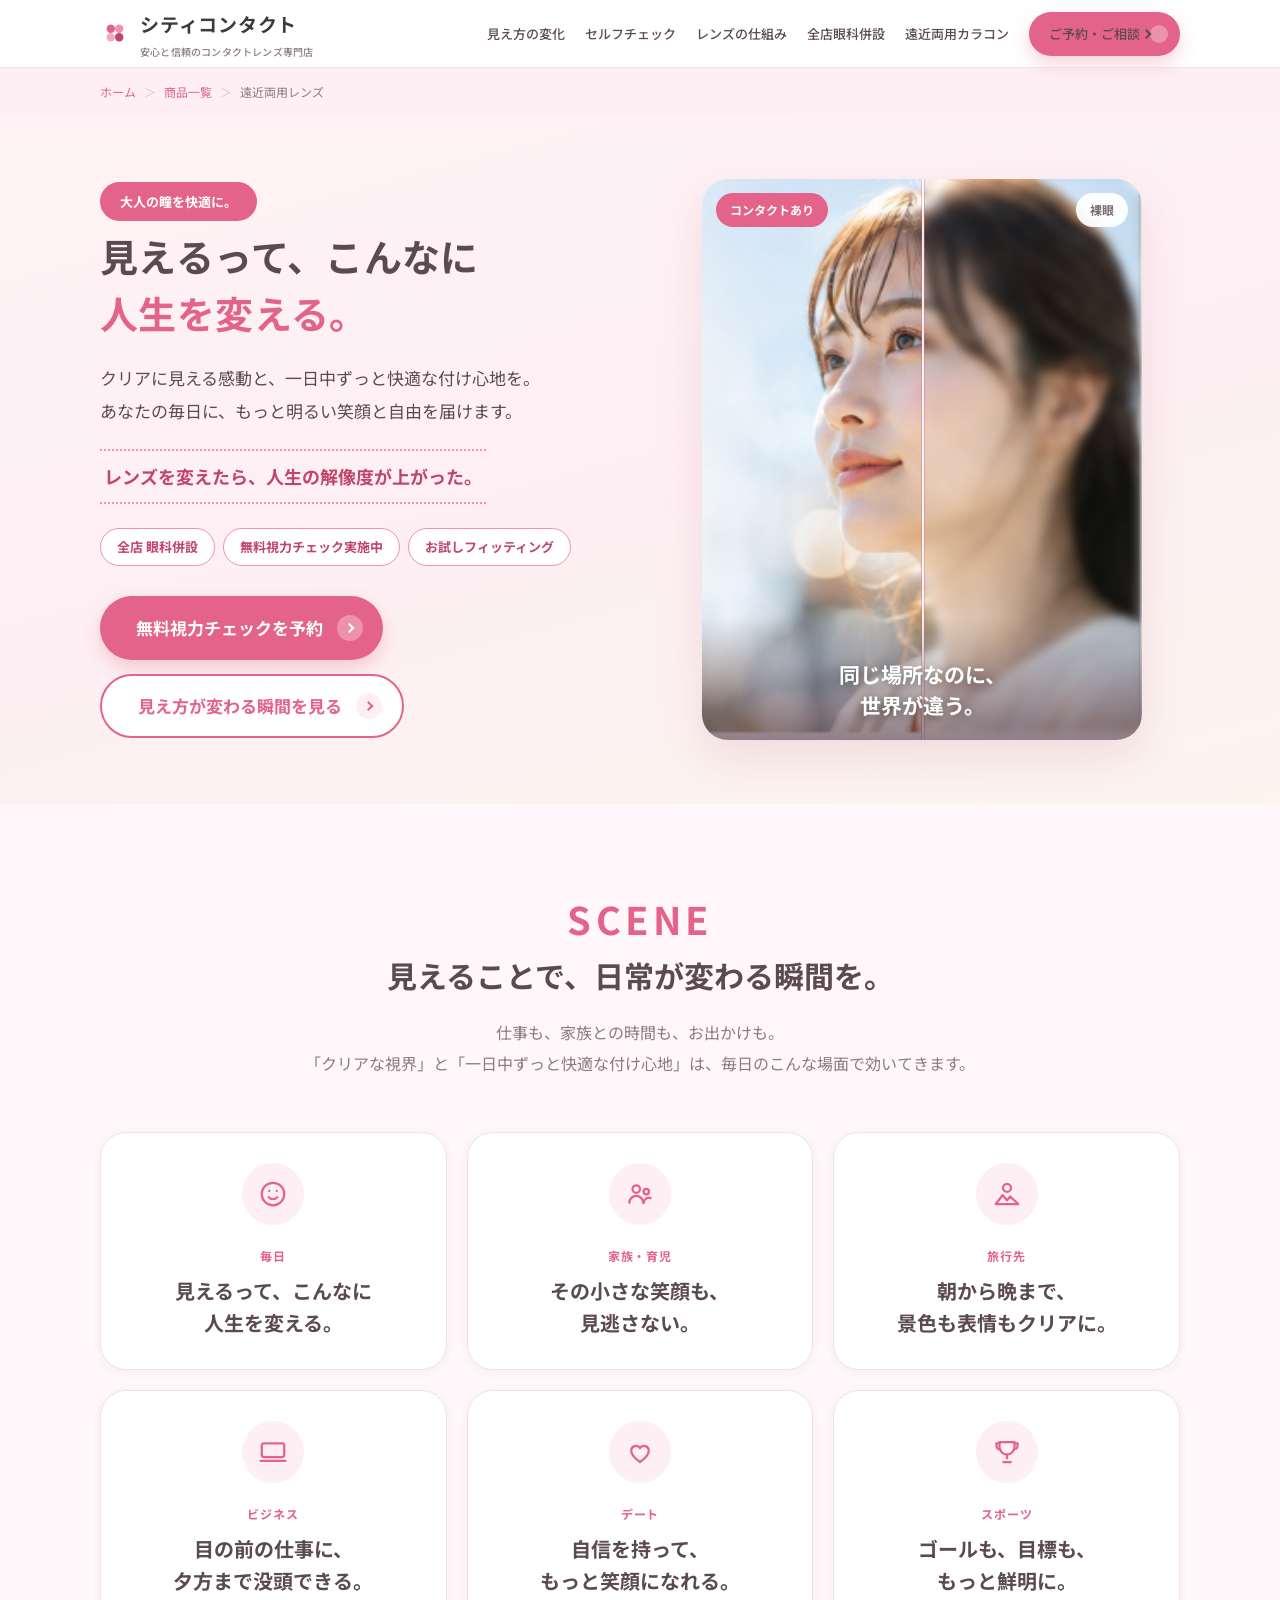
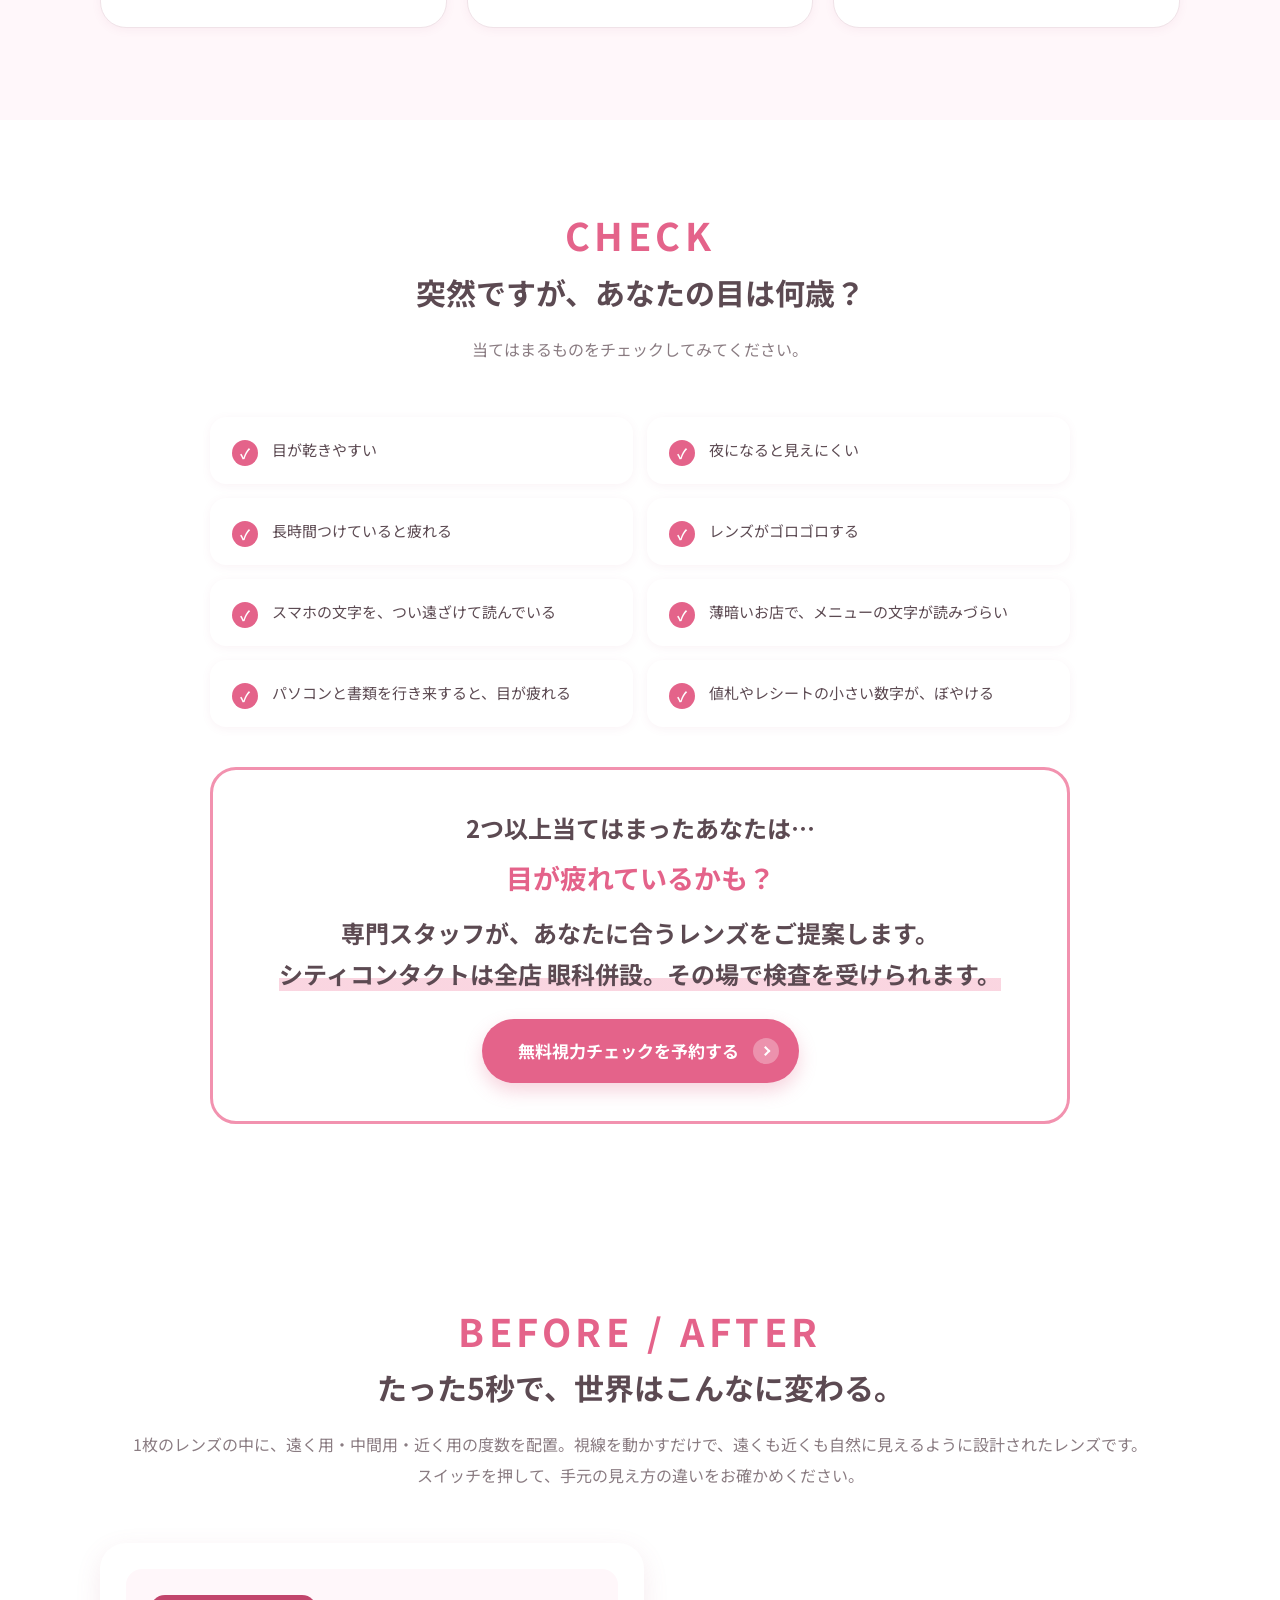
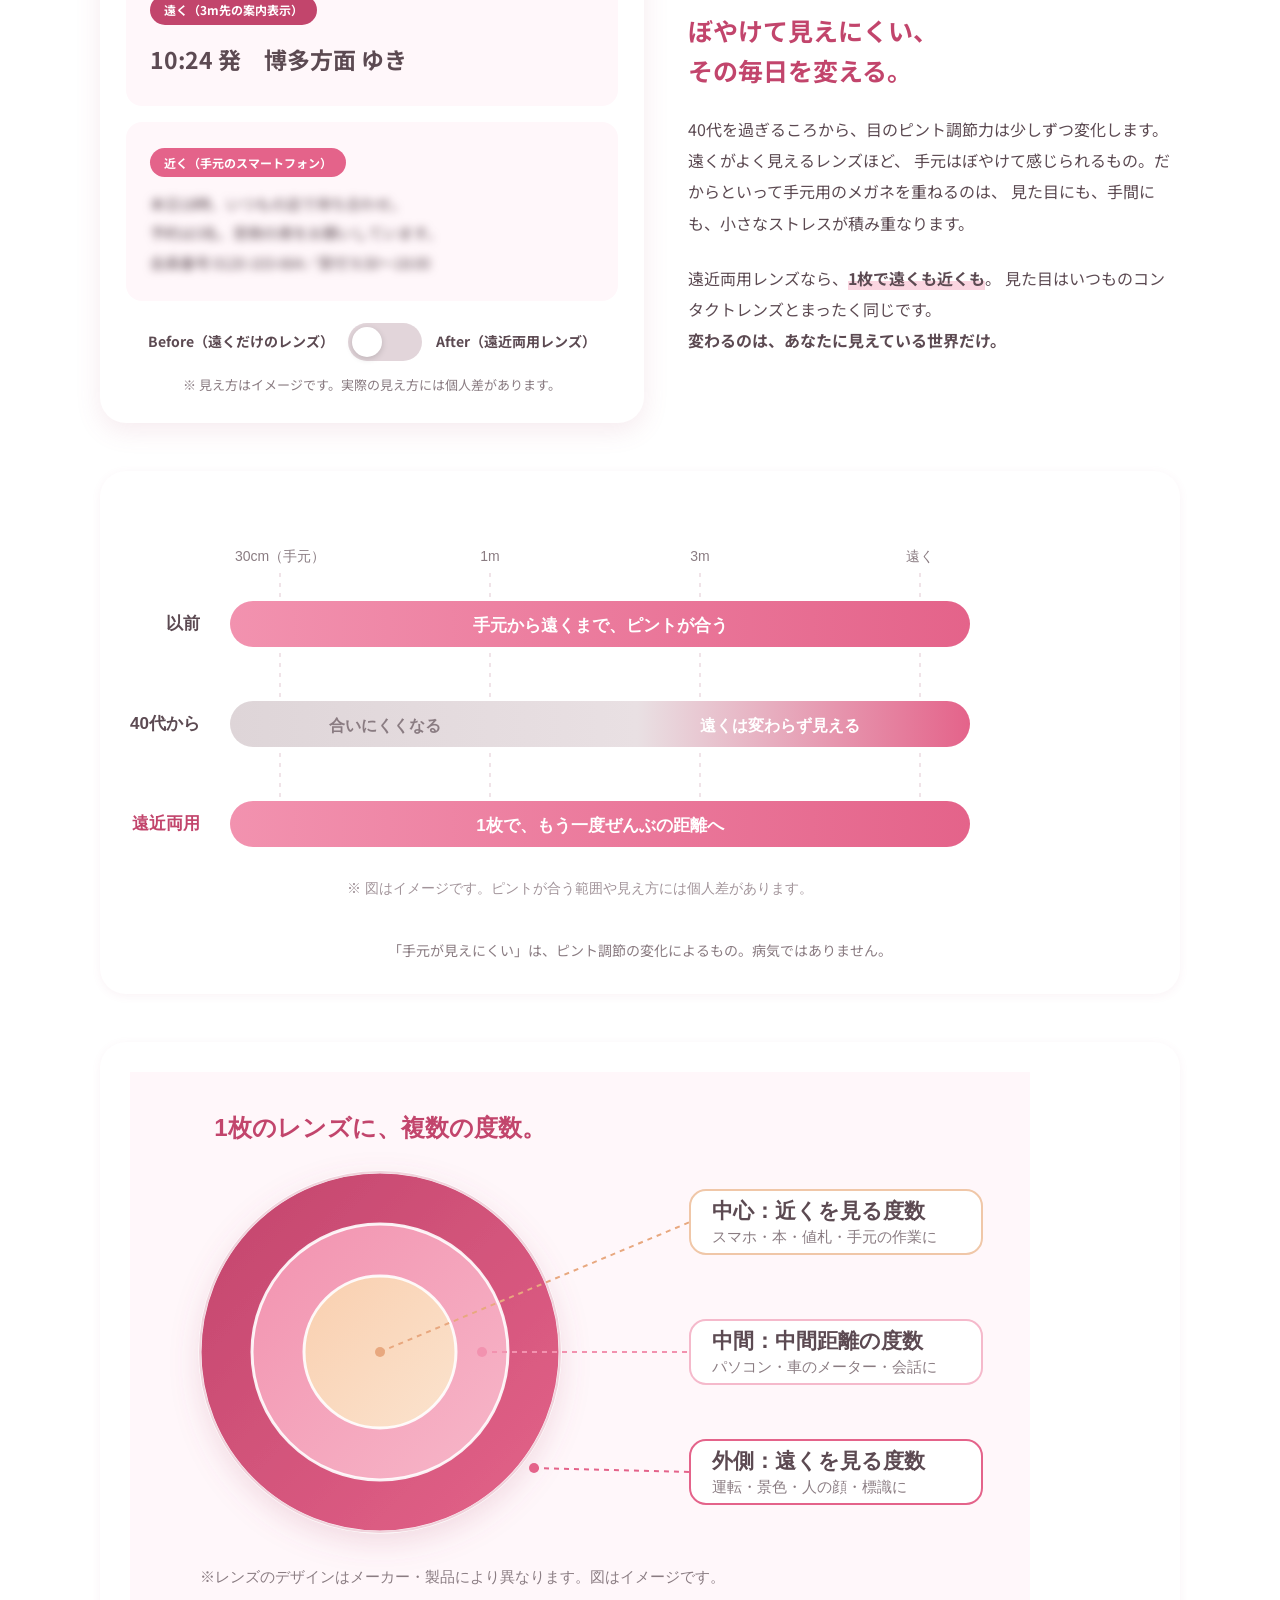
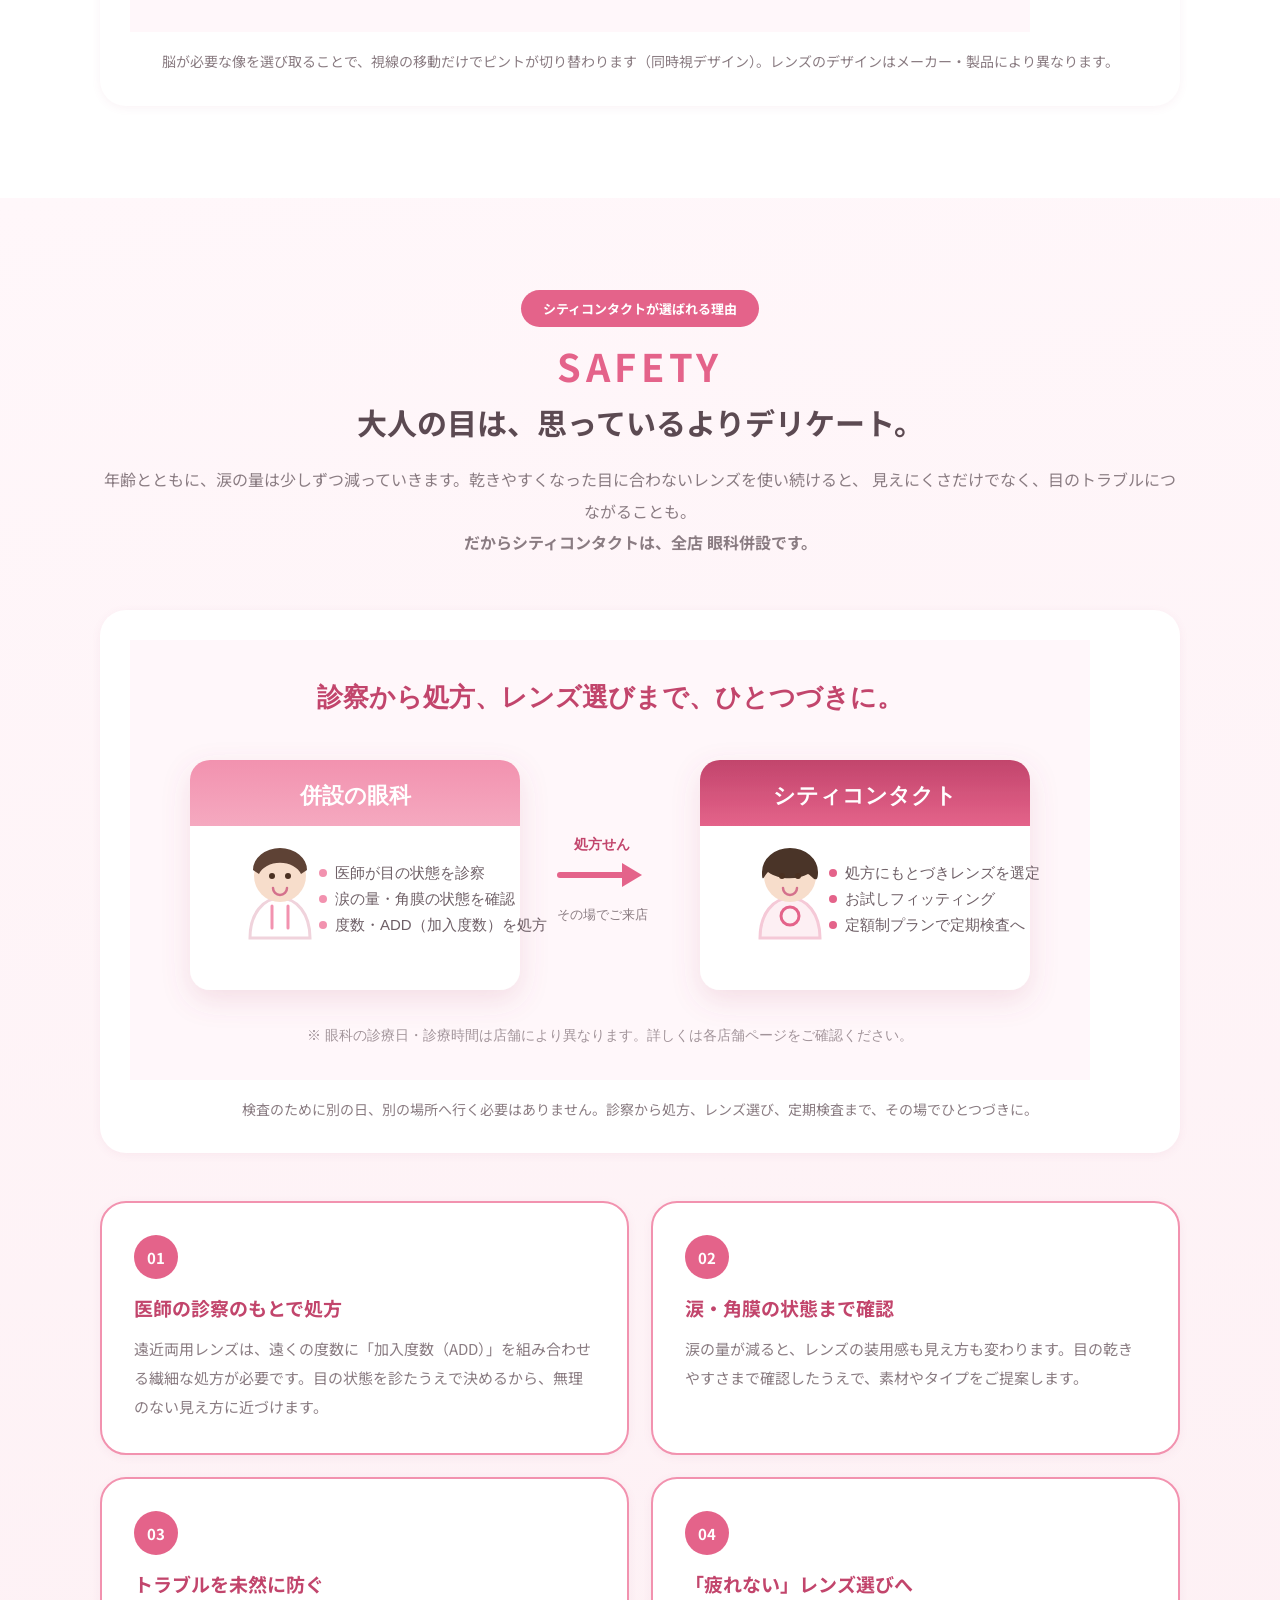
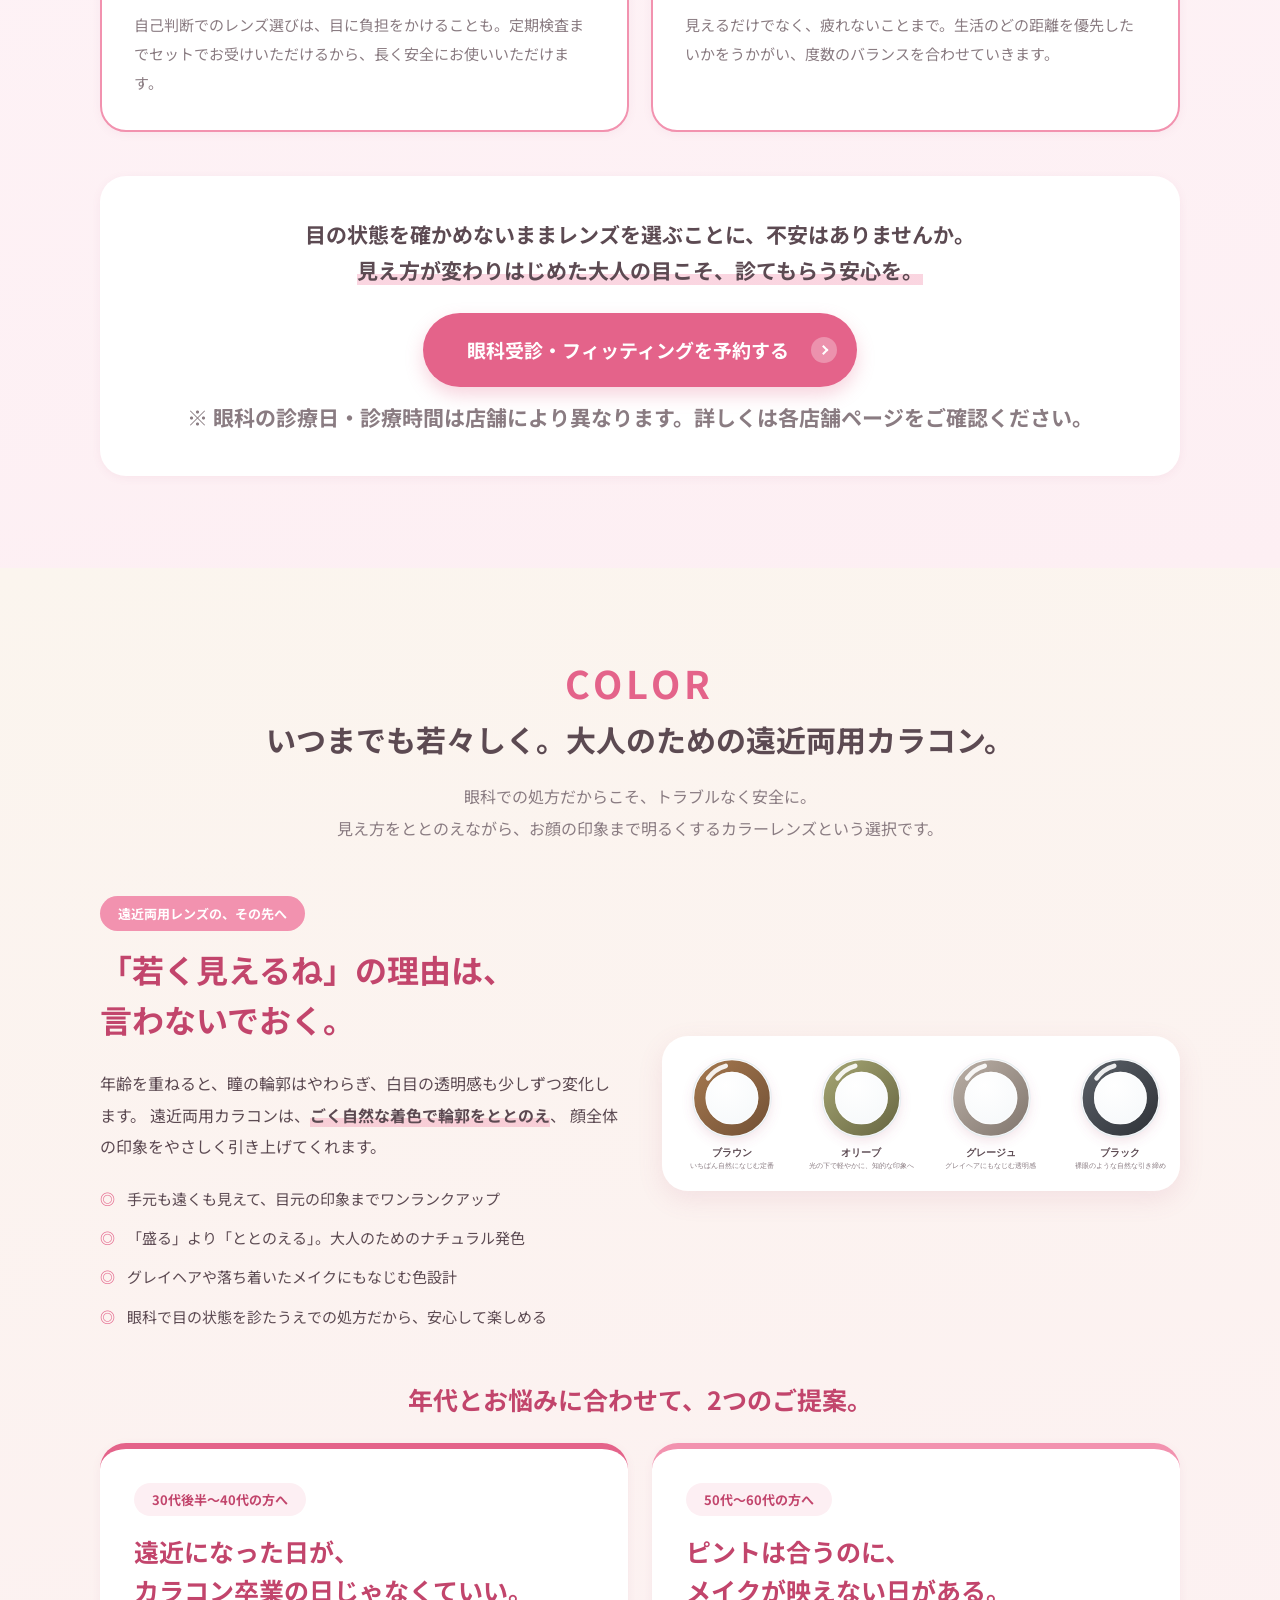
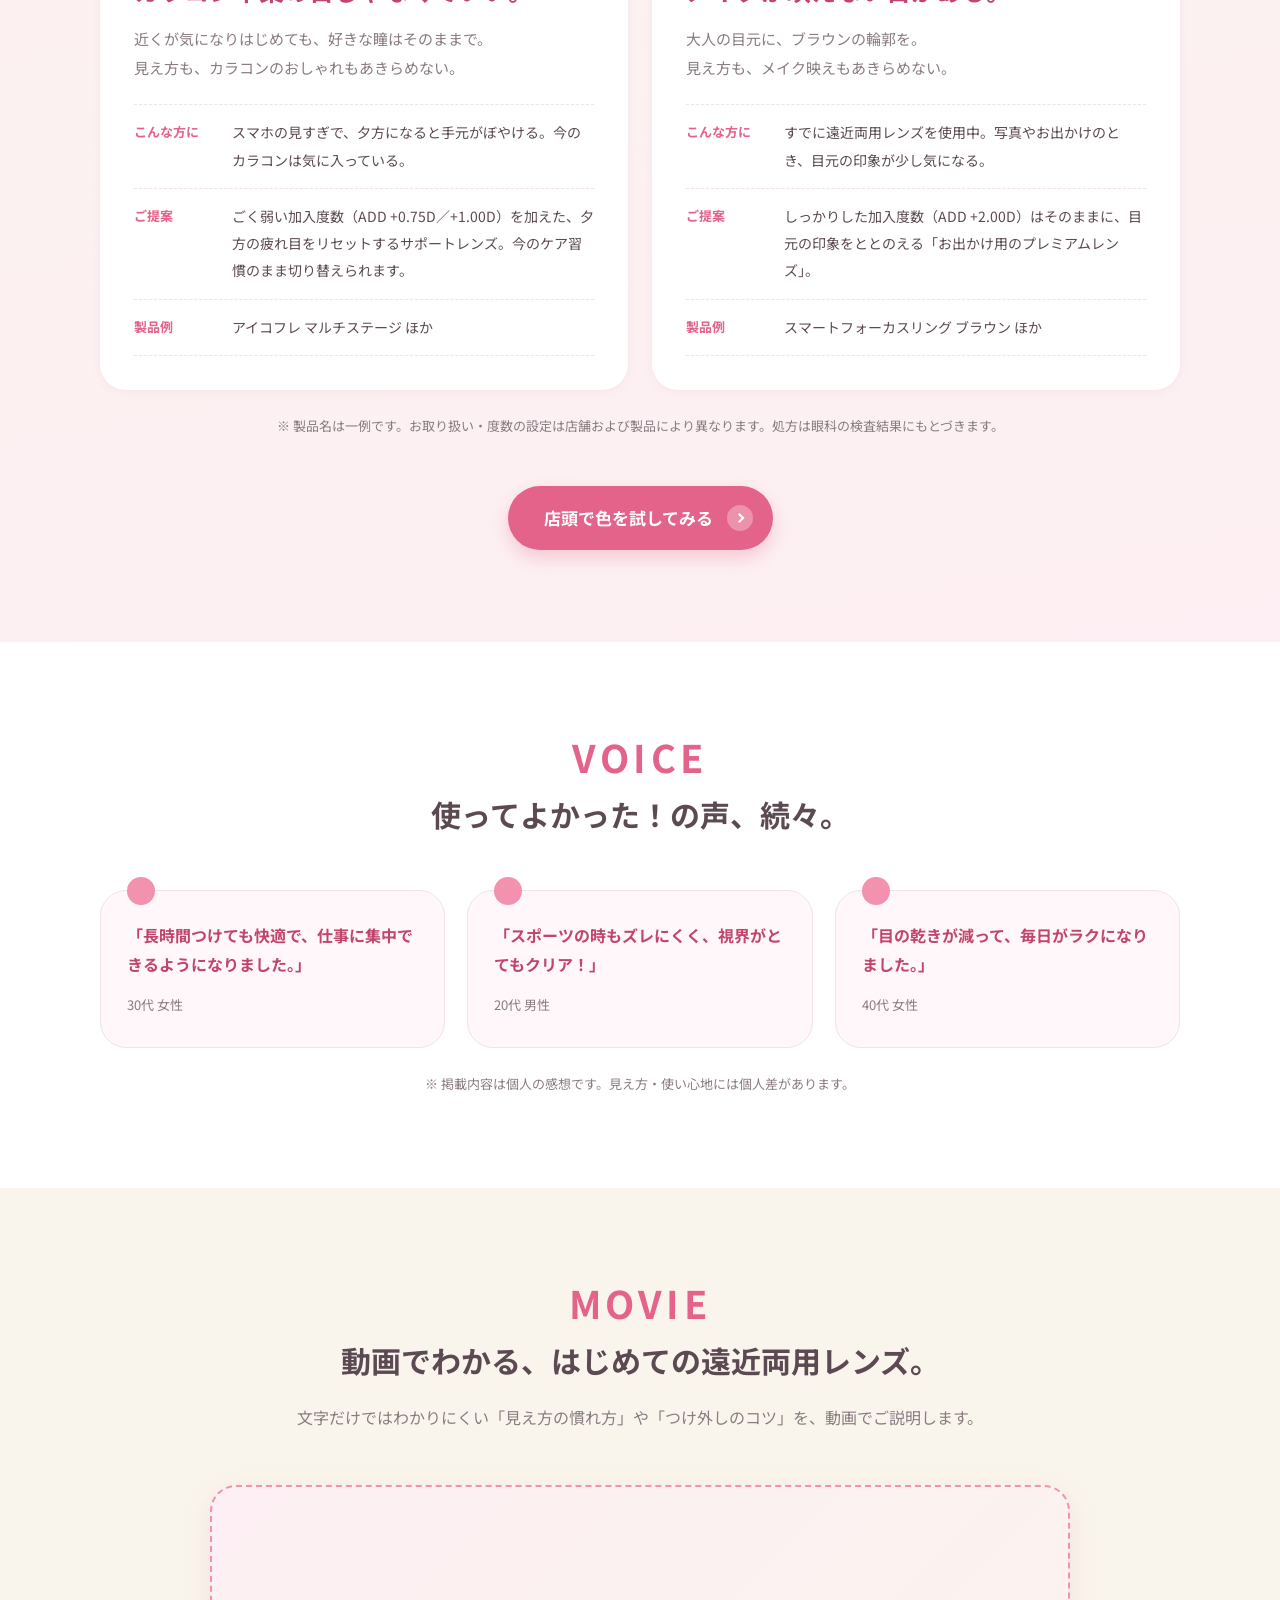
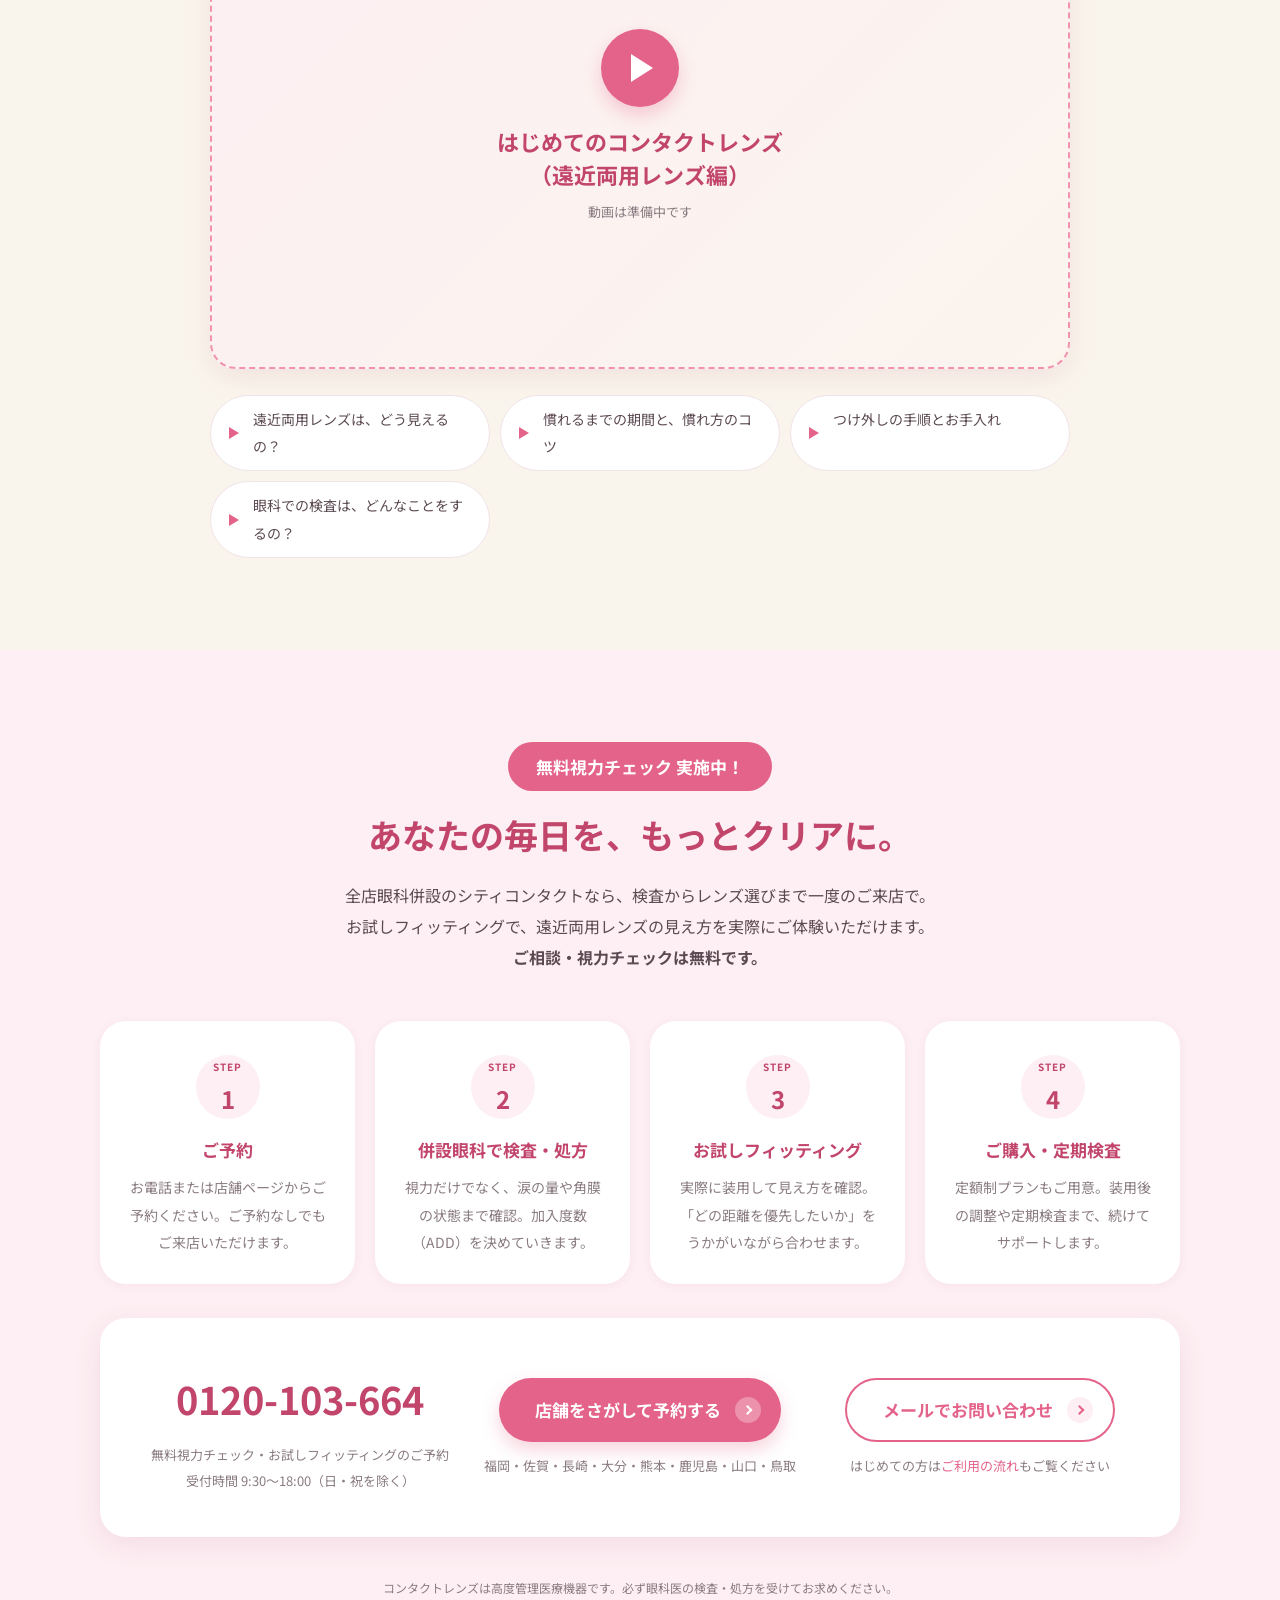
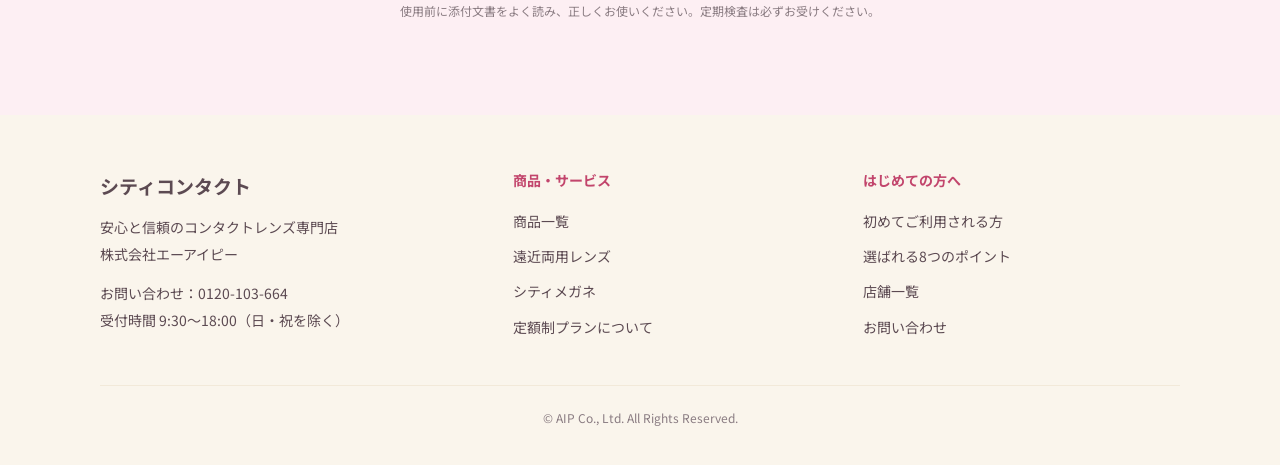
==== index.html @ 4b4f16f7 "クリエイティブをサンプル提案の内容に差し替え いただいたクリエイティブサンプル（Instagram広告クリエイティブ提案／ コンタクトレンズ広告に使える5つのギミック）に沿ってページ内容を変更。  -" ====
<!DOCTYPE html>
<html lang="ja">
<head>
<meta charset="UTF-8">
<meta name="viewport" content="width=device-width, initial-scale=1">
<title>大人の瞳を快適に。全店眼科併設で安心の「遠近両用レンズ」｜シティコンタクト</title>
<meta name="description" content="手元の見えづらさを感じはじめたら。全店眼科併設のシティコンタクトなら、医師の診察のもとで処方するから、目のトラブルを防ぎながら安全で疲れないレンズ選びができます。熟年世代向けの遠近両用カラコンもご用意。お試しフィッティング受付中。">
<meta name="keywords" content="遠近両用コンタクト,遠近両用カラコン,老眼,老視,眼科併設,コンタクトレンズ,シティコンタクト">
<!-- ================================================================
     ▼▼▼ 確認用サイト（GitHub Pages）を検索結果に出さないための指定 ▼▼▼
     本番（www.city-contact.com）へ設置する際は、必ず次の1行を削除してください。
     残したまま公開すると、本番ページが検索結果に表示されなくなります。
     ================================================================ -->
<meta name="robots" content="noindex, nofollow">
<!-- ▲▲▲ 本番公開前に、上の1行を削除 ▲▲▲ -->

<link rel="canonical" href="https://www.city-contact.com/enkin/">
<meta property="og:type" content="article">
<meta property="og:site_name" content="シティコンタクト">
<meta property="og:title" content="大人の瞳を快適に。全店眼科併設で安心の「遠近両用レンズ」">
<meta property="og:description" content="医師の診察のもとで処方するから、目のトラブルを防ぎながら安全で疲れないレンズ選びを。お試しフィッティング受付中。">
<meta property="og:image" content="https://www.city-contact.com/enkin/assets/img/ogp.svg">
<meta property="og:url" content="https://www.city-contact.com/enkin/">
<meta name="twitter:card" content="summary_large_image">
<link rel="icon" href="assets/img/favicon.svg" type="image/svg+xml">
<link rel="preconnect" href="https://fonts.googleapis.com">
<link rel="preconnect" href="https://fonts.gstatic.com" crossorigin>
<link href="https://fonts.googleapis.com/css2?family=Noto+Sans+JP:wght@400;500;700&display=swap" rel="stylesheet">
<link rel="stylesheet" href="assets/css/style.css">
</head>
<body>

<!-- ===================== HEADER ===================== -->
<header class="l-header">
  <div class="l-inner l-header__inner">
    <a class="l-header__logo" href="https://www.city-contact.com/">
      <svg viewBox="0 0 64 64" aria-hidden="true">
        <circle cx="23" cy="23" r="9" fill="#E4638A"/>
        <circle cx="41" cy="23" r="9" fill="#F292AF"/>
        <circle cx="23" cy="41" r="9" fill="#F5A9C0"/>
        <circle cx="41" cy="41" r="9" fill="#C2456C"/>
      </svg>
      <span>シティコンタクト<small>安心と信頼のコンタクトレンズ専門店</small></span>
    </a>

    <nav class="l-header__nav" aria-label="ページ内メニュー">
      <a href="#scene">見え方の変化</a>
      <a href="#check">セルフチェック</a>
      <a href="#about">レンズの仕組み</a>
      <a href="#clinic">全店眼科併設</a>
      <a href="#color">遠近両用カラコン</a>
      <div class="l-header__tel">
        <strong>0120-103-664</strong>
        <span>9:30〜18:00（日・祝除く）</span>
      </div>
      <a class="c-btn c-btn--cv l-header__cta" href="#cv">ご予約・ご相談</a>
    </nav>
  </div>
</header>

<nav class="c-breadcrumb" aria-label="パンくずリスト">
  <div class="l-inner">
    <ol>
      <li><a href="https://www.city-contact.com/">ホーム</a></li>
      <li><a href="https://www.city-contact.com/item/">商品一覧</a></li>
      <li>遠近両用レンズ</li>
    </ol>
  </div>
</nav>

<main>
  <!-- ===================== ファーストビュー ===================== -->
  <section class="p-hero">
    <div class="l-inner p-hero__inner">
      <div class="p-hero__body">
        <span class="p-hero__badge">大人の瞳を快適に。</span>
        <h1 class="p-hero__title">
          見えるって、こんなに<br>
          <em>人生を変える。</em>
        </h1>
        <p class="p-hero__sub">
          クリアに見える感動と、一日中ずっと快適な付け心地を。<br>
          あなたの毎日に、もっと明るい笑顔と自由を届けます。
        </p>
        <p class="p-hero__concept">レンズを変えたら、人生の解像度が上がった。</p>
        <ul class="p-hero__points">
          <li>全店 眼科併設</li>
          <li>無料視力チェック実施中</li>
          <li>お試しフィッティング</li>
        </ul>
        <div class="p-hero__cta">
          <a class="c-btn c-btn--cv" href="#cv">無料視力チェックを予約</a>
          <a class="c-btn c-btn--ghost" href="#scene">見え方が変わる瞬間を見る</a>
        </div>
      </div>
      <figure class="p-hero__figure">
        <div class="p-kv">
          <img class="p-kv__base" src="assets/img/kv-photo.jpg" width="256" height="326"
               alt="やわらかな光の中、遠くを見つめる女性。画面の左半分はレンズを通したくっきりした見え方、右半分は裸眼のぼやけた見え方を表しています">
          <span class="p-kv__blur" aria-hidden="true"></span>
          <span class="p-kv__divider" aria-hidden="true"></span>
          <span class="p-kv__tag p-kv__tag--after">コンタクトあり</span>
          <span class="p-kv__tag p-kv__tag--before">裸眼</span>
          <p class="p-kv__copy">同じ場所なのに、<br>世界が違う。</p>
        </div>
      </figure>
    </div>
  </section>

  <!-- ===================== 生活シーン ===================== -->
  <section class="p-section p-section--pink" id="scene">
    <div class="l-inner js-fade">
      <div class="c-heading">
        <span class="c-heading__en">SCENE</span>
        <h2 class="c-heading__ja">見えることで、<br class="u-sp-only">日常が変わる瞬間を。</h2>
        <p class="c-heading__lead">仕事も、家族との時間も、お出かけも。<br>「クリアな視界」と「一日中ずっと快適な付け心地」は、毎日のこんな場面で効いてきます。</p>
      </div>

      <div class="p-scenes">
        <article class="p-scene">
          <span class="p-scene__icon" aria-hidden="true">
            <svg viewBox="0 0 24 24" fill="none" stroke="currentColor" stroke-width="1.8" stroke-linecap="round" stroke-linejoin="round">
              <circle cx="12" cy="12" r="9"/><path d="M8.5 14.5a4.5 4.5 0 0 0 7 0"/><path d="M9 9.5h.01M15 9.5h.01"/>
            </svg>
          </span>
          <span class="p-scene__tag">毎日</span>
          <h3 class="p-scene__copy">見えるって、こんなに<br>人生を変える。</h3>
        </article>

        <article class="p-scene">
          <span class="p-scene__icon" aria-hidden="true">
            <svg viewBox="0 0 24 24" fill="none" stroke="currentColor" stroke-width="1.8" stroke-linecap="round" stroke-linejoin="round">
              <circle cx="9" cy="8" r="3"/><circle cx="17" cy="10" r="2.2"/><path d="M3.5 19a5.5 5.5 0 0 1 11 0"/><path d="M15 19a4 4 0 0 1 5.5-3.7"/>
            </svg>
          </span>
          <span class="p-scene__tag">家族・育児</span>
          <h3 class="p-scene__copy">その小さな笑顔も、<br>見逃さない。</h3>
        </article>

        <article class="p-scene">
          <span class="p-scene__icon" aria-hidden="true">
            <svg viewBox="0 0 24 24" fill="none" stroke="currentColor" stroke-width="1.8" stroke-linecap="round" stroke-linejoin="round">
              <circle cx="12" cy="7" r="3.2"/><path d="M3 20l5.5-7 3.5 4 2.5-3L21 20z"/>
            </svg>
          </span>
          <span class="p-scene__tag">旅行先</span>
          <h3 class="p-scene__copy">朝から晩まで、<br>景色も表情もクリアに。</h3>
        </article>

        <article class="p-scene">
          <span class="p-scene__icon" aria-hidden="true">
            <svg viewBox="0 0 24 24" fill="none" stroke="currentColor" stroke-width="1.8" stroke-linecap="round" stroke-linejoin="round">
              <rect x="3" y="5" width="18" height="11" rx="1.8"/><path d="M2 19h20"/>
            </svg>
          </span>
          <span class="p-scene__tag">ビジネス</span>
          <h3 class="p-scene__copy">目の前の仕事に、<br>夕方まで没頭できる。</h3>
        </article>

        <article class="p-scene">
          <span class="p-scene__icon" aria-hidden="true">
            <svg viewBox="0 0 24 24" fill="none" stroke="currentColor" stroke-width="1.8" stroke-linecap="round" stroke-linejoin="round">
              <path d="M12 20s-7-4.4-7-9a3.8 3.8 0 0 1 7-2.1A3.8 3.8 0 0 1 19 11c0 4.6-7 9-7 9z"/>
            </svg>
          </span>
          <span class="p-scene__tag">デート</span>
          <h3 class="p-scene__copy">自信を持って、<br>もっと笑顔になれる。</h3>
        </article>

        <article class="p-scene">
          <span class="p-scene__icon" aria-hidden="true">
            <svg viewBox="0 0 24 24" fill="none" stroke="currentColor" stroke-width="1.8" stroke-linecap="round" stroke-linejoin="round">
              <path d="M6 4h12v4a6 6 0 0 1-12 0z"/><path d="M6 5H3.5v1.5A3.5 3.5 0 0 0 6.5 10M18 5h2.5v1.5A3.5 3.5 0 0 1 17.5 10"/><path d="M12 14v3M9 20h6"/>
            </svg>
          </span>
          <span class="p-scene__tag">スポーツ</span>
          <h3 class="p-scene__copy">ゴールも、目標も、<br>もっと鮮明に。</h3>
        </article>
      </div>
    </div>
  </section>

  <!-- ===================== 目の年齢チェック ===================== -->
  <section class="p-section" id="check">
    <div class="l-inner l-inner--narrow js-fade">
      <div class="c-heading">
        <span class="c-heading__en">CHECK</span>
        <h2 class="c-heading__ja">突然ですが、<br class="u-sp-only">あなたの目は何歳？</h2>
        <p class="c-heading__lead">当てはまるものをチェックしてみてください。</p>
      </div>

      <ul class="p-worry__list">
        <li class="p-worry__item"><span class="p-worry__check">✓</span>目が乾きやすい</li>
        <li class="p-worry__item"><span class="p-worry__check">✓</span>夜になると見えにくい</li>
        <li class="p-worry__item"><span class="p-worry__check">✓</span>長時間つけていると疲れる</li>
        <li class="p-worry__item"><span class="p-worry__check">✓</span>レンズがゴロゴロする</li>
        <li class="p-worry__item"><span class="p-worry__check">✓</span>スマホの文字を、つい遠ざけて読んでいる</li>
        <li class="p-worry__item"><span class="p-worry__check">✓</span>薄暗いお店で、メニューの文字が読みづらい</li>
        <li class="p-worry__item"><span class="p-worry__check">✓</span>パソコンと書類を行き来すると、目が疲れる</li>
        <li class="p-worry__item"><span class="p-worry__check">✓</span>値札やレシートの小さい数字が、ぼやける</li>
      </ul>

      <div class="p-worry__conclusion">
        <p class="p-worry__result">2つ以上当てはまったあなたは…<br><em>目が疲れているかも？</em></p>
        <p class="u-mt-s">専門スタッフが、あなたに合うレンズをご提案します。<br>
          <span class="u-marker">シティコンタクトは全店 眼科併設。その場で検査を受けられます。</span></p>
        <a class="c-btn c-btn--cv u-mt" href="#cv">無料視力チェックを予約する</a>
      </div>
    </div>
  </section>

  <!-- ===== 【1】導入：遠近両用レンズの特徴と、見え方の仕組み ===== -->
  <section class="p-section" id="about">
    <div class="l-inner js-fade">
      <div class="c-heading">
        <span class="c-heading__en">BEFORE / AFTER</span>
        <h2 class="c-heading__ja">たった5秒で、<br class="u-sp-only">世界はこんなに変わる。</h2>
        <p class="c-heading__lead">1枚のレンズの中に、遠く用・中間用・近く用の度数を配置。視線を動かすだけで、遠くも近くも自然に見えるように設計されたレンズです。<br>スイッチを押して、手元の見え方の違いをお確かめください。</p>
      </div>

      <!-- 体験 -->
      <div class="p-sim">
        <div class="p-sim__stage is-blurred" id="simStage">
          <div class="p-sim__scene">
            <span class="p-sim__label">遠く（3m先の案内表示）</span>
            <p class="p-sim__text p-sim__text--far">10:24 発　博多方面 ゆき</p>
          </div>
          <div class="p-sim__scene">
            <span class="p-sim__label p-sim__label--near">近く（手元のスマートフォン）</span>
            <p class="p-sim__text p-sim__text--near">
              本日18時、いつもの店で待ち合わせ。<br>
              予約は3名、窓側の席をお願いしています。<br>
              会員番号 0120-103-664／受付 9:30〜18:00
            </p>
          </div>
          <div class="p-sim__control">
            <span class="p-sim__state">Before（遠くだけのレンズ）</span>
            <button type="button" class="p-sim__switch" id="simSwitch" aria-pressed="false"
                    aria-label="遠近両用レンズの見え方に切り替える"></button>
            <span class="p-sim__state">After（遠近両用レンズ）</span>
          </div>
          <p class="u-note u-center u-mt-s">※ 見え方はイメージです。実際の見え方には個人差があります。</p>
        </div>

        <div>
          <h3 class="c-subheading c-subheading--left">ぼやけて見えにくい、<br>その毎日を変える。</h3>
          <p>
            40代を過ぎるころから、目のピント調節力は少しずつ変化します。遠くがよく見えるレンズほど、
            手元はぼやけて感じられるもの。だからといって手元用のメガネを重ねるのは、
            見た目にも、手間にも、小さなストレスが積み重なります。
          </p>
          <p class="u-mt">
            遠近両用レンズなら、<span class="u-marker">1枚で遠くも近くも</span>。
            見た目はいつものコンタクトレンズとまったく同じです。<br>
            <strong>変わるのは、あなたに見えている世界だけ。</strong>
          </p>
        </div>
      </div>

      <!-- ピントが合う範囲 -->
      <figure class="p-figure u-mt-l">
        <img src="assets/img/focus-range.svg" width="900" height="420"
             alt="以前は手元から遠くまでピントが合っていたのに対し、40代以降は手元側が合いにくくなり、遠近両用レンズで再び全ての距離をカバーできることを示した図">
        <figcaption>「手元が見えにくい」は、ピント調節の変化によるもの。病気ではありません。</figcaption>
      </figure>

      <!-- 仕組み -->
      <figure class="p-figure u-mt-l">
        <img src="assets/img/mechanism.svg" width="900" height="560"
             alt="遠近両用レンズの構造図。中心に近く用、中間に中間距離用、外側に遠く用の度数が同心円状に配置されている">
        <figcaption>脳が必要な像を選び取ることで、視線の移動だけでピントが切り替わります（同時視デザイン）。レンズのデザインはメーカー・製品により異なります。</figcaption>
      </figure>
    </div>
  </section>

  <!-- ===== 【2】最重要PR：全店眼科併設だから実現する安心処方 ===== -->
  <section class="p-section p-clinic" id="clinic">
    <div class="l-inner js-fade">
      <div class="c-heading">
        <span class="p-clinic__badge">シティコンタクトが選ばれる理由</span>
        <span class="c-heading__en">SAFETY</span>
        <h2 class="c-heading__ja">大人の目は、<br class="u-sp-only">思っているよりデリケート。</h2>
        <p class="c-heading__lead">
          年齢とともに、涙の量は少しずつ減っていきます。乾きやすくなった目に合わないレンズを使い続けると、
          見えにくさだけでなく、目のトラブルにつながることも。<br>
          <strong>だからシティコンタクトは、全店 眼科併設です。</strong>
        </p>
      </div>

      <figure class="p-figure">
        <img src="assets/img/clinic.svg" width="960" height="440"
             alt="併設の眼科で医師が診察・処方を行い、その処方をもとにシティコンタクト店舗でレンズを選ぶ流れの図">
        <figcaption>検査のために別の日、別の場所へ行く必要はありません。診察から処方、レンズ選び、定期検査まで、その場でひとつづきに。</figcaption>
      </figure>

      <div class="c-cards c-cards--2 u-mt-l">
        <div class="c-card c-card--clinic">
          <span class="c-card__no">01</span>
          <h3 class="c-card__title">医師の診察のもとで処方</h3>
          <p class="c-card__text">遠近両用レンズは、遠くの度数に「加入度数（ADD）」を組み合わせる繊細な処方が必要です。目の状態を診たうえで決めるから、無理のない見え方に近づけます。</p>
        </div>
        <div class="c-card c-card--clinic">
          <span class="c-card__no">02</span>
          <h3 class="c-card__title">涙・角膜の状態まで確認</h3>
          <p class="c-card__text">涙の量が減ると、レンズの装用感も見え方も変わります。目の乾きやすさまで確認したうえで、素材やタイプをご提案します。</p>
        </div>
        <div class="c-card c-card--clinic">
          <span class="c-card__no">03</span>
          <h3 class="c-card__title">トラブルを未然に防ぐ</h3>
          <p class="c-card__text">自己判断でのレンズ選びは、目に負担をかけることも。定期検査までセットでお受けいただけるから、長く安全にお使いいただけます。</p>
        </div>
        <div class="c-card c-card--clinic">
          <span class="c-card__no">04</span>
          <h3 class="c-card__title">「疲れない」レンズ選びへ</h3>
          <p class="c-card__text">見えるだけでなく、疲れないことまで。生活のどの距離を優先したいかをうかがい、度数のバランスを合わせていきます。</p>
        </div>
      </div>

      <div class="p-clinic__note">
        <p>目の状態を確かめないままレンズを選ぶことに、不安はありませんか。<br>
          <span class="u-marker">見え方が変わりはじめた大人の目こそ、診てもらう安心を。</span></p>
        <a class="c-btn c-btn--cv c-btn--lg u-mt" href="#cv">眼科受診・フィッティングを予約する</a>
        <p class="u-note u-mt-s">※ 眼科の診療日・診療時間は店舗により異なります。詳しくは各店舗ページをご確認ください。</p>
      </div>
    </div>
  </section>

  <!-- ===== 【3】関連ページ内包：熟年世代向け 遠近両用カラコン ===== -->
  <section class="p-section p-color" id="color">
    <div class="l-inner js-fade">
      <div class="c-heading">
        <span class="c-heading__en">COLOR</span>
        <h2 class="c-heading__ja">いつまでも若々しく。<br class="u-sp-only">大人のための遠近両用カラコン。</h2>
        <p class="c-heading__lead">
          眼科での処方だからこそ、トラブルなく安全に。<br>
          見え方をととのえながら、お顔の印象まで明るくするカラーレンズという選択です。
        </p>
      </div>

      <div class="p-color__hero">
        <div>
          <span class="p-color__badge">遠近両用レンズの、その先へ</span>
          <h3 class="p-color__title">「若く見えるね」の理由は、<br>言わないでおく。</h3>
          <p class="u-mt">
            年齢を重ねると、瞳の輪郭はやわらぎ、白目の透明感も少しずつ変化します。
            遠近両用カラコンは、<span class="u-marker">ごく自然な着色で輪郭をととのえ</span>、
            顔全体の印象をやさしく引き上げてくれます。
          </p>
          <ul class="p-color__list">
            <li>手元も遠くも見えて、目元の印象までワンランクアップ</li>
            <li>「盛る」より「ととのえる」。大人のためのナチュラル発色</li>
            <li>グレイヘアや落ち着いたメイクにもなじむ色設計</li>
            <li>眼科で目の状態を診たうえでの処方だから、安心して楽しめる</li>
          </ul>
        </div>
        <figure>
          <img src="assets/img/color-lens.svg" width="1000" height="300"
               alt="ブラウン、オリーブ、グレージュ、ブラックの4色のレンズのイメージ">
        </figure>
      </div>

      <!-- 年代別の2ルート提案 -->
      <h3 class="c-subheading u-mt-l">年代とお悩みに合わせて、2つのご提案。</h3>

      <div class="p-route">
        <article class="p-route__item">
          <span class="p-route__age">30代後半〜40代の方へ</span>
          <h4 class="p-route__copy">遠近になった日が、<br>カラコン卒業の日じゃなくていい。</h4>
          <p class="p-route__sub">近くが気になりはじめても、好きな瞳はそのままで。<br>見え方も、カラコンのおしゃれもあきらめない。</p>
          <dl class="p-route__spec">
            <div><dt>こんな方に</dt><dd>スマホの見すぎで、夕方になると手元がぼやける。今のカラコンは気に入っている。</dd></div>
            <div><dt>ご提案</dt><dd>ごく弱い加入度数（ADD +0.75D／+1.00D）を加えた、夕方の疲れ目をリセットするサポートレンズ。今のケア習慣のまま切り替えられます。</dd></div>
            <div><dt>製品例</dt><dd>アイコフレ マルチステージ ほか</dd></div>
          </dl>
        </article>

        <article class="p-route__item p-route__item--alt">
          <span class="p-route__age">50代〜60代の方へ</span>
          <h4 class="p-route__copy">ピントは合うのに、<br>メイクが映えない日がある。</h4>
          <p class="p-route__sub">大人の目元に、ブラウンの輪郭を。<br>見え方も、メイク映えもあきらめない。</p>
          <dl class="p-route__spec">
            <div><dt>こんな方に</dt><dd>すでに遠近両用レンズを使用中。写真やお出かけのとき、目元の印象が少し気になる。</dd></div>
            <div><dt>ご提案</dt><dd>しっかりした加入度数（ADD +2.00D）はそのままに、目元の印象をととのえる「お出かけ用のプレミアムレンズ」。</dd></div>
            <div><dt>製品例</dt><dd>スマートフォーカスリング ブラウン ほか</dd></div>
          </dl>
        </article>
      </div>
      <p class="u-note u-center u-mt">※ 製品名は一例です。お取り扱い・度数の設定は店舗および製品により異なります。処方は眼科の検査結果にもとづきます。</p>

      <div class="u-center u-mt-l">
        <a class="c-btn c-btn--cv" href="#cv">店頭で色を試してみる</a>
      </div>
    </div>
  </section>

  <!-- ===================== 体験者の声 ===================== -->
  <section class="p-section" id="voice">
    <div class="l-inner js-fade">
      <div class="c-heading">
        <span class="c-heading__en">VOICE</span>
        <h2 class="c-heading__ja">使ってよかった！の声、続々。</h2>
      </div>

      <div class="c-cards">
        <div class="p-voice">
          <p class="p-voice__text">「長時間つけても快適で、仕事に集中できるようになりました。」</p>
          <p class="p-voice__meta">30代 女性</p>
        </div>
        <div class="p-voice">
          <p class="p-voice__text">「スポーツの時もズレにくく、視界がとてもクリア！」</p>
          <p class="p-voice__meta">20代 男性</p>
        </div>
        <div class="p-voice">
          <p class="p-voice__text">「目の乾きが減って、毎日がラクになりました。」</p>
          <p class="p-voice__meta">40代 女性</p>
        </div>
      </div>
      <p class="u-note u-center u-mt">※ 掲載内容は個人の感想です。見え方・使い心地には個人差があります。</p>
    </div>
  </section>

  <!-- ===== 【4】YouTube動画解説 ===== -->
  <section class="p-section p-section--cream" id="movie">
    <div class="l-inner l-inner--narrow js-fade">
      <div class="c-heading">
        <span class="c-heading__en">MOVIE</span>
        <h2 class="c-heading__ja">動画でわかる、<br class="u-sp-only">はじめての遠近両用レンズ。</h2>
        <p class="c-heading__lead">文字だけではわかりにくい「見え方の慣れ方」や「つけ外しのコツ」を、動画でご説明します。</p>
      </div>

      <!--
        ▼ YouTube公開後、この div.p-movie ブロックを下記のiframe版に差し替えてください
        <div class="p-movie">
          <iframe src="https://www.youtube.com/embed/【動画ID】"
                  title="はじめてのコンタクトレンズ（遠近両用レンズ編）"
                  loading="lazy" allowfullscreen
                  allow="accelerometer; autoplay; clipboard-write; encrypted-media; gyroscope; picture-in-picture"></iframe>
        </div>
      -->
      <div class="p-movie p-movie--placeholder" role="img" aria-label="動画準備中：はじめてのコンタクトレンズ 遠近両用レンズ編">
        <div class="p-movie__inner">
          <span class="p-movie__play" aria-hidden="true"></span>
          <p class="p-movie__title">はじめてのコンタクトレンズ<br>（遠近両用レンズ編）</p>
          <p class="p-movie__status">動画は準備中です</p>
        </div>
      </div>

      <ul class="p-movie__index">
        <li>遠近両用レンズは、どう見えるの？</li>
        <li>慣れるまでの期間と、慣れ方のコツ</li>
        <li>つけ外しの手順とお手入れ</li>
        <li>眼科での検査は、どんなことをするの？</li>
      </ul>
    </div>
  </section>

  <!-- ===== 【5】コンバージョン ===== -->
  <section class="p-section p-cv" id="cv">
    <div class="l-inner">
      <div class="js-fade">
        <p class="p-cv__badge">無料視力チェック 実施中！</p>
        <h2 class="p-cv__title">あなたの毎日を、<br class="u-sp-only">もっとクリアに。</h2>
        <p class="p-cv__lead">
          全店眼科併設のシティコンタクトなら、検査からレンズ選びまで一度のご来店で。<br>
          お試しフィッティングで、遠近両用レンズの見え方を実際にご体験いただけます。<br>
          <strong>ご相談・視力チェックは無料です。</strong>
        </p>

        <div class="p-flow u-mt-l">
          <div class="p-flow__item">
            <div class="p-flow__step"><small>STEP</small><strong>1</strong></div>
            <h3 class="p-flow__title">ご予約</h3>
            <p class="p-flow__text">お電話または店舗ページからご予約ください。ご予約なしでもご来店いただけます。</p>
          </div>
          <div class="p-flow__item">
            <div class="p-flow__step"><small>STEP</small><strong>2</strong></div>
            <h3 class="p-flow__title">併設眼科で検査・処方</h3>
            <p class="p-flow__text">視力だけでなく、涙の量や角膜の状態まで確認。加入度数（ADD）を決めていきます。</p>
          </div>
          <div class="p-flow__item">
            <div class="p-flow__step"><small>STEP</small><strong>3</strong></div>
            <h3 class="p-flow__title">お試しフィッティング</h3>
            <p class="p-flow__text">実際に装用して見え方を確認。「どの距離を優先したいか」をうかがいながら合わせます。</p>
          </div>
          <div class="p-flow__item">
            <div class="p-flow__step"><small>STEP</small><strong>4</strong></div>
            <h3 class="p-flow__title">ご購入・定期検査</h3>
            <p class="p-flow__text">定額制プランもご用意。装用後の調整や定期検査まで、続けてサポートします。</p>
          </div>
        </div>

        <div class="p-cv__box">
          <div class="p-cv__tel">
            <a href="tel:0120103664">0120-103-664</a>
            <span>無料視力チェック・お試しフィッティングのご予約<br>受付時間 9:30〜18:00（日・祝を除く）</span>
          </div>
          <div>
            <a class="c-btn c-btn--cv" href="https://www.city-contact.com/shop/">店舗をさがして予約する</a>
            <p class="u-note u-mt-s">福岡・佐賀・長崎・大分・熊本・鹿児島・山口・鳥取</p>
          </div>
          <div>
            <a class="c-btn c-btn--ghost" href="https://www.city-contact.com/contact/">メールでお問い合わせ</a>
            <p class="u-note u-mt-s">はじめての方は<a href="https://www.city-contact.com/beginner/">ご利用の流れ</a>もご覧ください</p>
          </div>
        </div>

        <p class="p-cv__caution">
          コンタクトレンズは高度管理医療機器です。必ず眼科医の検査・処方を受けてお求めください。<br>
          使用前に添付文書をよく読み、正しくお使いください。定期検査は必ずお受けください。
        </p>
      </div>
    </div>
  </section>
</main>

<!-- ===================== FOOTER ===================== -->
<footer class="l-footer">
  <div class="l-inner">
    <div class="l-footer__top">
      <div class="l-footer__brand">
        <strong>シティコンタクト</strong>
        <p>安心と信頼のコンタクトレンズ専門店<br>株式会社エーアイピー</p>
        <p class="u-mt-s">お問い合わせ：0120-103-664<br>受付時間 9:30〜18:00（日・祝を除く）</p>
      </div>
      <nav class="l-footer__nav" aria-label="フッターメニュー">
        <h3>商品・サービス</h3>
        <ul>
          <li><a href="https://www.city-contact.com/item/">商品一覧</a></li>
          <li><a href="https://www.city-contact.com/enkin/">遠近両用レンズ</a></li>
          <li><a href="https://www.city-contact.com/beginner/glass/">シティメガネ</a></li>
          <li><a href="https://www.city-contact.com/faq/">定額制プランについて</a></li>
        </ul>
      </nav>
      <nav class="l-footer__nav" aria-label="フッターメニュー2">
        <h3>はじめての方へ</h3>
        <ul>
          <li><a href="https://www.city-contact.com/beginner/">初めてご利用される方</a></li>
          <li><a href="https://www.city-contact.com/beginner/point/">選ばれる8つのポイント</a></li>
          <li><a href="https://www.city-contact.com/shop/">店舗一覧</a></li>
          <li><a href="https://www.city-contact.com/contact/">お問い合わせ</a></li>
        </ul>
      </nav>
    </div>
    <p class="l-footer__bottom">&copy; AIP Co., Ltd. All Rights Reserved.</p>
  </div>
</footer>

<!-- SP追従CTA -->
<div class="p-fixed-cta">
  <a class="c-btn c-btn--tel" href="tel:0120103664">電話で予約</a>
  <a class="c-btn c-btn--cv" href="https://www.city-contact.com/shop/">店舗一覧</a>
</div>

<script src="assets/js/main.js" defer></script>
</body>
</html>
---- assets/css/style.css ----
@charset "UTF-8";
/* =========================================================
   シティコンタクト｜遠近両用レンズ ページ
   - コーポレートサイトのトンマナ（白＋ピンク／やわらかい丸み）に準拠
   - 配色は :root の変数を差し替えるだけで全体へ反映されます
   ========================================================= */

:root {
  /* Brand（コーポレートサイト準拠：ピンク） */
  --c-primary: #e4638a;        /* メインピンク */
  --c-primary-dark: #c2456c;   /* 濃いピンク（見出し・ホバー） */
  --c-primary-light: #fdeff3;  /* 淡いピンク背景 */
  --c-primary-pale: #fff7fa;   /* さらに淡いピンク背景 */
  --c-secondary: #f292af;      /* サブピンク */
  --c-cream: #faf5ec;          /* ベージュ背景 */
  --c-cream-dark: #f2e9d9;

  /* Base */
  --c-text: #5c4a52;
  --c-text-sub: #8a7c82;
  --c-line: #f0e3e8;
  --c-bg: #ffffff;

  /* Layout */
  --w-max: 1080px;
  --radius: 16px;
  --radius-lg: 26px;
  --shadow-sm: 0 2px 10px rgba(184, 91, 123, .07);
  --shadow: 0 8px 26px rgba(184, 91, 123, .12);
  --shadow-lg: 0 18px 44px rgba(184, 91, 123, .16);
  --header-h: 68px;

  --font: "Noto Sans JP", "Hiragino Kaku Gothic ProN", "Hiragino Sans", "Yu Gothic", "Meiryo", sans-serif;
}

/* ---------- Reset ---------- */
*, *::before, *::after { box-sizing: border-box; }
html { scroll-behavior: smooth; scroll-padding-top: calc(var(--header-h) + 12px); }
body {
  margin: 0;
  font-family: var(--font);
  color: var(--c-text);
  background: var(--c-bg);
  line-height: 1.95;
  font-size: 16px;
  -webkit-font-smoothing: antialiased;
  text-size-adjust: 100%;
}
img, svg { max-width: 100%; height: auto; vertical-align: bottom; }
a { color: var(--c-primary); text-decoration: none; transition: opacity .2s ease; }
a:hover { opacity: .75; }
ul, ol { margin: 0; padding: 0; list-style: none; }
h1, h2, h3, h4, p, figure, dl, dd { margin: 0; }
button { font-family: inherit; cursor: pointer; }
table { border-collapse: collapse; width: 100%; }

/* ---------- Utility ---------- */
.l-inner { width: min(100% - 40px, var(--w-max)); margin-inline: auto; }
.l-inner--narrow { width: min(100% - 40px, 860px); margin-inline: auto; }
.u-center { text-align: center; }
.u-mt-s { margin-top: 12px; }
.u-mt { margin-top: 24px; }
.u-mt-l { margin-top: 48px; }
.u-note { font-size: 13px; line-height: 1.85; color: var(--c-text-sub); }
.u-sp-only { display: none; }
.u-marker {
  background: linear-gradient(transparent 62%, rgba(242, 146, 175, .38) 62%);
  font-weight: 700;
}

/* ---------- Section base ---------- */
.p-section { padding: clamp(56px, 8vw, 92px) 0; }
.p-section--pink { background: var(--c-primary-pale); }
.p-section--cream { background: var(--c-cream); }

.c-heading { text-align: center; margin-bottom: clamp(32px, 5vw, 52px); }
.c-heading__en {
  display: block;
  font-size: clamp(26px, 4vw, 38px); font-weight: 700; letter-spacing: .12em;
  color: var(--c-primary); line-height: 1.2;
}
.c-heading__ja {
  margin-top: 10px;
  font-size: clamp(20px, 3vw, 30px); font-weight: 700; line-height: 1.6;
  color: var(--c-text);
}
.c-heading__lead { margin-top: 18px; color: var(--c-text-sub); font-size: clamp(14px, 1.8vw, 16px); }

.c-subheading {
  text-align: center; font-size: clamp(19px, 2.6vw, 25px); font-weight: 700;
  color: var(--c-primary-dark); line-height: 1.6; margin-bottom: 24px;
}
.c-subheading--left { text-align: left; }

/* ---------- Buttons ---------- */
.c-btn {
  position: relative;
  display: inline-flex; align-items: center; justify-content: center; gap: 12px;
  min-height: 64px; padding: 12px 60px 12px 36px;
  border-radius: 999px; border: none;
  font-size: clamp(15px, 2vw, 17px); font-weight: 700; line-height: 1.5;
  text-align: center;
  transition: transform .2s ease, box-shadow .2s ease, background-color .2s ease;
}
.c-btn::after {
  content: ""; position: absolute; right: 20px; top: 50%; translate: 0 -50%;
  width: 26px; height: 26px; border-radius: 50%; background: rgba(255, 255, 255, .3);
}
.c-btn::before {
  content: ""; position: absolute; right: 30px; top: 50%; z-index: 1;
  width: 7px; height: 7px; border-top: 2px solid currentColor; border-right: 2px solid currentColor;
  rotate: 45deg; translate: 0 -50%;
}
.c-btn--ghost::after, .c-btn--tel::after { background: var(--c-primary-light); }
.c-btn:hover { opacity: 1; transform: translateY(-2px); box-shadow: var(--shadow); }
.c-btn--cv { background: var(--c-primary); color: #fff; box-shadow: 0 8px 18px rgba(228, 99, 138, .28); }
.c-btn--cv:hover { background: var(--c-primary-dark); }
.c-btn--ghost { background: #fff; color: var(--c-primary); border: 2px solid var(--c-primary); }
.c-btn--tel { background: #fff; color: var(--c-primary-dark); border: 2px solid var(--c-primary); }
.c-btn--lg { min-height: 74px; font-size: clamp(16px, 2.2vw, 19px); padding-inline: 44px 68px; }

/* ---------- Header ---------- */
.l-header {
  position: sticky; top: 0; z-index: 100;
  height: var(--header-h);
  background: rgba(255, 255, 255, .97);
  border-bottom: 1px solid var(--c-line);
}
.l-header__inner { height: 100%; display: flex; align-items: center; gap: 20px; }
.l-header__logo { display: flex; align-items: center; gap: 10px; font-weight: 700; color: #3b3b3b; font-size: 19px; letter-spacing: .04em; white-space: nowrap; flex: none; }
.l-header__logo svg { width: 30px; height: 30px; flex: none; }
.l-header__logo small { display: block; font-size: 10px; white-space: nowrap; font-weight: 500; color: var(--c-text-sub); letter-spacing: .02em; }
.l-header__nav { margin-left: auto; display: flex; align-items: center; gap: 20px; }
.l-header__nav > a { color: var(--c-text); font-size: 13px; font-weight: 500; white-space: nowrap; }
.l-header__nav > a:hover { color: var(--c-primary); }
.l-header__tel { text-align: right; line-height: 1.25; white-space: nowrap; flex: none; }
.l-header__tel strong { display: block; font-size: 19px; color: var(--c-primary-dark); letter-spacing: .02em; }
.l-header__tel span { font-size: 10px; color: var(--c-text-sub); }
.l-header__cta { min-height: 44px; padding: 8px 40px 8px 20px; font-size: 13px; }
.l-header__cta::after { width: 18px; height: 18px; right: 12px; }

/* パンくず */
.c-breadcrumb { padding: 12px 0; font-size: 12px; color: var(--c-text-sub); background: var(--c-primary-light); }
.c-breadcrumb ol { display: flex; flex-wrap: wrap; gap: 8px; }
.c-breadcrumb li + li::before { content: "＞"; margin-right: 8px; color: #ddc6ce; }

/* ---------- Hero ---------- */
.p-hero { position: relative; overflow: hidden; background: linear-gradient(165deg, #fff3f6 0%, #fdeff3 55%, #fbf5ee 100%); }
.p-hero__inner {
  display: grid; grid-template-columns: 1fr 1fr; gap: clamp(24px, 4vw, 48px);
  align-items: center; padding: clamp(36px, 5vw, 64px) 0;
}
.p-hero__badge {
  display: inline-flex; align-items: center; gap: 8px;
  background: var(--c-primary); color: #fff; font-size: 13px; font-weight: 700;
  padding: 7px 20px; border-radius: 999px;
}
.p-hero__lead { margin-top: 18px; font-size: clamp(15px, 2vw, 18px); font-weight: 700; color: var(--c-text-sub); }
.p-hero__title {
  margin-top: 6px;
  font-size: clamp(25px, 3.1vw, 38px); font-weight: 700; line-height: 1.5;
  color: var(--c-text); letter-spacing: .01em;
}
.p-hero__title em { font-style: normal; color: var(--c-primary); }
.p-hero__sub { margin-top: 20px; font-size: clamp(14px, 1.9vw, 17px); }
.p-hero__concept {
  margin-top: 22px; display: inline-block;
  font-size: clamp(15px, 2vw, 18px); font-weight: 700; color: var(--c-primary-dark);
  border-top: 2px dotted var(--c-secondary); border-bottom: 2px dotted var(--c-secondary);
  padding: 8px 4px;
}
.p-hero__points { margin-top: 24px; display: flex; flex-wrap: wrap; gap: 8px; }
.p-hero__points li {
  background: #fff; border: 1px solid var(--c-secondary); color: var(--c-primary-dark);
  border-radius: 999px; padding: 5px 16px; font-size: 13px; font-weight: 700;
}
.p-hero__cta { margin-top: 30px; display: flex; flex-wrap: wrap; gap: 14px; }
.p-hero__figure { position: relative; }
.p-hero__figure { display: flex; justify-content: center; }

/* メインビジュアル（写真：左＝コンタクトあり／右＝裸眼） */
.p-kv {
  position: relative; width: min(100%, 440px);
  border-radius: var(--radius-lg); overflow: hidden;
  box-shadow: var(--shadow-lg); background: #fff; isolation: isolate;
}
.p-kv__base { display: block; width: 100%; height: auto; }
.p-kv__blur {
  position: absolute; inset: 0; pointer-events: none;
  background-image: inherit;
  backdrop-filter: blur(5px) saturate(.72) brightness(1.04);
  -webkit-backdrop-filter: blur(5px) saturate(.72) brightness(1.04);
  clip-path: inset(0 0 0 50%);
}
.p-kv__divider {
  position: absolute; top: 0; bottom: 0; left: 50%; width: 2px;
  background: rgba(255, 255, 255, .9); box-shadow: 0 0 0 1px rgba(228, 99, 138, .35);
}
.p-kv__tag {
  position: absolute; top: 14px; z-index: 2;
  font-size: 12px; font-weight: 700; padding: 5px 14px; border-radius: 999px;
  white-space: nowrap;
}
.p-kv__tag--after { left: 14px; background: var(--c-primary); color: #fff; }
.p-kv__tag--before { right: 14px; background: rgba(255, 255, 255, .92); color: #7d6f75; }
.p-kv__copy {
  position: absolute; left: 0; right: 0; bottom: 0; z-index: 2;
  padding: 42px 20px 18px; text-align: center;
  font-size: clamp(17px, 2.4vw, 21px); font-weight: 700; color: #fff; line-height: 1.5;
  text-shadow: 0 2px 12px rgba(0, 0, 0, .5);
  background: linear-gradient(transparent, rgba(60, 30, 42, .55));
}

/* ---------- 生活シーン ---------- */
.p-scenes { display: grid; grid-template-columns: repeat(auto-fit, minmax(min(260px, 100%), 1fr)); gap: 20px; }
.p-scene {
  background: #fff; border-radius: var(--radius-lg); padding: 30px 24px; text-align: center;
  box-shadow: var(--shadow-sm); border: 1px solid var(--c-line);
  transition: transform .25s ease, box-shadow .25s ease;
}
.p-scene:hover { transform: translateY(-4px); box-shadow: var(--shadow); }
.p-scene__icon {
  display: grid; place-items: center; width: 62px; height: 62px; margin: 0 auto 14px;
  border-radius: 50%; background: var(--c-primary-light); color: var(--c-primary);
}
.p-scene__icon svg { width: 30px; height: 30px; }
.p-scene__tag {
  display: inline-block; color: var(--c-primary); font-size: 12px; font-weight: 700;
  letter-spacing: .08em; margin-bottom: 8px;
}
.p-scene__copy { font-size: clamp(17px, 2.2vw, 20px); font-weight: 700; line-height: 1.6; color: var(--c-text); }

/* ---------- 目の年齢チェック ---------- */
.p-worry__result { font-size: clamp(16px, 2.2vw, 20px); font-weight: 700; line-height: 1.6; }
.p-worry__result em { font-style: normal; display: inline-block; margin-top: 6px; font-size: clamp(20px, 3vw, 27px); color: var(--c-primary); }
.p-worry__list { display: grid; grid-template-columns: repeat(auto-fit, minmax(min(280px, 100%), 1fr)); gap: 14px; }
.p-worry__item {
  display: flex; gap: 14px; align-items: flex-start;
  background: #fff; border-radius: var(--radius); padding: 18px 22px;
  box-shadow: var(--shadow-sm); font-size: 15px;
}
.p-worry__check {
  flex: none; width: 26px; height: 26px; border-radius: 50%;
  background: var(--c-primary); color: #fff;
  display: grid; place-items: center; font-size: 14px; font-weight: 700; margin-top: 5px;
}
.p-worry__conclusion {
  margin-top: 40px; text-align: center;
  background: #fff; border: 3px solid var(--c-secondary);
  border-radius: var(--radius-lg); padding: clamp(24px, 4vw, 38px);
}
.p-worry__conclusion p { font-size: clamp(17px, 2.4vw, 24px); font-weight: 700; line-height: 1.7; }

/* ---------- カード ---------- */
.c-cards { display: grid; grid-template-columns: repeat(auto-fit, minmax(min(270px, 100%), 1fr)); gap: 22px; }
.c-cards--2 { grid-template-columns: repeat(auto-fit, minmax(min(400px, 100%), 1fr)); }
.c-card {
  background: #fff; border-radius: var(--radius-lg); padding: clamp(22px, 3vw, 32px);
  box-shadow: var(--shadow-sm); border: 1px solid var(--c-line);
  transition: transform .25s ease, box-shadow .25s ease;
}
.c-card:hover { transform: translateY(-4px); box-shadow: var(--shadow); }
.c-card__no {
  display: inline-grid; place-items: center; width: 44px; height: 44px; border-radius: 50%;
  background: var(--c-primary); color: #fff; font-weight: 700; font-size: 15px; margin-bottom: 14px;
}
.c-card__title { font-size: 19px; font-weight: 700; line-height: 1.6; margin-bottom: 10px; color: var(--c-primary-dark); }
.c-card__text { font-size: 15px; color: var(--c-text-sub); }

/* ---------- 図解 ---------- */
.p-figure { background: #fff; border-radius: var(--radius-lg); padding: clamp(18px, 3vw, 30px); box-shadow: var(--shadow-sm); }
.p-figure figcaption { margin-top: 16px; font-size: 14px; color: var(--c-text-sub); text-align: center; }

/* ---------- 見え方シミュレーター ---------- */
.p-sim { display: grid; grid-template-columns: 1.05fr .95fr; gap: clamp(24px, 4vw, 44px); align-items: center; }
.p-sim__stage { border-radius: var(--radius-lg); background: #fff; box-shadow: var(--shadow); padding: 26px; }
.p-sim__scene { border-radius: var(--radius); background: var(--c-primary-pale); padding: 24px; overflow: hidden; }
.p-sim__scene + .p-sim__scene { margin-top: 16px; }
.p-sim__label { display: inline-block; font-size: 12px; font-weight: 700; color: #fff; background: var(--c-primary-dark); border-radius: 999px; padding: 3px 14px; margin-bottom: 12px; }
.p-sim__label--near { background: var(--c-primary); }
.p-sim__text { transition: filter .45s ease; }
.p-sim__text--far { font-size: clamp(18px, 2.4vw, 23px); font-weight: 700; }
.p-sim__text--near { font-size: clamp(13px, 1.8vw, 15px); }
.is-blurred .p-sim__text--near { filter: blur(4.5px); }
.p-sim__control { margin-top: 22px; display: flex; align-items: center; justify-content: center; gap: 14px; }
.p-sim__switch {
  position: relative; width: 74px; height: 38px; border-radius: 999px;
  border: none; background: #e2d5da; transition: background-color .3s ease;
}
.p-sim__switch::after {
  content: ""; position: absolute; top: 4px; left: 4px; width: 30px; height: 30px;
  border-radius: 50%; background: #fff; box-shadow: 0 2px 6px rgba(0, 0, 0, .16);
  transition: transform .3s ease;
}
.p-sim__switch[aria-pressed="true"] { background: var(--c-primary); }
.p-sim__switch[aria-pressed="true"]::after { transform: translateX(36px); }
.p-sim__state { font-weight: 700; font-size: 14px; }

/* ---------- 全店眼科併設 ---------- */
.p-clinic { background: linear-gradient(170deg, #fff7fa 0%, #fdeff3 100%); }
.p-clinic__badge {
  display: inline-block; background: var(--c-primary); color: #fff;
  font-size: 13px; font-weight: 700; padding: 6px 22px; border-radius: 999px; margin-bottom: 16px;
}
.c-card--clinic { border: 2px solid var(--c-secondary); }
.p-clinic__note {
  margin-top: 44px; text-align: center; background: #fff;
  border-radius: var(--radius-lg); padding: clamp(24px, 4vw, 40px); box-shadow: var(--shadow-sm);
}
.p-clinic__note p { font-size: clamp(16px, 2.2vw, 21px); font-weight: 700; line-height: 1.75; }

/* ---------- カラコン ---------- */
.p-color { background: linear-gradient(170deg, #fbf5ee 0%, #fdeff3 100%); }
.p-color__hero { display: grid; grid-template-columns: 1fr 1fr; gap: clamp(24px, 4vw, 44px); align-items: center; }
.p-color__hero img { border-radius: var(--radius-lg); box-shadow: var(--shadow); }
.p-color__badge {
  display: inline-block; background: var(--c-secondary); color: #fff; font-size: 13px; font-weight: 700;
  padding: 5px 18px; border-radius: 999px; margin-bottom: 14px;
}
.p-color__title { font-size: clamp(21px, 3.2vw, 32px); font-weight: 700; color: var(--c-primary-dark); line-height: 1.55; }
.p-color__list { margin-top: 22px; display: grid; gap: 10px; }
.p-color__list li { display: flex; gap: 12px; align-items: flex-start; font-size: 15px; }
.p-color__list li::before { content: "◎"; color: var(--c-primary); font-weight: 700; flex: none; }
.p-color__lineup { margin-top: 44px; background: #fff; border-radius: var(--radius-lg); padding: clamp(20px, 3vw, 32px); box-shadow: var(--shadow-sm); }

/* 年代別ルート */
.p-route { display: grid; grid-template-columns: repeat(auto-fit, minmax(min(320px, 100%), 1fr)); gap: 24px; }
.p-route__item {
  background: #fff; border-radius: var(--radius-lg); padding: clamp(24px, 3vw, 34px);
  box-shadow: var(--shadow-sm); border-top: 6px solid var(--c-primary);
}
.p-route__item--alt { border-top-color: var(--c-secondary); }
.p-route__age { display: inline-block; background: var(--c-primary-light); color: var(--c-primary-dark); font-size: 13px; font-weight: 700; padding: 4px 18px; border-radius: 999px; }
.p-route__copy { margin-top: 16px; font-size: clamp(19px, 2.6vw, 25px); font-weight: 700; line-height: 1.55; color: var(--c-primary-dark); }
.p-route__sub { margin-top: 14px; font-size: 15px; color: var(--c-text-sub); }
.p-route__spec { margin-top: 22px; border-top: 1px dashed var(--c-line); }
.p-route__spec > div { display: grid; grid-template-columns: 84px 1fr; gap: 14px; padding: 14px 0; border-bottom: 1px dashed var(--c-line); }
.p-route__spec dt { font-size: 13px; font-weight: 700; color: var(--c-primary); }
.p-route__spec dd { font-size: 14px; margin: 0; }

/* ---------- 体験者の声 ---------- */
.p-voice {
  background: var(--c-primary-pale); border-radius: var(--radius-lg); padding: 30px 26px;
  border: 1px solid var(--c-line); position: relative;
}
.p-voice::before {
  content: ""; position: absolute; left: 26px; top: -14px;
  width: 28px; height: 28px; border-radius: 50%; background: var(--c-secondary);
}
.p-voice__text { font-size: 16px; font-weight: 700; line-height: 1.85; color: var(--c-primary-dark); }
.p-voice__meta { margin-top: 12px; font-size: 13px; color: var(--c-text-sub); }

/* ---------- 動画 ---------- */
.p-movie { position: relative; width: 100%; aspect-ratio: 16 / 9; border-radius: var(--radius-lg); overflow: hidden; box-shadow: var(--shadow); }
.p-movie iframe { position: absolute; inset: 0; width: 100%; height: 100%; border: 0; }
.p-movie--placeholder { background: linear-gradient(135deg, #fdeff3, #fbf5ee); display: grid; place-items: center; border: 2px dashed var(--c-secondary); }
.p-movie__inner { text-align: center; }
.p-movie__play {
  display: block; width: 78px; height: 78px; margin: 0 auto 18px; border-radius: 50%;
  background: var(--c-primary); position: relative; box-shadow: 0 8px 18px rgba(228, 99, 138, .3);
}
.p-movie__play::after {
  content: ""; position: absolute; left: 52%; top: 50%; translate: -50% -50%;
  border-left: 22px solid #fff; border-top: 14px solid transparent; border-bottom: 14px solid transparent;
}
.p-movie__title { font-size: clamp(17px, 2.4vw, 22px); font-weight: 700; color: var(--c-primary-dark); line-height: 1.5; }
.p-movie__status { margin-top: 8px; font-size: 13px; color: var(--c-text-sub); }
.p-movie__index { margin-top: 26px; display: grid; grid-template-columns: repeat(auto-fit, minmax(min(260px, 100%), 1fr)); gap: 10px; }
.p-movie__index li {
  background: #fff; border: 1px solid var(--c-line); border-radius: 999px;
  padding: 10px 20px 10px 42px; font-size: 14px; position: relative;
}
.p-movie__index li::before {
  content: ""; position: absolute; left: 18px; top: 50%; translate: 0 -50%;
  width: 0; height: 0; border-left: 10px solid var(--c-primary);
  border-top: 6px solid transparent; border-bottom: 6px solid transparent;
}

/* ---------- ご予約までの流れ ---------- */
.p-flow { display: grid; grid-template-columns: repeat(auto-fit, minmax(min(240px, 100%), 1fr)); gap: 20px; }
.p-flow__item { background: #fff; border-radius: var(--radius-lg); padding: 28px 24px; box-shadow: var(--shadow-sm); text-align: center; }
.p-flow__step {
  display: inline-grid; place-items: center; width: 64px; height: 64px; border-radius: 50%;
  background: var(--c-primary-light); color: var(--c-primary-dark); line-height: 1.15; margin-bottom: 14px;
}
.p-flow__step small { display: block; font-size: 10px; letter-spacing: .1em; font-weight: 700; }
.p-flow__step strong { font-size: 24px; font-weight: 700; }
.p-flow__title { font-size: 17px; font-weight: 700; color: var(--c-primary-dark); margin-bottom: 8px; }
.p-flow__text { font-size: 14px; color: var(--c-text-sub); }

/* ---------- CV ---------- */
.p-cv { background: var(--c-primary-light); text-align: center; }
.p-cv__badge {
  display: inline-block; background: var(--c-primary); color: #fff;
  font-size: clamp(14px, 2vw, 17px); font-weight: 700;
  padding: 8px 28px; border-radius: 999px; margin-bottom: 18px;
}
.p-cv__title { font-size: clamp(21px, 3.4vw, 34px); font-weight: 700; line-height: 1.55; color: var(--c-primary-dark); }
.p-cv__lead { margin-top: 18px; font-size: clamp(14px, 2vw, 16px); }
.p-cv__box {
  margin-top: 34px; background: #fff; border-radius: var(--radius-lg);
  padding: clamp(26px, 4vw, 44px); box-shadow: var(--shadow);
  display: grid; grid-template-columns: repeat(auto-fit, minmax(min(260px, 100%), 1fr)); gap: 28px; align-items: center;
}
.p-cv__tel a { color: var(--c-primary-dark); font-size: clamp(28px, 4vw, 38px); font-weight: 700; display: inline-flex; align-items: center; gap: 10px; }
.p-cv__tel span { display: block; font-size: 13px; color: var(--c-text-sub); margin-top: 6px; }
.p-cv__caution { margin-top: 40px; font-size: 12px; color: var(--c-text-sub); line-height: 1.9; }

/* ---------- 追従バナー（SP） ---------- */
.p-fixed-cta {
  position: fixed; left: 0; right: 0; bottom: 0; z-index: 90;
  display: none; gap: 8px; padding: 8px 12px calc(8px + env(safe-area-inset-bottom));
  background: rgba(255, 255, 255, .97); box-shadow: 0 -4px 18px rgba(184, 91, 123, .18);
}
.p-fixed-cta .c-btn { flex: 1; min-height: 52px; padding: 10px 34px 10px 14px; font-size: 14px; }
.p-fixed-cta .c-btn::after { width: 18px; height: 18px; right: 10px; }

/* ---------- Footer ---------- */
.l-footer { background: var(--c-cream); color: var(--c-text); padding: 52px 0 36px; font-size: 14px; }
.l-footer a { color: var(--c-text); }
.l-footer__top { display: grid; grid-template-columns: 1.2fr 1fr 1fr; gap: 32px; }
.l-footer__brand strong { display: block; font-size: 19px; margin-bottom: 10px; }
.l-footer__nav h3 { font-size: 14px; color: var(--c-primary-dark); margin-bottom: 14px; }
.l-footer__nav li { margin-bottom: 8px; }
.l-footer__bottom { margin-top: 36px; padding-top: 20px; border-top: 1px solid var(--c-cream-dark); text-align: center; font-size: 12px; color: var(--c-text-sub); }

/* ---------- Animation ---------- */
.js-fade { opacity: 0; transform: translateY(24px); transition: opacity .7s ease, transform .7s ease; }
.js-fade.is-visible { opacity: 1; transform: none; }
@media (prefers-reduced-motion: reduce) {
  html { scroll-behavior: auto; }
  .js-fade { opacity: 1; transform: none; transition: none; }
  * { animation-duration: .001ms !important; transition-duration: .001ms !important; }
}

/* ---------- Responsive ---------- */
@media (max-width: 1320px) {
  .l-header__tel { display: none; }
}
@media (max-width: 900px) {
  .l-header__nav > a { display: none; }
  .p-hero__inner, .p-sim, .p-color__hero { grid-template-columns: 1fr; }
  .p-hero__figure { order: -1; }
  .l-footer__top { grid-template-columns: 1fr; }
}
@media (max-width: 640px) {
  body { font-size: 15px; padding-bottom: 76px; }
  .l-inner, .l-inner--narrow { width: calc(100% - 32px); }
  .u-sp-only { display: block; }
  .p-fixed-cta { display: flex; }
  .p-route__spec > div { grid-template-columns: 1fr; gap: 4px; }
}
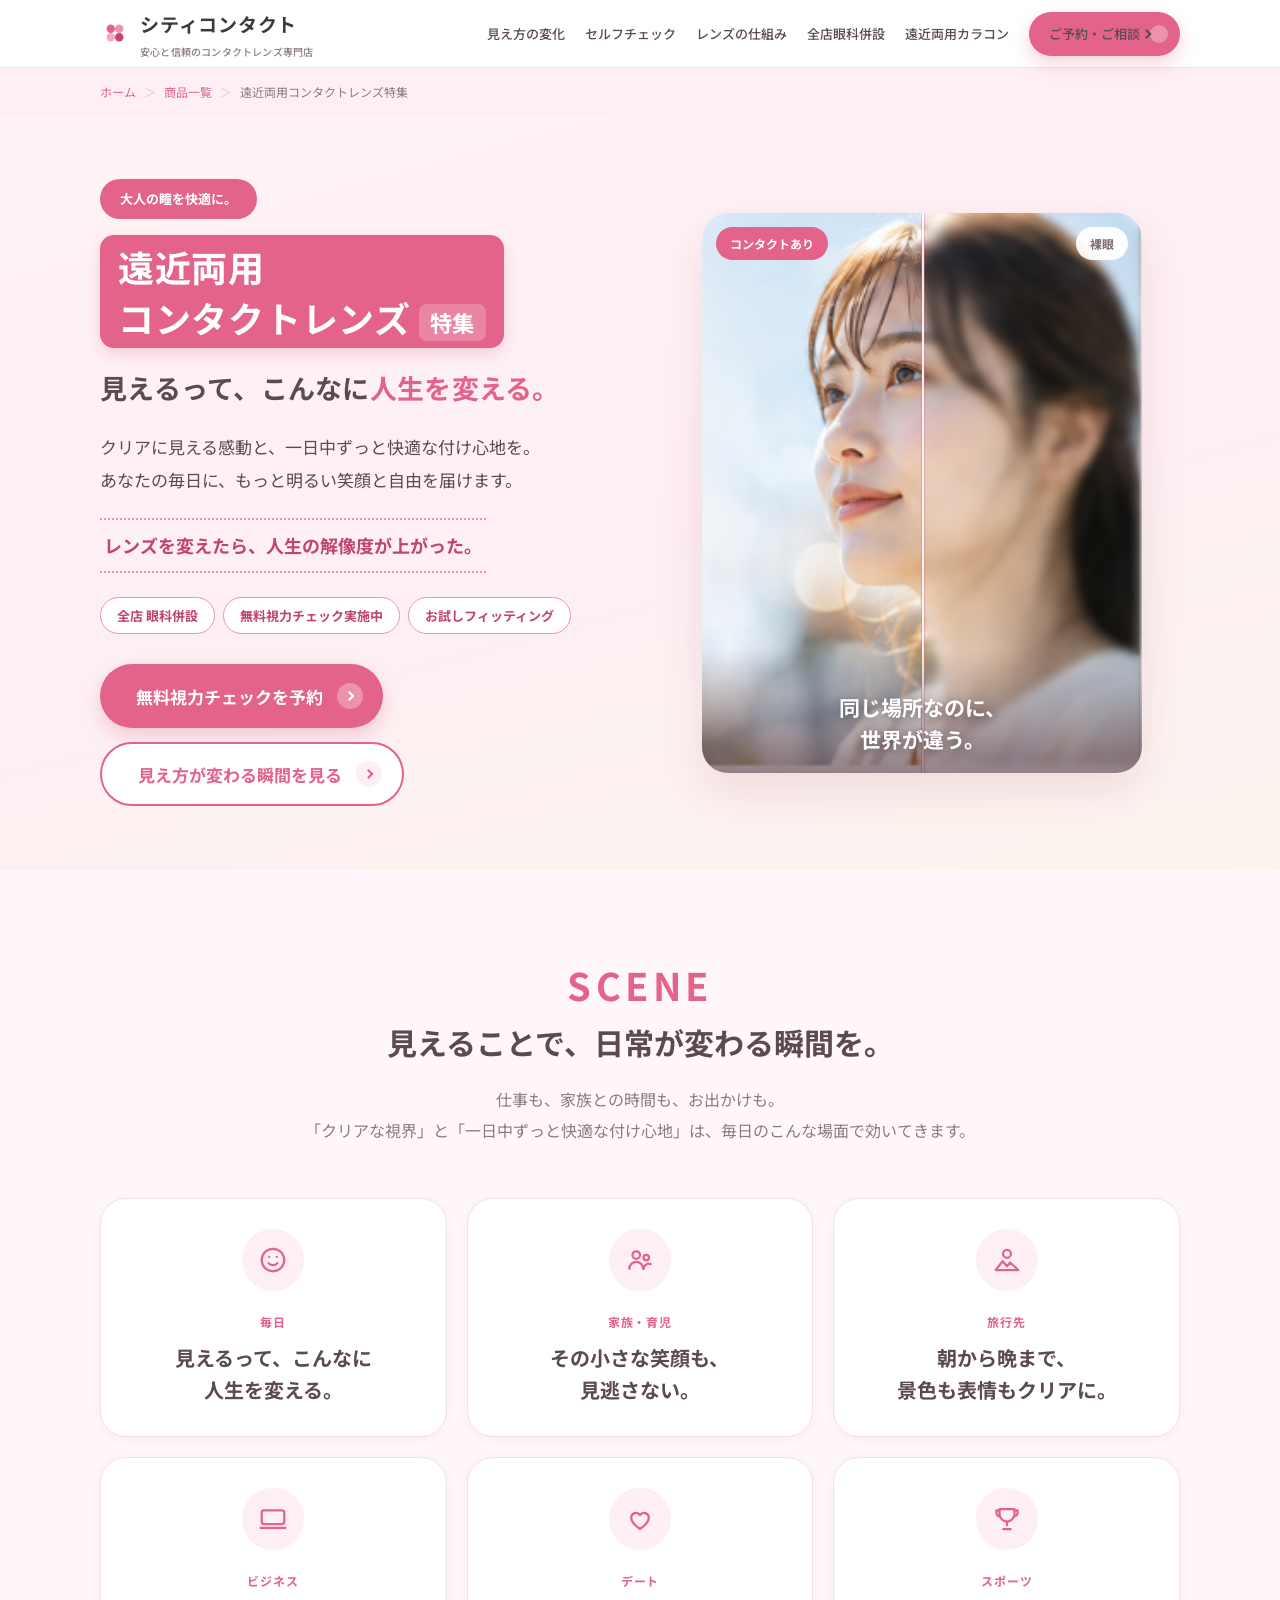
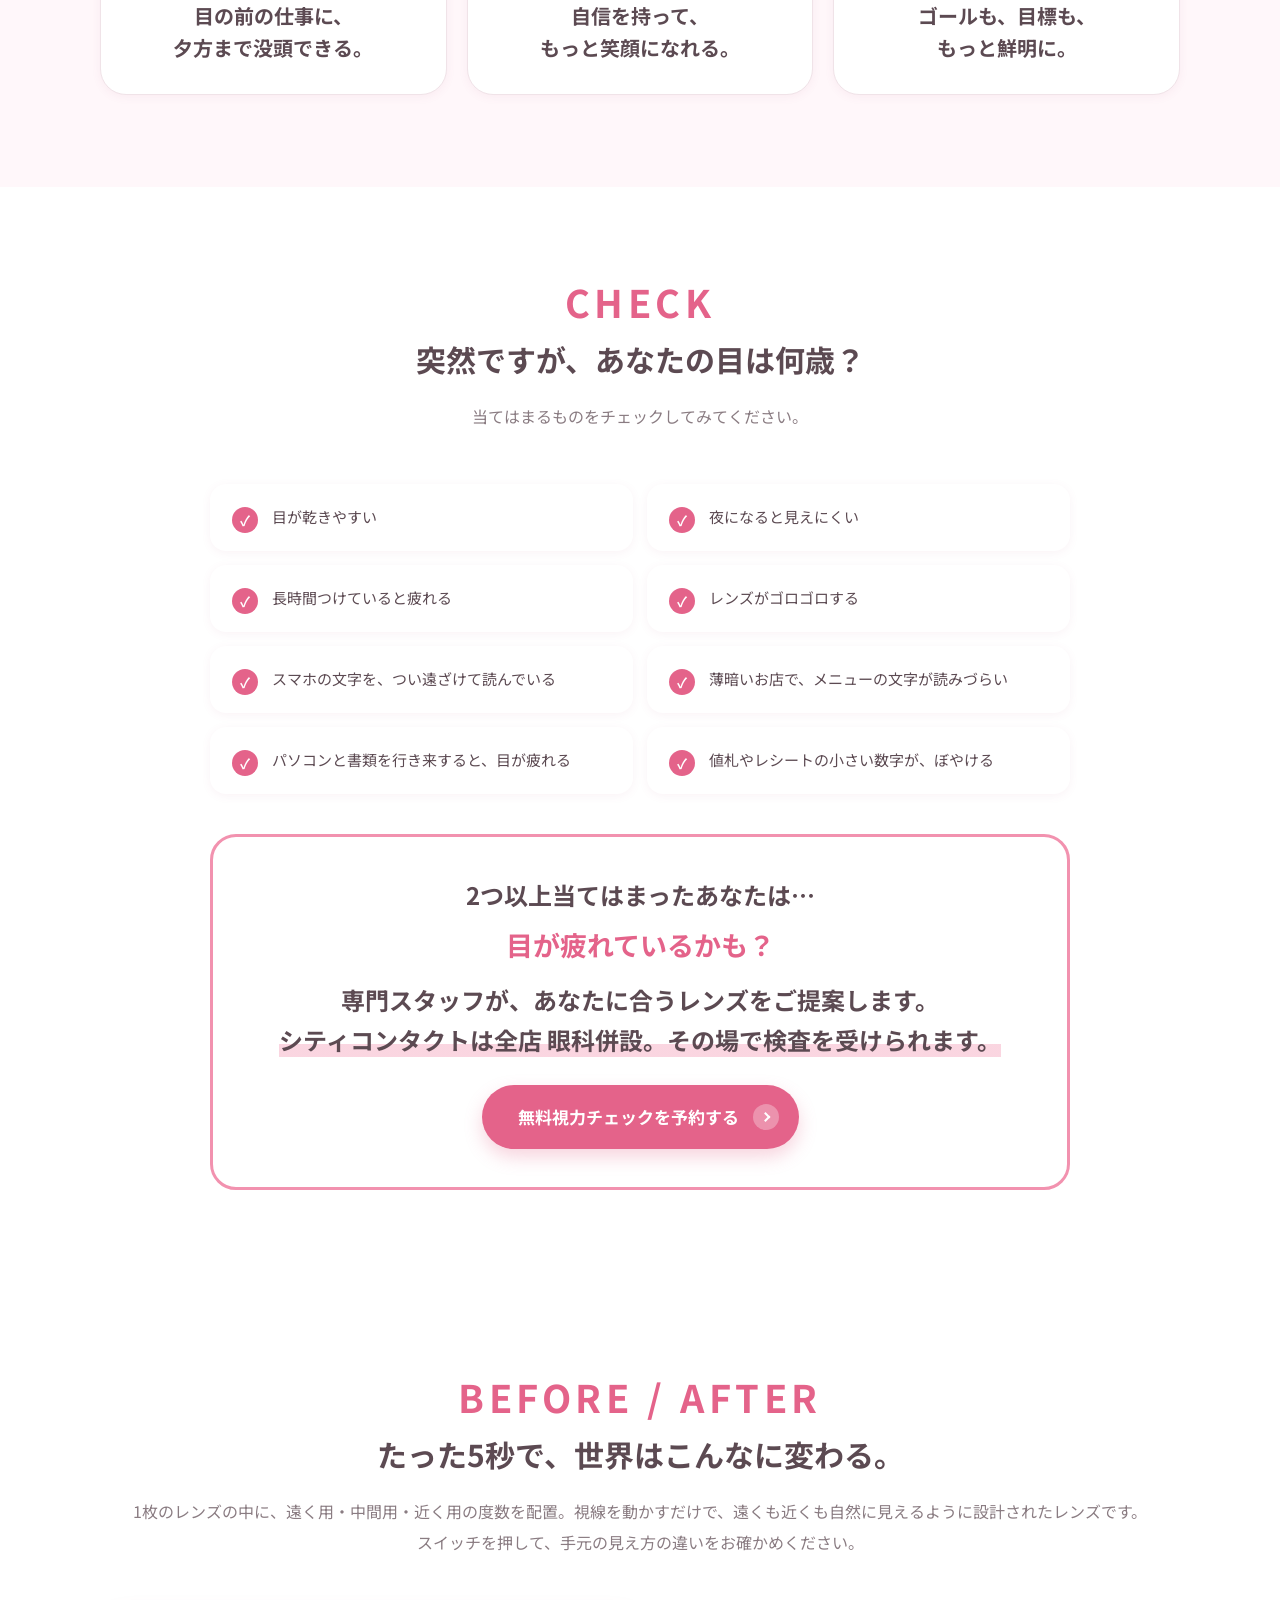
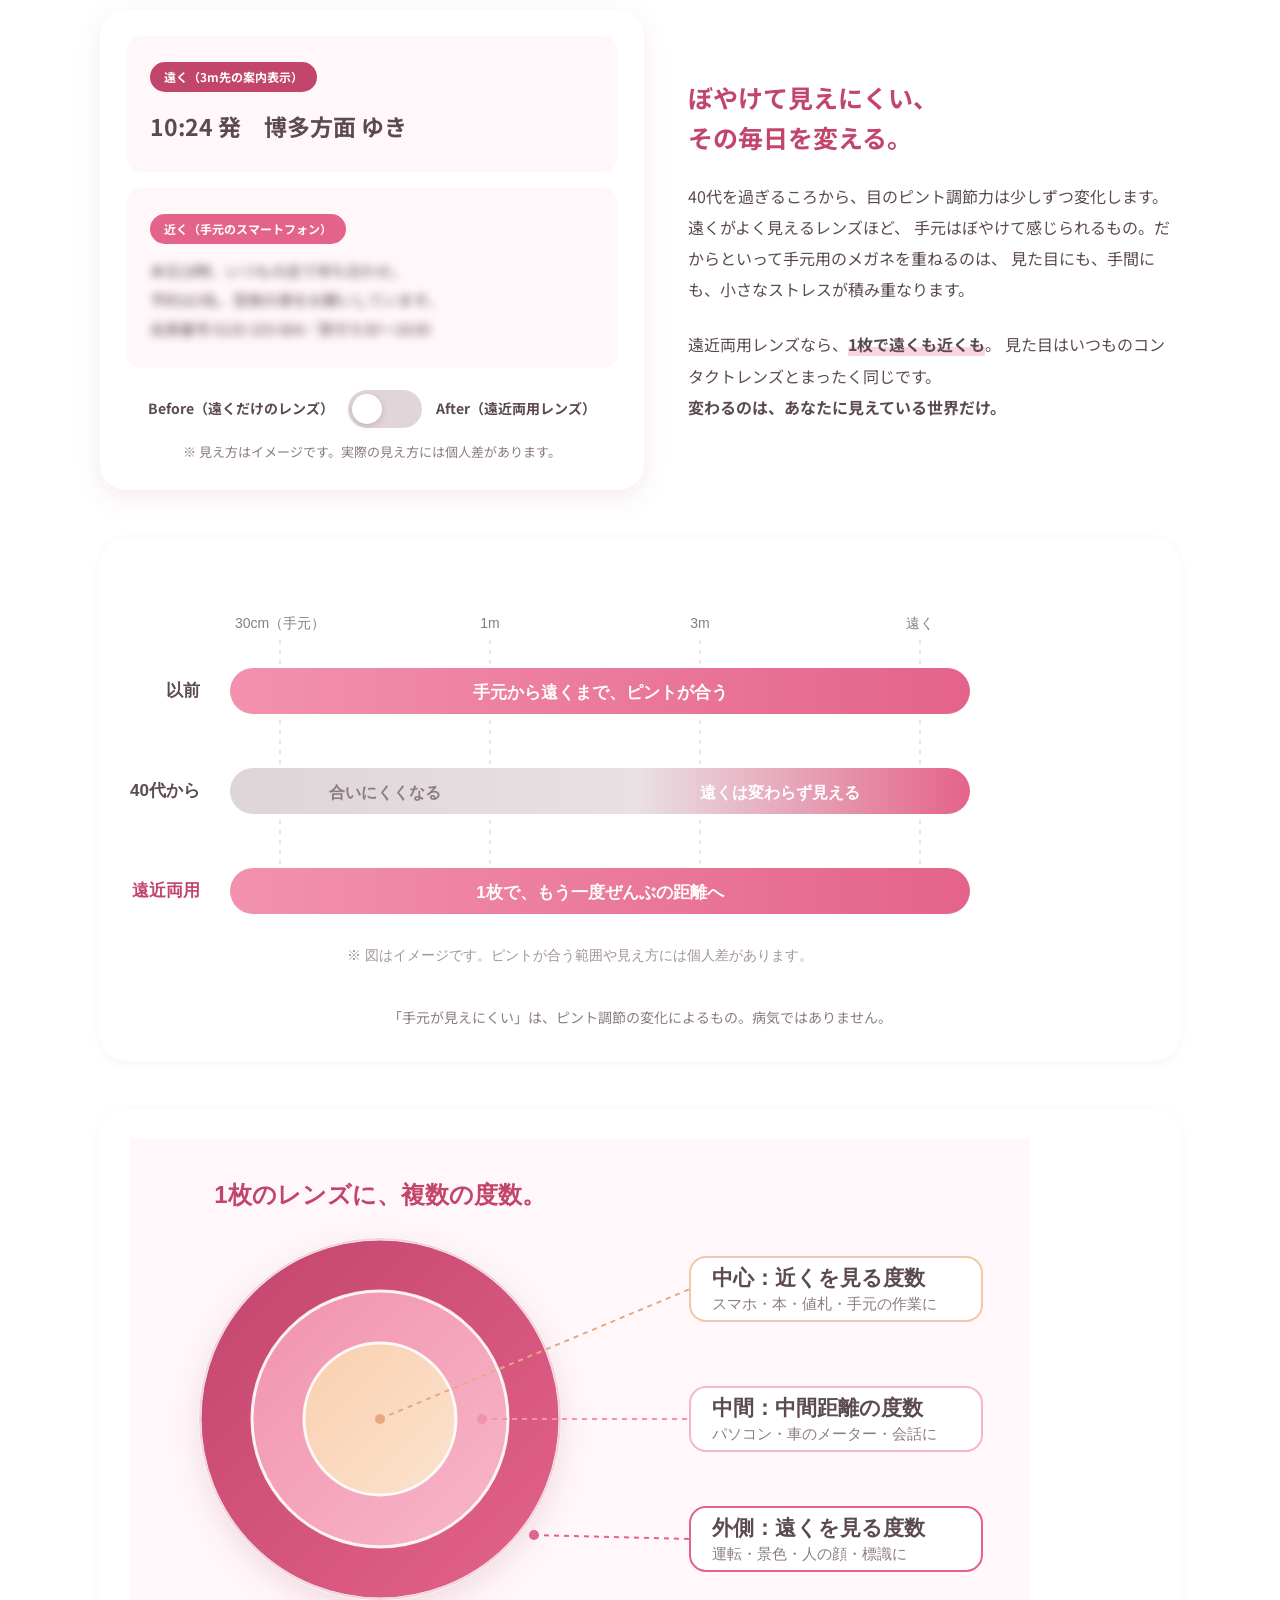
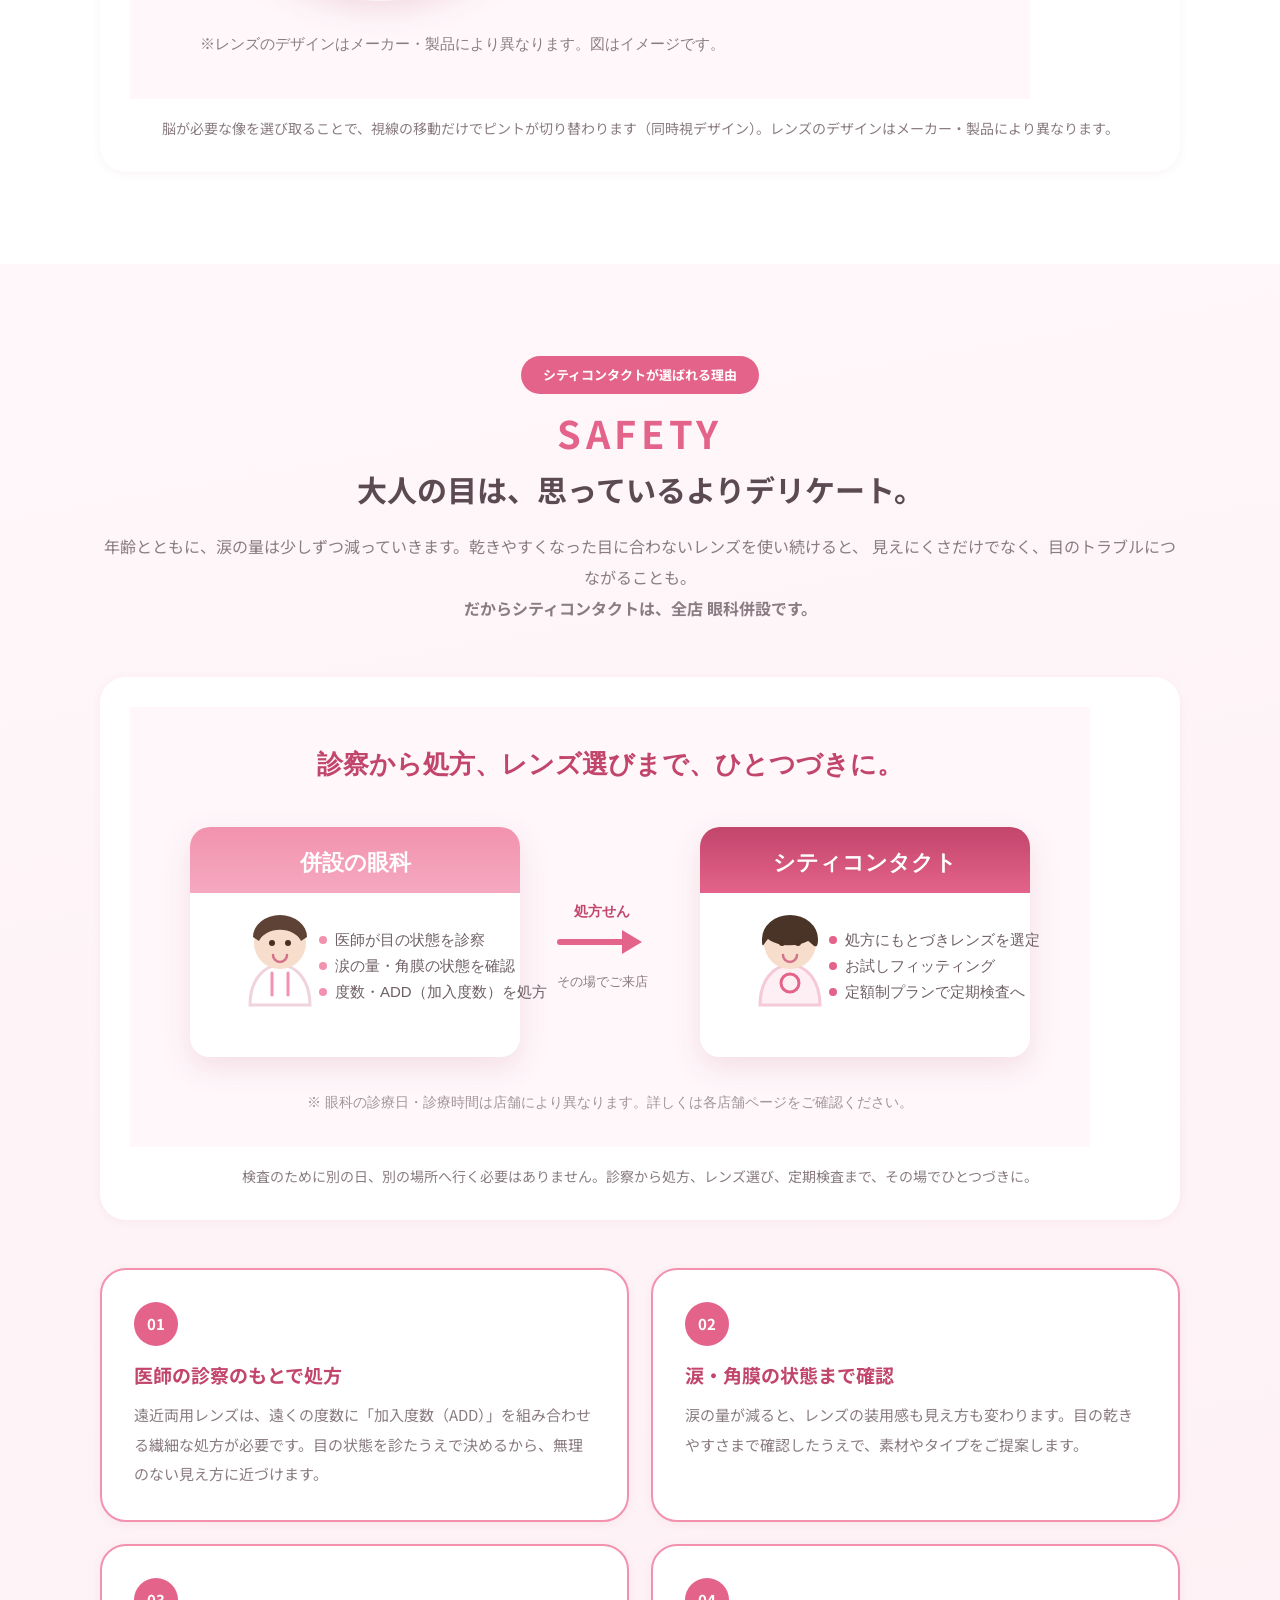
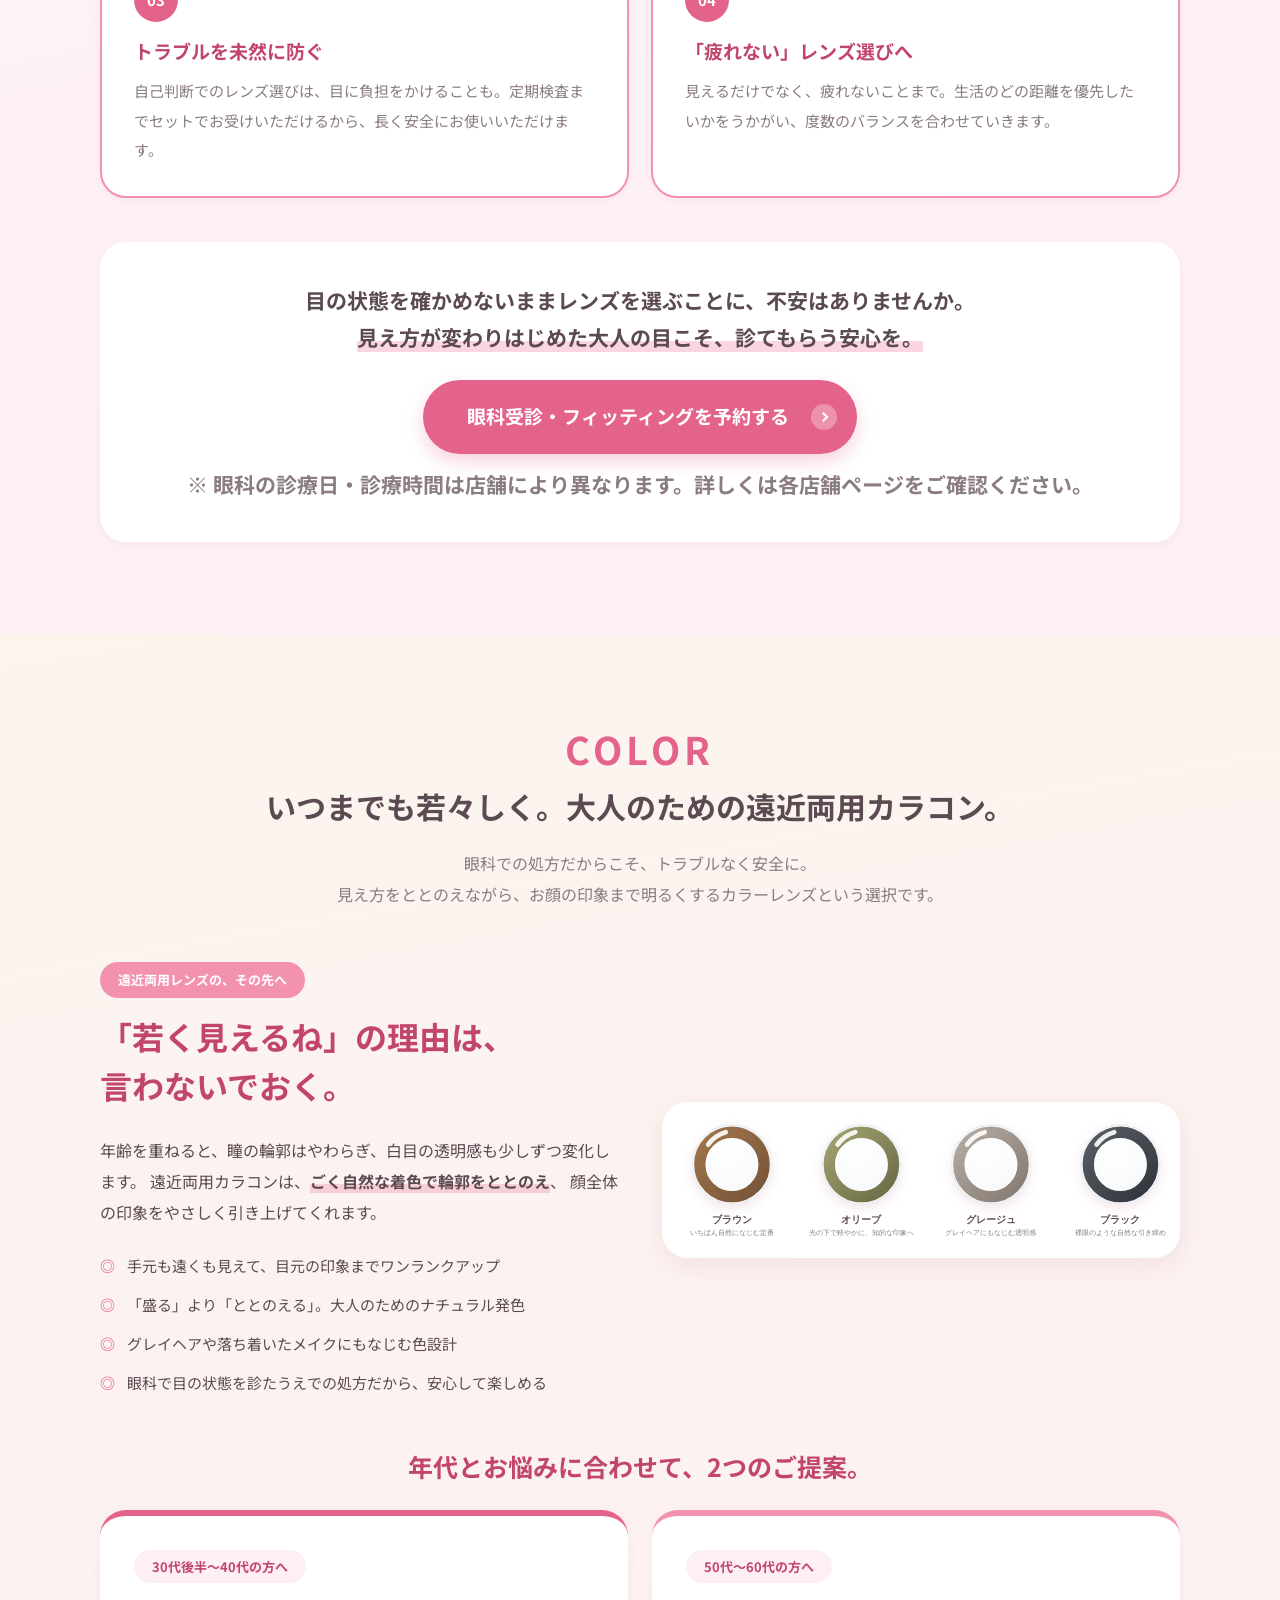
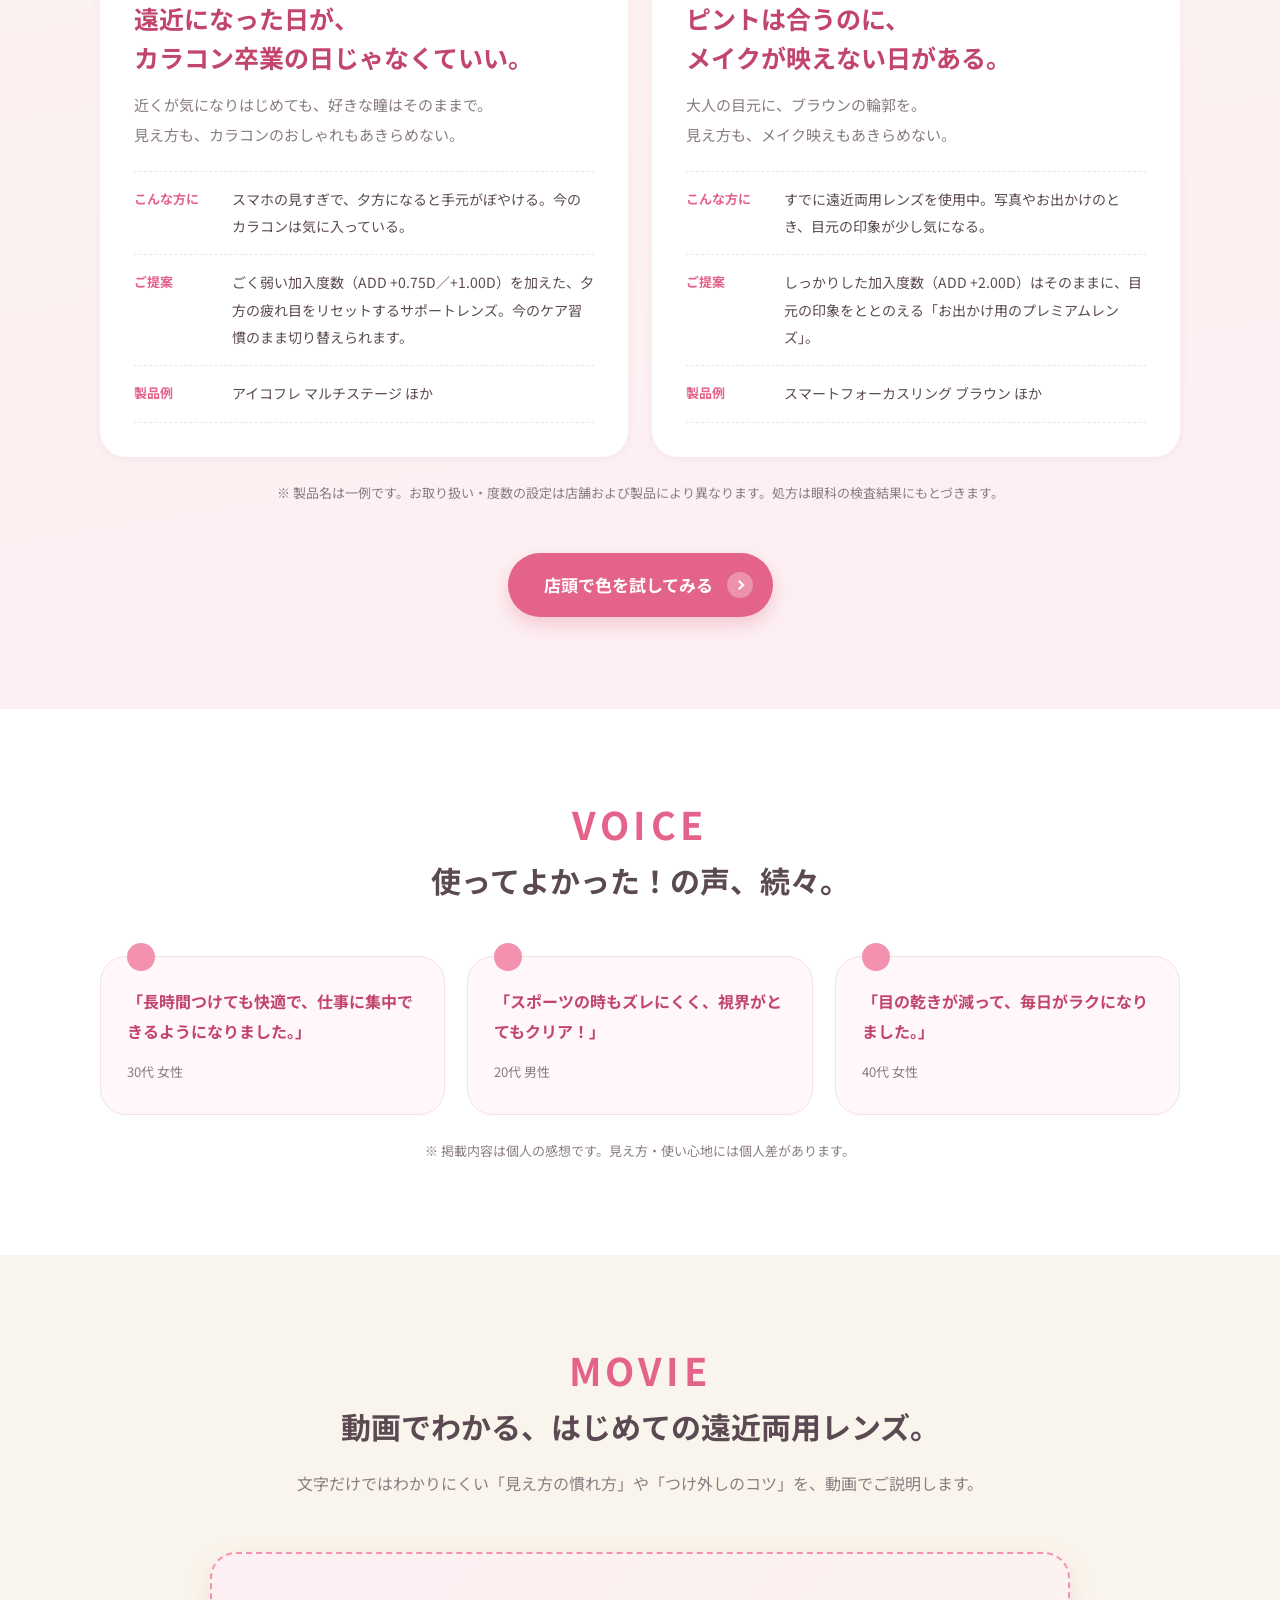
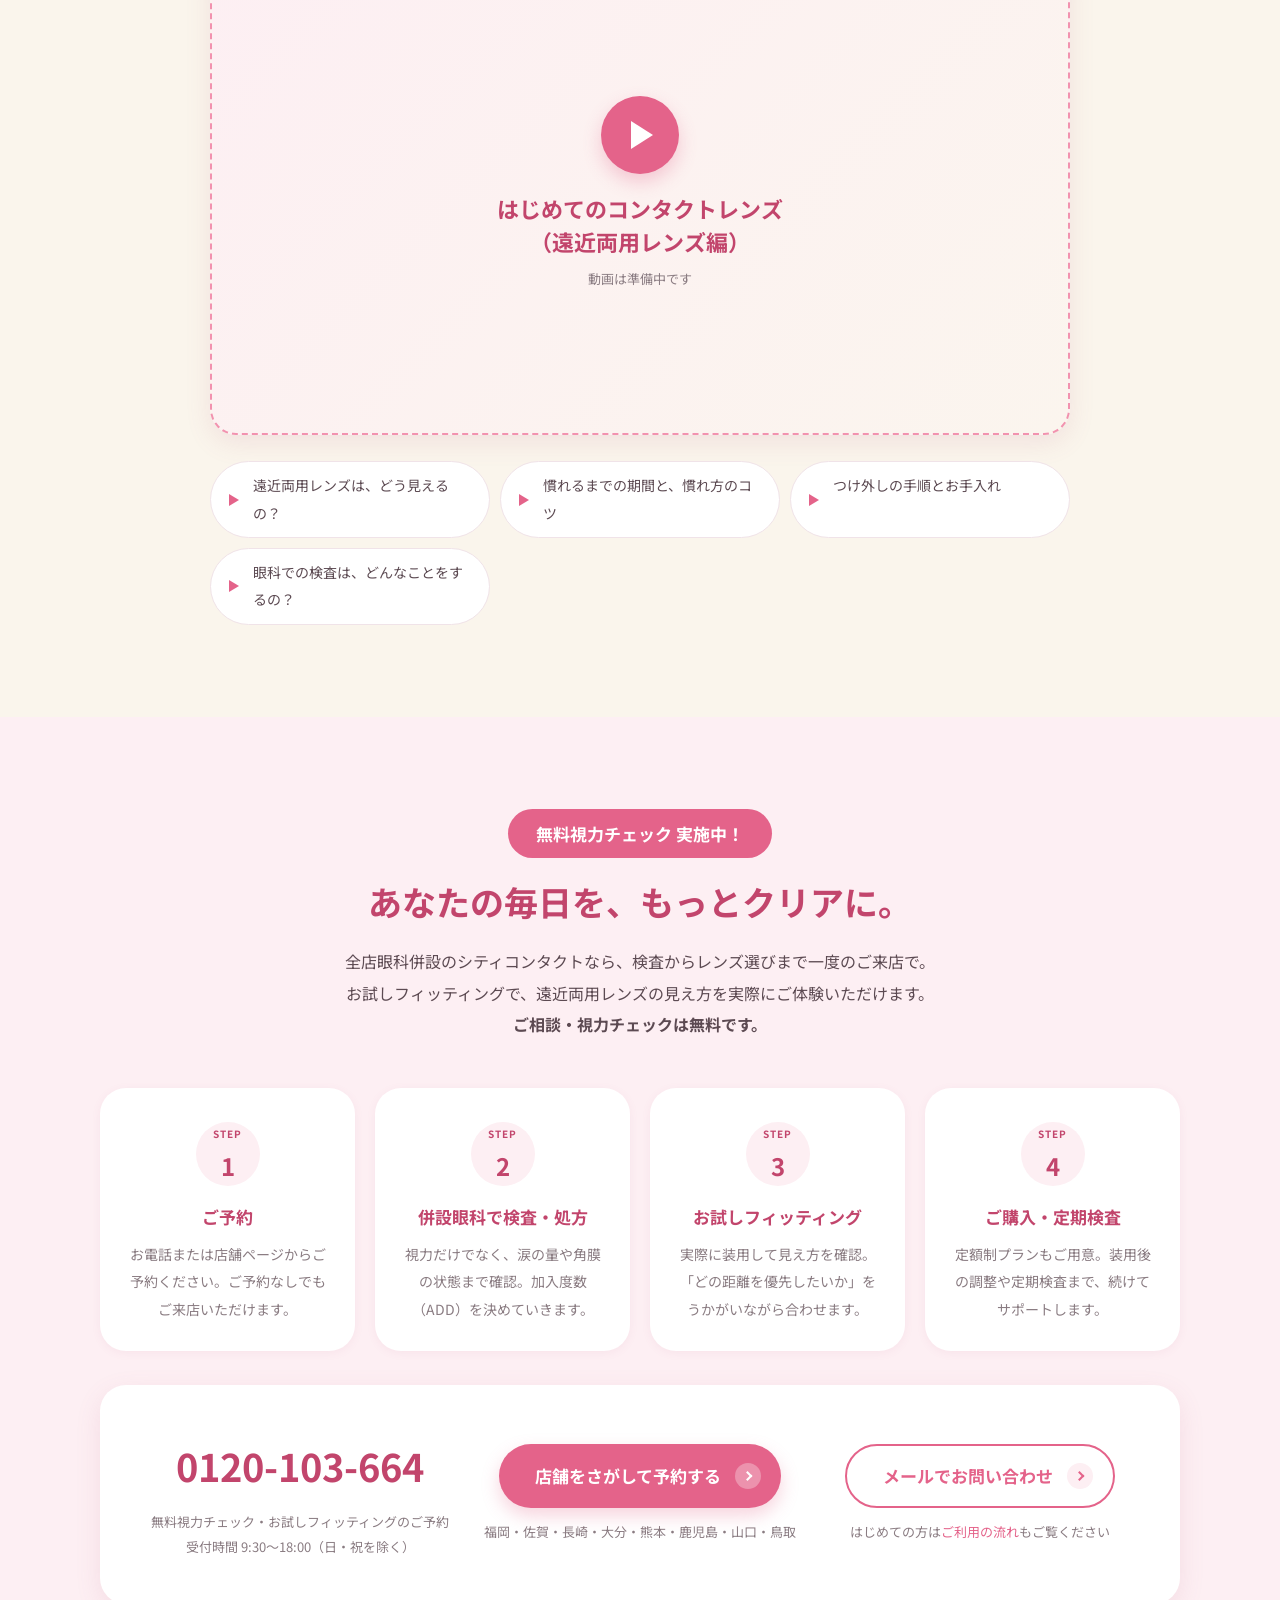
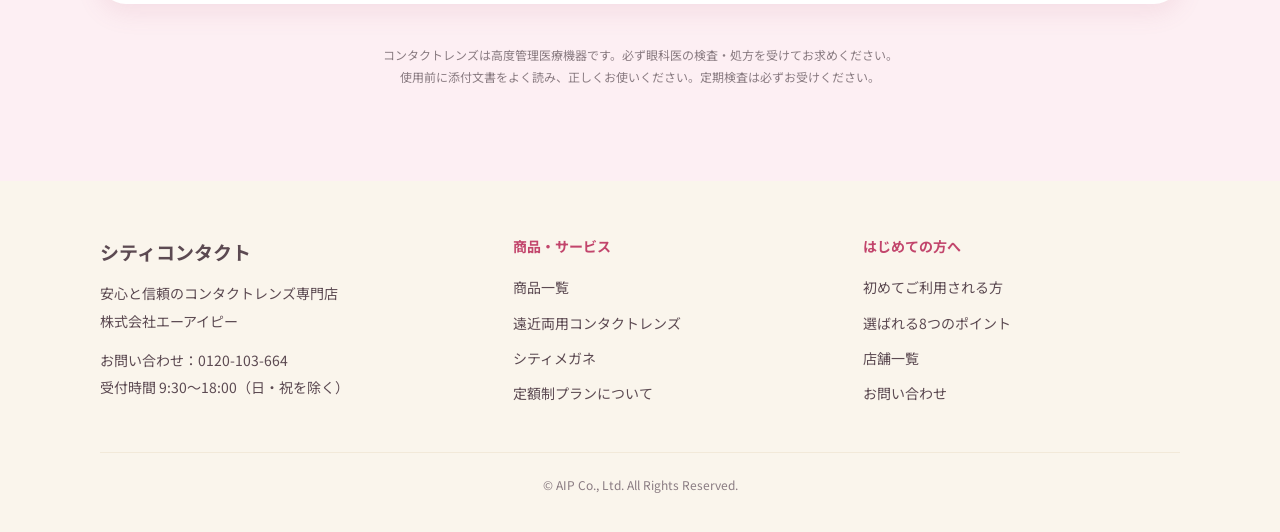
==== commit 586ff0f3: "ファーストビューに「遠近両用コンタクトレンズ特集」を大きく掲出 WEB広告からの受け皿となる特集ページとして、何のページかが ファーストビューで一目で分かるよう商品名を主役に変更。  - H1を「遠近" ====
--- a/index.html
+++ b/index.html
@@ -3,7 +3,7 @@
 <head>
 <meta charset="UTF-8">
 <meta name="viewport" content="width=device-width, initial-scale=1">
-<title>大人の瞳を快適に。全店眼科併設で安心の「遠近両用レンズ」｜シティコンタクト</title>
+<title>遠近両用コンタクトレンズ特集｜全店眼科併設で安心の処方｜シティコンタクト</title>
 <meta name="description" content="手元の見えづらさを感じはじめたら。全店眼科併設のシティコンタクトなら、医師の診察のもとで処方するから、目のトラブルを防ぎながら安全で疲れないレンズ選びができます。熟年世代向けの遠近両用カラコンもご用意。お試しフィッティング受付中。">
 <meta name="keywords" content="遠近両用コンタクト,遠近両用カラコン,老眼,老視,眼科併設,コンタクトレンズ,シティコンタクト">
 <!-- ================================================================
@@ -17,7 +17,7 @@
 <link rel="canonical" href="https://www.city-contact.com/enkin/">
 <meta property="og:type" content="article">
 <meta property="og:site_name" content="シティコンタクト">
-<meta property="og:title" content="大人の瞳を快適に。全店眼科併設で安心の「遠近両用レンズ」">
+<meta property="og:title" content="遠近両用コンタクトレンズ特集｜見えるって、こんなに人生を変える。">
 <meta property="og:description" content="医師の診察のもとで処方するから、目のトラブルを防ぎながら安全で疲れないレンズ選びを。お試しフィッティング受付中。">
 <meta property="og:image" content="https://www.city-contact.com/enkin/assets/img/ogp.svg">
 <meta property="og:url" content="https://www.city-contact.com/enkin/">
@@ -63,7 +63,7 @@
     <ol>
       <li><a href="https://www.city-contact.com/">ホーム</a></li>
       <li><a href="https://www.city-contact.com/item/">商品一覧</a></li>
-      <li>遠近両用レンズ</li>
+      <li>遠近両用コンタクトレンズ特集</li>
     </ol>
   </div>
 </nav>
@@ -75,8 +75,8 @@
       <div class="p-hero__body">
         <span class="p-hero__badge">大人の瞳を快適に。</span>
         <h1 class="p-hero__title">
-          見えるって、こんなに<br>
-          <em>人生を変える。</em>
+          <span class="p-hero__product">遠近両用<br>コンタクトレンズ<small>特集</small></span>
+          <span class="p-hero__catch">見えるって、こんなに<em>人生を変える。</em></span>
         </h1>
         <p class="p-hero__sub">
           クリアに見える感動と、一日中ずっと快適な付け心地を。<br>
@@ -526,7 +526,7 @@
         <h3>商品・サービス</h3>
         <ul>
           <li><a href="https://www.city-contact.com/item/">商品一覧</a></li>
-          <li><a href="https://www.city-contact.com/enkin/">遠近両用レンズ</a></li>
+          <li><a href="https://www.city-contact.com/enkin/">遠近両用コンタクトレンズ</a></li>
           <li><a href="https://www.city-contact.com/beginner/glass/">シティメガネ</a></li>
           <li><a href="https://www.city-contact.com/faq/">定額制プランについて</a></li>
         </ul>
--- a/assets/css/style.css
+++ b/assets/css/style.css
@@ -156,12 +156,25 @@
   padding: 7px 20px; border-radius: 999px;
 }
 .p-hero__lead { margin-top: 18px; font-size: clamp(15px, 2vw, 18px); font-weight: 700; color: var(--c-text-sub); }
-.p-hero__title {
-  margin-top: 6px;
-  font-size: clamp(25px, 3.1vw, 38px); font-weight: 700; line-height: 1.5;
+.p-hero__title { margin-top: 16px; }
+.p-hero__product {
+  display: inline-block;
+  background: var(--c-primary); color: #fff;
+  font-size: clamp(24px, 2.9vw, 36px); font-weight: 700; line-height: 1.4;
+  letter-spacing: .02em; padding: .18em .5em; border-radius: 14px;
+  box-shadow: 0 6px 16px rgba(228, 99, 138, .24);
+}
+.p-hero__product small {
+  font-size: .62em; font-weight: 700; margin-left: .35em;
+  padding: .1em .5em; border-radius: 8px;
+  background: rgba(255, 255, 255, .22);
+}
+.p-hero__catch {
+  display: block; margin-top: 18px;
+  font-size: clamp(18px, 2.2vw, 27px); font-weight: 700; line-height: 1.6;
   color: var(--c-text); letter-spacing: .01em;
 }
-.p-hero__title em { font-style: normal; color: var(--c-primary); }
+.p-hero__catch em { font-style: normal; color: var(--c-primary); }
 .p-hero__sub { margin-top: 20px; font-size: clamp(14px, 1.9vw, 17px); }
 .p-hero__concept {
   margin-top: 22px; display: inline-block;
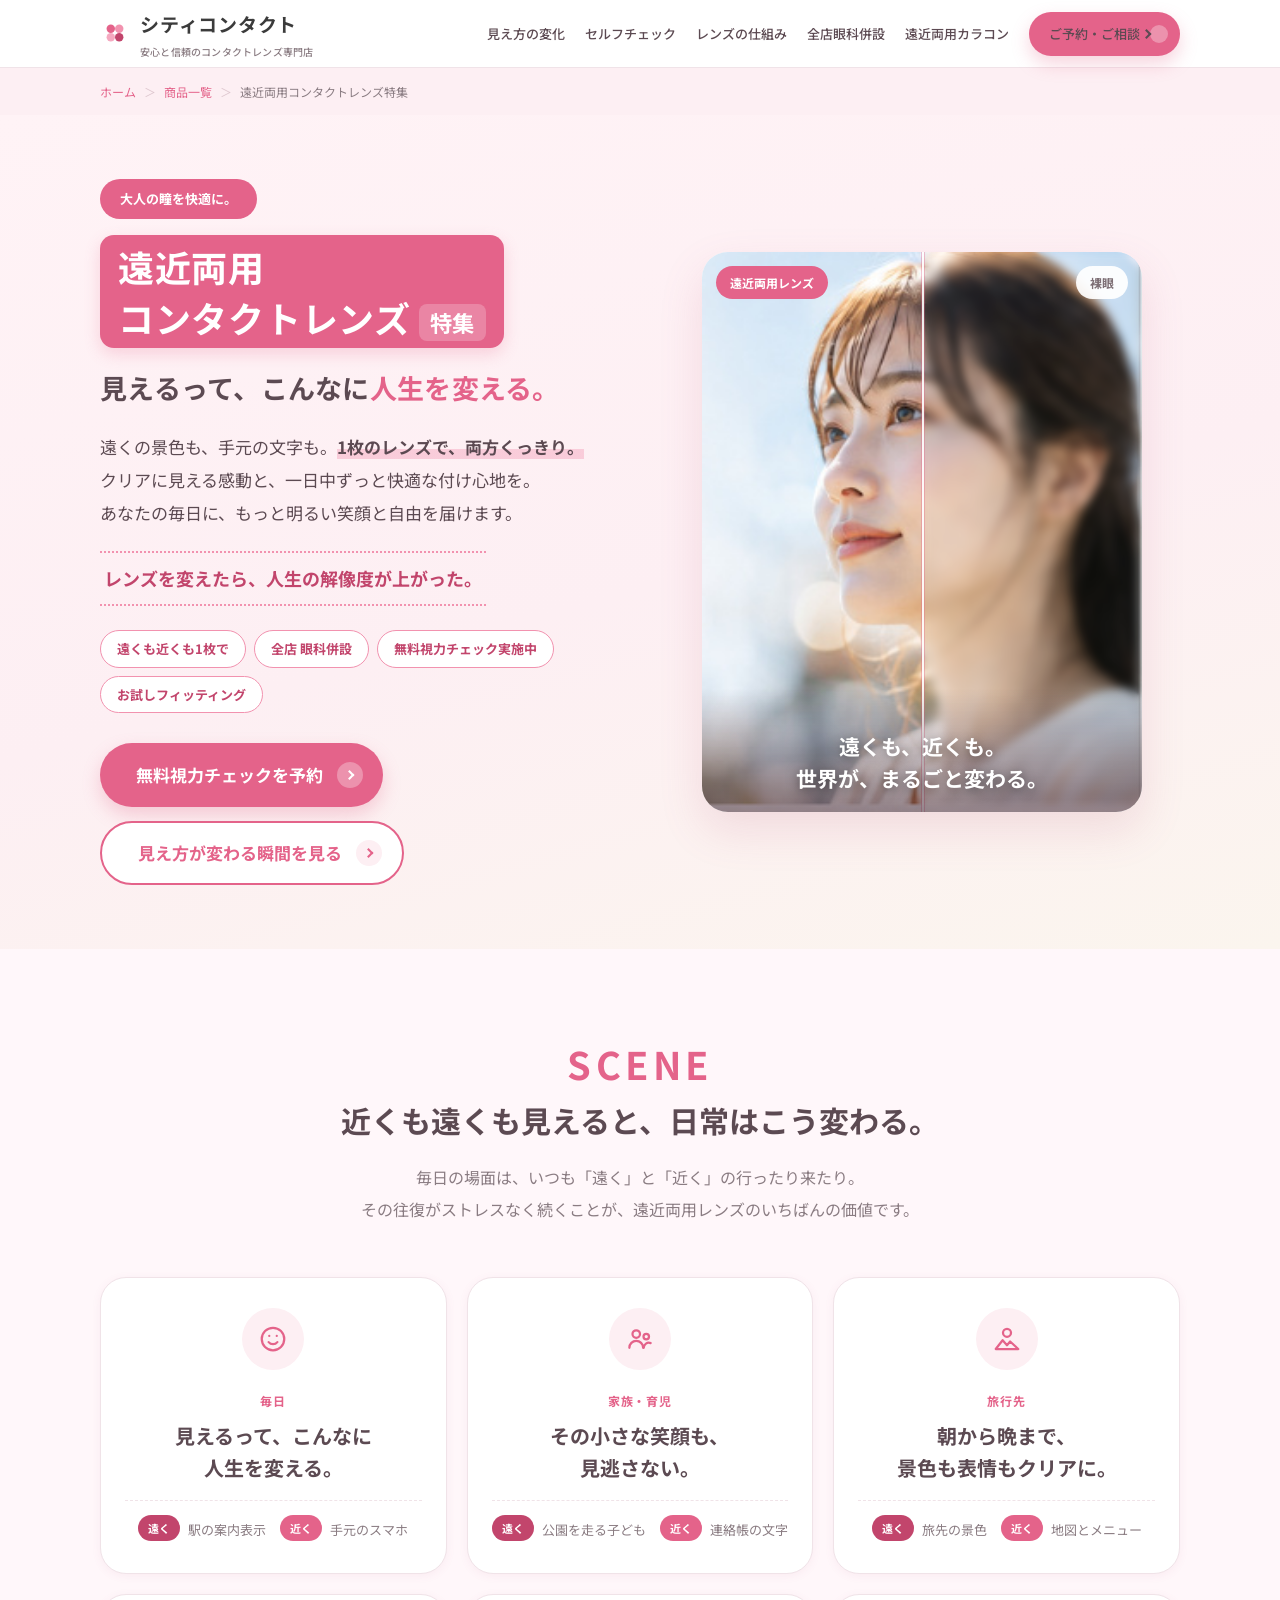
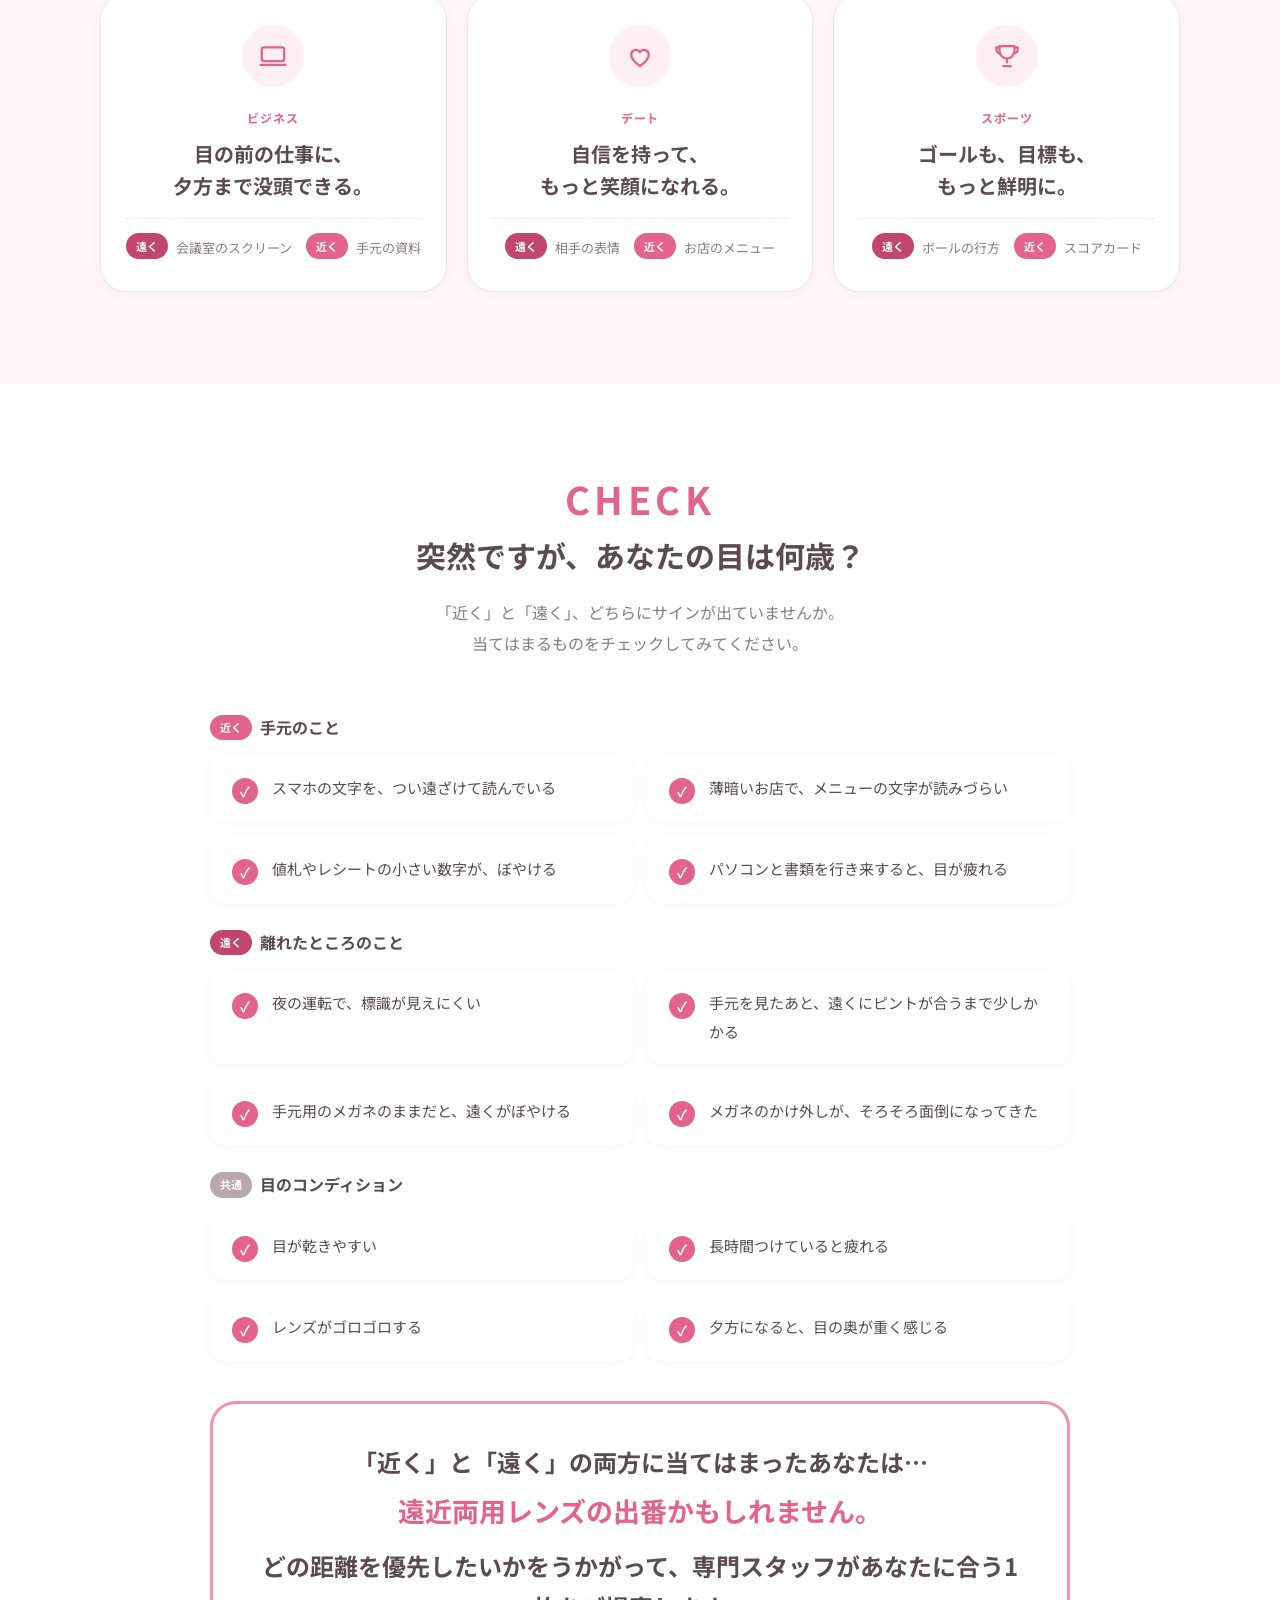
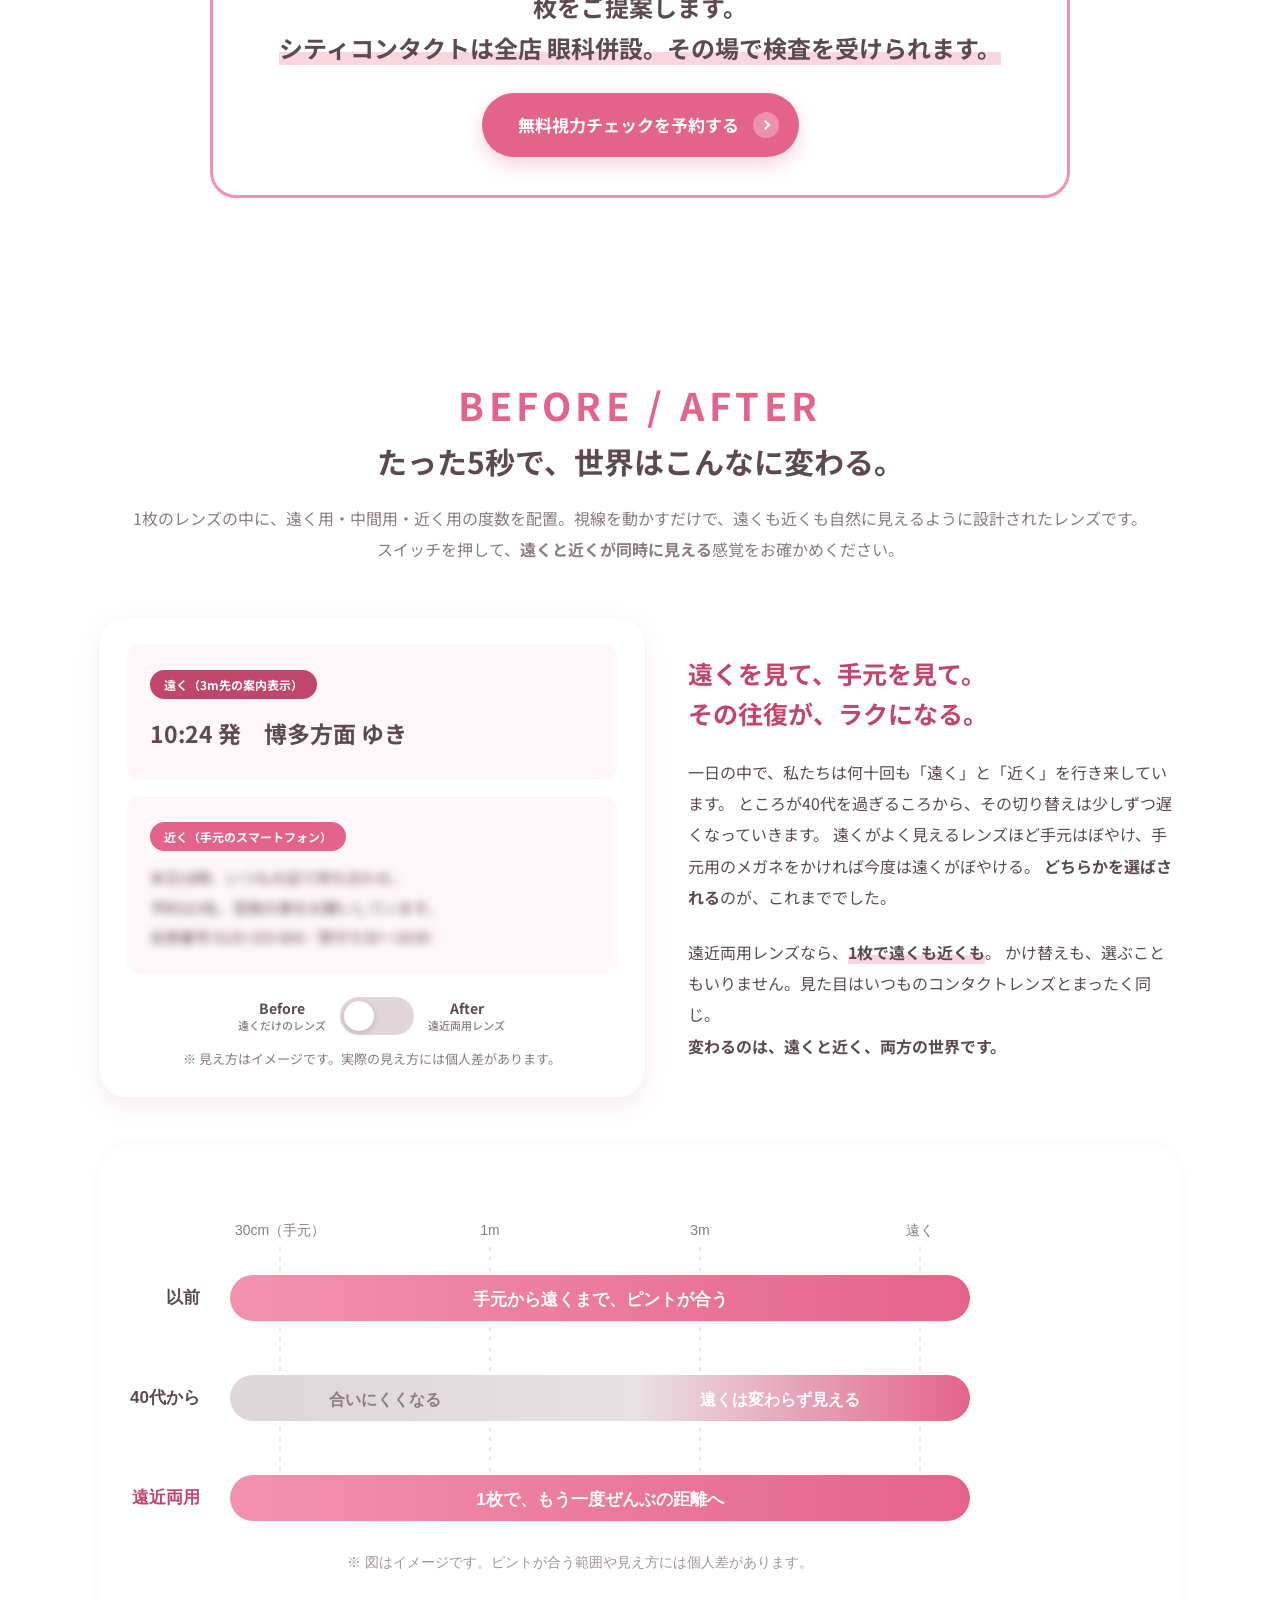
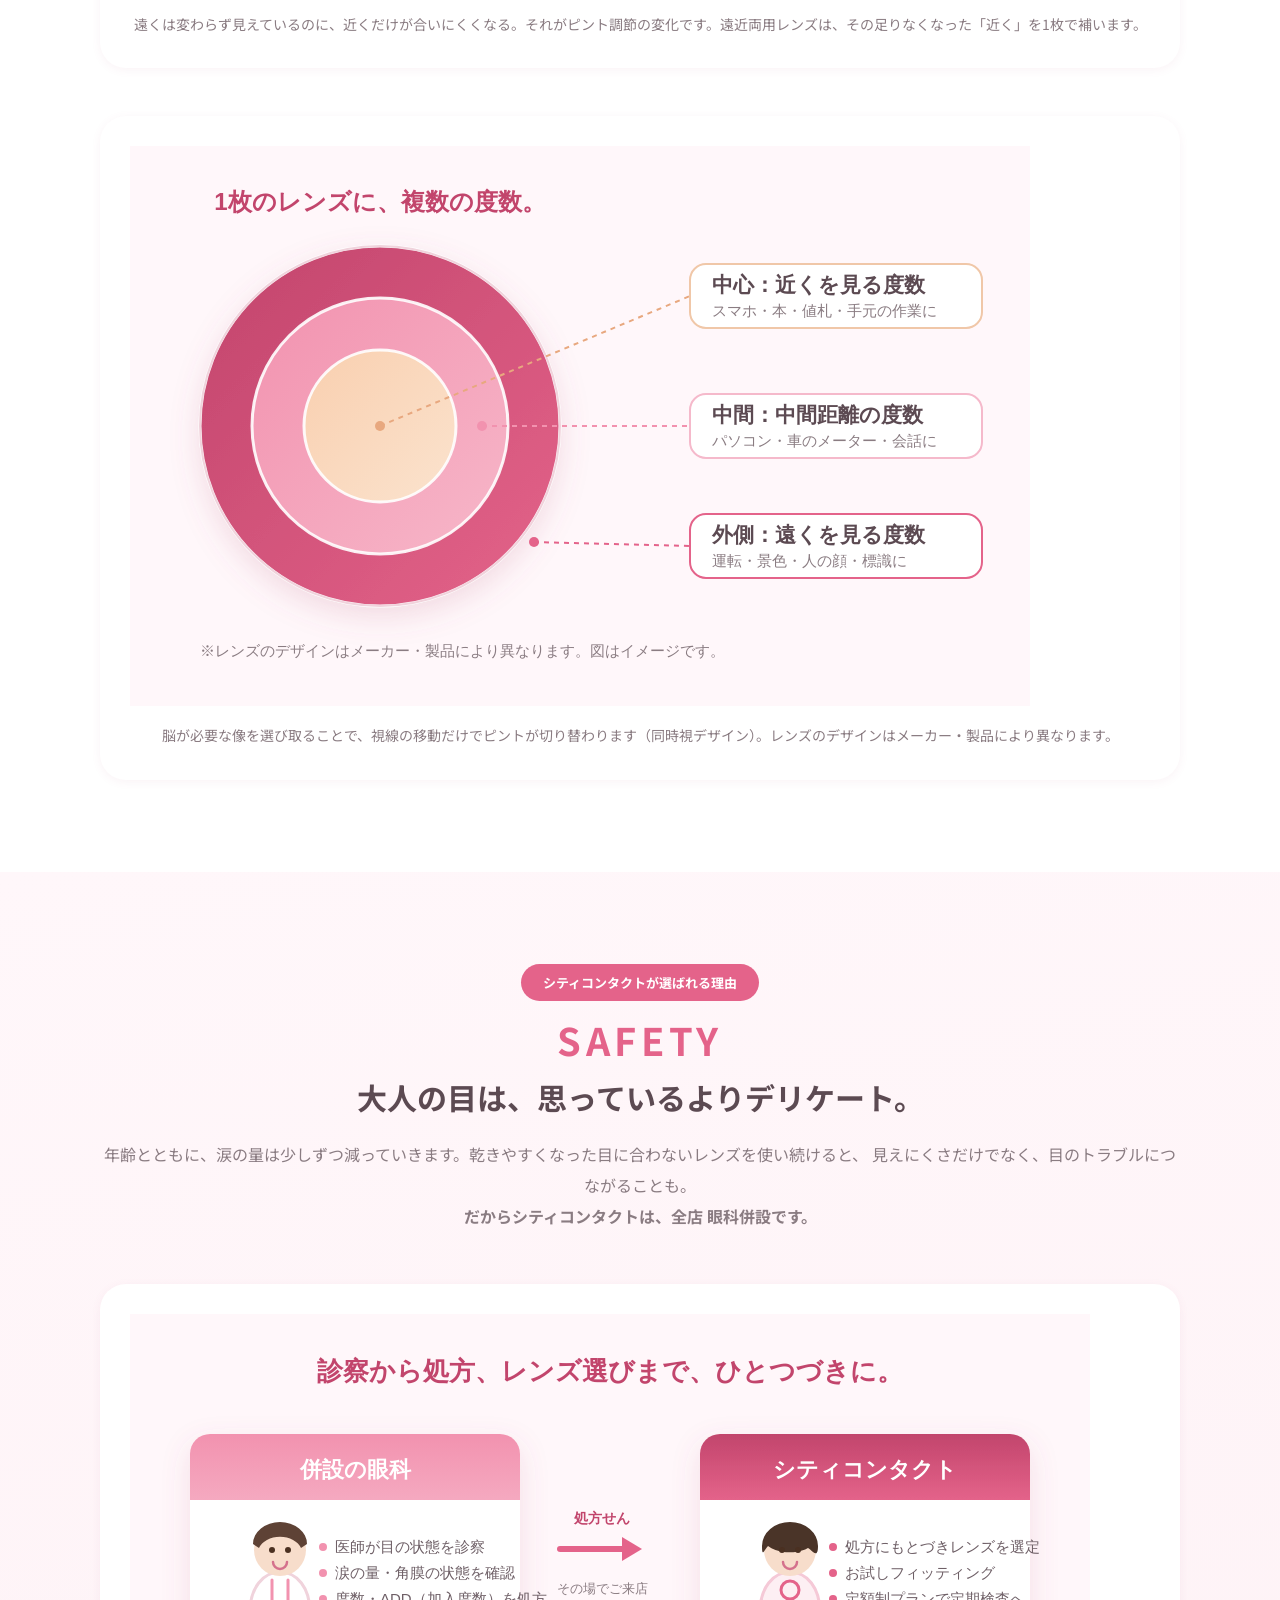
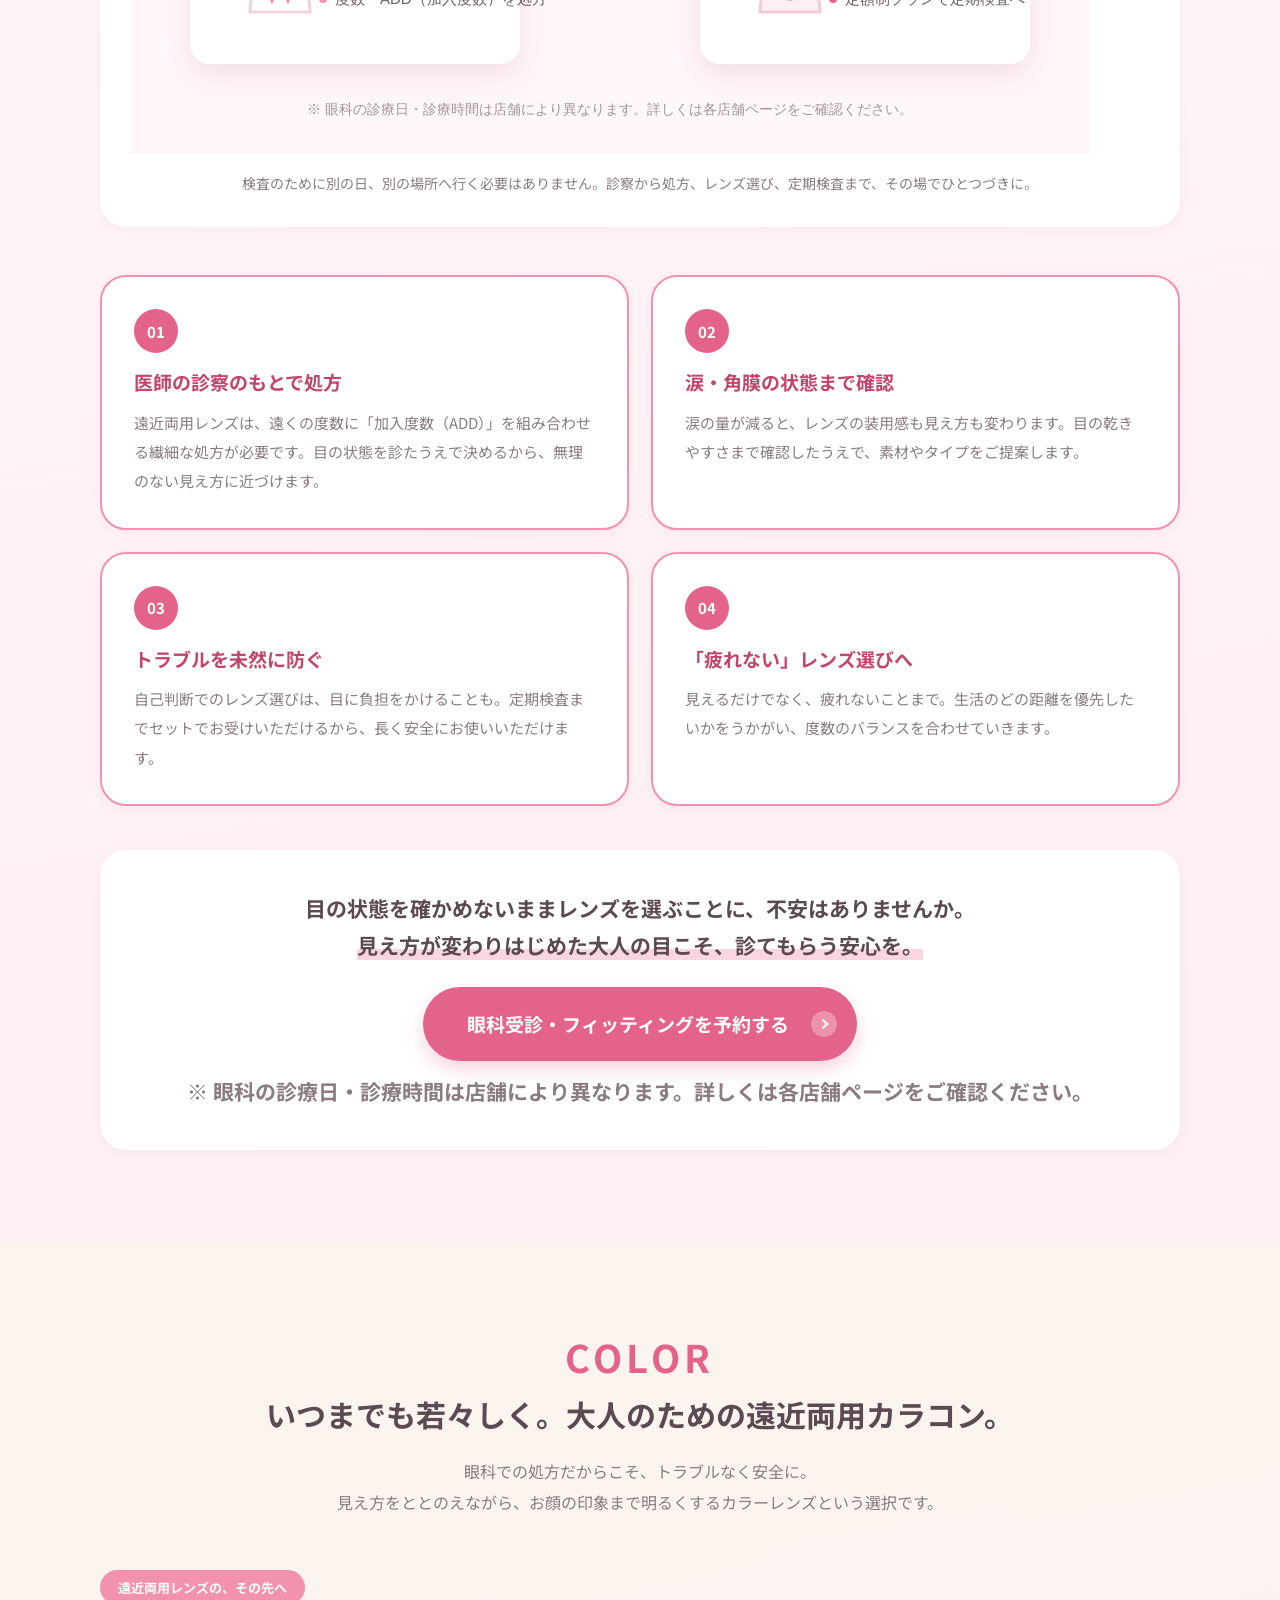
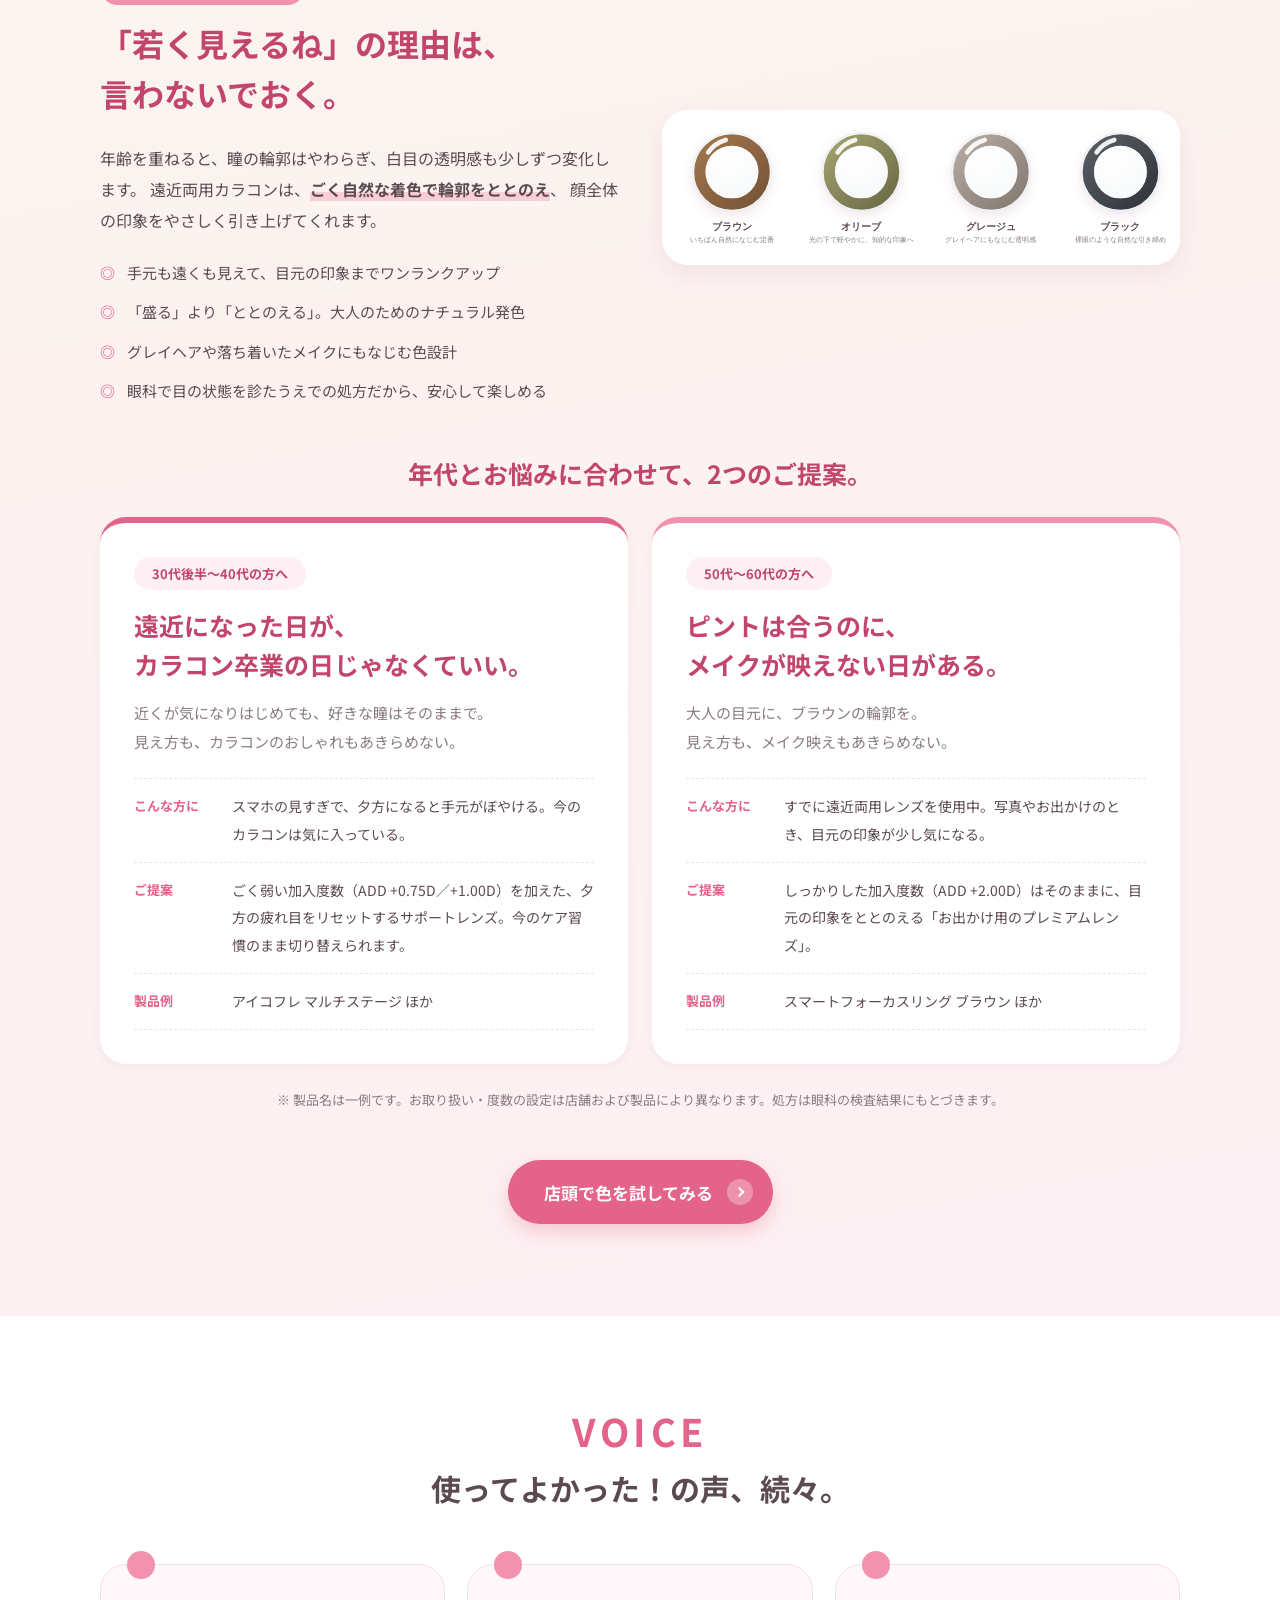
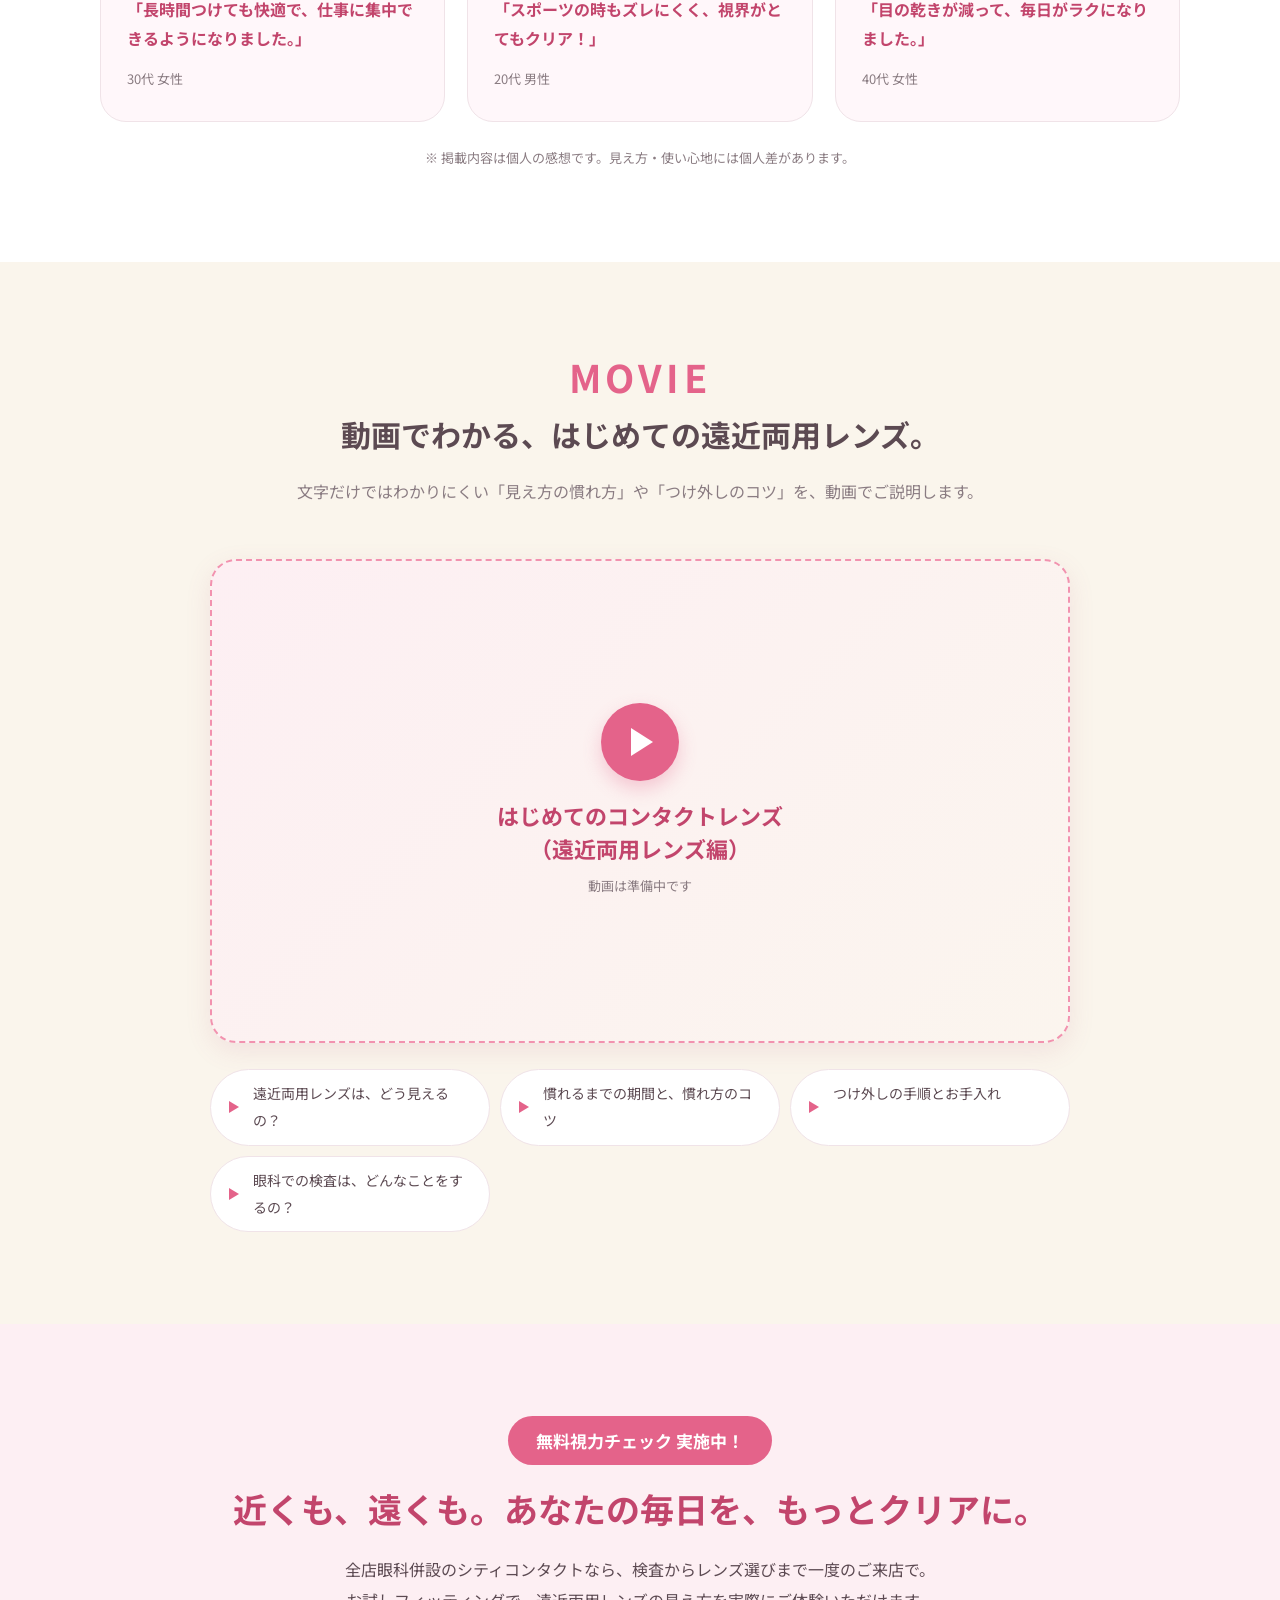
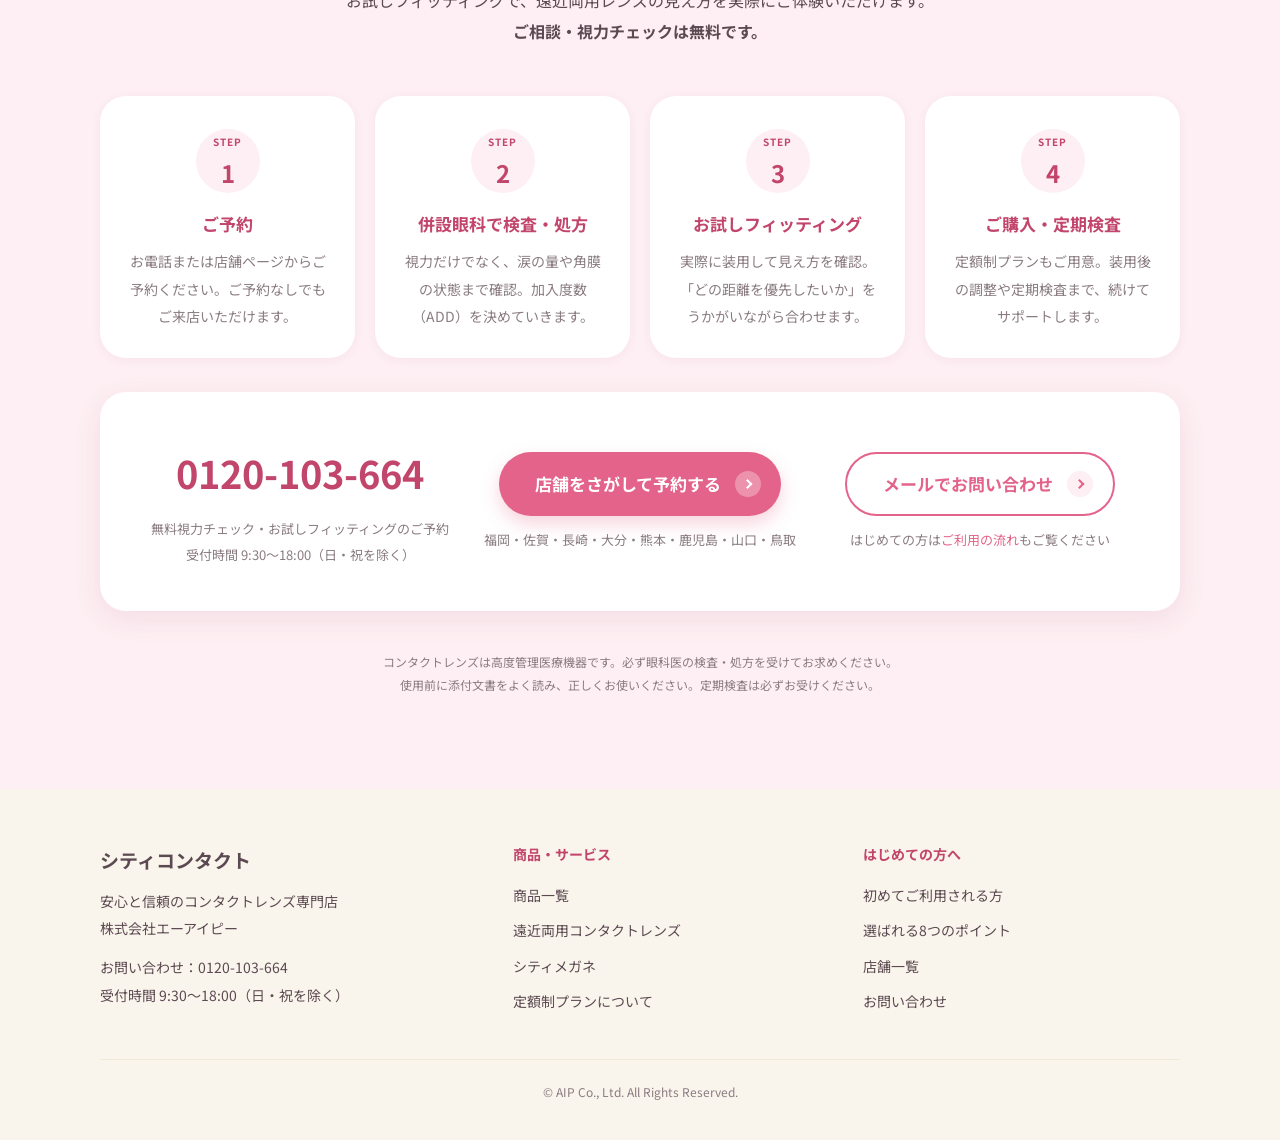
==== commit a6cbad30: "「近くも遠くも、両方の世界が変わる」を全体の流れに反映 遠近両用ならではの価値（どちらかを選ばなくていい）が ページ全体を貫くよう、各セクションを遠く／近くの対で再編集。  - FV: サブコピーに「" ====
--- a/index.html
+++ b/index.html
@@ -3,8 +3,8 @@
 <head>
 <meta charset="UTF-8">
 <meta name="viewport" content="width=device-width, initial-scale=1">
-<title>遠近両用コンタクトレンズ特集｜全店眼科併設で安心の処方｜シティコンタクト</title>
-<meta name="description" content="手元の見えづらさを感じはじめたら。全店眼科併設のシティコンタクトなら、医師の診察のもとで処方するから、目のトラブルを防ぎながら安全で疲れないレンズ選びができます。熟年世代向けの遠近両用カラコンもご用意。お試しフィッティング受付中。">
+<title>遠近両用コンタクトレンズ特集｜近くも遠くも、1枚で。全店眼科併設｜シティコンタクト</title>
+<meta name="description" content="遠くの景色も、手元の文字も。1枚のレンズで両方くっきり。全店眼科併設のシティコンタクトなら、医師の診察のもとで処方するから、目のトラブルを防ぎながら安全で疲れないレンズ選びができます。熟年世代向けの遠近両用カラコンもご用意。お試しフィッティング受付中。">
 <meta name="keywords" content="遠近両用コンタクト,遠近両用カラコン,老眼,老視,眼科併設,コンタクトレンズ,シティコンタクト">
 <!-- ================================================================
      ▼▼▼ 確認用サイト（GitHub Pages）を検索結果に出さないための指定 ▼▼▼
@@ -17,7 +17,7 @@
 <link rel="canonical" href="https://www.city-contact.com/enkin/">
 <meta property="og:type" content="article">
 <meta property="og:site_name" content="シティコンタクト">
-<meta property="og:title" content="遠近両用コンタクトレンズ特集｜見えるって、こんなに人生を変える。">
+<meta property="og:title" content="遠近両用コンタクトレンズ特集｜近くも遠くも。見えるって、こんなに人生を変える。">
 <meta property="og:description" content="医師の診察のもとで処方するから、目のトラブルを防ぎながら安全で疲れないレンズ選びを。お試しフィッティング受付中。">
 <meta property="og:image" content="https://www.city-contact.com/enkin/assets/img/ogp.svg">
 <meta property="og:url" content="https://www.city-contact.com/enkin/">
@@ -79,11 +79,13 @@
           <span class="p-hero__catch">見えるって、こんなに<em>人生を変える。</em></span>
         </h1>
         <p class="p-hero__sub">
+          遠くの景色も、手元の文字も。<span class="u-marker">1枚のレンズで、両方くっきり。</span><br>
           クリアに見える感動と、一日中ずっと快適な付け心地を。<br>
           あなたの毎日に、もっと明るい笑顔と自由を届けます。
         </p>
         <p class="p-hero__concept">レンズを変えたら、人生の解像度が上がった。</p>
         <ul class="p-hero__points">
+          <li>遠くも近くも1枚で</li>
           <li>全店 眼科併設</li>
           <li>無料視力チェック実施中</li>
           <li>お試しフィッティング</li>
@@ -99,9 +101,9 @@
                alt="やわらかな光の中、遠くを見つめる女性。画面の左半分はレンズを通したくっきりした見え方、右半分は裸眼のぼやけた見え方を表しています">
           <span class="p-kv__blur" aria-hidden="true"></span>
           <span class="p-kv__divider" aria-hidden="true"></span>
-          <span class="p-kv__tag p-kv__tag--after">コンタクトあり</span>
+          <span class="p-kv__tag p-kv__tag--after">遠近両用レンズ</span>
           <span class="p-kv__tag p-kv__tag--before">裸眼</span>
-          <p class="p-kv__copy">同じ場所なのに、<br>世界が違う。</p>
+          <p class="p-kv__copy">遠くも、近くも。<br>世界が、まるごと変わる。</p>
         </div>
       </figure>
     </div>
@@ -112,8 +114,8 @@
     <div class="l-inner js-fade">
       <div class="c-heading">
         <span class="c-heading__en">SCENE</span>
-        <h2 class="c-heading__ja">見えることで、<br class="u-sp-only">日常が変わる瞬間を。</h2>
-        <p class="c-heading__lead">仕事も、家族との時間も、お出かけも。<br>「クリアな視界」と「一日中ずっと快適な付け心地」は、毎日のこんな場面で効いてきます。</p>
+        <h2 class="c-heading__ja">近くも遠くも見えると、<br class="u-sp-only">日常はこう変わる。</h2>
+        <p class="c-heading__lead">毎日の場面は、いつも「遠く」と「近く」の行ったり来たり。<br>その往復がストレスなく続くことが、遠近両用レンズのいちばんの価値です。</p>
       </div>
 
       <div class="p-scenes">
@@ -125,6 +127,7 @@
           </span>
           <span class="p-scene__tag">毎日</span>
           <h3 class="p-scene__copy">見えるって、こんなに<br>人生を変える。</h3>
+          <p class="p-scene__pair"><span class="p-scene__far">遠く</span>駅の案内表示<span class="p-scene__near">近く</span>手元のスマホ</p>
         </article>
 
         <article class="p-scene">
@@ -135,6 +138,7 @@
           </span>
           <span class="p-scene__tag">家族・育児</span>
           <h3 class="p-scene__copy">その小さな笑顔も、<br>見逃さない。</h3>
+          <p class="p-scene__pair"><span class="p-scene__far">遠く</span>公園を走る子ども<span class="p-scene__near">近く</span>連絡帳の文字</p>
         </article>
 
         <article class="p-scene">
@@ -145,6 +149,7 @@
           </span>
           <span class="p-scene__tag">旅行先</span>
           <h3 class="p-scene__copy">朝から晩まで、<br>景色も表情もクリアに。</h3>
+          <p class="p-scene__pair"><span class="p-scene__far">遠く</span>旅先の景色<span class="p-scene__near">近く</span>地図とメニュー</p>
         </article>
 
         <article class="p-scene">
@@ -155,6 +160,7 @@
           </span>
           <span class="p-scene__tag">ビジネス</span>
           <h3 class="p-scene__copy">目の前の仕事に、<br>夕方まで没頭できる。</h3>
+          <p class="p-scene__pair"><span class="p-scene__far">遠く</span>会議室のスクリーン<span class="p-scene__near">近く</span>手元の資料</p>
         </article>
 
         <article class="p-scene">
@@ -165,6 +171,7 @@
           </span>
           <span class="p-scene__tag">デート</span>
           <h3 class="p-scene__copy">自信を持って、<br>もっと笑顔になれる。</h3>
+          <p class="p-scene__pair"><span class="p-scene__far">遠く</span>相手の表情<span class="p-scene__near">近く</span>お店のメニュー</p>
         </article>
 
         <article class="p-scene">
@@ -175,6 +182,7 @@
           </span>
           <span class="p-scene__tag">スポーツ</span>
           <h3 class="p-scene__copy">ゴールも、目標も、<br>もっと鮮明に。</h3>
+          <p class="p-scene__pair"><span class="p-scene__far">遠く</span>ボールの行方<span class="p-scene__near">近く</span>スコアカード</p>
         </article>
       </div>
     </div>
@@ -186,23 +194,36 @@
       <div class="c-heading">
         <span class="c-heading__en">CHECK</span>
         <h2 class="c-heading__ja">突然ですが、<br class="u-sp-only">あなたの目は何歳？</h2>
-        <p class="c-heading__lead">当てはまるものをチェックしてみてください。</p>
-      </div>
-
+        <p class="c-heading__lead">「近く」と「遠く」、どちらにサインが出ていませんか。<br>当てはまるものをチェックしてみてください。</p>
+      </div>
+
+      <h4 class="p-check__label"><span class="p-scene__near">近く</span>手元のこと</h4>
+      <ul class="p-worry__list">
+        <li class="p-worry__item"><span class="p-worry__check">✓</span>スマホの文字を、つい遠ざけて読んでいる</li>
+        <li class="p-worry__item"><span class="p-worry__check">✓</span>薄暗いお店で、メニューの文字が読みづらい</li>
+        <li class="p-worry__item"><span class="p-worry__check">✓</span>値札やレシートの小さい数字が、ぼやける</li>
+        <li class="p-worry__item"><span class="p-worry__check">✓</span>パソコンと書類を行き来すると、目が疲れる</li>
+      </ul>
+
+      <h4 class="p-check__label u-mt"><span class="p-scene__far">遠く</span>離れたところのこと</h4>
+      <ul class="p-worry__list">
+        <li class="p-worry__item"><span class="p-worry__check">✓</span>夜の運転で、標識が見えにくい</li>
+        <li class="p-worry__item"><span class="p-worry__check">✓</span>手元を見たあと、遠くにピントが合うまで少しかかる</li>
+        <li class="p-worry__item"><span class="p-worry__check">✓</span>手元用のメガネのままだと、遠くがぼやける</li>
+        <li class="p-worry__item"><span class="p-worry__check">✓</span>メガネのかけ外しが、そろそろ面倒になってきた</li>
+      </ul>
+
+      <h4 class="p-check__label u-mt"><span class="p-scene__both">共通</span>目のコンディション</h4>
       <ul class="p-worry__list">
         <li class="p-worry__item"><span class="p-worry__check">✓</span>目が乾きやすい</li>
-        <li class="p-worry__item"><span class="p-worry__check">✓</span>夜になると見えにくい</li>
         <li class="p-worry__item"><span class="p-worry__check">✓</span>長時間つけていると疲れる</li>
         <li class="p-worry__item"><span class="p-worry__check">✓</span>レンズがゴロゴロする</li>
-        <li class="p-worry__item"><span class="p-worry__check">✓</span>スマホの文字を、つい遠ざけて読んでいる</li>
-        <li class="p-worry__item"><span class="p-worry__check">✓</span>薄暗いお店で、メニューの文字が読みづらい</li>
-        <li class="p-worry__item"><span class="p-worry__check">✓</span>パソコンと書類を行き来すると、目が疲れる</li>
-        <li class="p-worry__item"><span class="p-worry__check">✓</span>値札やレシートの小さい数字が、ぼやける</li>
+        <li class="p-worry__item"><span class="p-worry__check">✓</span>夕方になると、目の奥が重く感じる</li>
       </ul>
 
       <div class="p-worry__conclusion">
-        <p class="p-worry__result">2つ以上当てはまったあなたは…<br><em>目が疲れているかも？</em></p>
-        <p class="u-mt-s">専門スタッフが、あなたに合うレンズをご提案します。<br>
+        <p class="p-worry__result">「近く」と「遠く」の両方に当てはまったあなたは…<br><em>遠近両用レンズの出番かもしれません。</em></p>
+        <p class="u-mt-s">どの距離を優先したいかをうかがって、専門スタッフがあなたに合う1枚をご提案します。<br>
           <span class="u-marker">シティコンタクトは全店 眼科併設。その場で検査を受けられます。</span></p>
         <a class="c-btn c-btn--cv u-mt" href="#cv">無料視力チェックを予約する</a>
       </div>
@@ -215,7 +236,7 @@
       <div class="c-heading">
         <span class="c-heading__en">BEFORE / AFTER</span>
         <h2 class="c-heading__ja">たった5秒で、<br class="u-sp-only">世界はこんなに変わる。</h2>
-        <p class="c-heading__lead">1枚のレンズの中に、遠く用・中間用・近く用の度数を配置。視線を動かすだけで、遠くも近くも自然に見えるように設計されたレンズです。<br>スイッチを押して、手元の見え方の違いをお確かめください。</p>
+        <p class="c-heading__lead">1枚のレンズの中に、遠く用・中間用・近く用の度数を配置。視線を動かすだけで、遠くも近くも自然に見えるように設計されたレンズです。<br>スイッチを押して、<strong>遠くと近くが同時に見える</strong>感覚をお確かめください。</p>
       </div>
 
       <!-- 体験 -->
@@ -234,25 +255,26 @@
             </p>
           </div>
           <div class="p-sim__control">
-            <span class="p-sim__state">Before（遠くだけのレンズ）</span>
+            <span class="p-sim__state">Before<br><small>遠くだけのレンズ</small></span>
             <button type="button" class="p-sim__switch" id="simSwitch" aria-pressed="false"
                     aria-label="遠近両用レンズの見え方に切り替える"></button>
-            <span class="p-sim__state">After（遠近両用レンズ）</span>
+            <span class="p-sim__state">After<br><small>遠近両用レンズ</small></span>
           </div>
           <p class="u-note u-center u-mt-s">※ 見え方はイメージです。実際の見え方には個人差があります。</p>
         </div>
 
         <div>
-          <h3 class="c-subheading c-subheading--left">ぼやけて見えにくい、<br>その毎日を変える。</h3>
+          <h3 class="c-subheading c-subheading--left">遠くを見て、手元を見て。<br>その往復が、ラクになる。</h3>
           <p>
-            40代を過ぎるころから、目のピント調節力は少しずつ変化します。遠くがよく見えるレンズほど、
-            手元はぼやけて感じられるもの。だからといって手元用のメガネを重ねるのは、
-            見た目にも、手間にも、小さなストレスが積み重なります。
+            一日の中で、私たちは何十回も「遠く」と「近く」を行き来しています。
+            ところが40代を過ぎるころから、その切り替えは少しずつ遅くなっていきます。
+            遠くがよく見えるレンズほど手元はぼやけ、手元用のメガネをかければ今度は遠くがぼやける。
+            <strong>どちらかを選ばされる</strong>のが、これまででした。
           </p>
           <p class="u-mt">
             遠近両用レンズなら、<span class="u-marker">1枚で遠くも近くも</span>。
-            見た目はいつものコンタクトレンズとまったく同じです。<br>
-            <strong>変わるのは、あなたに見えている世界だけ。</strong>
+            かけ替えも、選ぶこともいりません。見た目はいつものコンタクトレンズとまったく同じ。<br>
+            <strong>変わるのは、遠くと近く、両方の世界です。</strong>
           </p>
         </div>
       </div>
@@ -261,7 +283,7 @@
       <figure class="p-figure u-mt-l">
         <img src="assets/img/focus-range.svg" width="900" height="420"
              alt="以前は手元から遠くまでピントが合っていたのに対し、40代以降は手元側が合いにくくなり、遠近両用レンズで再び全ての距離をカバーできることを示した図">
-        <figcaption>「手元が見えにくい」は、ピント調節の変化によるもの。病気ではありません。</figcaption>
+        <figcaption>遠くは変わらず見えているのに、近くだけが合いにくくなる。それがピント調節の変化です。遠近両用レンズは、その足りなくなった「近く」を1枚で補います。</figcaption>
       </figure>
 
       <!-- 仕組み -->
@@ -459,7 +481,7 @@
     <div class="l-inner">
       <div class="js-fade">
         <p class="p-cv__badge">無料視力チェック 実施中！</p>
-        <h2 class="p-cv__title">あなたの毎日を、<br class="u-sp-only">もっとクリアに。</h2>
+        <h2 class="p-cv__title">近くも、遠くも。<br class="u-sp-only">あなたの毎日を、もっとクリアに。</h2>
         <p class="p-cv__lead">
           全店眼科併設のシティコンタクトなら、検査からレンズ選びまで一度のご来店で。<br>
           お試しフィッティングで、遠近両用レンズの見え方を実際にご体験いただけます。<br>
--- a/assets/css/style.css
+++ b/assets/css/style.css
@@ -242,6 +242,25 @@
   letter-spacing: .08em; margin-bottom: 8px;
 }
 .p-scene__copy { font-size: clamp(17px, 2.2vw, 20px); font-weight: 700; line-height: 1.6; color: var(--c-text); }
+.p-scene__pair {
+  margin-top: 16px; padding-top: 14px; border-top: 1px dashed var(--c-line);
+  font-size: 13px; color: var(--c-text-sub); line-height: 2;
+}
+
+/* 遠く／近くのラベル */
+.p-scene__far, .p-scene__near, .p-scene__both {
+  display: inline-block; margin-right: 8px; padding: 2px 10px;
+  border-radius: 999px; font-size: 11px; font-weight: 700; color: #fff; vertical-align: 2px;
+}
+.p-scene__far { background: var(--c-primary-dark); }
+.p-scene__near { background: var(--c-primary); }
+.p-scene__both { background: #b9a7ae; }
+.p-scene__pair .p-scene__near { margin-left: 14px; }
+
+/* チェックの見出し */
+.p-check__label {
+  font-size: 16px; font-weight: 700; color: var(--c-text); margin-bottom: 12px;
+}
 
 /* ---------- 目の年齢チェック ---------- */
 .p-worry__result { font-size: clamp(16px, 2.2vw, 20px); font-weight: 700; line-height: 1.6; }
@@ -307,7 +326,8 @@
 }
 .p-sim__switch[aria-pressed="true"] { background: var(--c-primary); }
 .p-sim__switch[aria-pressed="true"]::after { transform: translateX(36px); }
-.p-sim__state { font-weight: 700; font-size: 14px; }
+.p-sim__state { font-weight: 700; font-size: 14px; line-height: 1.4; text-align: center; }
+.p-sim__state small { display: block; font-size: 11px; font-weight: 500; color: var(--c-text-sub); }
 
 /* ---------- 全店眼科併設 ---------- */
 .p-clinic { background: linear-gradient(170deg, #fff7fa 0%, #fdeff3 100%); }
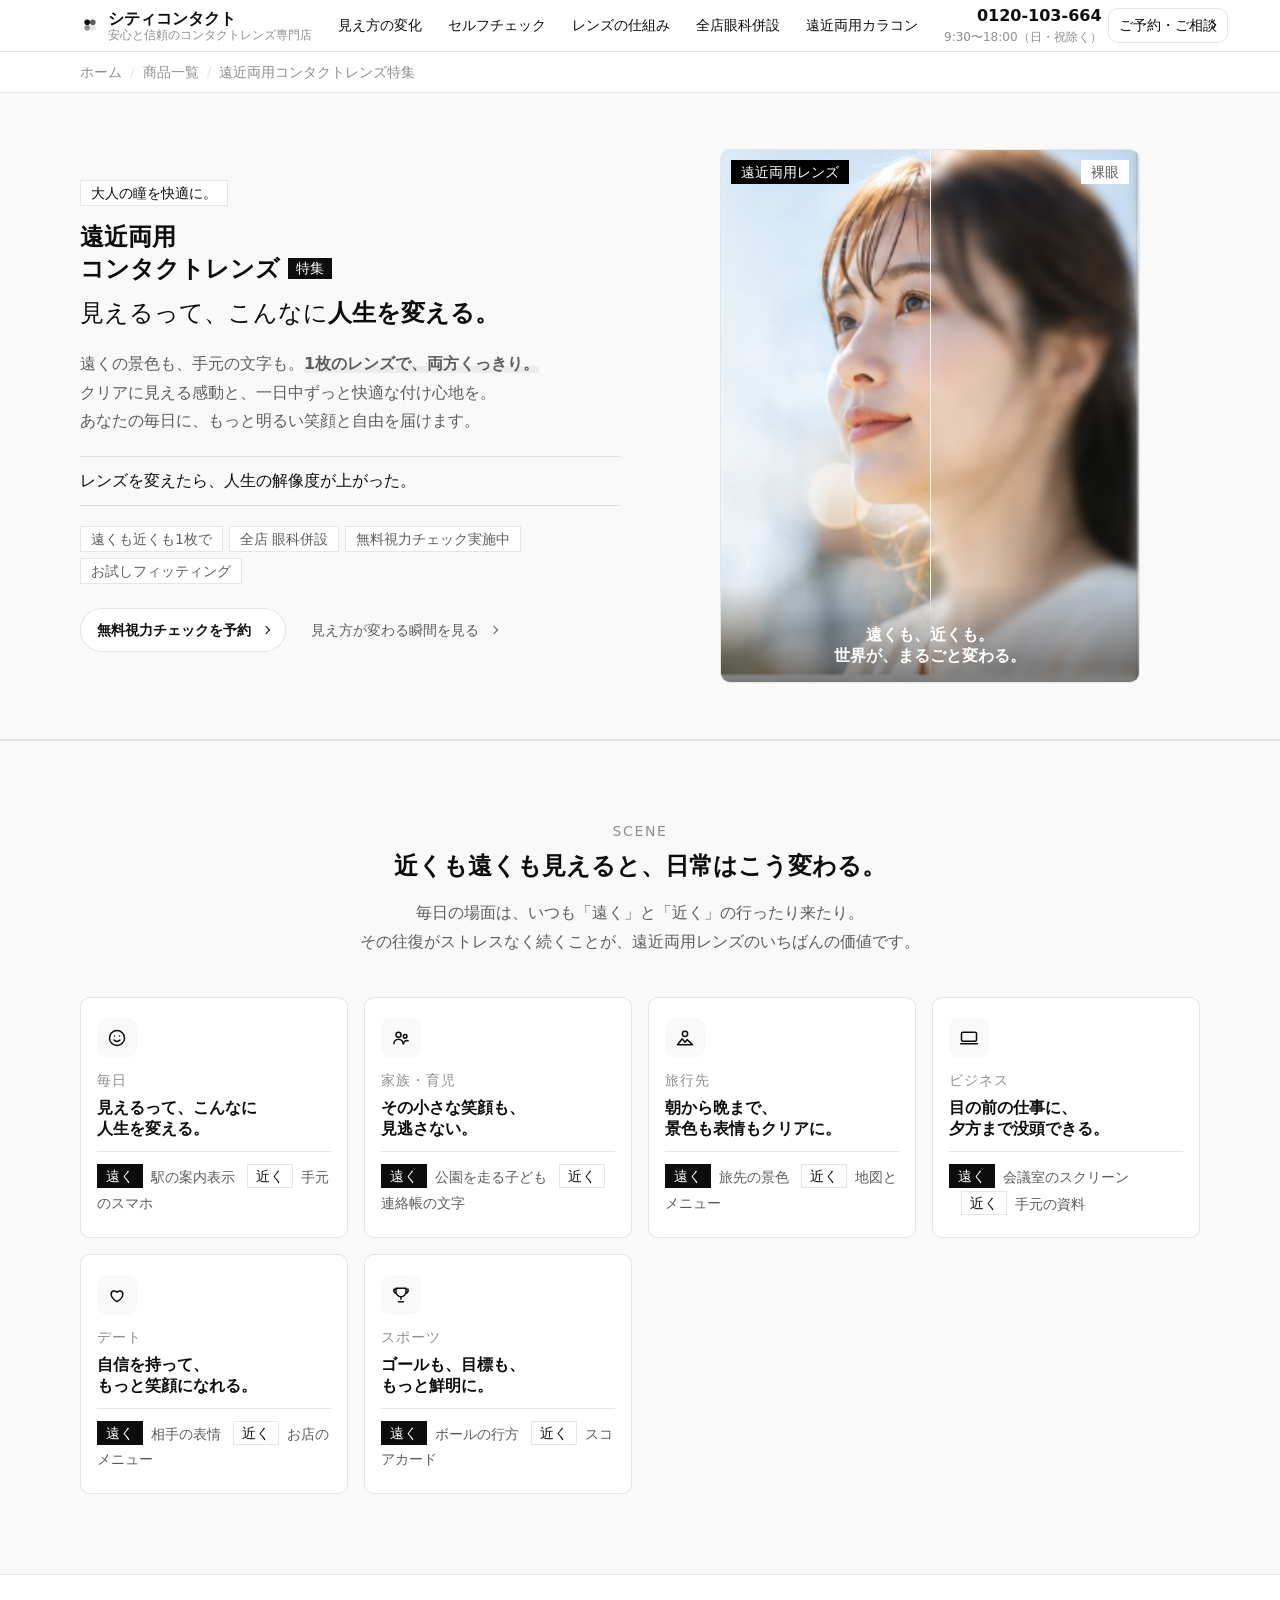
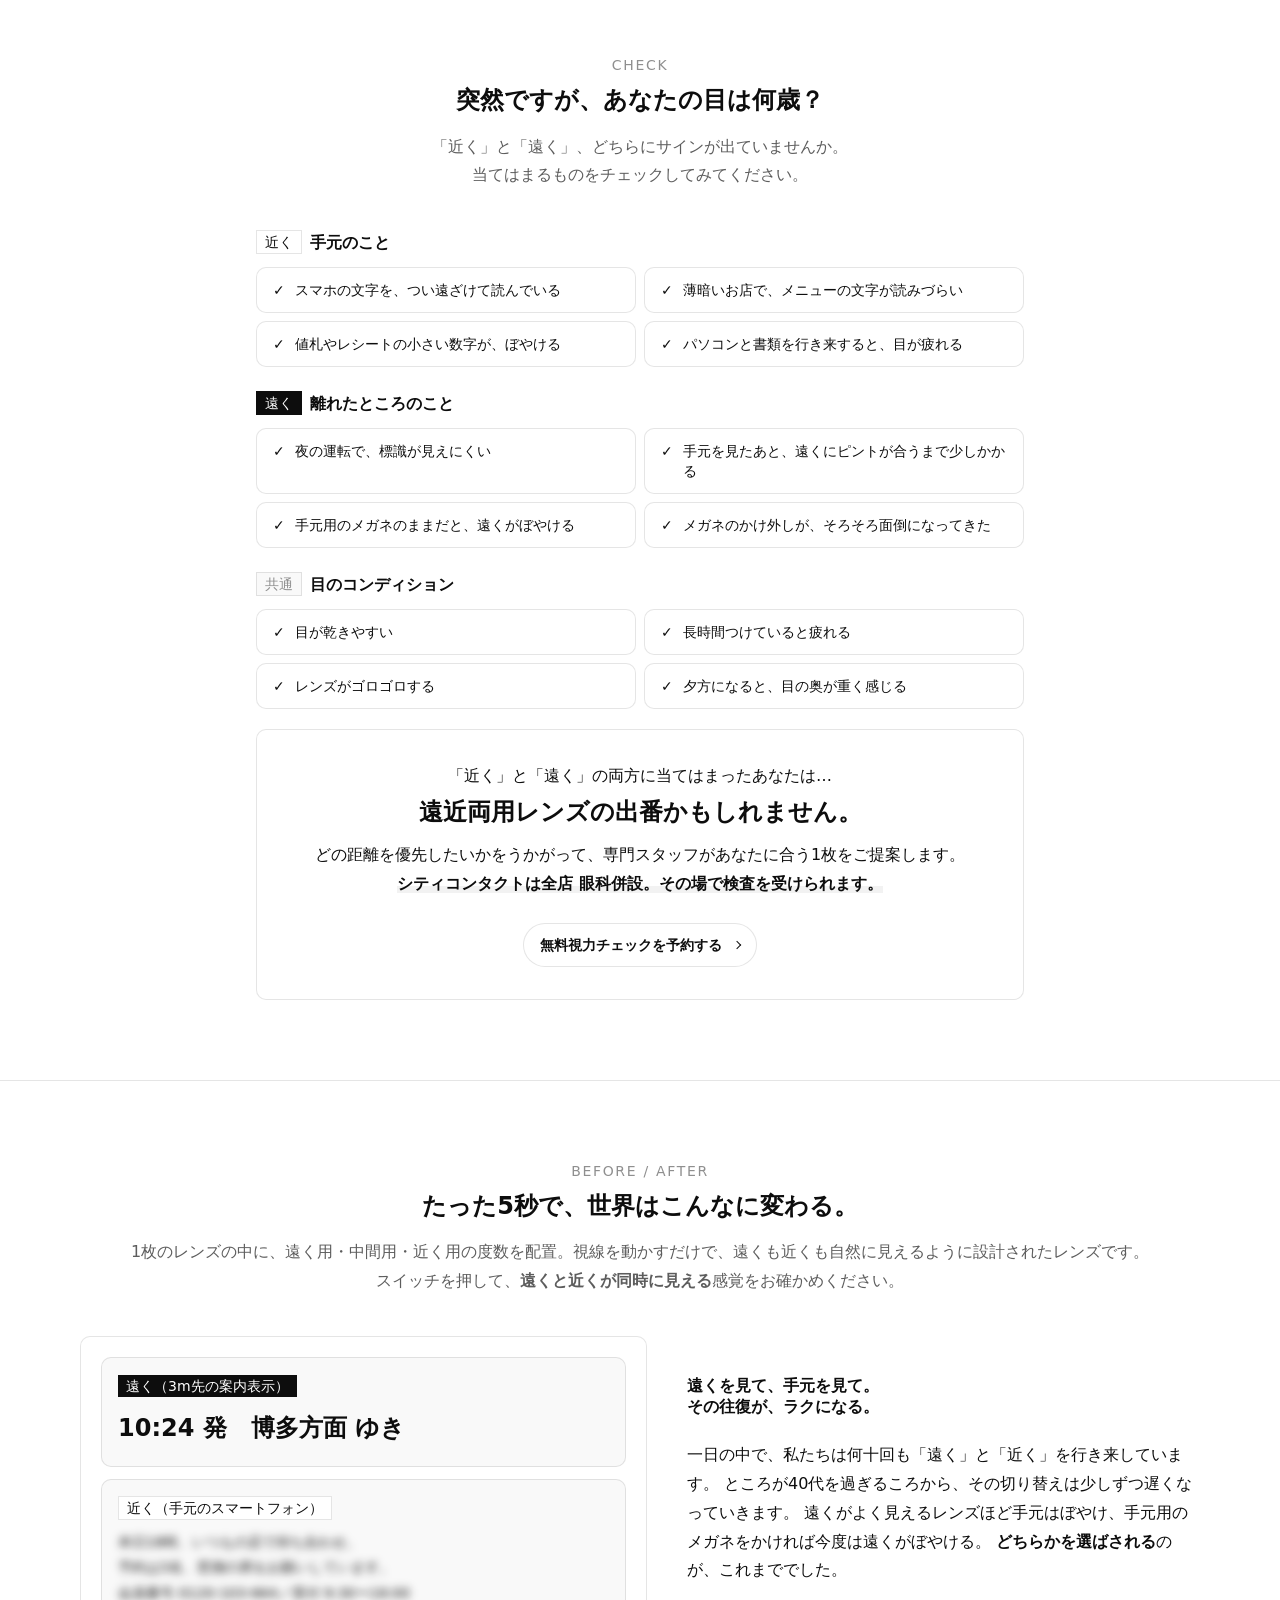
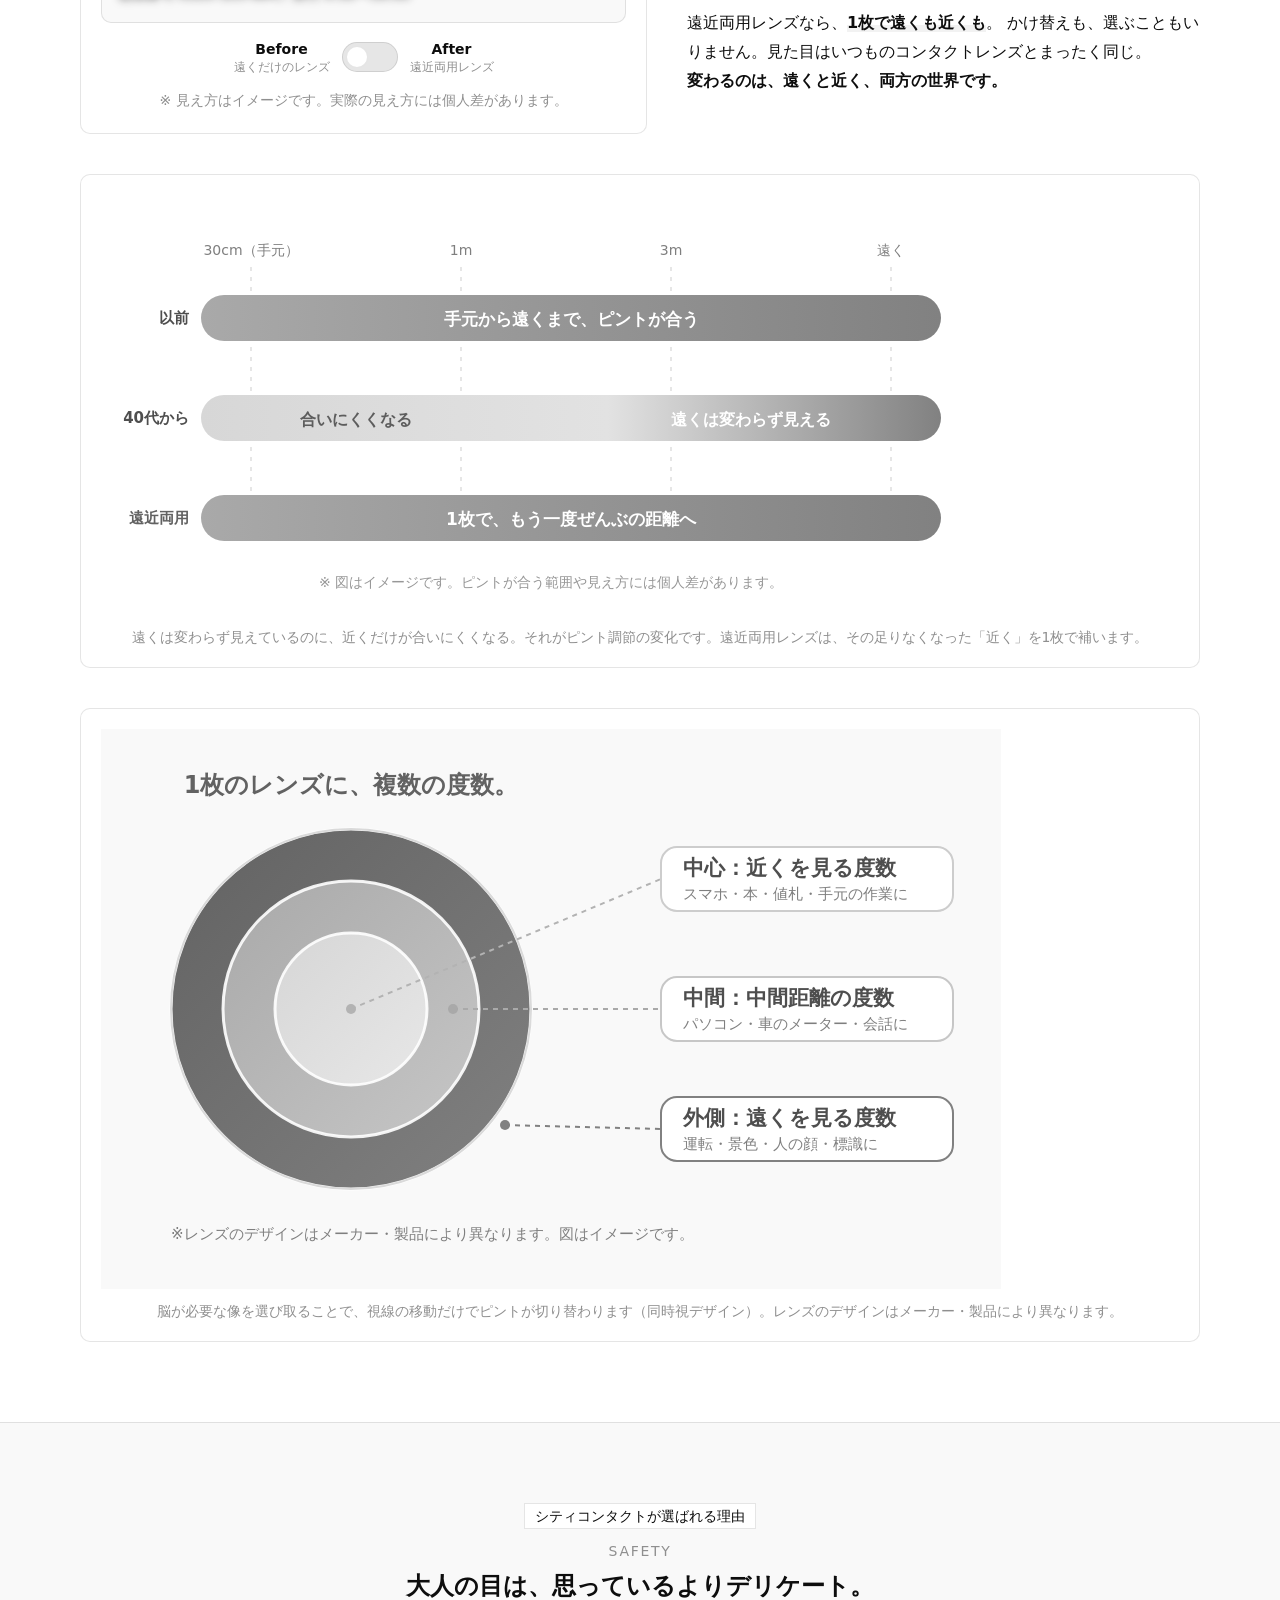
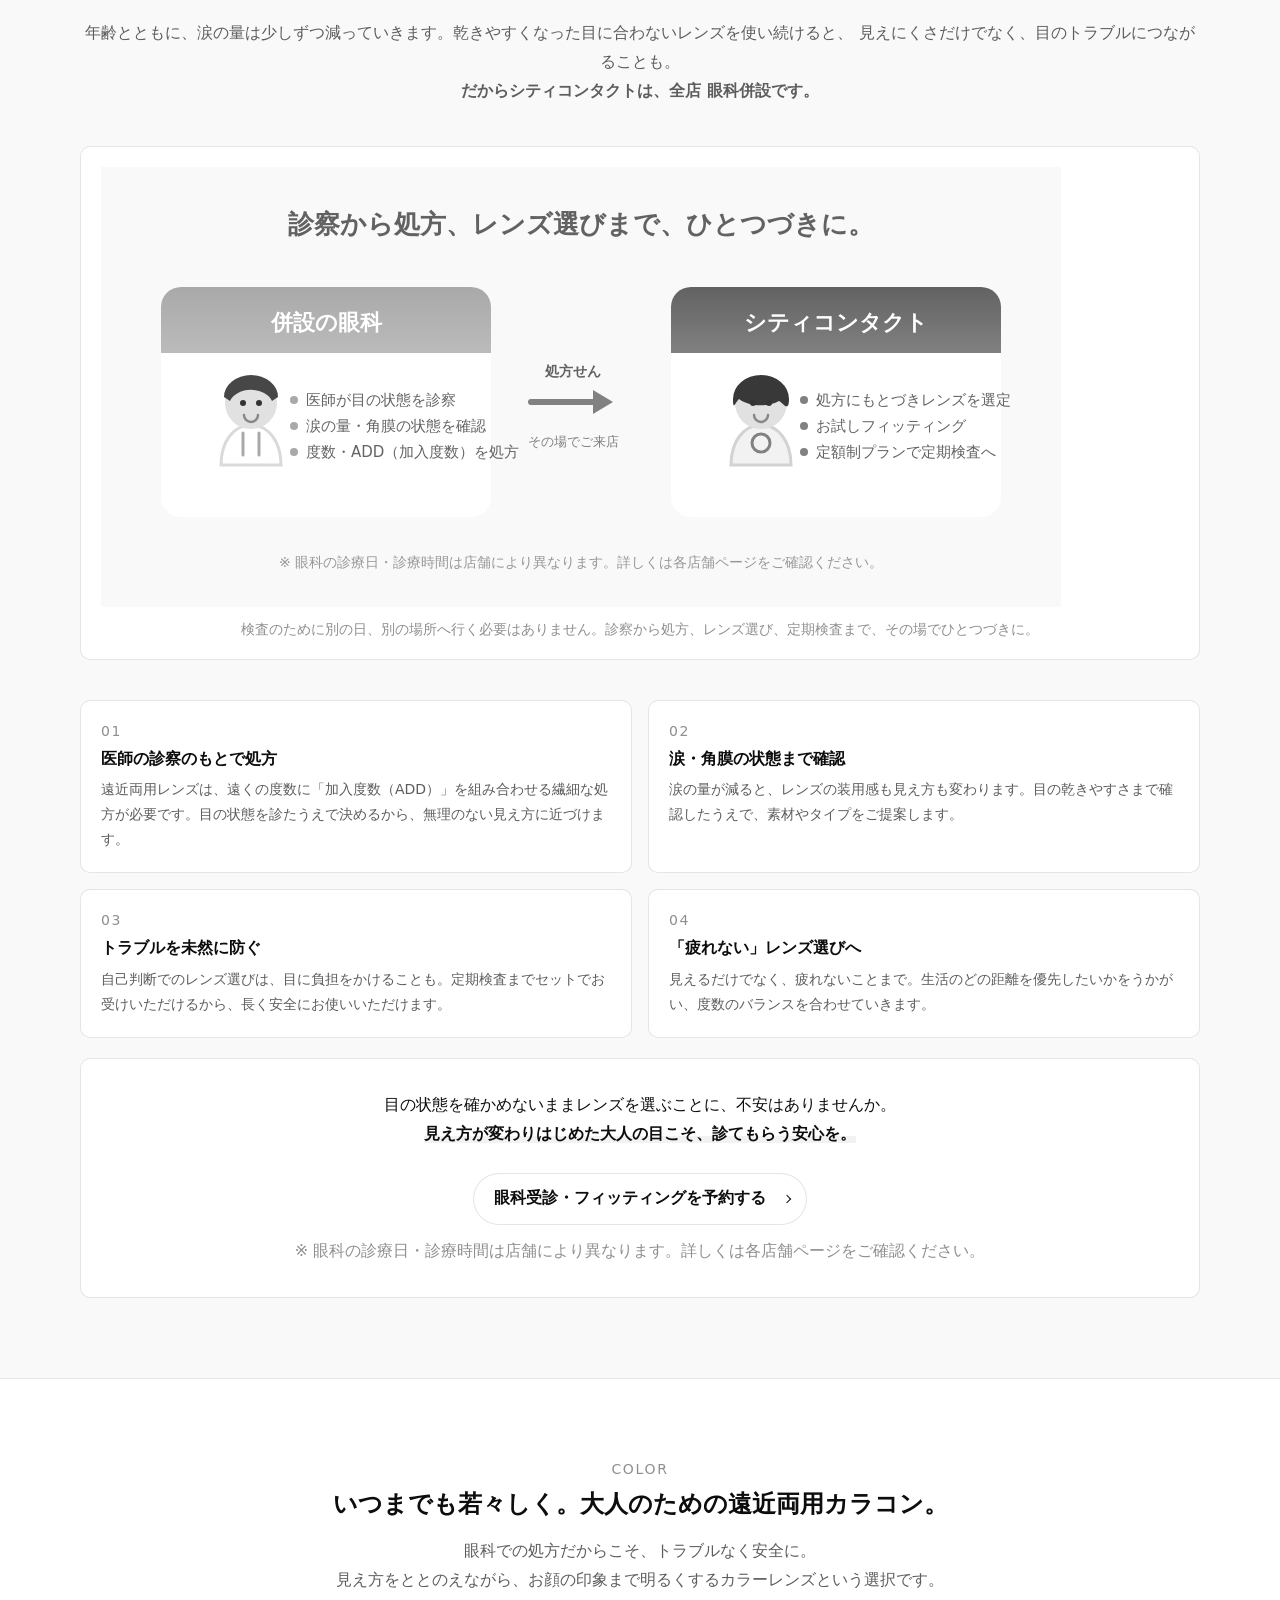
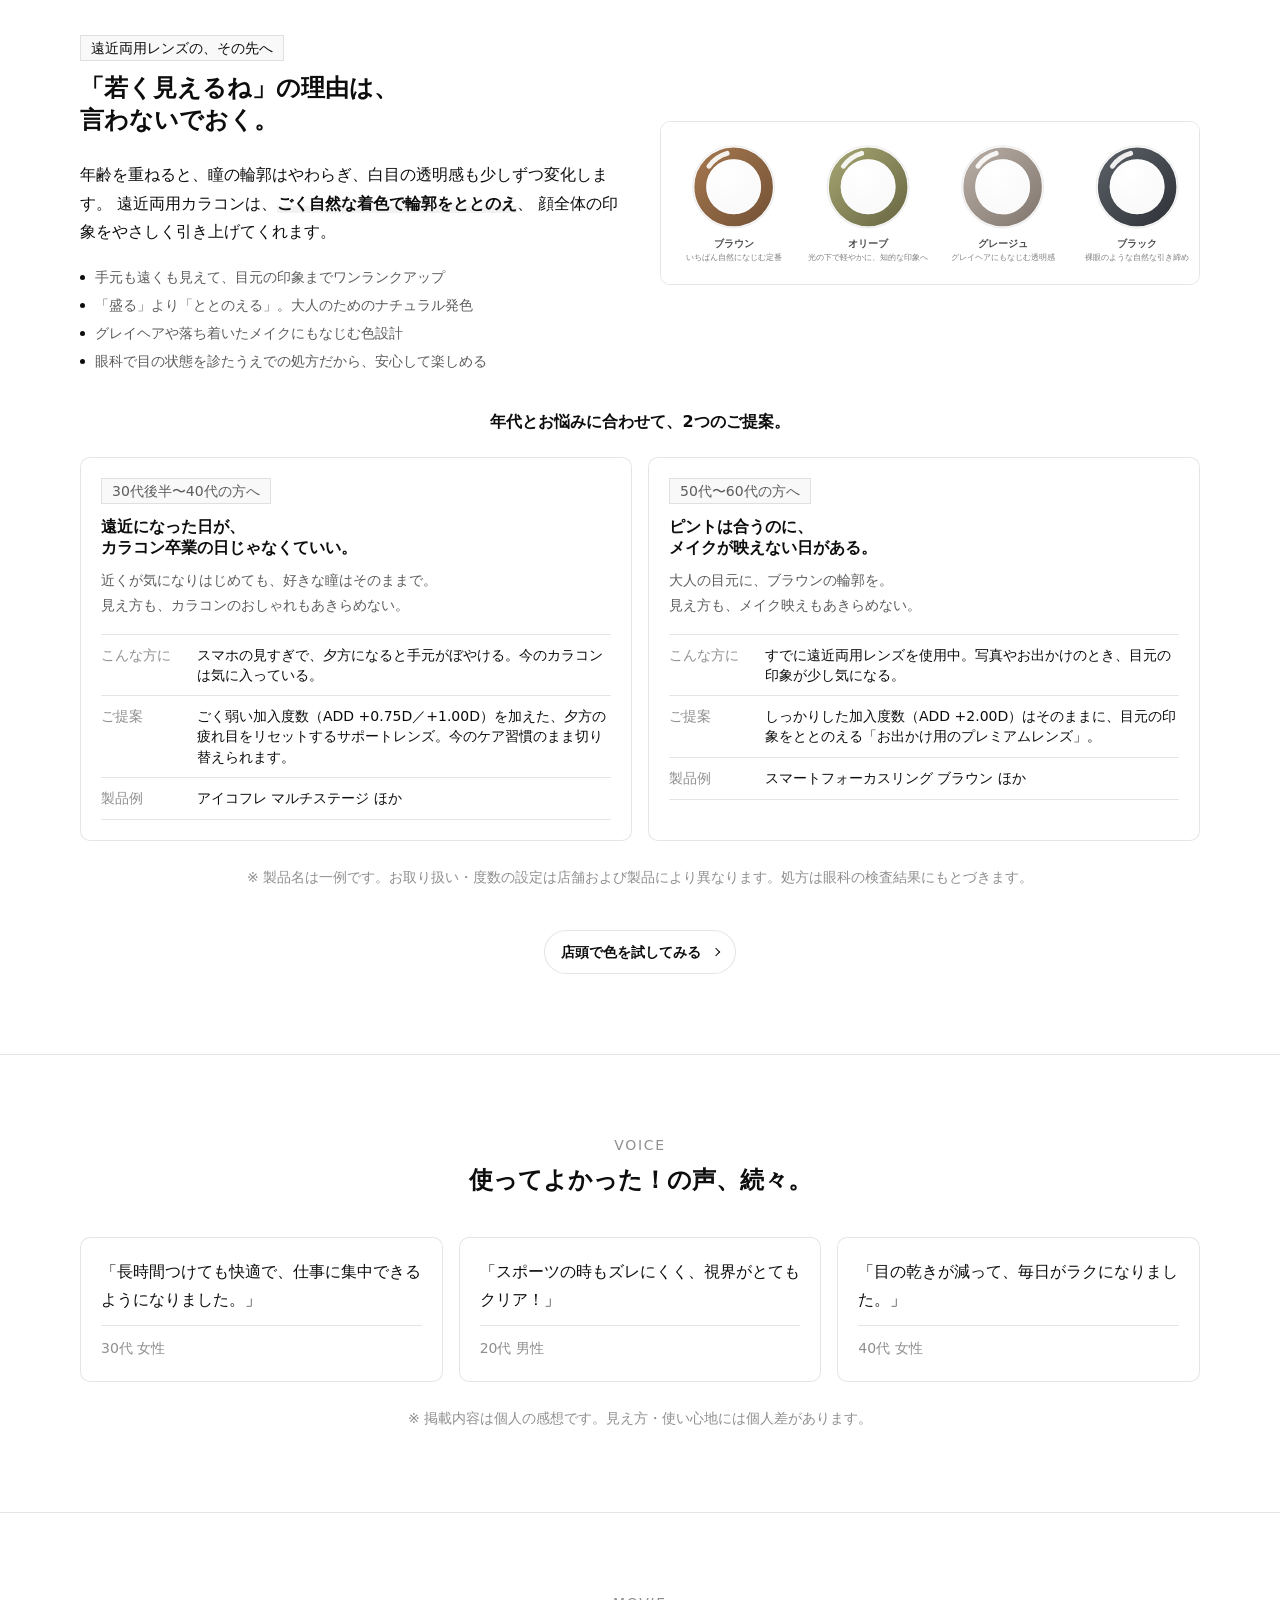
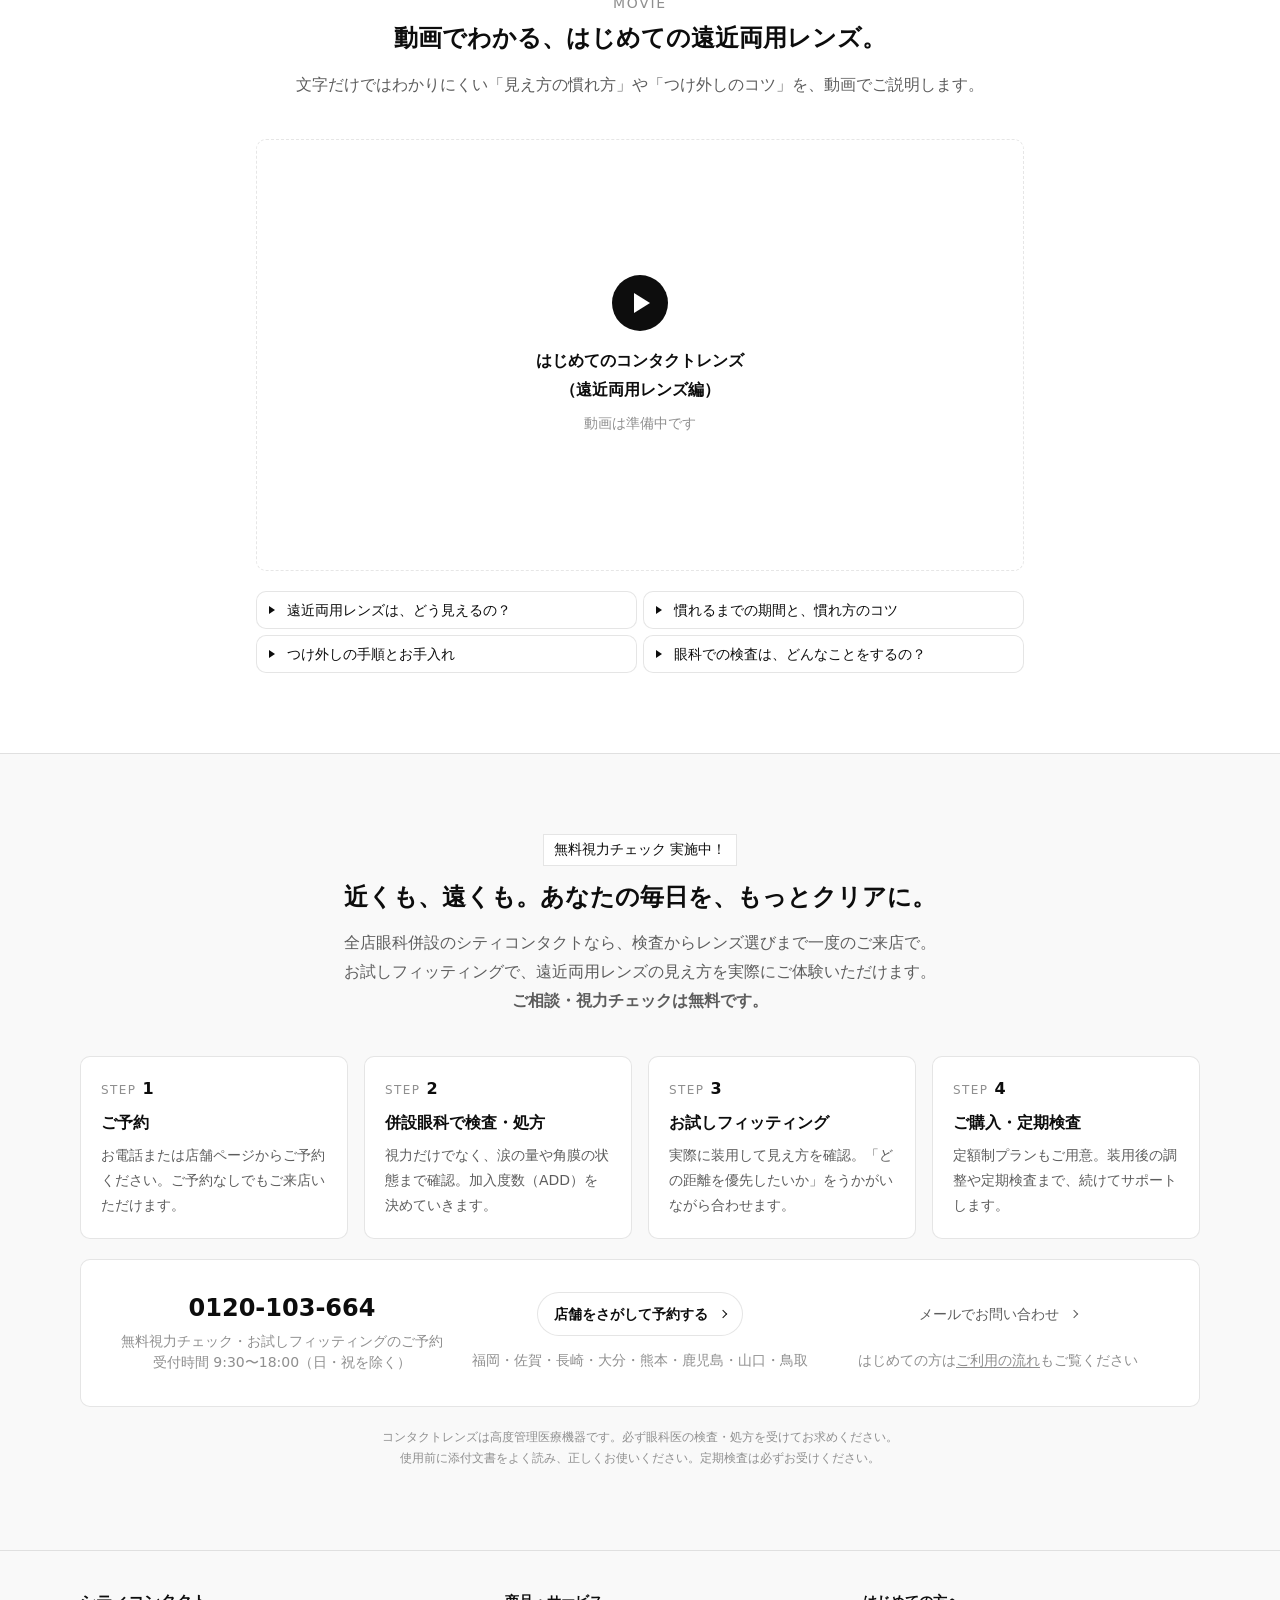
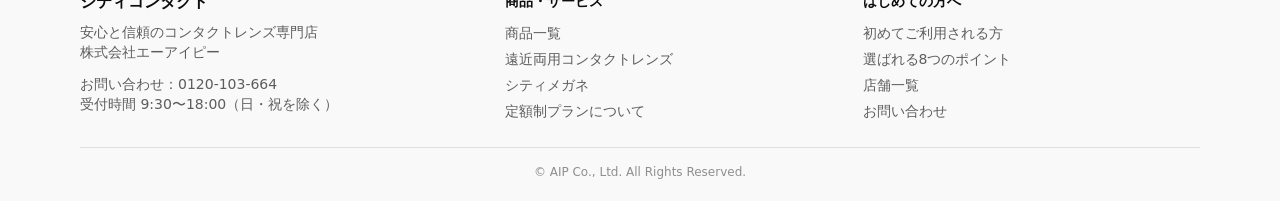
==== commit 2b797369: "DESIGN_6「graphite ink on warm paper」でページ全体を作り直し いただいたスタイルリファレンス DESIGN_6 に沿って、トンマナを ピンク基調から完全な無彩色（アク" ====
--- a/index.html
+++ b/index.html
@@ -23,9 +23,8 @@
 <meta property="og:url" content="https://www.city-contact.com/enkin/">
 <meta name="twitter:card" content="summary_large_image">
 <link rel="icon" href="assets/img/favicon.svg" type="image/svg+xml">
-<link rel="preconnect" href="https://fonts.googleapis.com">
-<link rel="preconnect" href="https://fonts.gstatic.com" crossorigin>
-<link href="https://fonts.googleapis.com/css2?family=Noto+Sans+JP:wght@400;500;700&display=swap" rel="stylesheet">
+<!-- DESIGN_6：Webフォントは読み込まず、OSのシステムフォントで表示します -->
+<meta name="theme-color" content="#ffffff">
 <link rel="stylesheet" href="assets/css/style.css">
 </head>
 <body>
@@ -35,10 +34,10 @@
   <div class="l-inner l-header__inner">
     <a class="l-header__logo" href="https://www.city-contact.com/">
       <svg viewBox="0 0 64 64" aria-hidden="true">
-        <circle cx="23" cy="23" r="9" fill="#E4638A"/>
-        <circle cx="41" cy="23" r="9" fill="#F292AF"/>
-        <circle cx="23" cy="41" r="9" fill="#F5A9C0"/>
-        <circle cx="41" cy="41" r="9" fill="#C2456C"/>
+        <circle cx="23" cy="23" r="9" fill="#0D0D0D"/>
+        <circle cx="41" cy="23" r="9" fill="#5D5D5D"/>
+        <circle cx="23" cy="41" r="9" fill="#8F8F8F"/>
+        <circle cx="41" cy="41" r="9" fill="#E6E6E6"/>
       </svg>
       <span>シティコンタクト<small>安心と信頼のコンタクトレンズ専門店</small></span>
     </a>
@@ -110,7 +109,7 @@
   </section>
 
   <!-- ===================== 生活シーン ===================== -->
-  <section class="p-section p-section--pink" id="scene">
+  <section class="p-section p-section--mist" id="scene">
     <div class="l-inner js-fade">
       <div class="c-heading">
         <span class="c-heading__en">SCENE</span>
@@ -442,7 +441,7 @@
   </section>
 
   <!-- ===== 【4】YouTube動画解説 ===== -->
-  <section class="p-section p-section--cream" id="movie">
+  <section class="p-section" id="movie">
     <div class="l-inner l-inner--narrow js-fade">
       <div class="c-heading">
         <span class="c-heading__en">MOVIE</span>
--- a/assets/css/style.css
+++ b/assets/css/style.css
@@ -1,36 +1,70 @@
 @charset "UTF-8";
 /* =========================================================
    シティコンタクト｜遠近両用レンズ ページ
-   - コーポレートサイトのトンマナ（白＋ピンク／やわらかい丸み）に準拠
-   - 配色は :root の変数を差し替えるだけで全体へ反映されます
+   デザインシステム：DESIGN_6「graphite ink on warm paper」
+
+   - 完全アクロマティック（無彩色）。色相は一切使いません。
+     階層は「文字の太さ」と「余白」で表します。
+   - 立体は影ではなく 1px の罫線（Hairline）で表します。
+   - Webフォントは読み込みません（OSのシステムフォントを使用）。
+   - 文字サイズは 14 / 16 / 24px の3段階。24pxを超える文字は使いません。
+
+   配色・寸法はすべて :root のトークンに集約しています。
+   詳細は docs/design-system.md をご覧ください。
    ========================================================= */
 
 :root {
-  /* Brand（コーポレートサイト準拠：ピンク） */
-  --c-primary: #e4638a;        /* メインピンク */
-  --c-primary-dark: #c2456c;   /* 濃いピンク（見出し・ホバー） */
-  --c-primary-light: #fdeff3;  /* 淡いピンク背景 */
-  --c-primary-pale: #fff7fa;   /* さらに淡いピンク背景 */
-  --c-secondary: #f292af;      /* サブピンク */
-  --c-cream: #faf5ec;          /* ベージュ背景 */
-  --c-cream-dark: #f2e9d9;
-
-  /* Base */
-  --c-text: #5c4a52;
-  --c-text-sub: #8a7c82;
-  --c-line: #f0e3e8;
-  --c-bg: #ffffff;
-
-  /* Layout */
-  --w-max: 1080px;
-  --radius: 16px;
-  --radius-lg: 26px;
-  --shadow-sm: 0 2px 10px rgba(184, 91, 123, .07);
-  --shadow: 0 8px 26px rgba(184, 91, 123, .12);
-  --shadow-lg: 0 18px 44px rgba(184, 91, 123, .16);
-  --header-h: 68px;
-
-  --font: "Noto Sans JP", "Hiragino Kaku Gothic ProN", "Hiragino Sans", "Yu Gothic", "Meiryo", sans-serif;
+  /* ---- Colors（DESIGN_6 トークン） ---- */
+  --color-sidebar-mist: #f9f9f9;   /* 副次的な面。ページの chrome が後退する */
+  --color-pure-white: #ffffff;     /* 主となる読みの面 */
+  --color-graphite-ink: #0d0d0d;   /* 本文・見出し・アイコン */
+  --color-mid-ash: #5d5d5d;        /* 補助テキスト */
+  --color-hollow: #8f8f8f;         /* 第三階層のテキスト・注釈・非活性 */
+  --color-hairline: #0000001a;     /* 1px の罫線。唯一の構造的区切り */
+  --color-hover-veil: #0000000d;   /* ホバー時の5%の黒。点滅ではなく呼吸 */
+  --color-ink-press: #000000;      /* 反転面・押下・ツールチップ */
+  --color-deep-charcoal: #00000080;/* モーダル等のスクリム（50%黒） */
+  --color-edge-gray: #e6e6e6;      /* 少し強い区切り／非活性の面 */
+
+  /* ---- Typography ---- */
+  --font: system-ui, -apple-system, BlinkMacSystemFont, "Segoe UI",
+          "Hiragino Sans", "Hiragino Kaku Gothic ProN", "Yu Gothic", "Meiryo", sans-serif;
+  --text-micro: 12px;   /* 法定表記など極小の注記のみ（DESIGN_6 の拡張） */
+  --text-caption: 14px;
+  --text-body: 16px;
+  --text-heading: 24px;
+  --leading-caption: 1.43;
+  --leading-body: 1.5;
+  --leading-heading: 1.33;
+  --leading-prose: 1.8;  /* 日本語の長文のみ。和文は 1.5 だと詰まって見えるため */
+  --fw-regular: 400;
+  --fw-medium: 500;
+  --fw-semibold: 600;
+
+  /* ---- Spacing ---- */
+  --spacing-6: 6px;
+  --spacing-8: 8px;
+  --spacing-10: 10px;
+  --spacing-12: 12px;
+  --spacing-16: 16px;
+  --spacing-20: 20px;
+
+  /* ---- Layout ---- */
+  --page-max-width: 1200px;
+  --w-max: 1120px;
+  --w-narrow: 768px;   /* 読みやすさのための本文幅 */
+  --section-gap: 24px;
+  --card-padding: 16px;
+  --element-gap: 6px;
+  --header-h: 52px;    /* DESIGN_6 の 52px ヘッダーストリップ */
+
+  /* ---- Radius ---- */
+  --radius-nav: 10px;
+  --radius-cards: 10px;
+  --radius-links: 16px;
+  --radius-badges: 0px;
+  --radius-buttons: 10px;
+  --radius-pill: 9999px;
 }
 
 /* ---------- Reset ---------- */
@@ -39,426 +73,606 @@
 body {
   margin: 0;
   font-family: var(--font);
-  color: var(--c-text);
-  background: var(--c-bg);
-  line-height: 1.95;
-  font-size: 16px;
+  color: var(--color-graphite-ink);
+  background: var(--color-pure-white);
+  font-size: var(--text-body);
+  line-height: var(--leading-body);
+  font-weight: var(--fw-regular);
   -webkit-font-smoothing: antialiased;
   text-size-adjust: 100%;
 }
 img, svg { max-width: 100%; height: auto; vertical-align: bottom; }
-a { color: var(--c-primary); text-decoration: none; transition: opacity .2s ease; }
-a:hover { opacity: .75; }
+a { color: inherit; text-decoration: none; transition: color .2s ease, background-color .2s ease, border-color .2s ease; }
 ul, ol { margin: 0; padding: 0; list-style: none; }
 h1, h2, h3, h4, p, figure, dl, dd { margin: 0; }
 button { font-family: inherit; cursor: pointer; }
 table { border-collapse: collapse; width: 100%; }
+:focus-visible { outline: 2px solid var(--color-graphite-ink); outline-offset: 2px; }
 
 /* ---------- Utility ---------- */
 .l-inner { width: min(100% - 40px, var(--w-max)); margin-inline: auto; }
-.l-inner--narrow { width: min(100% - 40px, 860px); margin-inline: auto; }
+.l-inner--narrow { width: min(100% - 40px, var(--w-narrow)); margin-inline: auto; }
 .u-center { text-align: center; }
-.u-mt-s { margin-top: 12px; }
-.u-mt { margin-top: 24px; }
-.u-mt-l { margin-top: 48px; }
-.u-note { font-size: 13px; line-height: 1.85; color: var(--c-text-sub); }
+.u-mt-s { margin-top: var(--spacing-12); }
+.u-mt { margin-top: var(--section-gap); }
+.u-mt-l { margin-top: 40px; }
+.u-note {
+  font-size: var(--text-caption); line-height: var(--leading-caption);
+  color: var(--color-hollow);
+}
+.u-note a { text-decoration: underline; text-underline-offset: 2px; }
 .u-sp-only { display: none; }
+/* 強調は色ではなく「薄い黒のマーカー＋ウェイト」で */
 .u-marker {
-  background: linear-gradient(transparent 62%, rgba(242, 146, 175, .38) 62%);
-  font-weight: 700;
-}
+  background: linear-gradient(transparent 64%, var(--color-hover-veil) 64%);
+  font-weight: var(--fw-semibold);
+}
+strong { font-weight: var(--fw-semibold); }
+em { font-style: normal; font-weight: var(--fw-semibold); }
+
+/* 長文パラグラフのみ和文向けの行間へ */
+.p-hero__sub, .p-section p, .c-card__text, .p-route__sub, .p-cv__lead { line-height: var(--leading-prose); }
 
 /* ---------- Section base ---------- */
-.p-section { padding: clamp(56px, 8vw, 92px) 0; }
-.p-section--pink { background: var(--c-primary-pale); }
-.p-section--cream { background: var(--c-cream); }
-
-.c-heading { text-align: center; margin-bottom: clamp(32px, 5vw, 52px); }
+/* 面は Pure White と Sidebar Mist の2枚だけ。
+   帯を交互に敷くのではなく、区切りは 1px のヘアラインが担います。
+   カードを並べるセクションだけミストにして、白いカードを浮かせます。 */
+.p-section {
+  padding: clamp(48px, 7vw, 80px) 0;
+  background: var(--color-pure-white);
+  border-top: 1px solid var(--color-hairline);
+}
+.p-section--mist,
+.p-clinic,
+.p-cv { background: var(--color-sidebar-mist); }
+
+.c-heading { text-align: center; margin-bottom: clamp(28px, 4vw, 40px); }
 .c-heading__en {
   display: block;
-  font-size: clamp(26px, 4vw, 38px); font-weight: 700; letter-spacing: .12em;
-  color: var(--c-primary); line-height: 1.2;
+  font-size: var(--text-caption); font-weight: var(--fw-medium);
+  letter-spacing: .12em; text-transform: uppercase;
+  color: var(--color-hollow); line-height: var(--leading-caption);
 }
 .c-heading__ja {
-  margin-top: 10px;
-  font-size: clamp(20px, 3vw, 30px); font-weight: 700; line-height: 1.6;
-  color: var(--c-text);
-}
-.c-heading__lead { margin-top: 18px; color: var(--c-text-sub); font-size: clamp(14px, 1.8vw, 16px); }
+  margin-top: var(--spacing-10);
+  font-size: var(--text-heading); font-weight: var(--fw-semibold);
+  line-height: var(--leading-heading); color: var(--color-graphite-ink);
+  letter-spacing: normal;
+}
+.c-heading__lead {
+  margin-top: var(--spacing-16);
+  color: var(--color-mid-ash); font-size: var(--text-body); line-height: var(--leading-prose);
+}
 
 .c-subheading {
-  text-align: center; font-size: clamp(19px, 2.6vw, 25px); font-weight: 700;
-  color: var(--c-primary-dark); line-height: 1.6; margin-bottom: 24px;
+  text-align: center; font-size: var(--text-body); font-weight: var(--fw-semibold);
+  color: var(--color-graphite-ink); line-height: var(--leading-heading);
+  margin-bottom: var(--section-gap);
 }
 .c-subheading--left { text-align: left; }
 
-/* ---------- Buttons ---------- */
+/* ---------- Buttons ----------
+   DESIGN_6 では CTA に固有の色を持たせません。
+   主ボタン＝白地＋1pxヘアライン＋ピル。副ボタン＝面なしのゴースト。
+   （広告受け皿としてCTAをもっと目立たせたい場合の切り替え方は README を参照）
+   -------------------------------------------------- */
 .c-btn {
   position: relative;
-  display: inline-flex; align-items: center; justify-content: center; gap: 12px;
-  min-height: 64px; padding: 12px 60px 12px 36px;
-  border-radius: 999px; border: none;
-  font-size: clamp(15px, 2vw, 17px); font-weight: 700; line-height: 1.5;
-  text-align: center;
-  transition: transform .2s ease, box-shadow .2s ease, background-color .2s ease;
-}
+  display: inline-flex; align-items: center; justify-content: center; gap: var(--spacing-8);
+  min-height: 44px; padding: var(--spacing-10) 34px var(--spacing-10) var(--spacing-16);
+  border-radius: var(--radius-pill); border: 1px solid transparent;
+  font-size: var(--text-caption); font-weight: var(--fw-medium); line-height: var(--leading-caption);
+  color: var(--color-graphite-ink); text-align: center; background: transparent;
+}
+/* 小さなシェブロン（装飾の円は置きません） */
 .c-btn::after {
-  content: ""; position: absolute; right: 20px; top: 50%; translate: 0 -50%;
-  width: 26px; height: 26px; border-radius: 50%; background: rgba(255, 255, 255, .3);
-}
-.c-btn::before {
-  content: ""; position: absolute; right: 30px; top: 50%; z-index: 1;
-  width: 7px; height: 7px; border-top: 2px solid currentColor; border-right: 2px solid currentColor;
+  content: ""; position: absolute; right: var(--spacing-16); top: 50%;
+  width: 6px; height: 6px;
+  border-top: 1.5px solid currentColor; border-right: 1.5px solid currentColor;
   rotate: 45deg; translate: 0 -50%;
 }
-.c-btn--ghost::after, .c-btn--tel::after { background: var(--c-primary-light); }
-.c-btn:hover { opacity: 1; transform: translateY(-2px); box-shadow: var(--shadow); }
-.c-btn--cv { background: var(--c-primary); color: #fff; box-shadow: 0 8px 18px rgba(228, 99, 138, .28); }
-.c-btn--cv:hover { background: var(--c-primary-dark); }
-.c-btn--ghost { background: #fff; color: var(--c-primary); border: 2px solid var(--c-primary); }
-.c-btn--tel { background: #fff; color: var(--c-primary-dark); border: 2px solid var(--c-primary); }
-.c-btn--lg { min-height: 74px; font-size: clamp(16px, 2.2vw, 19px); padding-inline: 44px 68px; }
+.c-btn--cv,
+.c-btn--tel {
+  background: var(--color-pure-white);
+  border-color: var(--color-hairline);
+  font-weight: var(--fw-semibold);
+}
+.c-btn--cv:hover,
+.c-btn--tel:hover { border-color: #00000026; background: var(--color-pure-white); }
+.c-btn--ghost { background: transparent; color: var(--color-mid-ash); }
+.c-btn--ghost:hover { background: var(--color-hover-veil); color: var(--color-graphite-ink); }
+.c-btn--lg { min-height: 52px; font-size: var(--text-body); padding-inline: var(--spacing-20) 40px; }
 
 /* ---------- Header ---------- */
 .l-header {
   position: sticky; top: 0; z-index: 100;
   height: var(--header-h);
-  background: rgba(255, 255, 255, .97);
-  border-bottom: 1px solid var(--c-line);
-}
-.l-header__inner { height: 100%; display: flex; align-items: center; gap: 20px; }
-.l-header__logo { display: flex; align-items: center; gap: 10px; font-weight: 700; color: #3b3b3b; font-size: 19px; letter-spacing: .04em; white-space: nowrap; flex: none; }
-.l-header__logo svg { width: 30px; height: 30px; flex: none; }
-.l-header__logo small { display: block; font-size: 10px; white-space: nowrap; font-weight: 500; color: var(--c-text-sub); letter-spacing: .02em; }
-.l-header__nav { margin-left: auto; display: flex; align-items: center; gap: 20px; }
-.l-header__nav > a { color: var(--c-text); font-size: 13px; font-weight: 500; white-space: nowrap; }
-.l-header__nav > a:hover { color: var(--c-primary); }
-.l-header__tel { text-align: right; line-height: 1.25; white-space: nowrap; flex: none; }
-.l-header__tel strong { display: block; font-size: 19px; color: var(--c-primary-dark); letter-spacing: .02em; }
-.l-header__tel span { font-size: 10px; color: var(--c-text-sub); }
-.l-header__cta { min-height: 44px; padding: 8px 40px 8px 20px; font-size: 13px; }
-.l-header__cta::after { width: 18px; height: 18px; right: 12px; }
+  background: var(--color-pure-white);
+  border-bottom: 1px solid var(--color-hairline);
+}
+.l-header__inner { height: 100%; display: flex; align-items: center; gap: var(--spacing-16); }
+.l-header__logo {
+  display: flex; align-items: center; gap: var(--spacing-8);
+  font-weight: var(--fw-semibold); color: var(--color-graphite-ink);
+  font-size: var(--text-body); line-height: 1.2; white-space: nowrap; flex: none;
+}
+.l-header__logo svg { width: 20px; height: 20px; flex: none; }
+.l-header__logo small {
+  display: block; font-size: var(--text-micro); white-space: nowrap;
+  font-weight: var(--fw-regular); color: var(--color-hollow);
+}
+.l-header__nav { margin-left: auto; display: flex; align-items: center; gap: var(--element-gap); }
+.l-header__nav > a {
+  color: var(--color-graphite-ink); font-size: var(--text-caption); font-weight: var(--fw-regular);
+  white-space: nowrap; padding: var(--spacing-6) var(--spacing-10); border-radius: var(--radius-nav);
+}
+.l-header__nav > a:hover { background: var(--color-hover-veil); }
+.l-header__tel { text-align: right; line-height: 1.2; white-space: nowrap; flex: none; margin-left: var(--spacing-10); }
+.l-header__tel strong {
+  display: block; font-size: var(--text-body); font-weight: var(--fw-semibold);
+  color: var(--color-graphite-ink);
+}
+.l-header__tel span { font-size: var(--text-micro); color: var(--color-hollow); }
+.l-header__cta { min-height: 32px; padding: var(--spacing-6) 28px var(--spacing-6) var(--spacing-12); font-size: var(--text-caption); }
+.l-header__cta::after { right: var(--spacing-12); }
 
 /* パンくず */
-.c-breadcrumb { padding: 12px 0; font-size: 12px; color: var(--c-text-sub); background: var(--c-primary-light); }
-.c-breadcrumb ol { display: flex; flex-wrap: wrap; gap: 8px; }
-.c-breadcrumb li + li::before { content: "＞"; margin-right: 8px; color: #ddc6ce; }
+.c-breadcrumb {
+  padding: var(--spacing-10) 0;
+  font-size: var(--text-caption); line-height: var(--leading-caption);
+  color: var(--color-hollow);
+  background: var(--color-pure-white); border-bottom: 1px solid var(--color-hairline);
+}
+.c-breadcrumb ol { display: flex; flex-wrap: wrap; gap: var(--spacing-8); }
+.c-breadcrumb a:hover { color: var(--color-graphite-ink); }
+.c-breadcrumb li + li::before { content: "/"; margin-right: var(--spacing-8); color: var(--color-edge-gray); }
 
 /* ---------- Hero ---------- */
-.p-hero { position: relative; overflow: hidden; background: linear-gradient(165deg, #fff3f6 0%, #fdeff3 55%, #fbf5ee 100%); }
+.p-hero {
+  position: relative; overflow: hidden;
+  background: var(--color-sidebar-mist);
+  border-bottom: 1px solid var(--color-hairline);
+}
 .p-hero__inner {
-  display: grid; grid-template-columns: 1fr 1fr; gap: clamp(24px, 4vw, 48px);
-  align-items: center; padding: clamp(36px, 5vw, 64px) 0;
-}
+  display: grid; grid-template-columns: 1fr 1fr; gap: clamp(24px, 4vw, 40px);
+  align-items: center; padding: clamp(32px, 5vw, 56px) 0;
+}
+/* Badge / Chip：0px 角。色ではなく面と罫線で示す */
 .p-hero__badge {
-  display: inline-flex; align-items: center; gap: 8px;
-  background: var(--c-primary); color: #fff; font-size: 13px; font-weight: 700;
-  padding: 7px 20px; border-radius: 999px;
-}
-.p-hero__lead { margin-top: 18px; font-size: clamp(15px, 2vw, 18px); font-weight: 700; color: var(--c-text-sub); }
-.p-hero__title { margin-top: 16px; }
+  display: inline-block;
+  background: var(--color-pure-white); color: var(--color-graphite-ink);
+  border: 1px solid var(--color-hairline); border-radius: var(--radius-badges);
+  font-size: var(--text-caption); font-weight: var(--fw-medium);
+  line-height: var(--leading-caption); padding: 2px var(--spacing-10);
+}
+.p-hero__title { margin-top: var(--spacing-16); }
+/* 商品名（特集）は最大級の 24px／600 で掲出 */
 .p-hero__product {
-  display: inline-block;
-  background: var(--c-primary); color: #fff;
-  font-size: clamp(24px, 2.9vw, 36px); font-weight: 700; line-height: 1.4;
-  letter-spacing: .02em; padding: .18em .5em; border-radius: 14px;
-  box-shadow: 0 6px 16px rgba(228, 99, 138, .24);
+  display: block;
+  font-size: var(--text-heading); font-weight: var(--fw-semibold);
+  line-height: var(--leading-heading); color: var(--color-graphite-ink);
 }
 .p-hero__product small {
-  font-size: .62em; font-weight: 700; margin-left: .35em;
-  padding: .1em .5em; border-radius: 8px;
-  background: rgba(255, 255, 255, .22);
-}
+  display: inline-block; margin-left: var(--spacing-8); vertical-align: 4px;
+  font-size: var(--text-caption); font-weight: var(--fw-medium);
+  padding: 1px var(--spacing-8); border-radius: var(--radius-badges);
+  background: var(--color-graphite-ink); color: var(--color-pure-white);
+}
+/* キャッチは同じ 24px。太さの差だけで階層をつくる */
 .p-hero__catch {
-  display: block; margin-top: 18px;
-  font-size: clamp(18px, 2.2vw, 27px); font-weight: 700; line-height: 1.6;
-  color: var(--c-text); letter-spacing: .01em;
-}
-.p-hero__catch em { font-style: normal; color: var(--c-primary); }
-.p-hero__sub { margin-top: 20px; font-size: clamp(14px, 1.9vw, 17px); }
+  display: block; margin-top: var(--spacing-12);
+  font-size: var(--text-heading); font-weight: var(--fw-regular);
+  line-height: var(--leading-heading); color: var(--color-graphite-ink);
+}
+.p-hero__catch em { font-weight: var(--fw-semibold); }
+.p-hero__sub { margin-top: var(--spacing-20); font-size: var(--text-body); color: var(--color-mid-ash); }
 .p-hero__concept {
-  margin-top: 22px; display: inline-block;
-  font-size: clamp(15px, 2vw, 18px); font-weight: 700; color: var(--c-primary-dark);
-  border-top: 2px dotted var(--c-secondary); border-bottom: 2px dotted var(--c-secondary);
-  padding: 8px 4px;
-}
-.p-hero__points { margin-top: 24px; display: flex; flex-wrap: wrap; gap: 8px; }
+  margin-top: var(--spacing-20); display: block;
+  font-size: var(--text-body); font-weight: var(--fw-medium); color: var(--color-graphite-ink);
+  border-block: 1px solid var(--color-hairline); padding: var(--spacing-12) 0;
+}
+.p-hero__points { margin-top: var(--spacing-20); display: flex; flex-wrap: wrap; gap: var(--element-gap); }
 .p-hero__points li {
-  background: #fff; border: 1px solid var(--c-secondary); color: var(--c-primary-dark);
-  border-radius: 999px; padding: 5px 16px; font-size: 13px; font-weight: 700;
-}
-.p-hero__cta { margin-top: 30px; display: flex; flex-wrap: wrap; gap: 14px; }
-.p-hero__figure { position: relative; }
-.p-hero__figure { display: flex; justify-content: center; }
+  background: var(--color-pure-white); border: 1px solid var(--color-hairline);
+  color: var(--color-mid-ash); border-radius: var(--radius-badges);
+  padding: 2px var(--spacing-10); font-size: var(--text-caption); line-height: var(--leading-caption);
+}
+.p-hero__cta { margin-top: var(--section-gap); display: flex; flex-wrap: wrap; gap: var(--spacing-8); }
+.p-hero__figure { position: relative; display: flex; justify-content: center; margin: 0; }
 
 /* メインビジュアル（写真：左＝コンタクトあり／右＝裸眼） */
 .p-kv {
-  position: relative; width: min(100%, 440px);
-  border-radius: var(--radius-lg); overflow: hidden;
-  box-shadow: var(--shadow-lg); background: #fff; isolation: isolate;
+  position: relative; width: min(100%, 420px);
+  border-radius: var(--radius-cards); overflow: hidden;
+  border: 1px solid var(--color-hairline);
+  background: var(--color-pure-white); isolation: isolate;
 }
 .p-kv__base { display: block; width: 100%; height: auto; }
 .p-kv__blur {
   position: absolute; inset: 0; pointer-events: none;
-  background-image: inherit;
   backdrop-filter: blur(5px) saturate(.72) brightness(1.04);
   -webkit-backdrop-filter: blur(5px) saturate(.72) brightness(1.04);
   clip-path: inset(0 0 0 50%);
 }
 .p-kv__divider {
-  position: absolute; top: 0; bottom: 0; left: 50%; width: 2px;
-  background: rgba(255, 255, 255, .9); box-shadow: 0 0 0 1px rgba(228, 99, 138, .35);
+  position: absolute; top: 0; bottom: 0; left: 50%; width: 1px;
+  background: rgba(255, 255, 255, .92);
 }
 .p-kv__tag {
-  position: absolute; top: 14px; z-index: 2;
-  font-size: 12px; font-weight: 700; padding: 5px 14px; border-radius: 999px;
-  white-space: nowrap;
-}
-.p-kv__tag--after { left: 14px; background: var(--c-primary); color: #fff; }
-.p-kv__tag--before { right: 14px; background: rgba(255, 255, 255, .92); color: #7d6f75; }
+  position: absolute; top: var(--spacing-10); z-index: 2;
+  font-size: var(--text-caption); font-weight: var(--fw-medium);
+  line-height: var(--leading-caption);
+  padding: 2px var(--spacing-10); border-radius: var(--radius-badges); white-space: nowrap;
+}
+/* 「あり／なし」は色ではなく、反転面と白面の対比で示す */
+.p-kv__tag--after { left: var(--spacing-10); background: var(--color-ink-press); color: var(--color-pure-white); }
+.p-kv__tag--before { right: var(--spacing-10); background: var(--color-pure-white); color: var(--color-mid-ash); }
 .p-kv__copy {
   position: absolute; left: 0; right: 0; bottom: 0; z-index: 2;
-  padding: 42px 20px 18px; text-align: center;
-  font-size: clamp(17px, 2.4vw, 21px); font-weight: 700; color: #fff; line-height: 1.5;
-  text-shadow: 0 2px 12px rgba(0, 0, 0, .5);
-  background: linear-gradient(transparent, rgba(60, 30, 42, .55));
+  padding: 40px var(--spacing-16) var(--spacing-16); text-align: center;
+  font-size: var(--text-body); font-weight: var(--fw-semibold);
+  color: var(--color-pure-white); line-height: var(--leading-heading);
+  background: linear-gradient(transparent, var(--color-deep-charcoal));
 }
 
 /* ---------- 生活シーン ---------- */
-.p-scenes { display: grid; grid-template-columns: repeat(auto-fit, minmax(min(260px, 100%), 1fr)); gap: 20px; }
+.p-scenes { display: grid; grid-template-columns: repeat(auto-fit, minmax(min(260px, 100%), 1fr)); gap: var(--spacing-16); }
 .p-scene {
-  background: #fff; border-radius: var(--radius-lg); padding: 30px 24px; text-align: center;
-  box-shadow: var(--shadow-sm); border: 1px solid var(--c-line);
-  transition: transform .25s ease, box-shadow .25s ease;
-}
-.p-scene:hover { transform: translateY(-4px); box-shadow: var(--shadow); }
+  background: var(--color-pure-white); border: 1px solid var(--color-hairline);
+  border-radius: var(--radius-cards); padding: var(--spacing-20) var(--card-padding);
+  transition: background-color .2s ease;
+}
+.p-scene:hover { background: var(--color-hover-veil); }
 .p-scene__icon {
-  display: grid; place-items: center; width: 62px; height: 62px; margin: 0 auto 14px;
-  border-radius: 50%; background: var(--c-primary-light); color: var(--c-primary);
-}
-.p-scene__icon svg { width: 30px; height: 30px; }
+  display: grid; place-items: center; width: 40px; height: 40px; margin-bottom: var(--spacing-12);
+  border-radius: var(--radius-cards); background: var(--color-sidebar-mist); color: var(--color-graphite-ink);
+}
+.p-scene__icon svg { width: 20px; height: 20px; }
 .p-scene__tag {
-  display: inline-block; color: var(--c-primary); font-size: 12px; font-weight: 700;
-  letter-spacing: .08em; margin-bottom: 8px;
-}
-.p-scene__copy { font-size: clamp(17px, 2.2vw, 20px); font-weight: 700; line-height: 1.6; color: var(--c-text); }
+  display: block; color: var(--color-hollow); font-size: var(--text-caption);
+  font-weight: var(--fw-medium); letter-spacing: .08em; margin-bottom: var(--element-gap);
+}
+.p-scene__copy {
+  font-size: var(--text-body); font-weight: var(--fw-semibold);
+  line-height: var(--leading-heading); color: var(--color-graphite-ink);
+}
 .p-scene__pair {
-  margin-top: 16px; padding-top: 14px; border-top: 1px dashed var(--c-line);
-  font-size: 13px; color: var(--c-text-sub); line-height: 2;
-}
-
-/* 遠く／近くのラベル */
+  margin-top: var(--spacing-12); padding-top: var(--spacing-12);
+  border-top: 1px solid var(--color-hairline);
+  font-size: var(--text-caption); color: var(--color-mid-ash); line-height: 2;
+}
+
+/* 遠く／近く／共通のラベル：塗り・枠線・文字色の3段階で描き分ける */
 .p-scene__far, .p-scene__near, .p-scene__both {
-  display: inline-block; margin-right: 8px; padding: 2px 10px;
-  border-radius: 999px; font-size: 11px; font-weight: 700; color: #fff; vertical-align: 2px;
-}
-.p-scene__far { background: var(--c-primary-dark); }
-.p-scene__near { background: var(--c-primary); }
-.p-scene__both { background: #b9a7ae; }
-.p-scene__pair .p-scene__near { margin-left: 14px; }
+  display: inline-block; margin-right: var(--spacing-8); padding: 1px var(--spacing-8);
+  border-radius: var(--radius-badges); font-size: var(--text-caption);
+  font-weight: var(--fw-medium); line-height: var(--leading-caption); vertical-align: 1px;
+  border: 1px solid var(--color-hairline);
+}
+.p-scene__far { background: var(--color-graphite-ink); color: var(--color-pure-white); border-color: var(--color-graphite-ink); }
+.p-scene__near { background: var(--color-pure-white); color: var(--color-graphite-ink); }
+.p-scene__both { background: var(--color-sidebar-mist); color: var(--color-hollow); }
+.p-scene__pair .p-scene__near { margin-left: var(--spacing-12); }
 
 /* チェックの見出し */
 .p-check__label {
-  font-size: 16px; font-weight: 700; color: var(--c-text); margin-bottom: 12px;
+  font-size: var(--text-body); font-weight: var(--fw-semibold);
+  color: var(--color-graphite-ink); margin-bottom: var(--spacing-12);
 }
 
 /* ---------- 目の年齢チェック ---------- */
-.p-worry__result { font-size: clamp(16px, 2.2vw, 20px); font-weight: 700; line-height: 1.6; }
-.p-worry__result em { font-style: normal; display: inline-block; margin-top: 6px; font-size: clamp(20px, 3vw, 27px); color: var(--c-primary); }
-.p-worry__list { display: grid; grid-template-columns: repeat(auto-fit, minmax(min(280px, 100%), 1fr)); gap: 14px; }
+.p-worry__result { font-size: var(--text-body); font-weight: var(--fw-regular); line-height: var(--leading-prose); }
+.p-worry__result em {
+  display: block; margin-top: var(--element-gap);
+  font-size: var(--text-heading); font-weight: var(--fw-semibold);
+  line-height: var(--leading-heading); color: var(--color-graphite-ink);
+}
+.p-worry__list { display: grid; grid-template-columns: repeat(auto-fit, minmax(min(280px, 100%), 1fr)); gap: var(--spacing-8); }
 .p-worry__item {
-  display: flex; gap: 14px; align-items: flex-start;
-  background: #fff; border-radius: var(--radius); padding: 18px 22px;
-  box-shadow: var(--shadow-sm); font-size: 15px;
+  display: flex; gap: var(--spacing-10); align-items: flex-start;
+  background: var(--color-pure-white); border: 1px solid var(--color-hairline);
+  border-radius: var(--radius-cards); padding: var(--spacing-12) var(--card-padding);
+  font-size: var(--text-caption); line-height: var(--leading-caption);
 }
 .p-worry__check {
-  flex: none; width: 26px; height: 26px; border-radius: 50%;
-  background: var(--c-primary); color: #fff;
-  display: grid; place-items: center; font-size: 14px; font-weight: 700; margin-top: 5px;
+  flex: none; color: var(--color-graphite-ink);
+  font-size: var(--text-caption); font-weight: var(--fw-semibold); line-height: var(--leading-caption);
 }
 .p-worry__conclusion {
-  margin-top: 40px; text-align: center;
-  background: #fff; border: 3px solid var(--c-secondary);
-  border-radius: var(--radius-lg); padding: clamp(24px, 4vw, 38px);
-}
-.p-worry__conclusion p { font-size: clamp(17px, 2.4vw, 24px); font-weight: 700; line-height: 1.7; }
+  margin-top: var(--spacing-20); text-align: center;
+  background: var(--color-pure-white); border: 1px solid var(--color-hairline);
+  border-radius: var(--radius-cards); padding: clamp(20px, 3vw, 32px);
+}
+.p-worry__conclusion p { font-size: var(--text-body); line-height: var(--leading-prose); }
 
 /* ---------- カード ---------- */
-.c-cards { display: grid; grid-template-columns: repeat(auto-fit, minmax(min(270px, 100%), 1fr)); gap: 22px; }
+.c-cards { display: grid; grid-template-columns: repeat(auto-fit, minmax(min(270px, 100%), 1fr)); gap: var(--spacing-16); }
 .c-cards--2 { grid-template-columns: repeat(auto-fit, minmax(min(400px, 100%), 1fr)); }
 .c-card {
-  background: #fff; border-radius: var(--radius-lg); padding: clamp(22px, 3vw, 32px);
-  box-shadow: var(--shadow-sm); border: 1px solid var(--c-line);
-  transition: transform .25s ease, box-shadow .25s ease;
-}
-.c-card:hover { transform: translateY(-4px); box-shadow: var(--shadow); }
+  background: var(--color-pure-white); border: 1px solid var(--color-hairline);
+  border-radius: var(--radius-cards); padding: var(--spacing-20);
+  transition: background-color .2s ease;
+}
+.c-card:hover { background: var(--color-hover-veil); }
 .c-card__no {
-  display: inline-grid; place-items: center; width: 44px; height: 44px; border-radius: 50%;
-  background: var(--c-primary); color: #fff; font-weight: 700; font-size: 15px; margin-bottom: 14px;
-}
-.c-card__title { font-size: 19px; font-weight: 700; line-height: 1.6; margin-bottom: 10px; color: var(--c-primary-dark); }
-.c-card__text { font-size: 15px; color: var(--c-text-sub); }
+  display: block; font-size: var(--text-caption); font-weight: var(--fw-medium);
+  letter-spacing: .12em; color: var(--color-hollow); margin-bottom: var(--element-gap);
+}
+.c-card__title {
+  font-size: var(--text-body); font-weight: var(--fw-semibold);
+  line-height: var(--leading-heading); margin-bottom: var(--spacing-8);
+  color: var(--color-graphite-ink);
+}
+.c-card__text { font-size: var(--text-caption); color: var(--color-mid-ash); }
+/* 眼科併設カードも他と同じ罫線。太枠にはしない */
+.c-card--clinic { border: 1px solid var(--color-hairline); }
 
 /* ---------- 図解 ---------- */
-.p-figure { background: #fff; border-radius: var(--radius-lg); padding: clamp(18px, 3vw, 30px); box-shadow: var(--shadow-sm); }
-.p-figure figcaption { margin-top: 16px; font-size: 14px; color: var(--c-text-sub); text-align: center; }
+.p-figure {
+  background: var(--color-pure-white); border: 1px solid var(--color-hairline);
+  border-radius: var(--radius-cards); padding: var(--spacing-20);
+}
+.p-figure figcaption {
+  margin-top: var(--spacing-12); font-size: var(--text-caption);
+  line-height: var(--leading-caption); color: var(--color-hollow); text-align: center;
+}
 
 /* ---------- 見え方シミュレーター ---------- */
-.p-sim { display: grid; grid-template-columns: 1.05fr .95fr; gap: clamp(24px, 4vw, 44px); align-items: center; }
-.p-sim__stage { border-radius: var(--radius-lg); background: #fff; box-shadow: var(--shadow); padding: 26px; }
-.p-sim__scene { border-radius: var(--radius); background: var(--c-primary-pale); padding: 24px; overflow: hidden; }
-.p-sim__scene + .p-sim__scene { margin-top: 16px; }
-.p-sim__label { display: inline-block; font-size: 12px; font-weight: 700; color: #fff; background: var(--c-primary-dark); border-radius: 999px; padding: 3px 14px; margin-bottom: 12px; }
-.p-sim__label--near { background: var(--c-primary); }
+.p-sim { display: grid; grid-template-columns: 1.05fr .95fr; gap: clamp(24px, 4vw, 40px); align-items: center; }
+.p-sim__stage {
+  border-radius: var(--radius-cards); background: var(--color-pure-white);
+  border: 1px solid var(--color-hairline); padding: var(--spacing-20);
+}
+.p-sim__scene {
+  border-radius: var(--radius-cards); background: var(--color-sidebar-mist);
+  border: 1px solid var(--color-hairline); padding: var(--spacing-16); overflow: hidden;
+}
+.p-sim__scene + .p-sim__scene { margin-top: var(--spacing-12); }
+.p-sim__label {
+  display: inline-block; font-size: var(--text-caption); font-weight: var(--fw-medium);
+  line-height: var(--leading-caption); color: var(--color-pure-white);
+  background: var(--color-graphite-ink); border-radius: var(--radius-badges);
+  padding: 1px var(--spacing-8); margin-bottom: var(--spacing-10);
+}
+.p-sim__label--near {
+  background: var(--color-pure-white); color: var(--color-graphite-ink);
+  border: 1px solid var(--color-hairline);
+}
 .p-sim__text { transition: filter .45s ease; }
-.p-sim__text--far { font-size: clamp(18px, 2.4vw, 23px); font-weight: 700; }
-.p-sim__text--near { font-size: clamp(13px, 1.8vw, 15px); }
+.p-sim__text--far { font-size: var(--text-heading); font-weight: var(--fw-semibold); line-height: var(--leading-heading); }
+.p-sim__text--near { font-size: var(--text-caption); line-height: var(--leading-caption); }
 .is-blurred .p-sim__text--near { filter: blur(4.5px); }
-.p-sim__control { margin-top: 22px; display: flex; align-items: center; justify-content: center; gap: 14px; }
+.p-sim__control { margin-top: var(--spacing-16); display: flex; align-items: center; justify-content: center; gap: var(--spacing-12); }
 .p-sim__switch {
-  position: relative; width: 74px; height: 38px; border-radius: 999px;
-  border: none; background: #e2d5da; transition: background-color .3s ease;
+  position: relative; width: 56px; height: 30px; border-radius: var(--radius-pill);
+  border: 1px solid var(--color-hairline); background: var(--color-edge-gray);
+  transition: background-color .3s ease, border-color .3s ease;
 }
 .p-sim__switch::after {
-  content: ""; position: absolute; top: 4px; left: 4px; width: 30px; height: 30px;
-  border-radius: 50%; background: #fff; box-shadow: 0 2px 6px rgba(0, 0, 0, .16);
+  content: ""; position: absolute; top: 3px; left: 3px; width: 22px; height: 22px;
+  border-radius: 50%; background: var(--color-pure-white);
+  border: 1px solid var(--color-hairline);
   transition: transform .3s ease;
 }
-.p-sim__switch[aria-pressed="true"] { background: var(--c-primary); }
-.p-sim__switch[aria-pressed="true"]::after { transform: translateX(36px); }
-.p-sim__state { font-weight: 700; font-size: 14px; line-height: 1.4; text-align: center; }
-.p-sim__state small { display: block; font-size: 11px; font-weight: 500; color: var(--c-text-sub); }
+.p-sim__switch[aria-pressed="true"] { background: var(--color-graphite-ink); border-color: var(--color-graphite-ink); }
+.p-sim__switch[aria-pressed="true"]::after { transform: translateX(26px); }
+.p-sim__state {
+  font-weight: var(--fw-semibold); font-size: var(--text-caption);
+  line-height: var(--leading-caption); text-align: center;
+}
+.p-sim__state small {
+  display: block; font-size: var(--text-micro);
+  font-weight: var(--fw-regular); color: var(--color-hollow);
+}
 
 /* ---------- 全店眼科併設 ---------- */
-.p-clinic { background: linear-gradient(170deg, #fff7fa 0%, #fdeff3 100%); }
 .p-clinic__badge {
-  display: inline-block; background: var(--c-primary); color: #fff;
-  font-size: 13px; font-weight: 700; padding: 6px 22px; border-radius: 999px; margin-bottom: 16px;
-}
-.c-card--clinic { border: 2px solid var(--c-secondary); }
+  display: inline-block; background: var(--color-pure-white); color: var(--color-graphite-ink);
+  border: 1px solid var(--color-hairline); border-radius: var(--radius-badges);
+  font-size: var(--text-caption); font-weight: var(--fw-medium); line-height: var(--leading-caption);
+  padding: 2px var(--spacing-10); margin-bottom: var(--spacing-12);
+}
 .p-clinic__note {
-  margin-top: 44px; text-align: center; background: #fff;
-  border-radius: var(--radius-lg); padding: clamp(24px, 4vw, 40px); box-shadow: var(--shadow-sm);
-}
-.p-clinic__note p { font-size: clamp(16px, 2.2vw, 21px); font-weight: 700; line-height: 1.75; }
+  margin-top: var(--spacing-20); text-align: center; background: var(--color-pure-white);
+  border: 1px solid var(--color-hairline); border-radius: var(--radius-cards);
+  padding: clamp(20px, 3vw, 32px);
+}
+.p-clinic__note p { font-size: var(--text-body); line-height: var(--leading-prose); }
 
 /* ---------- カラコン ---------- */
-.p-color { background: linear-gradient(170deg, #fbf5ee 0%, #fdeff3 100%); }
-.p-color__hero { display: grid; grid-template-columns: 1fr 1fr; gap: clamp(24px, 4vw, 44px); align-items: center; }
-.p-color__hero img { border-radius: var(--radius-lg); box-shadow: var(--shadow); }
+.p-color__hero { display: grid; grid-template-columns: 1fr 1fr; gap: clamp(24px, 4vw, 40px); align-items: center; }
+.p-color__hero figure { margin: 0; }
+.p-color__hero img { border-radius: var(--radius-cards); border: 1px solid var(--color-hairline); }
 .p-color__badge {
-  display: inline-block; background: var(--c-secondary); color: #fff; font-size: 13px; font-weight: 700;
-  padding: 5px 18px; border-radius: 999px; margin-bottom: 14px;
-}
-.p-color__title { font-size: clamp(21px, 3.2vw, 32px); font-weight: 700; color: var(--c-primary-dark); line-height: 1.55; }
-.p-color__list { margin-top: 22px; display: grid; gap: 10px; }
-.p-color__list li { display: flex; gap: 12px; align-items: flex-start; font-size: 15px; }
-.p-color__list li::before { content: "◎"; color: var(--c-primary); font-weight: 700; flex: none; }
-.p-color__lineup { margin-top: 44px; background: #fff; border-radius: var(--radius-lg); padding: clamp(20px, 3vw, 32px); box-shadow: var(--shadow-sm); }
+  display: inline-block; background: var(--color-sidebar-mist); color: var(--color-graphite-ink);
+  border: 1px solid var(--color-hairline); border-radius: var(--radius-badges);
+  font-size: var(--text-caption); font-weight: var(--fw-medium); line-height: var(--leading-caption);
+  padding: 2px var(--spacing-10); margin-bottom: var(--spacing-12);
+}
+.p-color__title {
+  font-size: var(--text-heading); font-weight: var(--fw-semibold);
+  color: var(--color-graphite-ink); line-height: var(--leading-heading);
+}
+.p-color__list { margin-top: var(--spacing-20); display: grid; gap: var(--spacing-8); }
+.p-color__list li {
+  display: flex; gap: var(--spacing-10); align-items: flex-start;
+  font-size: var(--text-caption); line-height: var(--leading-caption); color: var(--color-mid-ash);
+}
+.p-color__list li::before {
+  content: ""; flex: none; width: 5px; height: 5px; margin-top: 8px;
+  background: var(--color-graphite-ink); border-radius: 50%;
+}
+.p-color__lineup {
+  margin-top: var(--spacing-20); background: var(--color-pure-white);
+  border: 1px solid var(--color-hairline); border-radius: var(--radius-cards); padding: var(--spacing-20);
+}
 
 /* 年代別ルート */
-.p-route { display: grid; grid-template-columns: repeat(auto-fit, minmax(min(320px, 100%), 1fr)); gap: 24px; }
+.p-route { display: grid; grid-template-columns: repeat(auto-fit, minmax(min(320px, 100%), 1fr)); gap: var(--spacing-16); }
 .p-route__item {
-  background: #fff; border-radius: var(--radius-lg); padding: clamp(24px, 3vw, 34px);
-  box-shadow: var(--shadow-sm); border-top: 6px solid var(--c-primary);
-}
-.p-route__item--alt { border-top-color: var(--c-secondary); }
-.p-route__age { display: inline-block; background: var(--c-primary-light); color: var(--c-primary-dark); font-size: 13px; font-weight: 700; padding: 4px 18px; border-radius: 999px; }
-.p-route__copy { margin-top: 16px; font-size: clamp(19px, 2.6vw, 25px); font-weight: 700; line-height: 1.55; color: var(--c-primary-dark); }
-.p-route__sub { margin-top: 14px; font-size: 15px; color: var(--c-text-sub); }
-.p-route__spec { margin-top: 22px; border-top: 1px dashed var(--c-line); }
-.p-route__spec > div { display: grid; grid-template-columns: 84px 1fr; gap: 14px; padding: 14px 0; border-bottom: 1px dashed var(--c-line); }
-.p-route__spec dt { font-size: 13px; font-weight: 700; color: var(--c-primary); }
-.p-route__spec dd { font-size: 14px; margin: 0; }
+  background: var(--color-pure-white); border: 1px solid var(--color-hairline);
+  border-radius: var(--radius-cards); padding: var(--spacing-20);
+}
+.p-route__age {
+  display: inline-block; background: var(--color-sidebar-mist); color: var(--color-mid-ash);
+  border: 1px solid var(--color-hairline); border-radius: var(--radius-badges);
+  font-size: var(--text-caption); font-weight: var(--fw-medium); line-height: var(--leading-caption);
+  padding: 2px var(--spacing-10);
+}
+.p-route__copy {
+  margin-top: var(--spacing-12); font-size: var(--text-body); font-weight: var(--fw-semibold);
+  line-height: var(--leading-heading); color: var(--color-graphite-ink);
+}
+.p-route__sub { margin-top: var(--spacing-10); font-size: var(--text-caption); color: var(--color-mid-ash); }
+.p-route__spec { margin-top: var(--spacing-16); border-top: 1px solid var(--color-hairline); }
+.p-route__spec > div {
+  display: grid; grid-template-columns: 84px 1fr; gap: var(--spacing-12);
+  padding: var(--spacing-10) 0; border-bottom: 1px solid var(--color-hairline);
+}
+.p-route__spec dt { font-size: var(--text-caption); font-weight: var(--fw-medium); color: var(--color-hollow); }
+.p-route__spec dd { font-size: var(--text-caption); line-height: var(--leading-caption); margin: 0; }
 
 /* ---------- 体験者の声 ---------- */
 .p-voice {
-  background: var(--c-primary-pale); border-radius: var(--radius-lg); padding: 30px 26px;
-  border: 1px solid var(--c-line); position: relative;
-}
-.p-voice::before {
-  content: ""; position: absolute; left: 26px; top: -14px;
-  width: 28px; height: 28px; border-radius: 50%; background: var(--c-secondary);
-}
-.p-voice__text { font-size: 16px; font-weight: 700; line-height: 1.85; color: var(--c-primary-dark); }
-.p-voice__meta { margin-top: 12px; font-size: 13px; color: var(--c-text-sub); }
+  background: var(--color-pure-white); border: 1px solid var(--color-hairline);
+  border-radius: var(--radius-cards); padding: var(--spacing-20); position: relative;
+}
+.p-voice__text {
+  font-size: var(--text-body); font-weight: var(--fw-regular);
+  line-height: var(--leading-prose); color: var(--color-graphite-ink);
+}
+.p-voice__meta {
+  margin-top: var(--spacing-10); padding-top: var(--spacing-10);
+  border-top: 1px solid var(--color-hairline);
+  font-size: var(--text-caption); color: var(--color-hollow);
+}
 
 /* ---------- 動画 ---------- */
-.p-movie { position: relative; width: 100%; aspect-ratio: 16 / 9; border-radius: var(--radius-lg); overflow: hidden; box-shadow: var(--shadow); }
+.p-movie {
+  position: relative; width: 100%; aspect-ratio: 16 / 9;
+  border-radius: var(--radius-cards); overflow: hidden; border: 1px solid var(--color-hairline);
+}
 .p-movie iframe { position: absolute; inset: 0; width: 100%; height: 100%; border: 0; }
-.p-movie--placeholder { background: linear-gradient(135deg, #fdeff3, #fbf5ee); display: grid; place-items: center; border: 2px dashed var(--c-secondary); }
+.p-movie--placeholder {
+  background: var(--color-pure-white); display: grid; place-items: center;
+  border: 1px dashed var(--color-edge-gray);
+}
 .p-movie__inner { text-align: center; }
 .p-movie__play {
-  display: block; width: 78px; height: 78px; margin: 0 auto 18px; border-radius: 50%;
-  background: var(--c-primary); position: relative; box-shadow: 0 8px 18px rgba(228, 99, 138, .3);
+  display: block; width: 56px; height: 56px; margin: 0 auto var(--spacing-16); border-radius: 50%;
+  background: var(--color-graphite-ink); position: relative;
 }
 .p-movie__play::after {
-  content: ""; position: absolute; left: 52%; top: 50%; translate: -50% -50%;
-  border-left: 22px solid #fff; border-top: 14px solid transparent; border-bottom: 14px solid transparent;
-}
-.p-movie__title { font-size: clamp(17px, 2.4vw, 22px); font-weight: 700; color: var(--c-primary-dark); line-height: 1.5; }
-.p-movie__status { margin-top: 8px; font-size: 13px; color: var(--c-text-sub); }
-.p-movie__index { margin-top: 26px; display: grid; grid-template-columns: repeat(auto-fit, minmax(min(260px, 100%), 1fr)); gap: 10px; }
+  content: ""; position: absolute; left: 53%; top: 50%; translate: -50% -50%;
+  border-left: 16px solid var(--color-pure-white);
+  border-top: 10px solid transparent; border-bottom: 10px solid transparent;
+}
+.p-movie__title {
+  font-size: var(--text-body); font-weight: var(--fw-semibold);
+  color: var(--color-graphite-ink); line-height: var(--leading-heading);
+}
+.p-movie__status { margin-top: var(--element-gap); font-size: var(--text-caption); color: var(--color-hollow); }
+.p-movie__index {
+  margin-top: var(--spacing-20); display: grid;
+  grid-template-columns: repeat(auto-fit, minmax(min(260px, 100%), 1fr)); gap: var(--element-gap);
+}
 .p-movie__index li {
-  background: #fff; border: 1px solid var(--c-line); border-radius: 999px;
-  padding: 10px 20px 10px 42px; font-size: 14px; position: relative;
+  background: var(--color-pure-white); border: 1px solid var(--color-hairline);
+  border-radius: var(--radius-cards);
+  padding: var(--spacing-8) var(--spacing-16) var(--spacing-8) 30px;
+  font-size: var(--text-caption); line-height: var(--leading-caption); position: relative;
 }
 .p-movie__index li::before {
-  content: ""; position: absolute; left: 18px; top: 50%; translate: 0 -50%;
-  width: 0; height: 0; border-left: 10px solid var(--c-primary);
-  border-top: 6px solid transparent; border-bottom: 6px solid transparent;
+  content: ""; position: absolute; left: var(--spacing-12); top: 50%; translate: 0 -50%;
+  width: 0; height: 0; border-left: 6px solid var(--color-graphite-ink);
+  border-top: 4px solid transparent; border-bottom: 4px solid transparent;
 }
 
 /* ---------- ご予約までの流れ ---------- */
-.p-flow { display: grid; grid-template-columns: repeat(auto-fit, minmax(min(240px, 100%), 1fr)); gap: 20px; }
-.p-flow__item { background: #fff; border-radius: var(--radius-lg); padding: 28px 24px; box-shadow: var(--shadow-sm); text-align: center; }
+.p-flow { display: grid; grid-template-columns: repeat(auto-fit, minmax(min(240px, 100%), 1fr)); gap: var(--spacing-16); }
+.p-flow__item {
+  background: var(--color-pure-white); border: 1px solid var(--color-hairline);
+  border-radius: var(--radius-cards); padding: var(--spacing-20); text-align: left;
+}
 .p-flow__step {
-  display: inline-grid; place-items: center; width: 64px; height: 64px; border-radius: 50%;
-  background: var(--c-primary-light); color: var(--c-primary-dark); line-height: 1.15; margin-bottom: 14px;
-}
-.p-flow__step small { display: block; font-size: 10px; letter-spacing: .1em; font-weight: 700; }
-.p-flow__step strong { font-size: 24px; font-weight: 700; }
-.p-flow__title { font-size: 17px; font-weight: 700; color: var(--c-primary-dark); margin-bottom: 8px; }
-.p-flow__text { font-size: 14px; color: var(--c-text-sub); }
+  display: flex; align-items: baseline; gap: var(--element-gap);
+  color: var(--color-hollow); margin-bottom: var(--spacing-10);
+}
+.p-flow__step small { font-size: var(--text-micro); letter-spacing: .12em; font-weight: var(--fw-medium); }
+.p-flow__step strong { font-size: var(--text-body); font-weight: var(--fw-semibold); color: var(--color-graphite-ink); }
+.p-flow__title {
+  font-size: var(--text-body); font-weight: var(--fw-semibold);
+  color: var(--color-graphite-ink); margin-bottom: var(--spacing-8);
+}
+.p-flow__text { font-size: var(--text-caption); line-height: var(--leading-caption); color: var(--color-mid-ash); }
 
 /* ---------- CV ---------- */
-.p-cv { background: var(--c-primary-light); text-align: center; }
+.p-cv { text-align: center; }
 .p-cv__badge {
-  display: inline-block; background: var(--c-primary); color: #fff;
-  font-size: clamp(14px, 2vw, 17px); font-weight: 700;
-  padding: 8px 28px; border-radius: 999px; margin-bottom: 18px;
-}
-.p-cv__title { font-size: clamp(21px, 3.4vw, 34px); font-weight: 700; line-height: 1.55; color: var(--c-primary-dark); }
-.p-cv__lead { margin-top: 18px; font-size: clamp(14px, 2vw, 16px); }
+  display: inline-block; background: var(--color-pure-white); color: var(--color-graphite-ink);
+  border: 1px solid var(--color-hairline); border-radius: var(--radius-badges);
+  font-size: var(--text-caption); font-weight: var(--fw-medium); line-height: var(--leading-caption);
+  padding: 2px var(--spacing-10); margin-bottom: var(--spacing-16);
+}
+.p-cv__title {
+  font-size: var(--text-heading); font-weight: var(--fw-semibold);
+  line-height: var(--leading-heading); color: var(--color-graphite-ink);
+}
+.p-cv__lead { margin-top: var(--spacing-16); font-size: var(--text-body); color: var(--color-mid-ash); }
 .p-cv__box {
-  margin-top: 34px; background: #fff; border-radius: var(--radius-lg);
-  padding: clamp(26px, 4vw, 44px); box-shadow: var(--shadow);
-  display: grid; grid-template-columns: repeat(auto-fit, minmax(min(260px, 100%), 1fr)); gap: 28px; align-items: center;
-}
-.p-cv__tel a { color: var(--c-primary-dark); font-size: clamp(28px, 4vw, 38px); font-weight: 700; display: inline-flex; align-items: center; gap: 10px; }
-.p-cv__tel span { display: block; font-size: 13px; color: var(--c-text-sub); margin-top: 6px; }
-.p-cv__caution { margin-top: 40px; font-size: 12px; color: var(--c-text-sub); line-height: 1.9; }
+  margin-top: var(--spacing-20); background: var(--color-pure-white);
+  border: 1px solid var(--color-hairline); border-radius: var(--radius-cards);
+  padding: clamp(20px, 3vw, 32px);
+  display: grid; grid-template-columns: repeat(auto-fit, minmax(min(260px, 100%), 1fr));
+  gap: var(--spacing-20); align-items: center;
+}
+.p-cv__tel a {
+  color: var(--color-graphite-ink); font-size: var(--text-heading);
+  font-weight: var(--fw-semibold); line-height: var(--leading-heading);
+  display: inline-flex; align-items: center; gap: var(--spacing-8);
+}
+.p-cv__tel span { display: block; font-size: var(--text-caption); color: var(--color-hollow); margin-top: var(--element-gap); }
+.p-cv__caution {
+  margin-top: var(--spacing-20); font-size: var(--text-micro);
+  color: var(--color-hollow); line-height: 1.8;
+}
 
 /* ---------- 追従バナー（SP） ---------- */
 .p-fixed-cta {
   position: fixed; left: 0; right: 0; bottom: 0; z-index: 90;
-  display: none; gap: 8px; padding: 8px 12px calc(8px + env(safe-area-inset-bottom));
-  background: rgba(255, 255, 255, .97); box-shadow: 0 -4px 18px rgba(184, 91, 123, .18);
-}
-.p-fixed-cta .c-btn { flex: 1; min-height: 52px; padding: 10px 34px 10px 14px; font-size: 14px; }
-.p-fixed-cta .c-btn::after { width: 18px; height: 18px; right: 10px; }
+  display: none; gap: var(--spacing-8);
+  padding: var(--spacing-8) var(--spacing-12) calc(var(--spacing-8) + env(safe-area-inset-bottom));
+  background: var(--color-pure-white); border-top: 1px solid var(--color-hairline);
+}
+.p-fixed-cta .c-btn { flex: 1; min-height: 44px; padding: var(--spacing-8) 28px var(--spacing-8) var(--spacing-12); }
+.p-fixed-cta .c-btn::after { right: var(--spacing-12); }
 
 /* ---------- Footer ---------- */
-.l-footer { background: var(--c-cream); color: var(--c-text); padding: 52px 0 36px; font-size: 14px; }
-.l-footer a { color: var(--c-text); }
-.l-footer__top { display: grid; grid-template-columns: 1.2fr 1fr 1fr; gap: 32px; }
-.l-footer__brand strong { display: block; font-size: 19px; margin-bottom: 10px; }
-.l-footer__nav h3 { font-size: 14px; color: var(--c-primary-dark); margin-bottom: 14px; }
-.l-footer__nav li { margin-bottom: 8px; }
-.l-footer__bottom { margin-top: 36px; padding-top: 20px; border-top: 1px solid var(--c-cream-dark); text-align: center; font-size: 12px; color: var(--c-text-sub); }
+.l-footer {
+  background: var(--color-sidebar-mist); color: var(--color-mid-ash);
+  border-top: 1px solid var(--color-hairline);
+  padding: 40px 0 var(--spacing-20); font-size: var(--text-caption); line-height: var(--leading-caption);
+}
+.l-footer a { color: var(--color-mid-ash); }
+.l-footer a:hover { color: var(--color-graphite-ink); }
+.l-footer__top { display: grid; grid-template-columns: 1.2fr 1fr 1fr; gap: var(--spacing-20); }
+.l-footer__brand strong {
+  display: block; font-size: var(--text-body); font-weight: var(--fw-semibold);
+  color: var(--color-graphite-ink); margin-bottom: var(--spacing-8);
+}
+.l-footer__nav h3 {
+  font-size: var(--text-caption); font-weight: var(--fw-semibold);
+  color: var(--color-graphite-ink); margin-bottom: var(--spacing-12);
+}
+.l-footer__nav li { margin-bottom: var(--element-gap); }
+.l-footer__bottom {
+  margin-top: var(--spacing-20); padding-top: var(--spacing-16);
+  border-top: 1px solid var(--color-hairline);
+  text-align: center; font-size: var(--text-micro); color: var(--color-hollow);
+}
 
 /* ---------- Animation ---------- */
-.js-fade { opacity: 0; transform: translateY(24px); transition: opacity .7s ease, transform .7s ease; }
+.js-fade { opacity: 0; transform: translateY(12px); transition: opacity .5s ease, transform .5s ease; }
 .js-fade.is-visible { opacity: 1; transform: none; }
 @media (prefers-reduced-motion: reduce) {
   html { scroll-behavior: auto; }
@@ -467,7 +681,7 @@
 }
 
 /* ---------- Responsive ---------- */
-@media (max-width: 1320px) {
+@media (max-width: 1200px) {
   .l-header__tel { display: none; }
 }
 @media (max-width: 900px) {
@@ -477,9 +691,10 @@
   .l-footer__top { grid-template-columns: 1fr; }
 }
 @media (max-width: 640px) {
-  body { font-size: 15px; padding-bottom: 76px; }
+  body { padding-bottom: 68px; }
   .l-inner, .l-inner--narrow { width: calc(100% - 32px); }
   .u-sp-only { display: block; }
   .p-fixed-cta { display: flex; }
-  .p-route__spec > div { grid-template-columns: 1fr; gap: 4px; }
-}
+  .p-route__spec > div { grid-template-columns: 1fr; gap: 2px; }
+  .l-header__logo small { display: none; }
+}
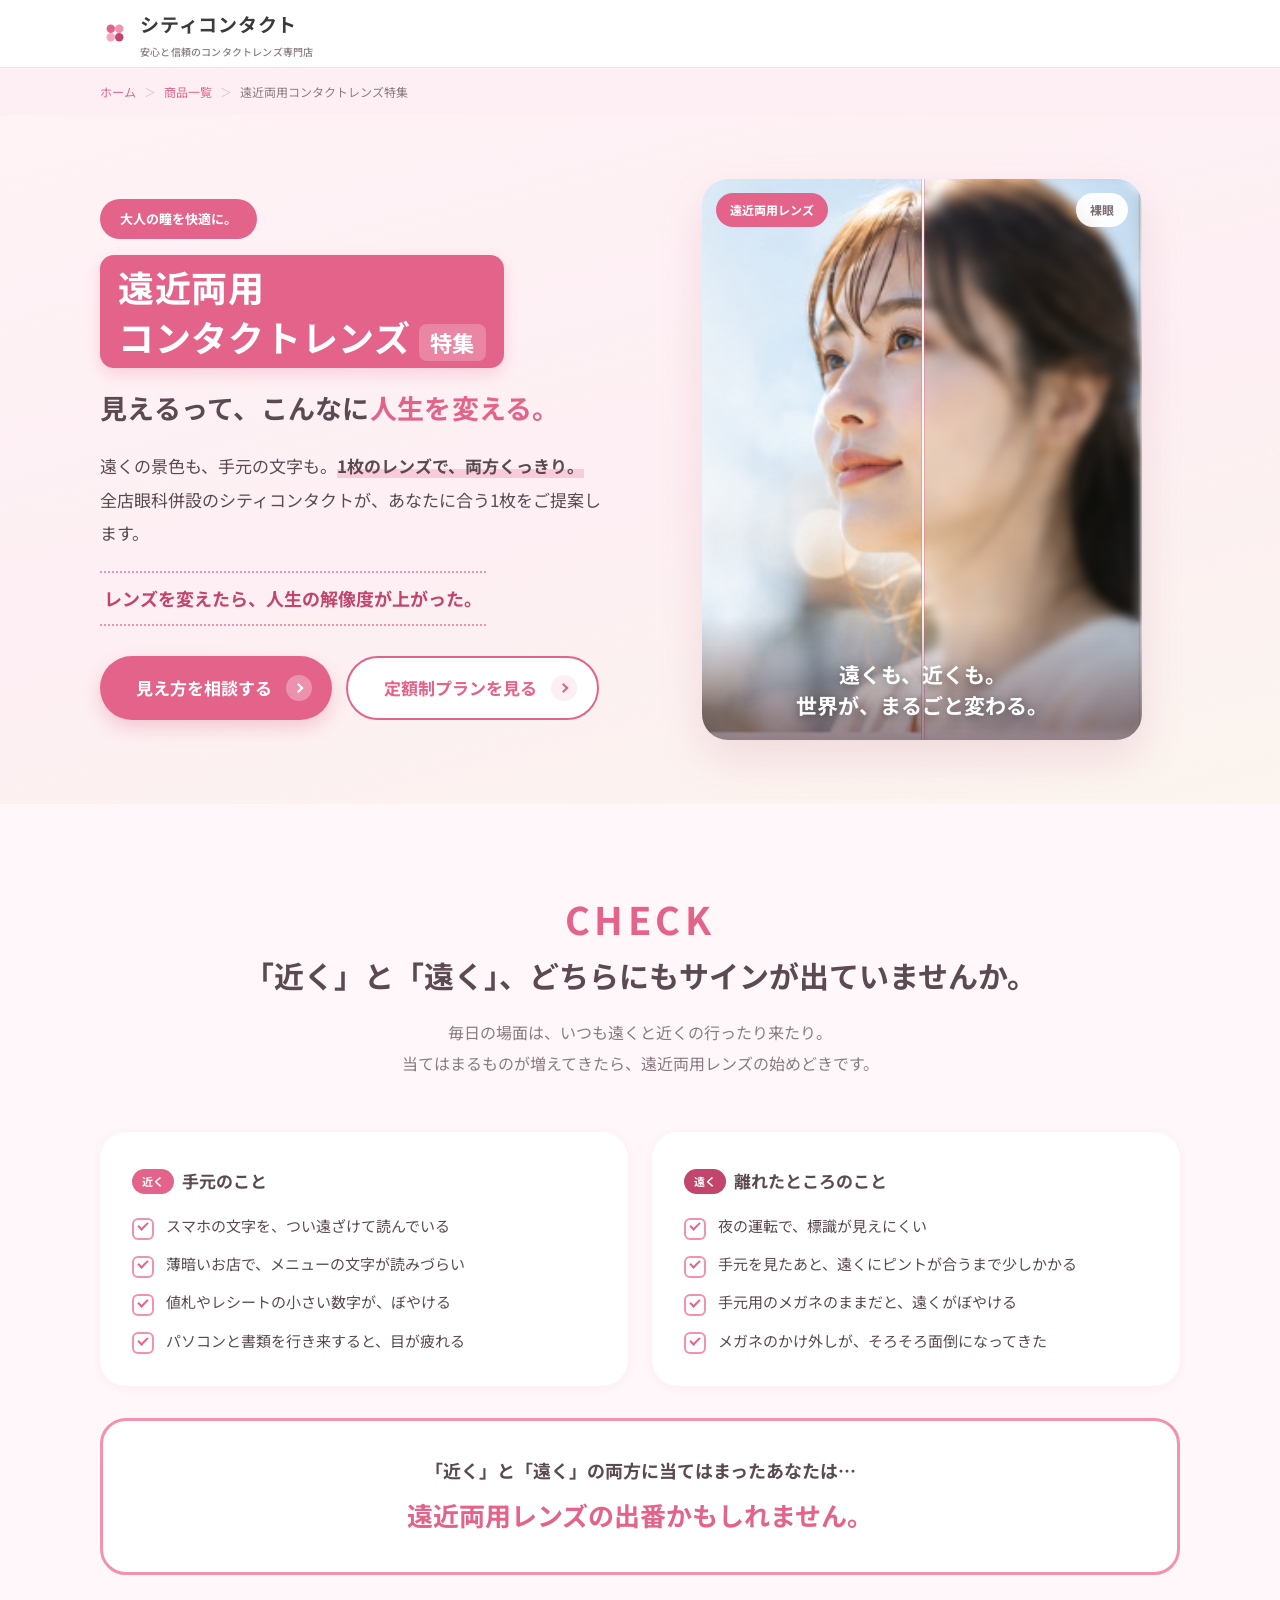
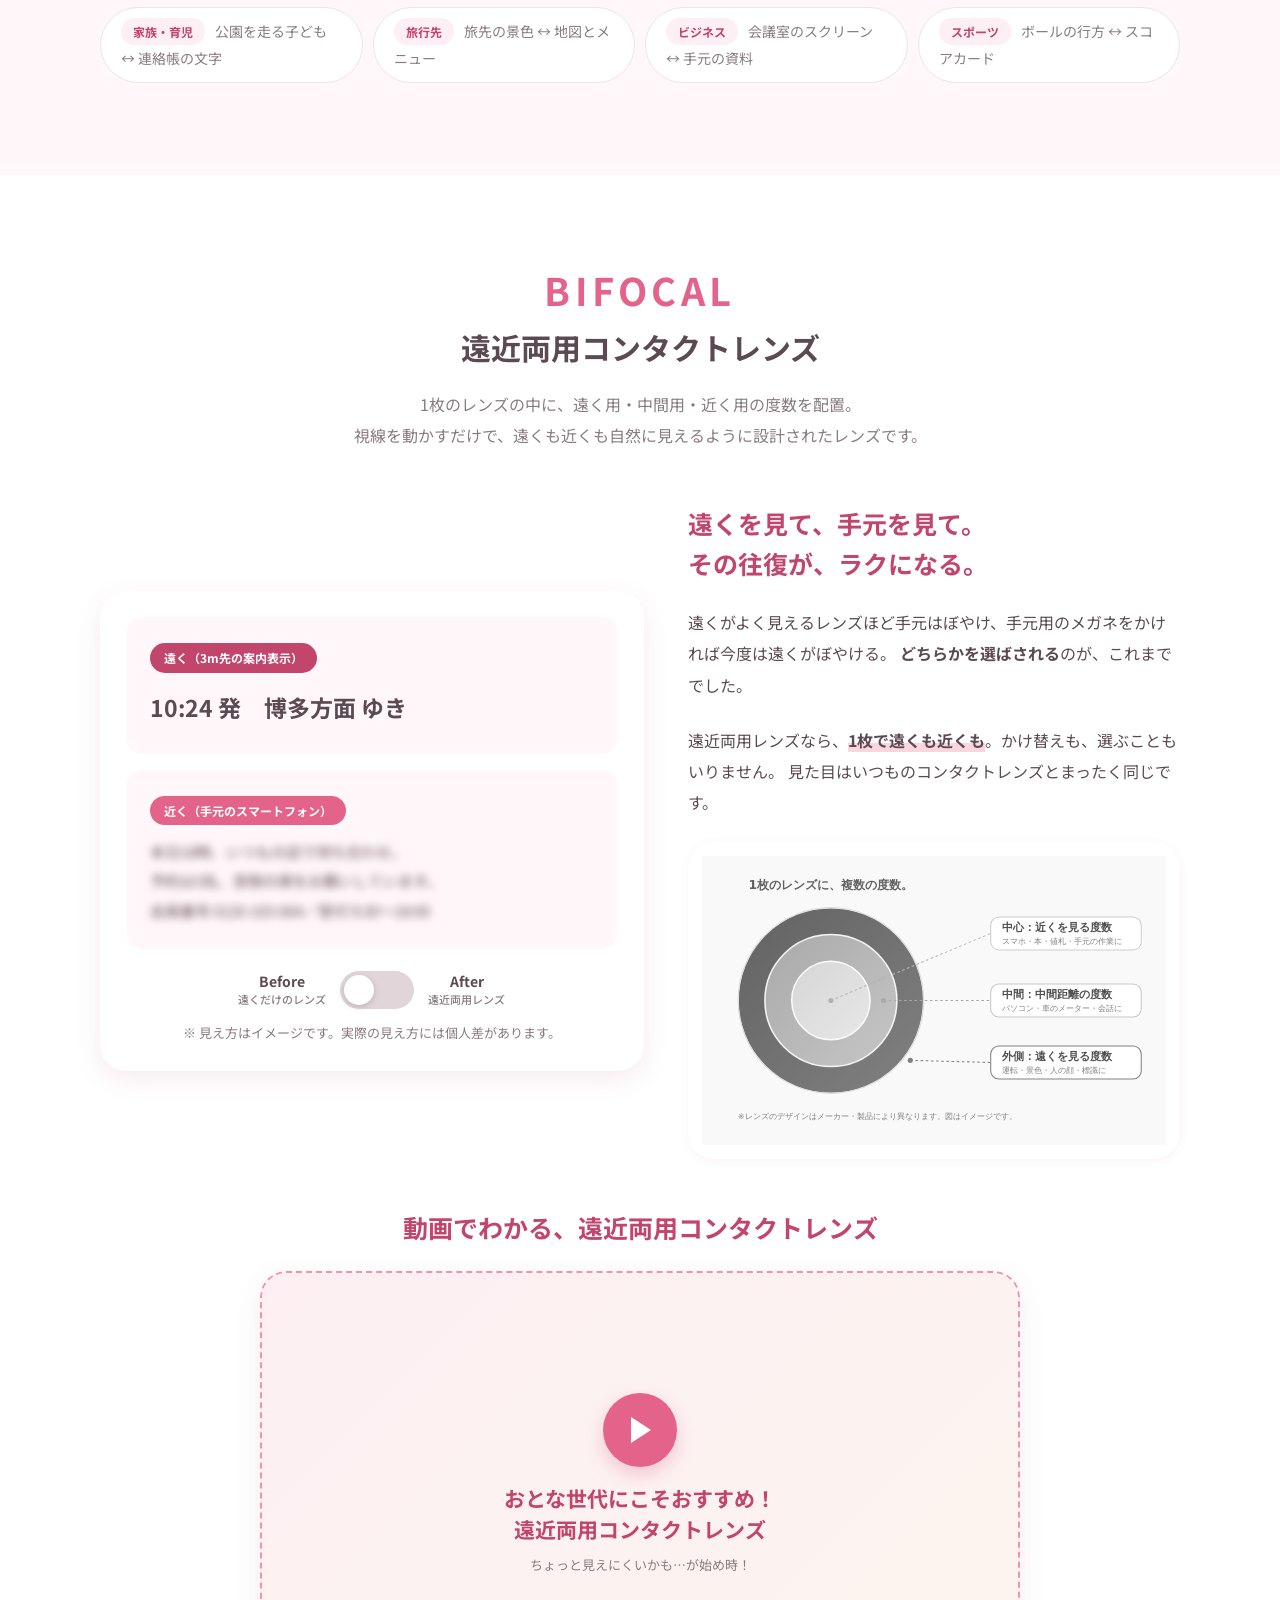
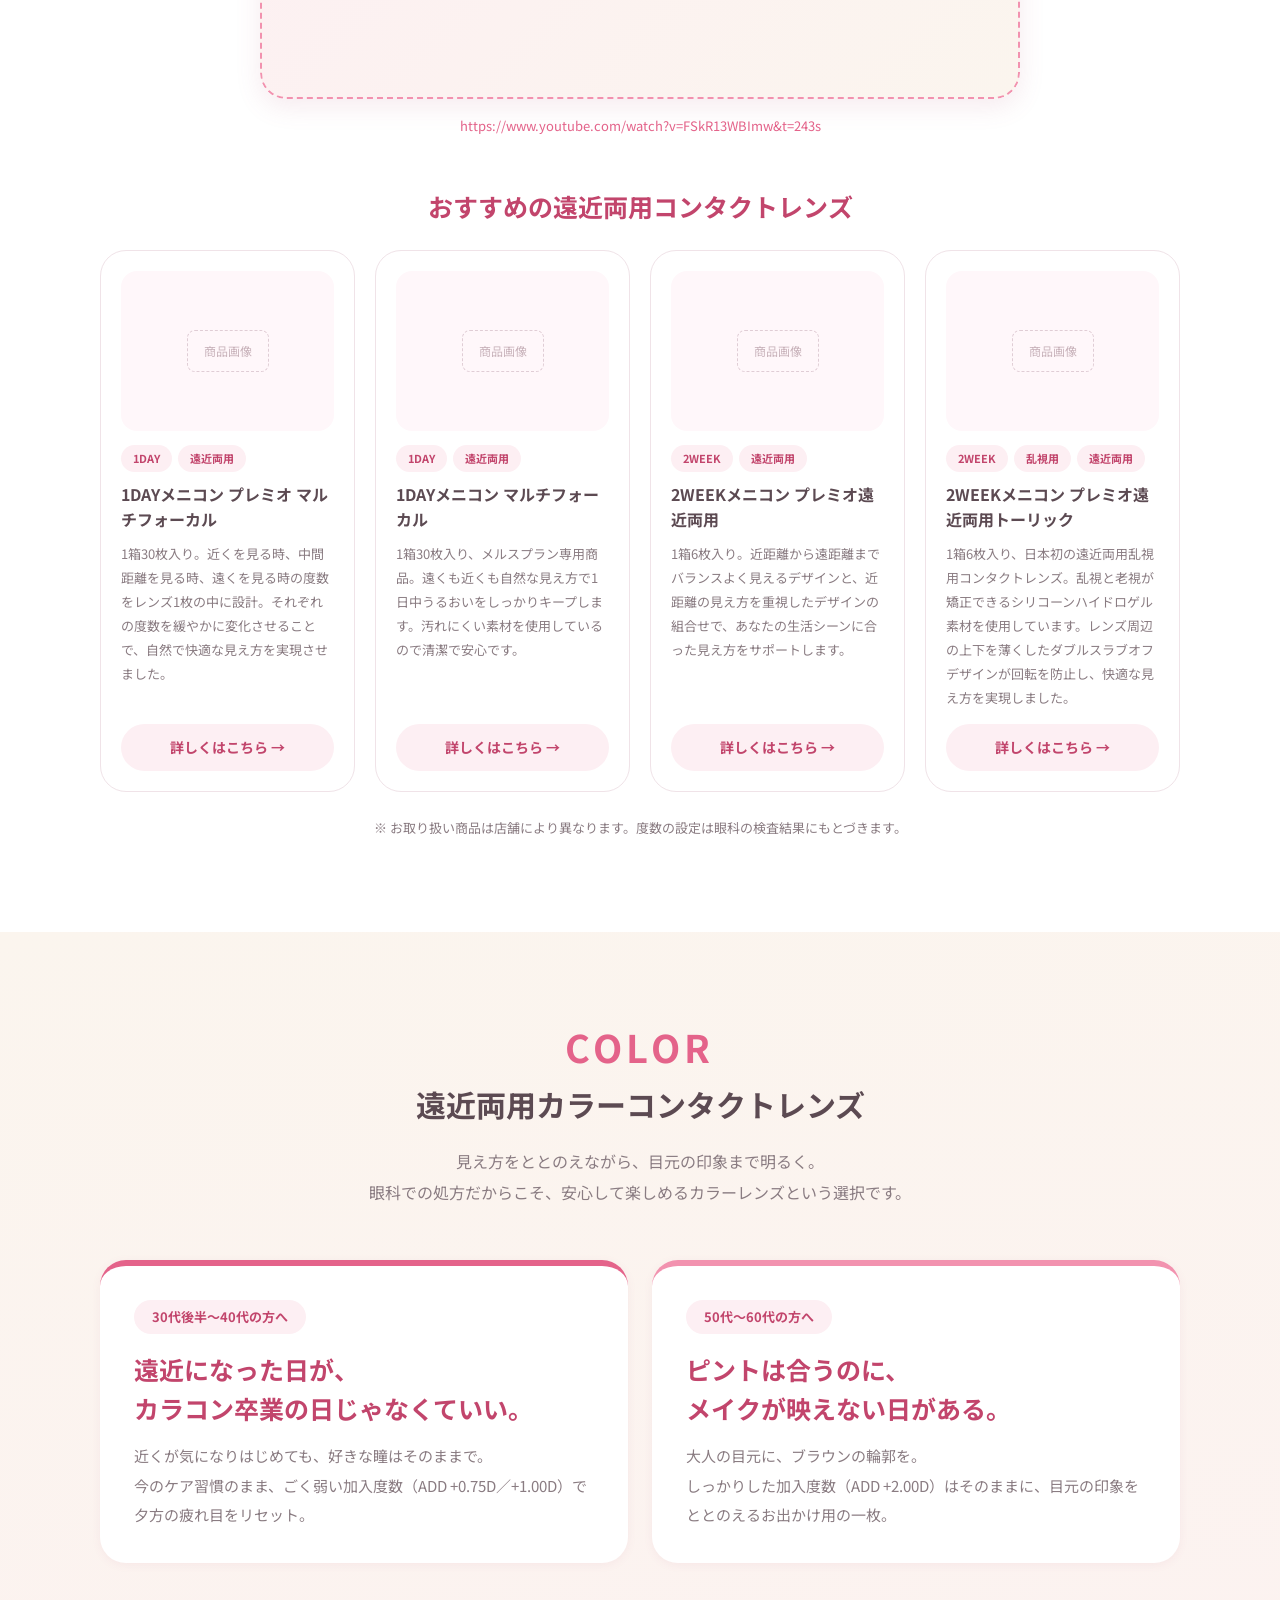
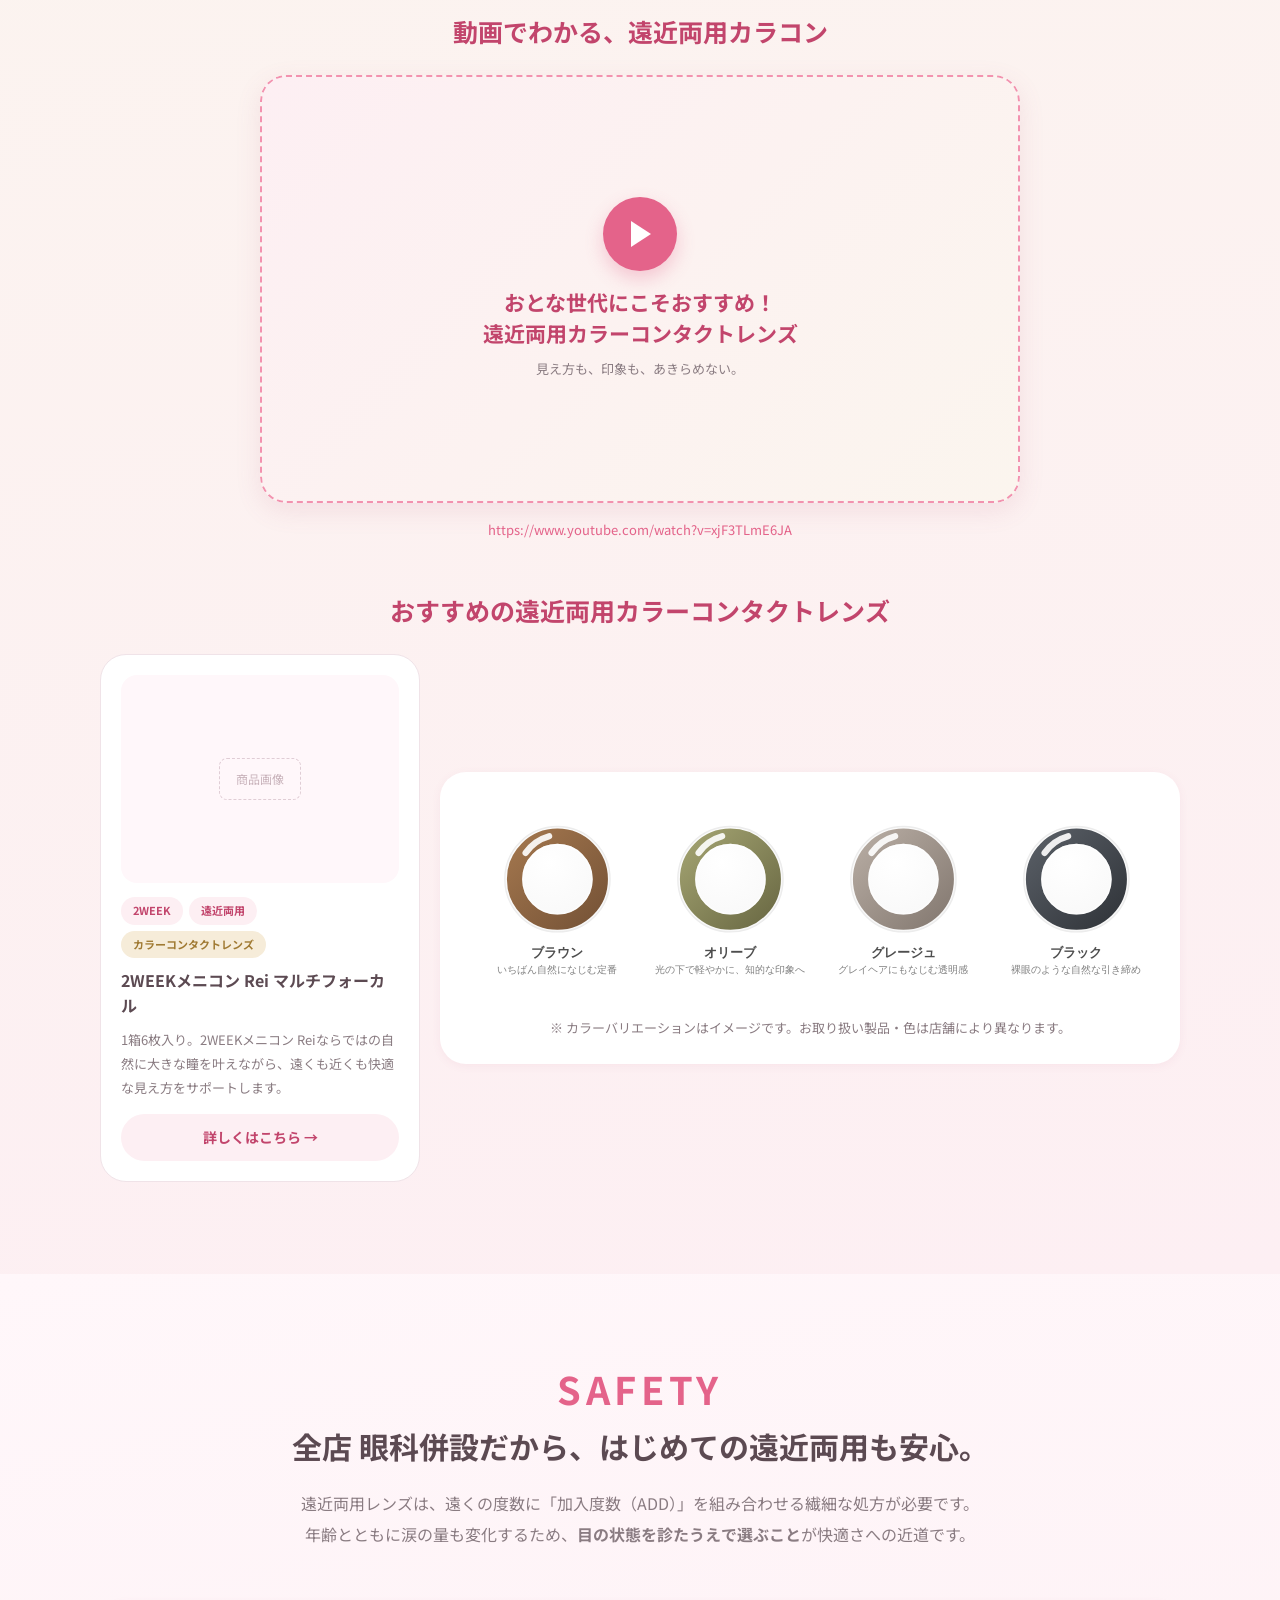
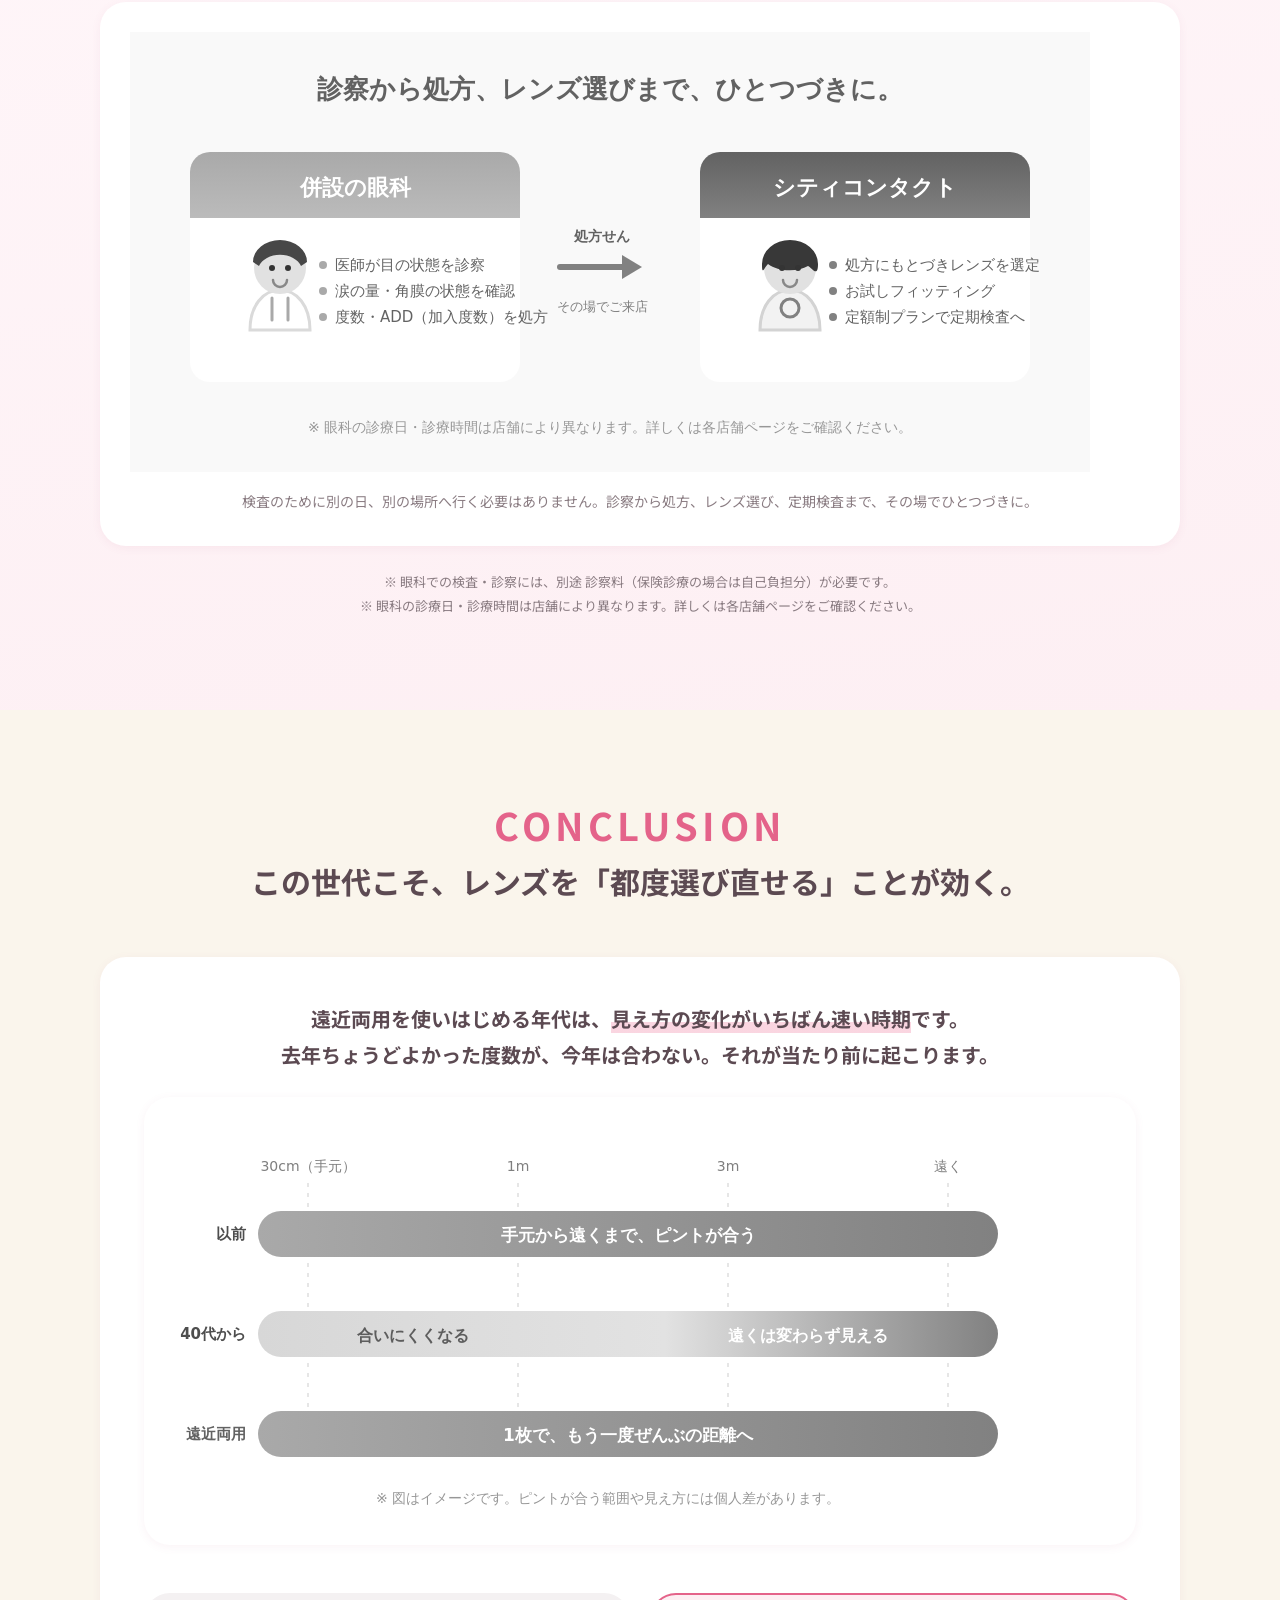
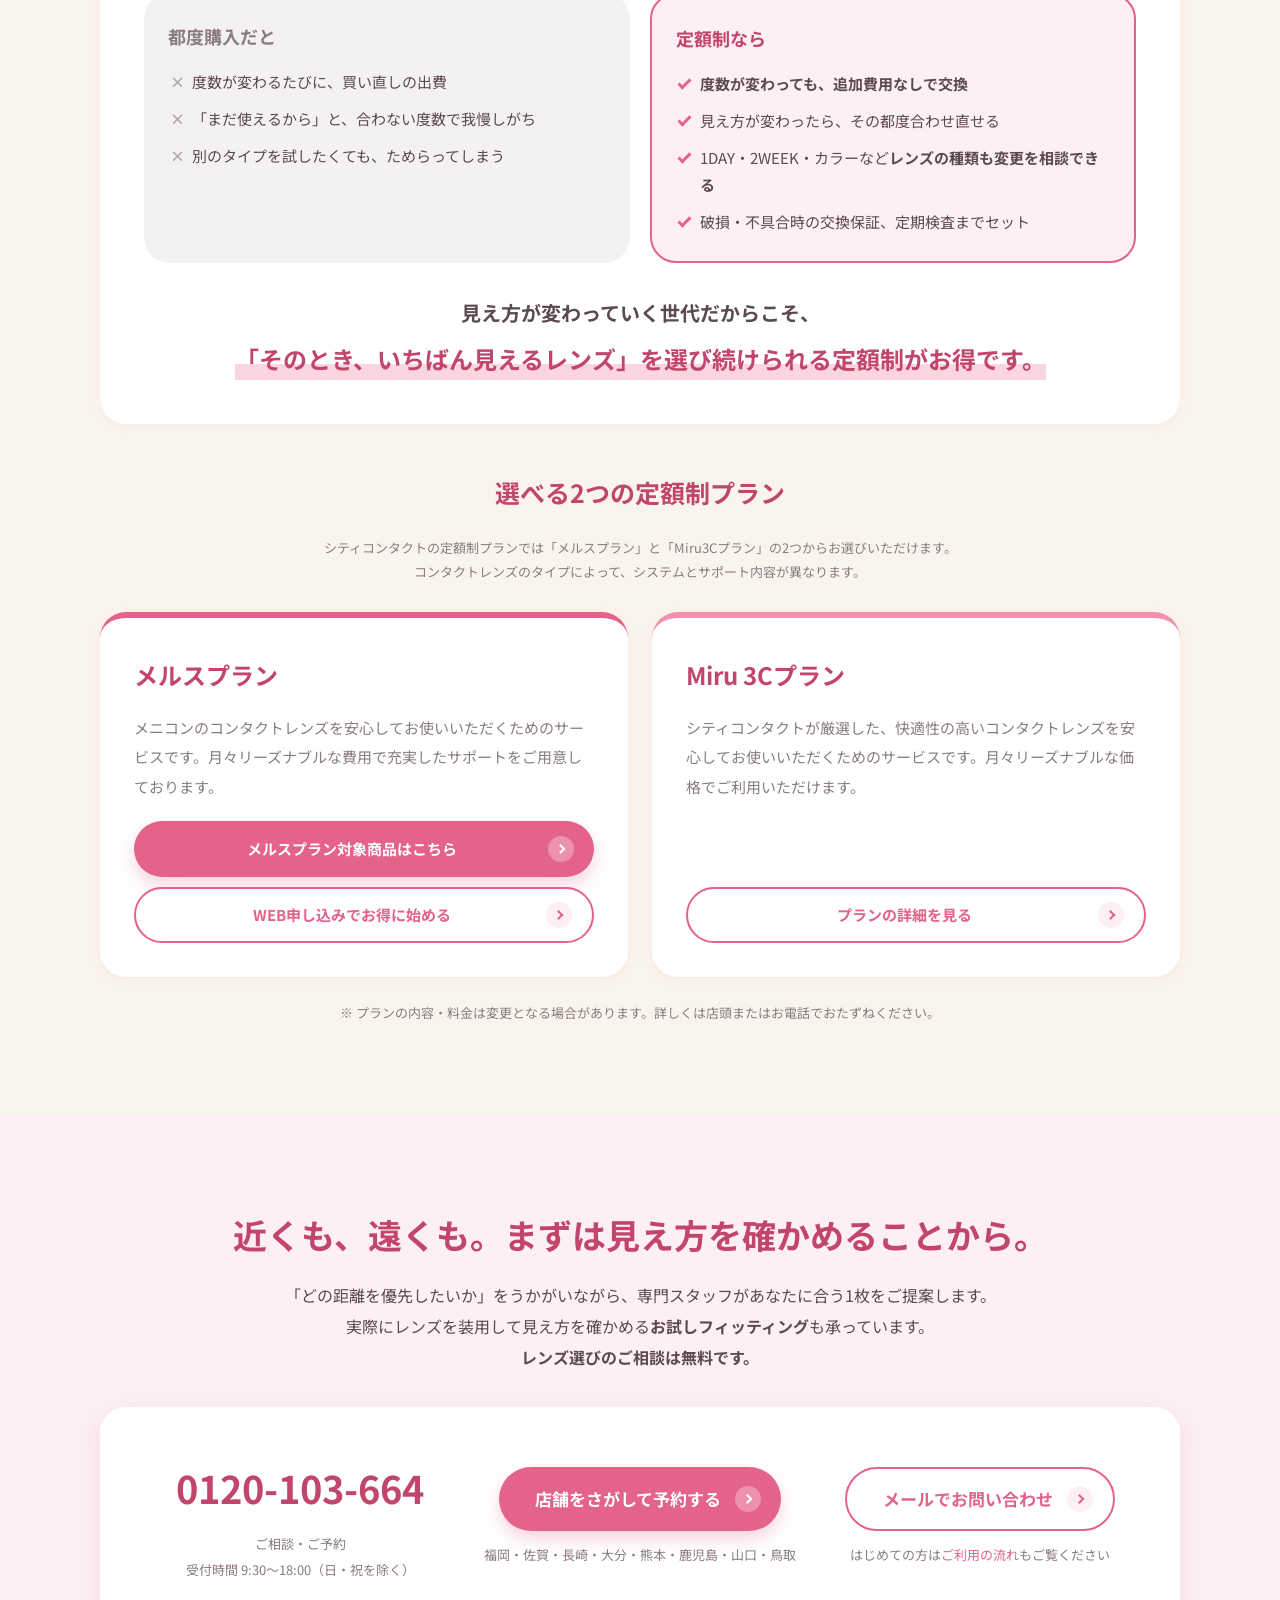
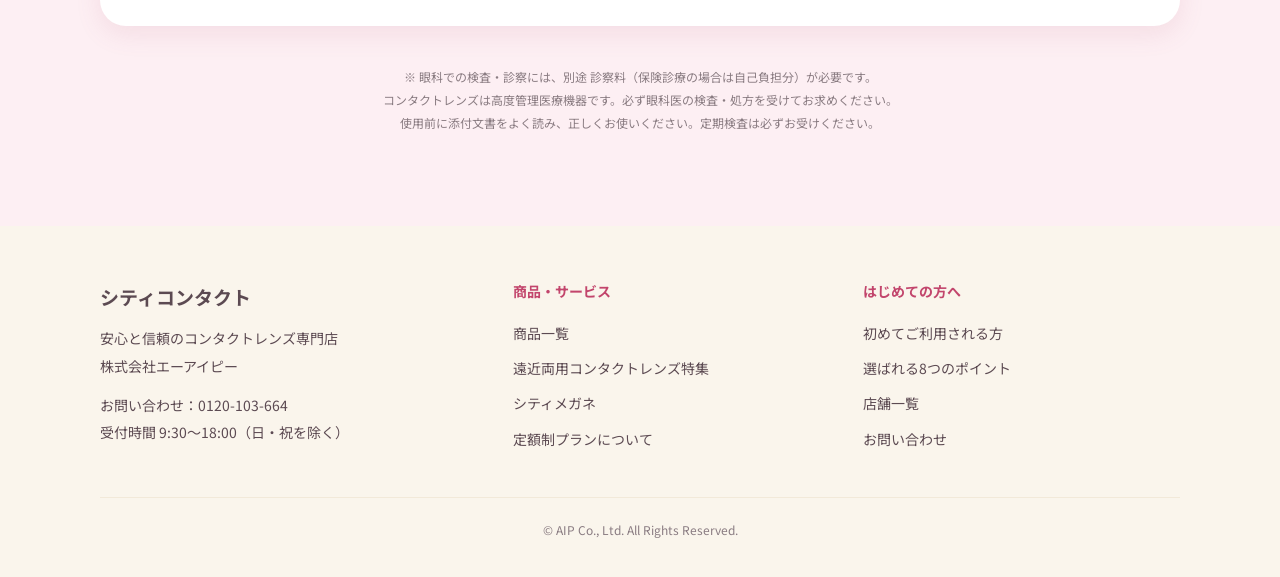
==== commit 554ad049: "全体構成を見直し、まとめを定額制プランに変更 重複内容の統合と、最終的な着地の変更。  構成 - ヘッダーのページ内ナビを全廃（サイト内コンテンツページのため） - 生活シーン6枚をセルフチェックに統" ====
--- a/index.html
+++ b/index.html
@@ -3,9 +3,9 @@
 <head>
 <meta charset="UTF-8">
 <meta name="viewport" content="width=device-width, initial-scale=1">
-<title>遠近両用コンタクトレンズ特集｜近くも遠くも、1枚で。全店眼科併設｜シティコンタクト</title>
-<meta name="description" content="遠くの景色も、手元の文字も。1枚のレンズで両方くっきり。全店眼科併設のシティコンタクトなら、医師の診察のもとで処方するから、目のトラブルを防ぎながら安全で疲れないレンズ選びができます。熟年世代向けの遠近両用カラコンもご用意。お試しフィッティング受付中。">
-<meta name="keywords" content="遠近両用コンタクト,遠近両用カラコン,老眼,老視,眼科併設,コンタクトレンズ,シティコンタクト">
+<title>遠近両用コンタクトレンズ特集｜近くも遠くも、1枚で。｜シティコンタクト</title>
+<meta name="description" content="遠くの景色も、手元の文字も。1枚のレンズで両方くっきり。全店眼科併設のシティコンタクトが、あなたに合う遠近両用コンタクトレンズをご提案します。度数が変わりやすい世代だからこそ、レンズを都度選び直せる定額制プランがおすすめです。">
+<meta name="keywords" content="遠近両用コンタクト,遠近両用カラコン,老眼,老視,眼科併設,定額制,メルスプラン,Miru3Cプラン,シティコンタクト">
 <!-- ================================================================
      ▼▼▼ 確認用サイト（GitHub Pages）を検索結果に出さないための指定 ▼▼▼
      本番（www.city-contact.com）へ設置する際は、必ず次の1行を削除してください。
@@ -17,43 +17,34 @@
 <link rel="canonical" href="https://www.city-contact.com/enkin/">
 <meta property="og:type" content="article">
 <meta property="og:site_name" content="シティコンタクト">
-<meta property="og:title" content="遠近両用コンタクトレンズ特集｜近くも遠くも。見えるって、こんなに人生を変える。">
-<meta property="og:description" content="医師の診察のもとで処方するから、目のトラブルを防ぎながら安全で疲れないレンズ選びを。お試しフィッティング受付中。">
+<meta property="og:title" content="遠近両用コンタクトレンズ特集｜近くも遠くも、1枚で。">
+<meta property="og:description" content="度数が変わりやすい世代だからこそ、レンズを都度選び直せる定額制プランを。全店眼科併設のシティコンタクト。">
 <meta property="og:image" content="https://www.city-contact.com/enkin/assets/img/ogp.svg">
 <meta property="og:url" content="https://www.city-contact.com/enkin/">
 <meta name="twitter:card" content="summary_large_image">
 <link rel="icon" href="assets/img/favicon.svg" type="image/svg+xml">
-<!-- DESIGN_6：Webフォントは読み込まず、OSのシステムフォントで表示します -->
-<meta name="theme-color" content="#ffffff">
+<link rel="preconnect" href="https://fonts.googleapis.com">
+<link rel="preconnect" href="https://fonts.gstatic.com" crossorigin>
+<link href="https://fonts.googleapis.com/css2?family=Noto+Sans+JP:wght@400;500;700&display=swap" rel="stylesheet">
 <link rel="stylesheet" href="assets/css/style.css">
 </head>
 <body>
 
-<!-- ===================== HEADER ===================== -->
+<!-- ===================== HEADER =====================
+     ※ 本番ではコーポレートサイトの共通ヘッダーに差し替えてください。
+        ここではロゴのみの簡易版としています（ページ内ナビは設置しません）。
+     ================================================== -->
 <header class="l-header">
   <div class="l-inner l-header__inner">
     <a class="l-header__logo" href="https://www.city-contact.com/">
       <svg viewBox="0 0 64 64" aria-hidden="true">
-        <circle cx="23" cy="23" r="9" fill="#0D0D0D"/>
-        <circle cx="41" cy="23" r="9" fill="#5D5D5D"/>
-        <circle cx="23" cy="41" r="9" fill="#8F8F8F"/>
-        <circle cx="41" cy="41" r="9" fill="#E6E6E6"/>
+        <circle cx="23" cy="23" r="9" fill="#E4638A"/>
+        <circle cx="41" cy="23" r="9" fill="#F292AF"/>
+        <circle cx="23" cy="41" r="9" fill="#F5A9C0"/>
+        <circle cx="41" cy="41" r="9" fill="#C2456C"/>
       </svg>
       <span>シティコンタクト<small>安心と信頼のコンタクトレンズ専門店</small></span>
     </a>
-
-    <nav class="l-header__nav" aria-label="ページ内メニュー">
-      <a href="#scene">見え方の変化</a>
-      <a href="#check">セルフチェック</a>
-      <a href="#about">レンズの仕組み</a>
-      <a href="#clinic">全店眼科併設</a>
-      <a href="#color">遠近両用カラコン</a>
-      <div class="l-header__tel">
-        <strong>0120-103-664</strong>
-        <span>9:30〜18:00（日・祝除く）</span>
-      </div>
-      <a class="c-btn c-btn--cv l-header__cta" href="#cv">ご予約・ご相談</a>
-    </nav>
   </div>
 </header>
 
@@ -79,19 +70,12 @@
         </h1>
         <p class="p-hero__sub">
           遠くの景色も、手元の文字も。<span class="u-marker">1枚のレンズで、両方くっきり。</span><br>
-          クリアに見える感動と、一日中ずっと快適な付け心地を。<br>
-          あなたの毎日に、もっと明るい笑顔と自由を届けます。
+          全店眼科併設のシティコンタクトが、あなたに合う1枚をご提案します。
         </p>
         <p class="p-hero__concept">レンズを変えたら、人生の解像度が上がった。</p>
-        <ul class="p-hero__points">
-          <li>遠くも近くも1枚で</li>
-          <li>全店 眼科併設</li>
-          <li>無料視力チェック実施中</li>
-          <li>お試しフィッティング</li>
-        </ul>
         <div class="p-hero__cta">
-          <a class="c-btn c-btn--cv" href="#cv">無料視力チェックを予約</a>
-          <a class="c-btn c-btn--ghost" href="#scene">見え方が変わる瞬間を見る</a>
+          <a class="c-btn c-btn--cv" href="#cv">見え方を相談する</a>
+          <a class="c-btn c-btn--ghost" href="#plan">定額制プランを見る</a>
         </div>
       </div>
       <figure class="p-hero__figure">
@@ -108,137 +92,61 @@
     </div>
   </section>
 
-  <!-- ===================== 生活シーン ===================== -->
-  <section class="p-section p-section--mist" id="scene">
-    <div class="l-inner js-fade">
-      <div class="c-heading">
-        <span class="c-heading__en">SCENE</span>
-        <h2 class="c-heading__ja">近くも遠くも見えると、<br class="u-sp-only">日常はこう変わる。</h2>
-        <p class="c-heading__lead">毎日の場面は、いつも「遠く」と「近く」の行ったり来たり。<br>その往復がストレスなく続くことが、遠近両用レンズのいちばんの価値です。</p>
-      </div>
-
-      <div class="p-scenes">
-        <article class="p-scene">
-          <span class="p-scene__icon" aria-hidden="true">
-            <svg viewBox="0 0 24 24" fill="none" stroke="currentColor" stroke-width="1.8" stroke-linecap="round" stroke-linejoin="round">
-              <circle cx="12" cy="12" r="9"/><path d="M8.5 14.5a4.5 4.5 0 0 0 7 0"/><path d="M9 9.5h.01M15 9.5h.01"/>
-            </svg>
-          </span>
-          <span class="p-scene__tag">毎日</span>
-          <h3 class="p-scene__copy">見えるって、こんなに<br>人生を変える。</h3>
-          <p class="p-scene__pair"><span class="p-scene__far">遠く</span>駅の案内表示<span class="p-scene__near">近く</span>手元のスマホ</p>
-        </article>
-
-        <article class="p-scene">
-          <span class="p-scene__icon" aria-hidden="true">
-            <svg viewBox="0 0 24 24" fill="none" stroke="currentColor" stroke-width="1.8" stroke-linecap="round" stroke-linejoin="round">
-              <circle cx="9" cy="8" r="3"/><circle cx="17" cy="10" r="2.2"/><path d="M3.5 19a5.5 5.5 0 0 1 11 0"/><path d="M15 19a4 4 0 0 1 5.5-3.7"/>
-            </svg>
-          </span>
-          <span class="p-scene__tag">家族・育児</span>
-          <h3 class="p-scene__copy">その小さな笑顔も、<br>見逃さない。</h3>
-          <p class="p-scene__pair"><span class="p-scene__far">遠く</span>公園を走る子ども<span class="p-scene__near">近く</span>連絡帳の文字</p>
-        </article>
-
-        <article class="p-scene">
-          <span class="p-scene__icon" aria-hidden="true">
-            <svg viewBox="0 0 24 24" fill="none" stroke="currentColor" stroke-width="1.8" stroke-linecap="round" stroke-linejoin="round">
-              <circle cx="12" cy="7" r="3.2"/><path d="M3 20l5.5-7 3.5 4 2.5-3L21 20z"/>
-            </svg>
-          </span>
-          <span class="p-scene__tag">旅行先</span>
-          <h3 class="p-scene__copy">朝から晩まで、<br>景色も表情もクリアに。</h3>
-          <p class="p-scene__pair"><span class="p-scene__far">遠く</span>旅先の景色<span class="p-scene__near">近く</span>地図とメニュー</p>
-        </article>
-
-        <article class="p-scene">
-          <span class="p-scene__icon" aria-hidden="true">
-            <svg viewBox="0 0 24 24" fill="none" stroke="currentColor" stroke-width="1.8" stroke-linecap="round" stroke-linejoin="round">
-              <rect x="3" y="5" width="18" height="11" rx="1.8"/><path d="M2 19h20"/>
-            </svg>
-          </span>
-          <span class="p-scene__tag">ビジネス</span>
-          <h3 class="p-scene__copy">目の前の仕事に、<br>夕方まで没頭できる。</h3>
-          <p class="p-scene__pair"><span class="p-scene__far">遠く</span>会議室のスクリーン<span class="p-scene__near">近く</span>手元の資料</p>
-        </article>
-
-        <article class="p-scene">
-          <span class="p-scene__icon" aria-hidden="true">
-            <svg viewBox="0 0 24 24" fill="none" stroke="currentColor" stroke-width="1.8" stroke-linecap="round" stroke-linejoin="round">
-              <path d="M12 20s-7-4.4-7-9a3.8 3.8 0 0 1 7-2.1A3.8 3.8 0 0 1 19 11c0 4.6-7 9-7 9z"/>
-            </svg>
-          </span>
-          <span class="p-scene__tag">デート</span>
-          <h3 class="p-scene__copy">自信を持って、<br>もっと笑顔になれる。</h3>
-          <p class="p-scene__pair"><span class="p-scene__far">遠く</span>相手の表情<span class="p-scene__near">近く</span>お店のメニュー</p>
-        </article>
-
-        <article class="p-scene">
-          <span class="p-scene__icon" aria-hidden="true">
-            <svg viewBox="0 0 24 24" fill="none" stroke="currentColor" stroke-width="1.8" stroke-linecap="round" stroke-linejoin="round">
-              <path d="M6 4h12v4a6 6 0 0 1-12 0z"/><path d="M6 5H3.5v1.5A3.5 3.5 0 0 0 6.5 10M18 5h2.5v1.5A3.5 3.5 0 0 1 17.5 10"/><path d="M12 14v3M9 20h6"/>
-            </svg>
-          </span>
-          <span class="p-scene__tag">スポーツ</span>
-          <h3 class="p-scene__copy">ゴールも、目標も、<br>もっと鮮明に。</h3>
-          <p class="p-scene__pair"><span class="p-scene__far">遠く</span>ボールの行方<span class="p-scene__near">近く</span>スコアカード</p>
-        </article>
-      </div>
-    </div>
-  </section>
-
-  <!-- ===================== 目の年齢チェック ===================== -->
-  <section class="p-section" id="check">
-    <div class="l-inner l-inner--narrow js-fade">
+  <!-- ===== 1. こんな見えにくさ、ありませんか（シーン＋チェックを統合） ===== -->
+  <section class="p-section p-section--pink" id="check">
+    <div class="l-inner js-fade">
       <div class="c-heading">
         <span class="c-heading__en">CHECK</span>
-        <h2 class="c-heading__ja">突然ですが、<br class="u-sp-only">あなたの目は何歳？</h2>
-        <p class="c-heading__lead">「近く」と「遠く」、どちらにサインが出ていませんか。<br>当てはまるものをチェックしてみてください。</p>
-      </div>
-
-      <h4 class="p-check__label"><span class="p-scene__near">近く</span>手元のこと</h4>
-      <ul class="p-worry__list">
-        <li class="p-worry__item"><span class="p-worry__check">✓</span>スマホの文字を、つい遠ざけて読んでいる</li>
-        <li class="p-worry__item"><span class="p-worry__check">✓</span>薄暗いお店で、メニューの文字が読みづらい</li>
-        <li class="p-worry__item"><span class="p-worry__check">✓</span>値札やレシートの小さい数字が、ぼやける</li>
-        <li class="p-worry__item"><span class="p-worry__check">✓</span>パソコンと書類を行き来すると、目が疲れる</li>
+        <h2 class="c-heading__ja">「近く」と「遠く」、<br class="u-sp-only">どちらにもサインが出ていませんか。</h2>
+        <p class="c-heading__lead">毎日の場面は、いつも遠くと近くの行ったり来たり。<br>当てはまるものが増えてきたら、遠近両用レンズの始めどきです。</p>
+      </div>
+
+      <div class="p-checkbox">
+        <div class="p-checkbox__col">
+          <h3 class="p-checkbox__title"><span class="p-scene__near">近く</span>手元のこと</h3>
+          <ul class="p-checklist">
+            <li>スマホの文字を、つい遠ざけて読んでいる</li>
+            <li>薄暗いお店で、メニューの文字が読みづらい</li>
+            <li>値札やレシートの小さい数字が、ぼやける</li>
+            <li>パソコンと書類を行き来すると、目が疲れる</li>
+          </ul>
+        </div>
+        <div class="p-checkbox__col">
+          <h3 class="p-checkbox__title"><span class="p-scene__far">遠く</span>離れたところのこと</h3>
+          <ul class="p-checklist">
+            <li>夜の運転で、標識が見えにくい</li>
+            <li>手元を見たあと、遠くにピントが合うまで少しかかる</li>
+            <li>手元用のメガネのままだと、遠くがぼやける</li>
+            <li>メガネのかけ外しが、そろそろ面倒になってきた</li>
+          </ul>
+        </div>
+      </div>
+
+      <p class="p-check__result">
+        「近く」と「遠く」の<strong>両方</strong>に当てはまったあなたは…<br>
+        <em>遠近両用レンズの出番かもしれません。</em>
+      </p>
+
+      <!-- 生活シーン（コンパクトに1行で） -->
+      <ul class="p-scene-strip">
+        <li><span class="p-scene-strip__tag">家族・育児</span>公園を走る子ども ↔ 連絡帳の文字</li>
+        <li><span class="p-scene-strip__tag">旅行先</span>旅先の景色 ↔ 地図とメニュー</li>
+        <li><span class="p-scene-strip__tag">ビジネス</span>会議室のスクリーン ↔ 手元の資料</li>
+        <li><span class="p-scene-strip__tag">スポーツ</span>ボールの行方 ↔ スコアカード</li>
       </ul>
-
-      <h4 class="p-check__label u-mt"><span class="p-scene__far">遠く</span>離れたところのこと</h4>
-      <ul class="p-worry__list">
-        <li class="p-worry__item"><span class="p-worry__check">✓</span>夜の運転で、標識が見えにくい</li>
-        <li class="p-worry__item"><span class="p-worry__check">✓</span>手元を見たあと、遠くにピントが合うまで少しかかる</li>
-        <li class="p-worry__item"><span class="p-worry__check">✓</span>手元用のメガネのままだと、遠くがぼやける</li>
-        <li class="p-worry__item"><span class="p-worry__check">✓</span>メガネのかけ外しが、そろそろ面倒になってきた</li>
-      </ul>
-
-      <h4 class="p-check__label u-mt"><span class="p-scene__both">共通</span>目のコンディション</h4>
-      <ul class="p-worry__list">
-        <li class="p-worry__item"><span class="p-worry__check">✓</span>目が乾きやすい</li>
-        <li class="p-worry__item"><span class="p-worry__check">✓</span>長時間つけていると疲れる</li>
-        <li class="p-worry__item"><span class="p-worry__check">✓</span>レンズがゴロゴロする</li>
-        <li class="p-worry__item"><span class="p-worry__check">✓</span>夕方になると、目の奥が重く感じる</li>
-      </ul>
-
-      <div class="p-worry__conclusion">
-        <p class="p-worry__result">「近く」と「遠く」の両方に当てはまったあなたは…<br><em>遠近両用レンズの出番かもしれません。</em></p>
-        <p class="u-mt-s">どの距離を優先したいかをうかがって、専門スタッフがあなたに合う1枚をご提案します。<br>
-          <span class="u-marker">シティコンタクトは全店 眼科併設。その場で検査を受けられます。</span></p>
-        <a class="c-btn c-btn--cv u-mt" href="#cv">無料視力チェックを予約する</a>
-      </div>
-    </div>
-  </section>
-
-  <!-- ===== 【1】導入：遠近両用レンズの特徴と、見え方の仕組み ===== -->
-  <section class="p-section" id="about">
+    </div>
+  </section>
+
+  <!-- ===== 2. 遠近両用コンタクトレンズ ===== -->
+  <section class="p-section" id="enkin">
     <div class="l-inner js-fade">
       <div class="c-heading">
-        <span class="c-heading__en">BEFORE / AFTER</span>
-        <h2 class="c-heading__ja">たった5秒で、<br class="u-sp-only">世界はこんなに変わる。</h2>
-        <p class="c-heading__lead">1枚のレンズの中に、遠く用・中間用・近く用の度数を配置。視線を動かすだけで、遠くも近くも自然に見えるように設計されたレンズです。<br>スイッチを押して、<strong>遠くと近くが同時に見える</strong>感覚をお確かめください。</p>
-      </div>
-
-      <!-- 体験 -->
+        <span class="c-heading__en">BIFOCAL</span>
+        <h2 class="c-heading__ja">遠近両用コンタクトレンズ</h2>
+        <p class="c-heading__lead">1枚のレンズの中に、遠く用・中間用・近く用の度数を配置。<br>視線を動かすだけで、遠くも近くも自然に見えるように設計されたレンズです。</p>
+      </div>
+
+      <!-- 体感 -->
       <div class="p-sim">
         <div class="p-sim__stage is-blurred" id="simStage">
           <div class="p-sim__scene">
@@ -265,47 +173,145 @@
         <div>
           <h3 class="c-subheading c-subheading--left">遠くを見て、手元を見て。<br>その往復が、ラクになる。</h3>
           <p>
-            一日の中で、私たちは何十回も「遠く」と「近く」を行き来しています。
-            ところが40代を過ぎるころから、その切り替えは少しずつ遅くなっていきます。
             遠くがよく見えるレンズほど手元はぼやけ、手元用のメガネをかければ今度は遠くがぼやける。
             <strong>どちらかを選ばされる</strong>のが、これまででした。
           </p>
           <p class="u-mt">
-            遠近両用レンズなら、<span class="u-marker">1枚で遠くも近くも</span>。
-            かけ替えも、選ぶこともいりません。見た目はいつものコンタクトレンズとまったく同じ。<br>
-            <strong>変わるのは、遠くと近く、両方の世界です。</strong>
+            遠近両用レンズなら、<span class="u-marker">1枚で遠くも近くも</span>。かけ替えも、選ぶこともいりません。
+            見た目はいつものコンタクトレンズとまったく同じです。
           </p>
-        </div>
-      </div>
-
-      <!-- ピントが合う範囲 -->
-      <figure class="p-figure u-mt-l">
-        <img src="assets/img/focus-range.svg" width="900" height="420"
-             alt="以前は手元から遠くまでピントが合っていたのに対し、40代以降は手元側が合いにくくなり、遠近両用レンズで再び全ての距離をカバーできることを示した図">
-        <figcaption>遠くは変わらず見えているのに、近くだけが合いにくくなる。それがピント調節の変化です。遠近両用レンズは、その足りなくなった「近く」を1枚で補います。</figcaption>
-      </figure>
-
-      <!-- 仕組み -->
-      <figure class="p-figure u-mt-l">
-        <img src="assets/img/mechanism.svg" width="900" height="560"
-             alt="遠近両用レンズの構造図。中心に近く用、中間に中間距離用、外側に遠く用の度数が同心円状に配置されている">
-        <figcaption>脳が必要な像を選び取ることで、視線の移動だけでピントが切り替わります（同時視デザイン）。レンズのデザインはメーカー・製品により異なります。</figcaption>
-      </figure>
-    </div>
-  </section>
-
-  <!-- ===== 【2】最重要PR：全店眼科併設だから実現する安心処方 ===== -->
+          <figure class="p-figure p-figure--sm u-mt">
+            <img src="assets/img/mechanism.svg" width="900" height="560"
+                 alt="遠近両用レンズの構造図。中心に近く用、中間に中間距離用、外側に遠く用の度数が同心円状に配置されている">
+          </figure>
+        </div>
+      </div>
+
+      <!-- 動画 -->
+      <div class="p-movie-block u-mt-l">
+        <h3 class="c-subheading">動画でわかる、遠近両用コンタクトレンズ</h3>
+        <a class="p-movie" href="https://www.youtube.com/watch?v=FSkR13WBImw&t=243s" target="_blank" rel="noopener">
+          <!-- ▼ サムネイル画像をご支給いただき次第、下記 img の src を差し替えてください
+               例）<img src="assets/img/yt-enkin.jpg" alt="動画サムネイル">  -->
+          <span class="p-movie__ph">
+            <span class="p-movie__play" aria-hidden="true"></span>
+            <span class="p-movie__ph-title">おとな世代にこそおすすめ！<br>遠近両用コンタクトレンズ</span>
+            <span class="p-movie__ph-sub">ちょっと見えにくいかも…が始め時！</span>
+          </span>
+        </a>
+        <p class="p-movie__url">
+          <a href="https://www.youtube.com/watch?v=FSkR13WBImw&t=243s" target="_blank" rel="noopener">
+            https://www.youtube.com/watch?v=FSkR13WBImw&amp;t=243s
+          </a>
+        </p>
+      </div>
+
+      <!-- おすすめ商品 -->
+      <h3 class="c-subheading u-mt-l">おすすめの遠近両用コンタクトレンズ</h3>
+      <div class="p-products">
+        <article class="p-product">
+          <div class="p-product__img"><span class="p-product__img-ph">商品画像</span></div>
+          <p class="p-product__tags"><span class="p-tag">1DAY</span><span class="p-tag">遠近両用</span></p>
+          <h4 class="p-product__name">1DAYメニコン プレミオ マルチフォーカル</h4>
+          <p class="p-product__desc">1箱30枚入り。近くを見る時、中間距離を見る時、遠くを見る時の度数をレンズ1枚の中に設計。それぞれの度数を緩やかに変化させることで、自然で快適な見え方を実現させました。</p>
+          <a class="p-product__link" href="https://www.city-contact.com/item/" target="_blank" rel="noopener">詳しくはこちら →</a>
+        </article>
+
+        <article class="p-product">
+          <div class="p-product__img"><span class="p-product__img-ph">商品画像</span></div>
+          <p class="p-product__tags"><span class="p-tag">1DAY</span><span class="p-tag">遠近両用</span></p>
+          <h4 class="p-product__name">1DAYメニコン マルチフォーカル</h4>
+          <p class="p-product__desc">1箱30枚入り、メルスプラン専用商品。遠くも近くも自然な見え方で1日中うるおいをしっかりキープします。汚れにくい素材を使用しているので清潔で安心です。</p>
+          <a class="p-product__link" href="https://www.city-contact.com/item/" target="_blank" rel="noopener">詳しくはこちら →</a>
+        </article>
+
+        <article class="p-product">
+          <div class="p-product__img"><span class="p-product__img-ph">商品画像</span></div>
+          <p class="p-product__tags"><span class="p-tag">2WEEK</span><span class="p-tag">遠近両用</span></p>
+          <h4 class="p-product__name">2WEEKメニコン プレミオ遠近両用</h4>
+          <p class="p-product__desc">1箱6枚入り。近距離から遠距離までバランスよく見えるデザインと、近距離の見え方を重視したデザインの組合せで、あなたの生活シーンに合った見え方をサポートします。</p>
+          <a class="p-product__link" href="https://www.city-contact.com/item/" target="_blank" rel="noopener">詳しくはこちら →</a>
+        </article>
+
+        <article class="p-product">
+          <div class="p-product__img"><span class="p-product__img-ph">商品画像</span></div>
+          <p class="p-product__tags"><span class="p-tag">2WEEK</span><span class="p-tag">乱視用</span><span class="p-tag">遠近両用</span></p>
+          <h4 class="p-product__name">2WEEKメニコン プレミオ遠近両用トーリック</h4>
+          <p class="p-product__desc">1箱6枚入り、日本初の遠近両用乱視用コンタクトレンズ。乱視と老視が矯正できるシリコーンハイドロゲル素材を使用しています。レンズ周辺の上下を薄くしたダブルスラブオフデザインが回転を防止し、快適な見え方を実現しました。</p>
+          <a class="p-product__link" href="https://www.city-contact.com/item/" target="_blank" rel="noopener">詳しくはこちら →</a>
+        </article>
+      </div>
+      <p class="u-note u-center u-mt">※ お取り扱い商品は店舗により異なります。度数の設定は眼科の検査結果にもとづきます。</p>
+    </div>
+  </section>
+
+  <!-- ===== 3. 遠近両用カラコン ===== -->
+  <section class="p-section p-color" id="color">
+    <div class="l-inner js-fade">
+      <div class="c-heading">
+        <span class="c-heading__en">COLOR</span>
+        <h2 class="c-heading__ja">遠近両用カラーコンタクトレンズ</h2>
+        <p class="c-heading__lead">見え方をととのえながら、目元の印象まで明るく。<br>眼科での処方だからこそ、安心して楽しめるカラーレンズという選択です。</p>
+      </div>
+
+      <div class="p-route">
+        <article class="p-route__item">
+          <span class="p-route__age">30代後半〜40代の方へ</span>
+          <h4 class="p-route__copy">遠近になった日が、<br>カラコン卒業の日じゃなくていい。</h4>
+          <p class="p-route__sub">近くが気になりはじめても、好きな瞳はそのままで。<br>今のケア習慣のまま、ごく弱い加入度数（ADD +0.75D／+1.00D）で夕方の疲れ目をリセット。</p>
+        </article>
+        <article class="p-route__item p-route__item--alt">
+          <span class="p-route__age">50代〜60代の方へ</span>
+          <h4 class="p-route__copy">ピントは合うのに、<br>メイクが映えない日がある。</h4>
+          <p class="p-route__sub">大人の目元に、ブラウンの輪郭を。<br>しっかりした加入度数（ADD +2.00D）はそのままに、目元の印象をととのえるお出かけ用の一枚。</p>
+        </article>
+      </div>
+
+      <!-- 動画 -->
+      <div class="p-movie-block u-mt-l">
+        <h3 class="c-subheading">動画でわかる、遠近両用カラコン</h3>
+        <a class="p-movie" href="https://www.youtube.com/watch?v=xjF3TLmE6JA" target="_blank" rel="noopener">
+          <!-- ▼ サムネイル画像をご支給いただき次第、下記 img の src を差し替えてください
+               例）<img src="assets/img/yt-color.jpg" alt="動画サムネイル">  -->
+          <span class="p-movie__ph">
+            <span class="p-movie__play" aria-hidden="true"></span>
+            <span class="p-movie__ph-title">おとな世代にこそおすすめ！<br>遠近両用カラーコンタクトレンズ</span>
+            <span class="p-movie__ph-sub">見え方も、印象も、あきらめない。</span>
+          </span>
+        </a>
+        <p class="p-movie__url">
+          <a href="https://www.youtube.com/watch?v=xjF3TLmE6JA" target="_blank" rel="noopener">
+            https://www.youtube.com/watch?v=xjF3TLmE6JA
+          </a>
+        </p>
+      </div>
+
+      <!-- おすすめ商品 -->
+      <h3 class="c-subheading u-mt-l">おすすめの遠近両用カラーコンタクトレンズ</h3>
+      <div class="p-products p-products--single">
+        <article class="p-product">
+          <div class="p-product__img"><span class="p-product__img-ph">商品画像</span></div>
+          <p class="p-product__tags"><span class="p-tag">2WEEK</span><span class="p-tag">遠近両用</span><span class="p-tag p-tag--color">カラーコンタクトレンズ</span></p>
+          <h4 class="p-product__name">2WEEKメニコン Rei マルチフォーカル</h4>
+          <p class="p-product__desc">1箱6枚入り。2WEEKメニコン Reiならではの自然に大きな瞳を叶えながら、遠くも近くも快適な見え方をサポートします。</p>
+          <a class="p-product__link" href="https://www.city-contact.com/item/" target="_blank" rel="noopener">詳しくはこちら →</a>
+        </article>
+        <figure class="p-color__swatch">
+          <img src="assets/img/color-lens.svg" width="1000" height="300"
+               alt="ブラウン、オリーブ、グレージュ、ブラックの4色のレンズのイメージ">
+          <figcaption class="u-note">※ カラーバリエーションはイメージです。お取り扱い製品・色は店舗により異なります。</figcaption>
+        </figure>
+      </div>
+    </div>
+  </section>
+
+  <!-- ===== 4. 眼科併設だから安心 ===== -->
   <section class="p-section p-clinic" id="clinic">
     <div class="l-inner js-fade">
       <div class="c-heading">
-        <span class="p-clinic__badge">シティコンタクトが選ばれる理由</span>
         <span class="c-heading__en">SAFETY</span>
-        <h2 class="c-heading__ja">大人の目は、<br class="u-sp-only">思っているよりデリケート。</h2>
-        <p class="c-heading__lead">
-          年齢とともに、涙の量は少しずつ減っていきます。乾きやすくなった目に合わないレンズを使い続けると、
-          見えにくさだけでなく、目のトラブルにつながることも。<br>
-          <strong>だからシティコンタクトは、全店 眼科併設です。</strong>
-        </p>
+        <h2 class="c-heading__ja">全店 眼科併設だから、<br class="u-sp-only">はじめての遠近両用も安心。</h2>
+        <p class="c-heading__lead">遠近両用レンズは、遠くの度数に「加入度数（ADD）」を組み合わせる繊細な処方が必要です。<br>年齢とともに涙の量も変化するため、<strong>目の状態を診たうえで選ぶこと</strong>が快適さへの近道です。</p>
       </div>
 
       <figure class="p-figure">
@@ -313,223 +319,109 @@
              alt="併設の眼科で医師が診察・処方を行い、その処方をもとにシティコンタクト店舗でレンズを選ぶ流れの図">
         <figcaption>検査のために別の日、別の場所へ行く必要はありません。診察から処方、レンズ選び、定期検査まで、その場でひとつづきに。</figcaption>
       </figure>
-
-      <div class="c-cards c-cards--2 u-mt-l">
-        <div class="c-card c-card--clinic">
-          <span class="c-card__no">01</span>
-          <h3 class="c-card__title">医師の診察のもとで処方</h3>
-          <p class="c-card__text">遠近両用レンズは、遠くの度数に「加入度数（ADD）」を組み合わせる繊細な処方が必要です。目の状態を診たうえで決めるから、無理のない見え方に近づけます。</p>
-        </div>
-        <div class="c-card c-card--clinic">
-          <span class="c-card__no">02</span>
-          <h3 class="c-card__title">涙・角膜の状態まで確認</h3>
-          <p class="c-card__text">涙の量が減ると、レンズの装用感も見え方も変わります。目の乾きやすさまで確認したうえで、素材やタイプをご提案します。</p>
-        </div>
-        <div class="c-card c-card--clinic">
-          <span class="c-card__no">03</span>
-          <h3 class="c-card__title">トラブルを未然に防ぐ</h3>
-          <p class="c-card__text">自己判断でのレンズ選びは、目に負担をかけることも。定期検査までセットでお受けいただけるから、長く安全にお使いいただけます。</p>
-        </div>
-        <div class="c-card c-card--clinic">
-          <span class="c-card__no">04</span>
-          <h3 class="c-card__title">「疲れない」レンズ選びへ</h3>
-          <p class="c-card__text">見えるだけでなく、疲れないことまで。生活のどの距離を優先したいかをうかがい、度数のバランスを合わせていきます。</p>
-        </div>
-      </div>
-
-      <div class="p-clinic__note">
-        <p>目の状態を確かめないままレンズを選ぶことに、不安はありませんか。<br>
-          <span class="u-marker">見え方が変わりはじめた大人の目こそ、診てもらう安心を。</span></p>
-        <a class="c-btn c-btn--cv c-btn--lg u-mt" href="#cv">眼科受診・フィッティングを予約する</a>
-        <p class="u-note u-mt-s">※ 眼科の診療日・診療時間は店舗により異なります。詳しくは各店舗ページをご確認ください。</p>
-      </div>
-    </div>
-  </section>
-
-  <!-- ===== 【3】関連ページ内包：熟年世代向け 遠近両用カラコン ===== -->
-  <section class="p-section p-color" id="color">
+      <p class="u-note u-center u-mt">
+        ※ 眼科での検査・診察には、別途 診察料（保険診療の場合は自己負担分）が必要です。<br>
+        ※ 眼科の診療日・診療時間は店舗により異なります。詳しくは各店舗ページをご確認ください。
+      </p>
+    </div>
+  </section>
+
+  <!-- ===== 5. まとめ：定額制プラン ===== -->
+  <section class="p-section p-section--cream" id="plan">
     <div class="l-inner js-fade">
       <div class="c-heading">
-        <span class="c-heading__en">COLOR</span>
-        <h2 class="c-heading__ja">いつまでも若々しく。<br class="u-sp-only">大人のための遠近両用カラコン。</h2>
-        <p class="c-heading__lead">
-          眼科での処方だからこそ、トラブルなく安全に。<br>
-          見え方をととのえながら、お顔の印象まで明るくするカラーレンズという選択です。
+        <span class="c-heading__en">CONCLUSION</span>
+        <h2 class="c-heading__ja">この世代こそ、<br class="u-sp-only">レンズを「都度選び直せる」ことが効く。</h2>
+      </div>
+
+      <div class="p-reason">
+        <p class="p-reason__lead">
+          遠近両用を使いはじめる年代は、<span class="u-marker">見え方の変化がいちばん速い時期</span>です。<br>
+          去年ちょうどよかった度数が、今年は合わない。それが当たり前に起こります。
         </p>
-      </div>
-
-      <div class="p-color__hero">
+        <figure class="p-figure p-figure--sm u-mt">
+          <img src="assets/img/focus-range.svg" width="900" height="420"
+               alt="以前は手元から遠くまでピントが合っていたのに対し、40代以降は手元側が合いにくくなり、遠近両用レンズで再び全ての距離をカバーできることを示した図">
+        </figure>
+        <div class="p-reason__grid u-mt-l">
+          <div class="p-reason__item p-reason__item--ng">
+            <h3 class="p-reason__title">都度購入だと</h3>
+            <ul class="p-reason__list">
+              <li>度数が変わるたびに、買い直しの出費</li>
+              <li>「まだ使えるから」と、合わない度数で我慢しがち</li>
+              <li>別のタイプを試したくても、ためらってしまう</li>
+            </ul>
+          </div>
+          <div class="p-reason__item p-reason__item--ok">
+            <h3 class="p-reason__title">定額制なら</h3>
+            <ul class="p-reason__list">
+              <li><strong>度数が変わっても、追加費用なしで交換</strong></li>
+              <li>見え方が変わったら、その都度合わせ直せる</li>
+              <li>1DAY・2WEEK・カラーなど<strong>レンズの種類も変更を相談できる</strong></li>
+              <li>破損・不具合時の交換保証、定期検査までセット</li>
+            </ul>
+          </div>
+        </div>
+        <p class="p-reason__conclusion">
+          見え方が変わっていく世代だからこそ、<br>
+          <em>「そのとき、いちばん見えるレンズ」を選び続けられる定額制がお得です。</em>
+        </p>
+      </div>
+
+      <h3 class="c-subheading u-mt-l">選べる2つの定額制プラン</h3>
+      <p class="u-center u-note" style="margin-bottom:28px">シティコンタクトの定額制プランでは「メルスプラン」と「Miru3Cプラン」の2つからお選びいただけます。<br>コンタクトレンズのタイプによって、システムとサポート内容が異なります。</p>
+
+      <div class="p-plan">
+        <div class="p-plan__item">
+          <h4 class="p-plan__name">メルスプラン</h4>
+          <p class="p-plan__desc">メニコンのコンタクトレンズを安心してお使いいただくためのサービスです。月々リーズナブルな費用で充実したサポートをご用意しております。</p>
+          <div class="p-plan__btns">
+            <a class="c-btn c-btn--cv" href="https://www.city-contact.com/item/" target="_blank" rel="noopener">メルスプラン対象商品はこちら</a>
+            <a class="c-btn c-btn--ghost" href="https://www.city-contact.com/" target="_blank" rel="noopener">WEB申し込みでお得に始める</a>
+          </div>
+        </div>
+        <div class="p-plan__item p-plan__item--alt">
+          <h4 class="p-plan__name">Miru 3Cプラン</h4>
+          <p class="p-plan__desc">シティコンタクトが厳選した、快適性の高いコンタクトレンズを安心してお使いいただくためのサービスです。月々リーズナブルな価格でご利用いただけます。</p>
+          <div class="p-plan__btns">
+            <a class="c-btn c-btn--ghost" href="https://www.city-contact.com/faq/" target="_blank" rel="noopener">プランの詳細を見る</a>
+          </div>
+        </div>
+      </div>
+      <p class="u-note u-center u-mt">※ プランの内容・料金は変更となる場合があります。詳しくは店頭またはお電話でおたずねください。</p>
+    </div>
+  </section>
+
+  <!-- ===== 6. コンバージョン ===== -->
+  <section class="p-section p-cv" id="cv">
+    <div class="l-inner js-fade">
+      <h2 class="p-cv__title">近くも、遠くも。<br class="u-sp-only">まずは見え方を確かめることから。</h2>
+      <p class="p-cv__lead">
+        「どの距離を優先したいか」をうかがいながら、専門スタッフがあなたに合う1枚をご提案します。<br>
+        実際にレンズを装用して見え方を確かめる<strong>お試しフィッティング</strong>も承っています。<br>
+        <strong>レンズ選びのご相談は無料です。</strong>
+      </p>
+
+      <div class="p-cv__box">
+        <div class="p-cv__tel">
+          <a href="tel:0120103664">0120-103-664</a>
+          <span>ご相談・ご予約<br>受付時間 9:30〜18:00（日・祝を除く）</span>
+        </div>
         <div>
-          <span class="p-color__badge">遠近両用レンズの、その先へ</span>
-          <h3 class="p-color__title">「若く見えるね」の理由は、<br>言わないでおく。</h3>
-          <p class="u-mt">
-            年齢を重ねると、瞳の輪郭はやわらぎ、白目の透明感も少しずつ変化します。
-            遠近両用カラコンは、<span class="u-marker">ごく自然な着色で輪郭をととのえ</span>、
-            顔全体の印象をやさしく引き上げてくれます。
-          </p>
-          <ul class="p-color__list">
-            <li>手元も遠くも見えて、目元の印象までワンランクアップ</li>
-            <li>「盛る」より「ととのえる」。大人のためのナチュラル発色</li>
-            <li>グレイヘアや落ち着いたメイクにもなじむ色設計</li>
-            <li>眼科で目の状態を診たうえでの処方だから、安心して楽しめる</li>
-          </ul>
-        </div>
-        <figure>
-          <img src="assets/img/color-lens.svg" width="1000" height="300"
-               alt="ブラウン、オリーブ、グレージュ、ブラックの4色のレンズのイメージ">
-        </figure>
-      </div>
-
-      <!-- 年代別の2ルート提案 -->
-      <h3 class="c-subheading u-mt-l">年代とお悩みに合わせて、2つのご提案。</h3>
-
-      <div class="p-route">
-        <article class="p-route__item">
-          <span class="p-route__age">30代後半〜40代の方へ</span>
-          <h4 class="p-route__copy">遠近になった日が、<br>カラコン卒業の日じゃなくていい。</h4>
-          <p class="p-route__sub">近くが気になりはじめても、好きな瞳はそのままで。<br>見え方も、カラコンのおしゃれもあきらめない。</p>
-          <dl class="p-route__spec">
-            <div><dt>こんな方に</dt><dd>スマホの見すぎで、夕方になると手元がぼやける。今のカラコンは気に入っている。</dd></div>
-            <div><dt>ご提案</dt><dd>ごく弱い加入度数（ADD +0.75D／+1.00D）を加えた、夕方の疲れ目をリセットするサポートレンズ。今のケア習慣のまま切り替えられます。</dd></div>
-            <div><dt>製品例</dt><dd>アイコフレ マルチステージ ほか</dd></div>
-          </dl>
-        </article>
-
-        <article class="p-route__item p-route__item--alt">
-          <span class="p-route__age">50代〜60代の方へ</span>
-          <h4 class="p-route__copy">ピントは合うのに、<br>メイクが映えない日がある。</h4>
-          <p class="p-route__sub">大人の目元に、ブラウンの輪郭を。<br>見え方も、メイク映えもあきらめない。</p>
-          <dl class="p-route__spec">
-            <div><dt>こんな方に</dt><dd>すでに遠近両用レンズを使用中。写真やお出かけのとき、目元の印象が少し気になる。</dd></div>
-            <div><dt>ご提案</dt><dd>しっかりした加入度数（ADD +2.00D）はそのままに、目元の印象をととのえる「お出かけ用のプレミアムレンズ」。</dd></div>
-            <div><dt>製品例</dt><dd>スマートフォーカスリング ブラウン ほか</dd></div>
-          </dl>
-        </article>
-      </div>
-      <p class="u-note u-center u-mt">※ 製品名は一例です。お取り扱い・度数の設定は店舗および製品により異なります。処方は眼科の検査結果にもとづきます。</p>
-
-      <div class="u-center u-mt-l">
-        <a class="c-btn c-btn--cv" href="#cv">店頭で色を試してみる</a>
-      </div>
-    </div>
-  </section>
-
-  <!-- ===================== 体験者の声 ===================== -->
-  <section class="p-section" id="voice">
-    <div class="l-inner js-fade">
-      <div class="c-heading">
-        <span class="c-heading__en">VOICE</span>
-        <h2 class="c-heading__ja">使ってよかった！の声、続々。</h2>
-      </div>
-
-      <div class="c-cards">
-        <div class="p-voice">
-          <p class="p-voice__text">「長時間つけても快適で、仕事に集中できるようになりました。」</p>
-          <p class="p-voice__meta">30代 女性</p>
-        </div>
-        <div class="p-voice">
-          <p class="p-voice__text">「スポーツの時もズレにくく、視界がとてもクリア！」</p>
-          <p class="p-voice__meta">20代 男性</p>
-        </div>
-        <div class="p-voice">
-          <p class="p-voice__text">「目の乾きが減って、毎日がラクになりました。」</p>
-          <p class="p-voice__meta">40代 女性</p>
-        </div>
-      </div>
-      <p class="u-note u-center u-mt">※ 掲載内容は個人の感想です。見え方・使い心地には個人差があります。</p>
-    </div>
-  </section>
-
-  <!-- ===== 【4】YouTube動画解説 ===== -->
-  <section class="p-section" id="movie">
-    <div class="l-inner l-inner--narrow js-fade">
-      <div class="c-heading">
-        <span class="c-heading__en">MOVIE</span>
-        <h2 class="c-heading__ja">動画でわかる、<br class="u-sp-only">はじめての遠近両用レンズ。</h2>
-        <p class="c-heading__lead">文字だけではわかりにくい「見え方の慣れ方」や「つけ外しのコツ」を、動画でご説明します。</p>
-      </div>
-
-      <!--
-        ▼ YouTube公開後、この div.p-movie ブロックを下記のiframe版に差し替えてください
-        <div class="p-movie">
-          <iframe src="https://www.youtube.com/embed/【動画ID】"
-                  title="はじめてのコンタクトレンズ（遠近両用レンズ編）"
-                  loading="lazy" allowfullscreen
-                  allow="accelerometer; autoplay; clipboard-write; encrypted-media; gyroscope; picture-in-picture"></iframe>
-        </div>
-      -->
-      <div class="p-movie p-movie--placeholder" role="img" aria-label="動画準備中：はじめてのコンタクトレンズ 遠近両用レンズ編">
-        <div class="p-movie__inner">
-          <span class="p-movie__play" aria-hidden="true"></span>
-          <p class="p-movie__title">はじめてのコンタクトレンズ<br>（遠近両用レンズ編）</p>
-          <p class="p-movie__status">動画は準備中です</p>
-        </div>
-      </div>
-
-      <ul class="p-movie__index">
-        <li>遠近両用レンズは、どう見えるの？</li>
-        <li>慣れるまでの期間と、慣れ方のコツ</li>
-        <li>つけ外しの手順とお手入れ</li>
-        <li>眼科での検査は、どんなことをするの？</li>
-      </ul>
-    </div>
-  </section>
-
-  <!-- ===== 【5】コンバージョン ===== -->
-  <section class="p-section p-cv" id="cv">
-    <div class="l-inner">
-      <div class="js-fade">
-        <p class="p-cv__badge">無料視力チェック 実施中！</p>
-        <h2 class="p-cv__title">近くも、遠くも。<br class="u-sp-only">あなたの毎日を、もっとクリアに。</h2>
-        <p class="p-cv__lead">
-          全店眼科併設のシティコンタクトなら、検査からレンズ選びまで一度のご来店で。<br>
-          お試しフィッティングで、遠近両用レンズの見え方を実際にご体験いただけます。<br>
-          <strong>ご相談・視力チェックは無料です。</strong>
-        </p>
-
-        <div class="p-flow u-mt-l">
-          <div class="p-flow__item">
-            <div class="p-flow__step"><small>STEP</small><strong>1</strong></div>
-            <h3 class="p-flow__title">ご予約</h3>
-            <p class="p-flow__text">お電話または店舗ページからご予約ください。ご予約なしでもご来店いただけます。</p>
-          </div>
-          <div class="p-flow__item">
-            <div class="p-flow__step"><small>STEP</small><strong>2</strong></div>
-            <h3 class="p-flow__title">併設眼科で検査・処方</h3>
-            <p class="p-flow__text">視力だけでなく、涙の量や角膜の状態まで確認。加入度数（ADD）を決めていきます。</p>
-          </div>
-          <div class="p-flow__item">
-            <div class="p-flow__step"><small>STEP</small><strong>3</strong></div>
-            <h3 class="p-flow__title">お試しフィッティング</h3>
-            <p class="p-flow__text">実際に装用して見え方を確認。「どの距離を優先したいか」をうかがいながら合わせます。</p>
-          </div>
-          <div class="p-flow__item">
-            <div class="p-flow__step"><small>STEP</small><strong>4</strong></div>
-            <h3 class="p-flow__title">ご購入・定期検査</h3>
-            <p class="p-flow__text">定額制プランもご用意。装用後の調整や定期検査まで、続けてサポートします。</p>
-          </div>
-        </div>
-
-        <div class="p-cv__box">
-          <div class="p-cv__tel">
-            <a href="tel:0120103664">0120-103-664</a>
-            <span>無料視力チェック・お試しフィッティングのご予約<br>受付時間 9:30〜18:00（日・祝を除く）</span>
-          </div>
-          <div>
-            <a class="c-btn c-btn--cv" href="https://www.city-contact.com/shop/">店舗をさがして予約する</a>
-            <p class="u-note u-mt-s">福岡・佐賀・長崎・大分・熊本・鹿児島・山口・鳥取</p>
-          </div>
-          <div>
-            <a class="c-btn c-btn--ghost" href="https://www.city-contact.com/contact/">メールでお問い合わせ</a>
-            <p class="u-note u-mt-s">はじめての方は<a href="https://www.city-contact.com/beginner/">ご利用の流れ</a>もご覧ください</p>
-          </div>
-        </div>
-
-        <p class="p-cv__caution">
-          コンタクトレンズは高度管理医療機器です。必ず眼科医の検査・処方を受けてお求めください。<br>
-          使用前に添付文書をよく読み、正しくお使いください。定期検査は必ずお受けください。
-        </p>
-      </div>
+          <a class="c-btn c-btn--cv" href="https://www.city-contact.com/shop/">店舗をさがして予約する</a>
+          <p class="u-note u-mt-s">福岡・佐賀・長崎・大分・熊本・鹿児島・山口・鳥取</p>
+        </div>
+        <div>
+          <a class="c-btn c-btn--ghost" href="https://www.city-contact.com/contact/">メールでお問い合わせ</a>
+          <p class="u-note u-mt-s">はじめての方は<a href="https://www.city-contact.com/beginner/">ご利用の流れ</a>もご覧ください</p>
+        </div>
+      </div>
+
+      <p class="p-cv__caution">
+        ※ 眼科での検査・診察には、別途 診察料（保険診療の場合は自己負担分）が必要です。<br>
+        コンタクトレンズは高度管理医療機器です。必ず眼科医の検査・処方を受けてお求めください。<br>
+        使用前に添付文書をよく読み、正しくお使いください。定期検査は必ずお受けください。
+      </p>
     </div>
   </section>
 </main>
@@ -547,7 +439,7 @@
         <h3>商品・サービス</h3>
         <ul>
           <li><a href="https://www.city-contact.com/item/">商品一覧</a></li>
-          <li><a href="https://www.city-contact.com/enkin/">遠近両用コンタクトレンズ</a></li>
+          <li><a href="https://www.city-contact.com/enkin/">遠近両用コンタクトレンズ特集</a></li>
           <li><a href="https://www.city-contact.com/beginner/glass/">シティメガネ</a></li>
           <li><a href="https://www.city-contact.com/faq/">定額制プランについて</a></li>
         </ul>
@@ -568,7 +460,7 @@
 
 <!-- SP追従CTA -->
 <div class="p-fixed-cta">
-  <a class="c-btn c-btn--tel" href="tel:0120103664">電話で予約</a>
+  <a class="c-btn c-btn--tel" href="tel:0120103664">電話で相談</a>
   <a class="c-btn c-btn--cv" href="https://www.city-contact.com/shop/">店舗一覧</a>
 </div>
 
--- a/assets/css/style.css
+++ b/assets/css/style.css
@@ -1,70 +1,36 @@
 @charset "UTF-8";
 /* =========================================================
    シティコンタクト｜遠近両用レンズ ページ
-   デザインシステム：DESIGN_6「graphite ink on warm paper」
-
-   - 完全アクロマティック（無彩色）。色相は一切使いません。
-     階層は「文字の太さ」と「余白」で表します。
-   - 立体は影ではなく 1px の罫線（Hairline）で表します。
-   - Webフォントは読み込みません（OSのシステムフォントを使用）。
-   - 文字サイズは 14 / 16 / 24px の3段階。24pxを超える文字は使いません。
-
-   配色・寸法はすべて :root のトークンに集約しています。
-   詳細は docs/design-system.md をご覧ください。
+   - コーポレートサイトのトンマナ（白＋ピンク／やわらかい丸み）に準拠
+   - 配色は :root の変数を差し替えるだけで全体へ反映されます
    ========================================================= */
 
 :root {
-  /* ---- Colors（DESIGN_6 トークン） ---- */
-  --color-sidebar-mist: #f9f9f9;   /* 副次的な面。ページの chrome が後退する */
-  --color-pure-white: #ffffff;     /* 主となる読みの面 */
-  --color-graphite-ink: #0d0d0d;   /* 本文・見出し・アイコン */
-  --color-mid-ash: #5d5d5d;        /* 補助テキスト */
-  --color-hollow: #8f8f8f;         /* 第三階層のテキスト・注釈・非活性 */
-  --color-hairline: #0000001a;     /* 1px の罫線。唯一の構造的区切り */
-  --color-hover-veil: #0000000d;   /* ホバー時の5%の黒。点滅ではなく呼吸 */
-  --color-ink-press: #000000;      /* 反転面・押下・ツールチップ */
-  --color-deep-charcoal: #00000080;/* モーダル等のスクリム（50%黒） */
-  --color-edge-gray: #e6e6e6;      /* 少し強い区切り／非活性の面 */
-
-  /* ---- Typography ---- */
-  --font: system-ui, -apple-system, BlinkMacSystemFont, "Segoe UI",
-          "Hiragino Sans", "Hiragino Kaku Gothic ProN", "Yu Gothic", "Meiryo", sans-serif;
-  --text-micro: 12px;   /* 法定表記など極小の注記のみ（DESIGN_6 の拡張） */
-  --text-caption: 14px;
-  --text-body: 16px;
-  --text-heading: 24px;
-  --leading-caption: 1.43;
-  --leading-body: 1.5;
-  --leading-heading: 1.33;
-  --leading-prose: 1.8;  /* 日本語の長文のみ。和文は 1.5 だと詰まって見えるため */
-  --fw-regular: 400;
-  --fw-medium: 500;
-  --fw-semibold: 600;
-
-  /* ---- Spacing ---- */
-  --spacing-6: 6px;
-  --spacing-8: 8px;
-  --spacing-10: 10px;
-  --spacing-12: 12px;
-  --spacing-16: 16px;
-  --spacing-20: 20px;
-
-  /* ---- Layout ---- */
-  --page-max-width: 1200px;
-  --w-max: 1120px;
-  --w-narrow: 768px;   /* 読みやすさのための本文幅 */
-  --section-gap: 24px;
-  --card-padding: 16px;
-  --element-gap: 6px;
-  --header-h: 52px;    /* DESIGN_6 の 52px ヘッダーストリップ */
-
-  /* ---- Radius ---- */
-  --radius-nav: 10px;
-  --radius-cards: 10px;
-  --radius-links: 16px;
-  --radius-badges: 0px;
-  --radius-buttons: 10px;
-  --radius-pill: 9999px;
+  /* Brand（コーポレートサイト準拠：ピンク） */
+  --c-primary: #e4638a;        /* メインピンク */
+  --c-primary-dark: #c2456c;   /* 濃いピンク（見出し・ホバー） */
+  --c-primary-light: #fdeff3;  /* 淡いピンク背景 */
+  --c-primary-pale: #fff7fa;   /* さらに淡いピンク背景 */
+  --c-secondary: #f292af;      /* サブピンク */
+  --c-cream: #faf5ec;          /* ベージュ背景 */
+  --c-cream-dark: #f2e9d9;
+
+  /* Base */
+  --c-text: #5c4a52;
+  --c-text-sub: #8a7c82;
+  --c-line: #f0e3e8;
+  --c-bg: #ffffff;
+
+  /* Layout */
+  --w-max: 1080px;
+  --radius: 16px;
+  --radius-lg: 26px;
+  --shadow-sm: 0 2px 10px rgba(184, 91, 123, .07);
+  --shadow: 0 8px 26px rgba(184, 91, 123, .12);
+  --shadow-lg: 0 18px 44px rgba(184, 91, 123, .16);
+  --header-h: 68px;
+
+  --font: "Noto Sans JP", "Hiragino Kaku Gothic ProN", "Hiragino Sans", "Yu Gothic", "Meiryo", sans-serif;
 }
 
 /* ---------- Reset ---------- */
@@ -73,606 +39,427 @@
 body {
   margin: 0;
   font-family: var(--font);
-  color: var(--color-graphite-ink);
-  background: var(--color-pure-white);
-  font-size: var(--text-body);
-  line-height: var(--leading-body);
-  font-weight: var(--fw-regular);
+  color: var(--c-text);
+  background: var(--c-bg);
+  line-height: 1.95;
+  font-size: 16px;
   -webkit-font-smoothing: antialiased;
   text-size-adjust: 100%;
 }
 img, svg { max-width: 100%; height: auto; vertical-align: bottom; }
-a { color: inherit; text-decoration: none; transition: color .2s ease, background-color .2s ease, border-color .2s ease; }
+a { color: var(--c-primary); text-decoration: none; transition: opacity .2s ease; }
+a:hover { opacity: .75; }
 ul, ol { margin: 0; padding: 0; list-style: none; }
 h1, h2, h3, h4, p, figure, dl, dd { margin: 0; }
 button { font-family: inherit; cursor: pointer; }
 table { border-collapse: collapse; width: 100%; }
-:focus-visible { outline: 2px solid var(--color-graphite-ink); outline-offset: 2px; }
 
 /* ---------- Utility ---------- */
 .l-inner { width: min(100% - 40px, var(--w-max)); margin-inline: auto; }
-.l-inner--narrow { width: min(100% - 40px, var(--w-narrow)); margin-inline: auto; }
+.l-inner--narrow { width: min(100% - 40px, 860px); margin-inline: auto; }
 .u-center { text-align: center; }
-.u-mt-s { margin-top: var(--spacing-12); }
-.u-mt { margin-top: var(--section-gap); }
-.u-mt-l { margin-top: 40px; }
-.u-note {
-  font-size: var(--text-caption); line-height: var(--leading-caption);
-  color: var(--color-hollow);
-}
-.u-note a { text-decoration: underline; text-underline-offset: 2px; }
+.u-mt-s { margin-top: 12px; }
+.u-mt { margin-top: 24px; }
+.u-mt-l { margin-top: 48px; }
+.u-note { font-size: 13px; line-height: 1.85; color: var(--c-text-sub); }
 .u-sp-only { display: none; }
-/* 強調は色ではなく「薄い黒のマーカー＋ウェイト」で */
 .u-marker {
-  background: linear-gradient(transparent 64%, var(--color-hover-veil) 64%);
-  font-weight: var(--fw-semibold);
-}
-strong { font-weight: var(--fw-semibold); }
-em { font-style: normal; font-weight: var(--fw-semibold); }
-
-/* 長文パラグラフのみ和文向けの行間へ */
-.p-hero__sub, .p-section p, .c-card__text, .p-route__sub, .p-cv__lead { line-height: var(--leading-prose); }
+  background: linear-gradient(transparent 62%, rgba(242, 146, 175, .38) 62%);
+  font-weight: 700;
+}
 
 /* ---------- Section base ---------- */
-/* 面は Pure White と Sidebar Mist の2枚だけ。
-   帯を交互に敷くのではなく、区切りは 1px のヘアラインが担います。
-   カードを並べるセクションだけミストにして、白いカードを浮かせます。 */
-.p-section {
-  padding: clamp(48px, 7vw, 80px) 0;
-  background: var(--color-pure-white);
-  border-top: 1px solid var(--color-hairline);
-}
-.p-section--mist,
-.p-clinic,
-.p-cv { background: var(--color-sidebar-mist); }
-
-.c-heading { text-align: center; margin-bottom: clamp(28px, 4vw, 40px); }
+.p-section { padding: clamp(56px, 8vw, 92px) 0; }
+.p-section--pink { background: var(--c-primary-pale); }
+.p-section--cream { background: var(--c-cream); }
+
+.c-heading { text-align: center; margin-bottom: clamp(32px, 5vw, 52px); }
 .c-heading__en {
   display: block;
-  font-size: var(--text-caption); font-weight: var(--fw-medium);
-  letter-spacing: .12em; text-transform: uppercase;
-  color: var(--color-hollow); line-height: var(--leading-caption);
+  font-size: clamp(26px, 4vw, 38px); font-weight: 700; letter-spacing: .12em;
+  color: var(--c-primary); line-height: 1.2;
 }
 .c-heading__ja {
-  margin-top: var(--spacing-10);
-  font-size: var(--text-heading); font-weight: var(--fw-semibold);
-  line-height: var(--leading-heading); color: var(--color-graphite-ink);
-  letter-spacing: normal;
-}
-.c-heading__lead {
-  margin-top: var(--spacing-16);
-  color: var(--color-mid-ash); font-size: var(--text-body); line-height: var(--leading-prose);
-}
+  margin-top: 10px;
+  font-size: clamp(20px, 3vw, 30px); font-weight: 700; line-height: 1.6;
+  color: var(--c-text);
+}
+.c-heading__lead { margin-top: 18px; color: var(--c-text-sub); font-size: clamp(14px, 1.8vw, 16px); }
 
 .c-subheading {
-  text-align: center; font-size: var(--text-body); font-weight: var(--fw-semibold);
-  color: var(--color-graphite-ink); line-height: var(--leading-heading);
-  margin-bottom: var(--section-gap);
+  text-align: center; font-size: clamp(19px, 2.6vw, 25px); font-weight: 700;
+  color: var(--c-primary-dark); line-height: 1.6; margin-bottom: 24px;
 }
 .c-subheading--left { text-align: left; }
 
-/* ---------- Buttons ----------
-   DESIGN_6 では CTA に固有の色を持たせません。
-   主ボタン＝白地＋1pxヘアライン＋ピル。副ボタン＝面なしのゴースト。
-   （広告受け皿としてCTAをもっと目立たせたい場合の切り替え方は README を参照）
-   -------------------------------------------------- */
+/* ---------- Buttons ---------- */
 .c-btn {
   position: relative;
-  display: inline-flex; align-items: center; justify-content: center; gap: var(--spacing-8);
-  min-height: 44px; padding: var(--spacing-10) 34px var(--spacing-10) var(--spacing-16);
-  border-radius: var(--radius-pill); border: 1px solid transparent;
-  font-size: var(--text-caption); font-weight: var(--fw-medium); line-height: var(--leading-caption);
-  color: var(--color-graphite-ink); text-align: center; background: transparent;
-}
-/* 小さなシェブロン（装飾の円は置きません） */
+  display: inline-flex; align-items: center; justify-content: center; gap: 12px;
+  min-height: 64px; padding: 12px 60px 12px 36px;
+  border-radius: 999px; border: none;
+  font-size: clamp(15px, 2vw, 17px); font-weight: 700; line-height: 1.5;
+  text-align: center;
+  transition: transform .2s ease, box-shadow .2s ease, background-color .2s ease;
+}
 .c-btn::after {
-  content: ""; position: absolute; right: var(--spacing-16); top: 50%;
-  width: 6px; height: 6px;
-  border-top: 1.5px solid currentColor; border-right: 1.5px solid currentColor;
+  content: ""; position: absolute; right: 20px; top: 50%; translate: 0 -50%;
+  width: 26px; height: 26px; border-radius: 50%; background: rgba(255, 255, 255, .3);
+}
+.c-btn::before {
+  content: ""; position: absolute; right: 30px; top: 50%; z-index: 1;
+  width: 7px; height: 7px; border-top: 2px solid currentColor; border-right: 2px solid currentColor;
   rotate: 45deg; translate: 0 -50%;
 }
-.c-btn--cv,
-.c-btn--tel {
-  background: var(--color-pure-white);
-  border-color: var(--color-hairline);
-  font-weight: var(--fw-semibold);
-}
-.c-btn--cv:hover,
-.c-btn--tel:hover { border-color: #00000026; background: var(--color-pure-white); }
-.c-btn--ghost { background: transparent; color: var(--color-mid-ash); }
-.c-btn--ghost:hover { background: var(--color-hover-veil); color: var(--color-graphite-ink); }
-.c-btn--lg { min-height: 52px; font-size: var(--text-body); padding-inline: var(--spacing-20) 40px; }
+.c-btn--ghost::after, .c-btn--tel::after { background: var(--c-primary-light); }
+.c-btn:hover { opacity: 1; transform: translateY(-2px); box-shadow: var(--shadow); }
+.c-btn--cv { background: var(--c-primary); color: #fff; box-shadow: 0 8px 18px rgba(228, 99, 138, .28); }
+.c-btn--cv:hover { background: var(--c-primary-dark); }
+.c-btn--ghost { background: #fff; color: var(--c-primary); border: 2px solid var(--c-primary); }
+.c-btn--tel { background: #fff; color: var(--c-primary-dark); border: 2px solid var(--c-primary); }
+.c-btn--lg { min-height: 74px; font-size: clamp(16px, 2.2vw, 19px); padding-inline: 44px 68px; }
 
 /* ---------- Header ---------- */
 .l-header {
   position: sticky; top: 0; z-index: 100;
   height: var(--header-h);
-  background: var(--color-pure-white);
-  border-bottom: 1px solid var(--color-hairline);
-}
-.l-header__inner { height: 100%; display: flex; align-items: center; gap: var(--spacing-16); }
-.l-header__logo {
-  display: flex; align-items: center; gap: var(--spacing-8);
-  font-weight: var(--fw-semibold); color: var(--color-graphite-ink);
-  font-size: var(--text-body); line-height: 1.2; white-space: nowrap; flex: none;
-}
-.l-header__logo svg { width: 20px; height: 20px; flex: none; }
-.l-header__logo small {
-  display: block; font-size: var(--text-micro); white-space: nowrap;
-  font-weight: var(--fw-regular); color: var(--color-hollow);
-}
-.l-header__nav { margin-left: auto; display: flex; align-items: center; gap: var(--element-gap); }
-.l-header__nav > a {
-  color: var(--color-graphite-ink); font-size: var(--text-caption); font-weight: var(--fw-regular);
-  white-space: nowrap; padding: var(--spacing-6) var(--spacing-10); border-radius: var(--radius-nav);
-}
-.l-header__nav > a:hover { background: var(--color-hover-veil); }
-.l-header__tel { text-align: right; line-height: 1.2; white-space: nowrap; flex: none; margin-left: var(--spacing-10); }
-.l-header__tel strong {
-  display: block; font-size: var(--text-body); font-weight: var(--fw-semibold);
-  color: var(--color-graphite-ink);
-}
-.l-header__tel span { font-size: var(--text-micro); color: var(--color-hollow); }
-.l-header__cta { min-height: 32px; padding: var(--spacing-6) 28px var(--spacing-6) var(--spacing-12); font-size: var(--text-caption); }
-.l-header__cta::after { right: var(--spacing-12); }
+  background: rgba(255, 255, 255, .97);
+  border-bottom: 1px solid var(--c-line);
+}
+.l-header__inner { height: 100%; display: flex; align-items: center; gap: 20px; }
+.l-header__inner { justify-content: flex-start; }
+.l-header__logo { display: flex; align-items: center; gap: 10px; font-weight: 700; color: #3b3b3b; font-size: 19px; letter-spacing: .04em; white-space: nowrap; flex: none; }
+.l-header__logo svg { width: 30px; height: 30px; flex: none; }
+.l-header__logo small { display: block; font-size: 10px; white-space: nowrap; font-weight: 500; color: var(--c-text-sub); letter-spacing: .02em; }
+.l-header__nav { margin-left: auto; display: flex; align-items: center; gap: 20px; }
+.l-header__nav > a { color: var(--c-text); font-size: 13px; font-weight: 500; white-space: nowrap; }
+.l-header__nav > a:hover { color: var(--c-primary); }
+.l-header__tel { text-align: right; line-height: 1.25; white-space: nowrap; flex: none; }
+.l-header__tel strong { display: block; font-size: 19px; color: var(--c-primary-dark); letter-spacing: .02em; }
+.l-header__tel span { font-size: 10px; color: var(--c-text-sub); }
+.l-header__cta { min-height: 44px; padding: 8px 40px 8px 20px; font-size: 13px; }
+.l-header__cta::after { width: 18px; height: 18px; right: 12px; }
 
 /* パンくず */
-.c-breadcrumb {
-  padding: var(--spacing-10) 0;
-  font-size: var(--text-caption); line-height: var(--leading-caption);
-  color: var(--color-hollow);
-  background: var(--color-pure-white); border-bottom: 1px solid var(--color-hairline);
-}
-.c-breadcrumb ol { display: flex; flex-wrap: wrap; gap: var(--spacing-8); }
-.c-breadcrumb a:hover { color: var(--color-graphite-ink); }
-.c-breadcrumb li + li::before { content: "/"; margin-right: var(--spacing-8); color: var(--color-edge-gray); }
+.c-breadcrumb { padding: 12px 0; font-size: 12px; color: var(--c-text-sub); background: var(--c-primary-light); }
+.c-breadcrumb ol { display: flex; flex-wrap: wrap; gap: 8px; }
+.c-breadcrumb li + li::before { content: "＞"; margin-right: 8px; color: #ddc6ce; }
 
 /* ---------- Hero ---------- */
-.p-hero {
-  position: relative; overflow: hidden;
-  background: var(--color-sidebar-mist);
-  border-bottom: 1px solid var(--color-hairline);
-}
+.p-hero { position: relative; overflow: hidden; background: linear-gradient(165deg, #fff3f6 0%, #fdeff3 55%, #fbf5ee 100%); }
 .p-hero__inner {
-  display: grid; grid-template-columns: 1fr 1fr; gap: clamp(24px, 4vw, 40px);
-  align-items: center; padding: clamp(32px, 5vw, 56px) 0;
-}
-/* Badge / Chip：0px 角。色ではなく面と罫線で示す */
+  display: grid; grid-template-columns: 1fr 1fr; gap: clamp(24px, 4vw, 48px);
+  align-items: center; padding: clamp(36px, 5vw, 64px) 0;
+}
 .p-hero__badge {
+  display: inline-flex; align-items: center; gap: 8px;
+  background: var(--c-primary); color: #fff; font-size: 13px; font-weight: 700;
+  padding: 7px 20px; border-radius: 999px;
+}
+.p-hero__lead { margin-top: 18px; font-size: clamp(15px, 2vw, 18px); font-weight: 700; color: var(--c-text-sub); }
+.p-hero__title { margin-top: 16px; }
+.p-hero__product {
   display: inline-block;
-  background: var(--color-pure-white); color: var(--color-graphite-ink);
-  border: 1px solid var(--color-hairline); border-radius: var(--radius-badges);
-  font-size: var(--text-caption); font-weight: var(--fw-medium);
-  line-height: var(--leading-caption); padding: 2px var(--spacing-10);
-}
-.p-hero__title { margin-top: var(--spacing-16); }
-/* 商品名（特集）は最大級の 24px／600 で掲出 */
-.p-hero__product {
-  display: block;
-  font-size: var(--text-heading); font-weight: var(--fw-semibold);
-  line-height: var(--leading-heading); color: var(--color-graphite-ink);
+  background: var(--c-primary); color: #fff;
+  font-size: clamp(24px, 2.9vw, 36px); font-weight: 700; line-height: 1.4;
+  letter-spacing: .02em; padding: .18em .5em; border-radius: 14px;
+  box-shadow: 0 6px 16px rgba(228, 99, 138, .24);
 }
 .p-hero__product small {
-  display: inline-block; margin-left: var(--spacing-8); vertical-align: 4px;
-  font-size: var(--text-caption); font-weight: var(--fw-medium);
-  padding: 1px var(--spacing-8); border-radius: var(--radius-badges);
-  background: var(--color-graphite-ink); color: var(--color-pure-white);
-}
-/* キャッチは同じ 24px。太さの差だけで階層をつくる */
+  font-size: .62em; font-weight: 700; margin-left: .35em;
+  padding: .1em .5em; border-radius: 8px;
+  background: rgba(255, 255, 255, .22);
+}
 .p-hero__catch {
-  display: block; margin-top: var(--spacing-12);
-  font-size: var(--text-heading); font-weight: var(--fw-regular);
-  line-height: var(--leading-heading); color: var(--color-graphite-ink);
-}
-.p-hero__catch em { font-weight: var(--fw-semibold); }
-.p-hero__sub { margin-top: var(--spacing-20); font-size: var(--text-body); color: var(--color-mid-ash); }
+  display: block; margin-top: 18px;
+  font-size: clamp(18px, 2.2vw, 27px); font-weight: 700; line-height: 1.6;
+  color: var(--c-text); letter-spacing: .01em;
+}
+.p-hero__catch em { font-style: normal; color: var(--c-primary); }
+.p-hero__sub { margin-top: 20px; font-size: clamp(14px, 1.9vw, 17px); }
 .p-hero__concept {
-  margin-top: var(--spacing-20); display: block;
-  font-size: var(--text-body); font-weight: var(--fw-medium); color: var(--color-graphite-ink);
-  border-block: 1px solid var(--color-hairline); padding: var(--spacing-12) 0;
-}
-.p-hero__points { margin-top: var(--spacing-20); display: flex; flex-wrap: wrap; gap: var(--element-gap); }
+  margin-top: 22px; display: inline-block;
+  font-size: clamp(15px, 2vw, 18px); font-weight: 700; color: var(--c-primary-dark);
+  border-top: 2px dotted var(--c-secondary); border-bottom: 2px dotted var(--c-secondary);
+  padding: 8px 4px;
+}
+.p-hero__points { margin-top: 24px; display: flex; flex-wrap: wrap; gap: 8px; }
 .p-hero__points li {
-  background: var(--color-pure-white); border: 1px solid var(--color-hairline);
-  color: var(--color-mid-ash); border-radius: var(--radius-badges);
-  padding: 2px var(--spacing-10); font-size: var(--text-caption); line-height: var(--leading-caption);
-}
-.p-hero__cta { margin-top: var(--section-gap); display: flex; flex-wrap: wrap; gap: var(--spacing-8); }
-.p-hero__figure { position: relative; display: flex; justify-content: center; margin: 0; }
+  background: #fff; border: 1px solid var(--c-secondary); color: var(--c-primary-dark);
+  border-radius: 999px; padding: 5px 16px; font-size: 13px; font-weight: 700;
+}
+.p-hero__cta { margin-top: 30px; display: flex; flex-wrap: wrap; gap: 14px; }
+.p-hero__figure { position: relative; }
+.p-hero__figure { display: flex; justify-content: center; }
 
 /* メインビジュアル（写真：左＝コンタクトあり／右＝裸眼） */
 .p-kv {
-  position: relative; width: min(100%, 420px);
-  border-radius: var(--radius-cards); overflow: hidden;
-  border: 1px solid var(--color-hairline);
-  background: var(--color-pure-white); isolation: isolate;
+  position: relative; width: min(100%, 440px);
+  border-radius: var(--radius-lg); overflow: hidden;
+  box-shadow: var(--shadow-lg); background: #fff; isolation: isolate;
 }
 .p-kv__base { display: block; width: 100%; height: auto; }
 .p-kv__blur {
   position: absolute; inset: 0; pointer-events: none;
+  background-image: inherit;
   backdrop-filter: blur(5px) saturate(.72) brightness(1.04);
   -webkit-backdrop-filter: blur(5px) saturate(.72) brightness(1.04);
   clip-path: inset(0 0 0 50%);
 }
 .p-kv__divider {
-  position: absolute; top: 0; bottom: 0; left: 50%; width: 1px;
-  background: rgba(255, 255, 255, .92);
+  position: absolute; top: 0; bottom: 0; left: 50%; width: 2px;
+  background: rgba(255, 255, 255, .9); box-shadow: 0 0 0 1px rgba(228, 99, 138, .35);
 }
 .p-kv__tag {
-  position: absolute; top: var(--spacing-10); z-index: 2;
-  font-size: var(--text-caption); font-weight: var(--fw-medium);
-  line-height: var(--leading-caption);
-  padding: 2px var(--spacing-10); border-radius: var(--radius-badges); white-space: nowrap;
-}
-/* 「あり／なし」は色ではなく、反転面と白面の対比で示す */
-.p-kv__tag--after { left: var(--spacing-10); background: var(--color-ink-press); color: var(--color-pure-white); }
-.p-kv__tag--before { right: var(--spacing-10); background: var(--color-pure-white); color: var(--color-mid-ash); }
+  position: absolute; top: 14px; z-index: 2;
+  font-size: 12px; font-weight: 700; padding: 5px 14px; border-radius: 999px;
+  white-space: nowrap;
+}
+.p-kv__tag--after { left: 14px; background: var(--c-primary); color: #fff; }
+.p-kv__tag--before { right: 14px; background: rgba(255, 255, 255, .92); color: #7d6f75; }
 .p-kv__copy {
   position: absolute; left: 0; right: 0; bottom: 0; z-index: 2;
-  padding: 40px var(--spacing-16) var(--spacing-16); text-align: center;
-  font-size: var(--text-body); font-weight: var(--fw-semibold);
-  color: var(--color-pure-white); line-height: var(--leading-heading);
-  background: linear-gradient(transparent, var(--color-deep-charcoal));
+  padding: 42px 20px 18px; text-align: center;
+  font-size: clamp(17px, 2.4vw, 21px); font-weight: 700; color: #fff; line-height: 1.5;
+  text-shadow: 0 2px 12px rgba(0, 0, 0, .5);
+  background: linear-gradient(transparent, rgba(60, 30, 42, .55));
 }
 
 /* ---------- 生活シーン ---------- */
-.p-scenes { display: grid; grid-template-columns: repeat(auto-fit, minmax(min(260px, 100%), 1fr)); gap: var(--spacing-16); }
+.p-scenes { display: grid; grid-template-columns: repeat(auto-fit, minmax(min(260px, 100%), 1fr)); gap: 20px; }
 .p-scene {
-  background: var(--color-pure-white); border: 1px solid var(--color-hairline);
-  border-radius: var(--radius-cards); padding: var(--spacing-20) var(--card-padding);
-  transition: background-color .2s ease;
-}
-.p-scene:hover { background: var(--color-hover-veil); }
+  background: #fff; border-radius: var(--radius-lg); padding: 30px 24px; text-align: center;
+  box-shadow: var(--shadow-sm); border: 1px solid var(--c-line);
+  transition: transform .25s ease, box-shadow .25s ease;
+}
+.p-scene:hover { transform: translateY(-4px); box-shadow: var(--shadow); }
 .p-scene__icon {
-  display: grid; place-items: center; width: 40px; height: 40px; margin-bottom: var(--spacing-12);
-  border-radius: var(--radius-cards); background: var(--color-sidebar-mist); color: var(--color-graphite-ink);
-}
-.p-scene__icon svg { width: 20px; height: 20px; }
+  display: grid; place-items: center; width: 62px; height: 62px; margin: 0 auto 14px;
+  border-radius: 50%; background: var(--c-primary-light); color: var(--c-primary);
+}
+.p-scene__icon svg { width: 30px; height: 30px; }
 .p-scene__tag {
-  display: block; color: var(--color-hollow); font-size: var(--text-caption);
-  font-weight: var(--fw-medium); letter-spacing: .08em; margin-bottom: var(--element-gap);
-}
-.p-scene__copy {
-  font-size: var(--text-body); font-weight: var(--fw-semibold);
-  line-height: var(--leading-heading); color: var(--color-graphite-ink);
-}
+  display: inline-block; color: var(--c-primary); font-size: 12px; font-weight: 700;
+  letter-spacing: .08em; margin-bottom: 8px;
+}
+.p-scene__copy { font-size: clamp(17px, 2.2vw, 20px); font-weight: 700; line-height: 1.6; color: var(--c-text); }
 .p-scene__pair {
-  margin-top: var(--spacing-12); padding-top: var(--spacing-12);
-  border-top: 1px solid var(--color-hairline);
-  font-size: var(--text-caption); color: var(--color-mid-ash); line-height: 2;
-}
-
-/* 遠く／近く／共通のラベル：塗り・枠線・文字色の3段階で描き分ける */
+  margin-top: 16px; padding-top: 14px; border-top: 1px dashed var(--c-line);
+  font-size: 13px; color: var(--c-text-sub); line-height: 2;
+}
+
+/* 遠く／近くのラベル */
 .p-scene__far, .p-scene__near, .p-scene__both {
-  display: inline-block; margin-right: var(--spacing-8); padding: 1px var(--spacing-8);
-  border-radius: var(--radius-badges); font-size: var(--text-caption);
-  font-weight: var(--fw-medium); line-height: var(--leading-caption); vertical-align: 1px;
-  border: 1px solid var(--color-hairline);
-}
-.p-scene__far { background: var(--color-graphite-ink); color: var(--color-pure-white); border-color: var(--color-graphite-ink); }
-.p-scene__near { background: var(--color-pure-white); color: var(--color-graphite-ink); }
-.p-scene__both { background: var(--color-sidebar-mist); color: var(--color-hollow); }
-.p-scene__pair .p-scene__near { margin-left: var(--spacing-12); }
+  display: inline-block; margin-right: 8px; padding: 2px 10px;
+  border-radius: 999px; font-size: 11px; font-weight: 700; color: #fff; vertical-align: 2px;
+}
+.p-scene__far { background: var(--c-primary-dark); }
+.p-scene__near { background: var(--c-primary); }
+.p-scene__both { background: #b9a7ae; }
+.p-scene__pair .p-scene__near { margin-left: 14px; }
 
 /* チェックの見出し */
 .p-check__label {
-  font-size: var(--text-body); font-weight: var(--fw-semibold);
-  color: var(--color-graphite-ink); margin-bottom: var(--spacing-12);
+  font-size: 16px; font-weight: 700; color: var(--c-text); margin-bottom: 12px;
 }
 
 /* ---------- 目の年齢チェック ---------- */
-.p-worry__result { font-size: var(--text-body); font-weight: var(--fw-regular); line-height: var(--leading-prose); }
-.p-worry__result em {
-  display: block; margin-top: var(--element-gap);
-  font-size: var(--text-heading); font-weight: var(--fw-semibold);
-  line-height: var(--leading-heading); color: var(--color-graphite-ink);
-}
-.p-worry__list { display: grid; grid-template-columns: repeat(auto-fit, minmax(min(280px, 100%), 1fr)); gap: var(--spacing-8); }
+.p-worry__result { font-size: clamp(16px, 2.2vw, 20px); font-weight: 700; line-height: 1.6; }
+.p-worry__result em { font-style: normal; display: inline-block; margin-top: 6px; font-size: clamp(20px, 3vw, 27px); color: var(--c-primary); }
+.p-worry__list { display: grid; grid-template-columns: repeat(auto-fit, minmax(min(280px, 100%), 1fr)); gap: 14px; }
 .p-worry__item {
-  display: flex; gap: var(--spacing-10); align-items: flex-start;
-  background: var(--color-pure-white); border: 1px solid var(--color-hairline);
-  border-radius: var(--radius-cards); padding: var(--spacing-12) var(--card-padding);
-  font-size: var(--text-caption); line-height: var(--leading-caption);
+  display: flex; gap: 14px; align-items: flex-start;
+  background: #fff; border-radius: var(--radius); padding: 18px 22px;
+  box-shadow: var(--shadow-sm); font-size: 15px;
 }
 .p-worry__check {
-  flex: none; color: var(--color-graphite-ink);
-  font-size: var(--text-caption); font-weight: var(--fw-semibold); line-height: var(--leading-caption);
+  flex: none; width: 26px; height: 26px; border-radius: 50%;
+  background: var(--c-primary); color: #fff;
+  display: grid; place-items: center; font-size: 14px; font-weight: 700; margin-top: 5px;
 }
 .p-worry__conclusion {
-  margin-top: var(--spacing-20); text-align: center;
-  background: var(--color-pure-white); border: 1px solid var(--color-hairline);
-  border-radius: var(--radius-cards); padding: clamp(20px, 3vw, 32px);
-}
-.p-worry__conclusion p { font-size: var(--text-body); line-height: var(--leading-prose); }
+  margin-top: 40px; text-align: center;
+  background: #fff; border: 3px solid var(--c-secondary);
+  border-radius: var(--radius-lg); padding: clamp(24px, 4vw, 38px);
+}
+.p-worry__conclusion p { font-size: clamp(17px, 2.4vw, 24px); font-weight: 700; line-height: 1.7; }
 
 /* ---------- カード ---------- */
-.c-cards { display: grid; grid-template-columns: repeat(auto-fit, minmax(min(270px, 100%), 1fr)); gap: var(--spacing-16); }
+.c-cards { display: grid; grid-template-columns: repeat(auto-fit, minmax(min(270px, 100%), 1fr)); gap: 22px; }
 .c-cards--2 { grid-template-columns: repeat(auto-fit, minmax(min(400px, 100%), 1fr)); }
 .c-card {
-  background: var(--color-pure-white); border: 1px solid var(--color-hairline);
-  border-radius: var(--radius-cards); padding: var(--spacing-20);
-  transition: background-color .2s ease;
-}
-.c-card:hover { background: var(--color-hover-veil); }
+  background: #fff; border-radius: var(--radius-lg); padding: clamp(22px, 3vw, 32px);
+  box-shadow: var(--shadow-sm); border: 1px solid var(--c-line);
+  transition: transform .25s ease, box-shadow .25s ease;
+}
+.c-card:hover { transform: translateY(-4px); box-shadow: var(--shadow); }
 .c-card__no {
-  display: block; font-size: var(--text-caption); font-weight: var(--fw-medium);
-  letter-spacing: .12em; color: var(--color-hollow); margin-bottom: var(--element-gap);
-}
-.c-card__title {
-  font-size: var(--text-body); font-weight: var(--fw-semibold);
-  line-height: var(--leading-heading); margin-bottom: var(--spacing-8);
-  color: var(--color-graphite-ink);
-}
-.c-card__text { font-size: var(--text-caption); color: var(--color-mid-ash); }
-/* 眼科併設カードも他と同じ罫線。太枠にはしない */
-.c-card--clinic { border: 1px solid var(--color-hairline); }
+  display: inline-grid; place-items: center; width: 44px; height: 44px; border-radius: 50%;
+  background: var(--c-primary); color: #fff; font-weight: 700; font-size: 15px; margin-bottom: 14px;
+}
+.c-card__title { font-size: 19px; font-weight: 700; line-height: 1.6; margin-bottom: 10px; color: var(--c-primary-dark); }
+.c-card__text { font-size: 15px; color: var(--c-text-sub); }
 
 /* ---------- 図解 ---------- */
-.p-figure {
-  background: var(--color-pure-white); border: 1px solid var(--color-hairline);
-  border-radius: var(--radius-cards); padding: var(--spacing-20);
-}
-.p-figure figcaption {
-  margin-top: var(--spacing-12); font-size: var(--text-caption);
-  line-height: var(--leading-caption); color: var(--color-hollow); text-align: center;
-}
+.p-figure { background: #fff; border-radius: var(--radius-lg); padding: clamp(18px, 3vw, 30px); box-shadow: var(--shadow-sm); }
+.p-figure figcaption { margin-top: 16px; font-size: 14px; color: var(--c-text-sub); text-align: center; }
 
 /* ---------- 見え方シミュレーター ---------- */
-.p-sim { display: grid; grid-template-columns: 1.05fr .95fr; gap: clamp(24px, 4vw, 40px); align-items: center; }
-.p-sim__stage {
-  border-radius: var(--radius-cards); background: var(--color-pure-white);
-  border: 1px solid var(--color-hairline); padding: var(--spacing-20);
-}
-.p-sim__scene {
-  border-radius: var(--radius-cards); background: var(--color-sidebar-mist);
-  border: 1px solid var(--color-hairline); padding: var(--spacing-16); overflow: hidden;
-}
-.p-sim__scene + .p-sim__scene { margin-top: var(--spacing-12); }
-.p-sim__label {
-  display: inline-block; font-size: var(--text-caption); font-weight: var(--fw-medium);
-  line-height: var(--leading-caption); color: var(--color-pure-white);
-  background: var(--color-graphite-ink); border-radius: var(--radius-badges);
-  padding: 1px var(--spacing-8); margin-bottom: var(--spacing-10);
-}
-.p-sim__label--near {
-  background: var(--color-pure-white); color: var(--color-graphite-ink);
-  border: 1px solid var(--color-hairline);
-}
+.p-sim { display: grid; grid-template-columns: 1.05fr .95fr; gap: clamp(24px, 4vw, 44px); align-items: center; }
+.p-sim__stage { border-radius: var(--radius-lg); background: #fff; box-shadow: var(--shadow); padding: 26px; }
+.p-sim__scene { border-radius: var(--radius); background: var(--c-primary-pale); padding: 24px; overflow: hidden; }
+.p-sim__scene + .p-sim__scene { margin-top: 16px; }
+.p-sim__label { display: inline-block; font-size: 12px; font-weight: 700; color: #fff; background: var(--c-primary-dark); border-radius: 999px; padding: 3px 14px; margin-bottom: 12px; }
+.p-sim__label--near { background: var(--c-primary); }
 .p-sim__text { transition: filter .45s ease; }
-.p-sim__text--far { font-size: var(--text-heading); font-weight: var(--fw-semibold); line-height: var(--leading-heading); }
-.p-sim__text--near { font-size: var(--text-caption); line-height: var(--leading-caption); }
+.p-sim__text--far { font-size: clamp(18px, 2.4vw, 23px); font-weight: 700; }
+.p-sim__text--near { font-size: clamp(13px, 1.8vw, 15px); }
 .is-blurred .p-sim__text--near { filter: blur(4.5px); }
-.p-sim__control { margin-top: var(--spacing-16); display: flex; align-items: center; justify-content: center; gap: var(--spacing-12); }
+.p-sim__control { margin-top: 22px; display: flex; align-items: center; justify-content: center; gap: 14px; }
 .p-sim__switch {
-  position: relative; width: 56px; height: 30px; border-radius: var(--radius-pill);
-  border: 1px solid var(--color-hairline); background: var(--color-edge-gray);
-  transition: background-color .3s ease, border-color .3s ease;
+  position: relative; width: 74px; height: 38px; border-radius: 999px;
+  border: none; background: #e2d5da; transition: background-color .3s ease;
 }
 .p-sim__switch::after {
-  content: ""; position: absolute; top: 3px; left: 3px; width: 22px; height: 22px;
-  border-radius: 50%; background: var(--color-pure-white);
-  border: 1px solid var(--color-hairline);
+  content: ""; position: absolute; top: 4px; left: 4px; width: 30px; height: 30px;
+  border-radius: 50%; background: #fff; box-shadow: 0 2px 6px rgba(0, 0, 0, .16);
   transition: transform .3s ease;
 }
-.p-sim__switch[aria-pressed="true"] { background: var(--color-graphite-ink); border-color: var(--color-graphite-ink); }
-.p-sim__switch[aria-pressed="true"]::after { transform: translateX(26px); }
-.p-sim__state {
-  font-weight: var(--fw-semibold); font-size: var(--text-caption);
-  line-height: var(--leading-caption); text-align: center;
-}
-.p-sim__state small {
-  display: block; font-size: var(--text-micro);
-  font-weight: var(--fw-regular); color: var(--color-hollow);
-}
+.p-sim__switch[aria-pressed="true"] { background: var(--c-primary); }
+.p-sim__switch[aria-pressed="true"]::after { transform: translateX(36px); }
+.p-sim__state { font-weight: 700; font-size: 14px; line-height: 1.4; text-align: center; }
+.p-sim__state small { display: block; font-size: 11px; font-weight: 500; color: var(--c-text-sub); }
 
 /* ---------- 全店眼科併設 ---------- */
+.p-clinic { background: linear-gradient(170deg, #fff7fa 0%, #fdeff3 100%); }
 .p-clinic__badge {
-  display: inline-block; background: var(--color-pure-white); color: var(--color-graphite-ink);
-  border: 1px solid var(--color-hairline); border-radius: var(--radius-badges);
-  font-size: var(--text-caption); font-weight: var(--fw-medium); line-height: var(--leading-caption);
-  padding: 2px var(--spacing-10); margin-bottom: var(--spacing-12);
-}
+  display: inline-block; background: var(--c-primary); color: #fff;
+  font-size: 13px; font-weight: 700; padding: 6px 22px; border-radius: 999px; margin-bottom: 16px;
+}
+.c-card--clinic { border: 2px solid var(--c-secondary); }
 .p-clinic__note {
-  margin-top: var(--spacing-20); text-align: center; background: var(--color-pure-white);
-  border: 1px solid var(--color-hairline); border-radius: var(--radius-cards);
-  padding: clamp(20px, 3vw, 32px);
-}
-.p-clinic__note p { font-size: var(--text-body); line-height: var(--leading-prose); }
+  margin-top: 44px; text-align: center; background: #fff;
+  border-radius: var(--radius-lg); padding: clamp(24px, 4vw, 40px); box-shadow: var(--shadow-sm);
+}
+.p-clinic__note p { font-size: clamp(16px, 2.2vw, 21px); font-weight: 700; line-height: 1.75; }
 
 /* ---------- カラコン ---------- */
-.p-color__hero { display: grid; grid-template-columns: 1fr 1fr; gap: clamp(24px, 4vw, 40px); align-items: center; }
-.p-color__hero figure { margin: 0; }
-.p-color__hero img { border-radius: var(--radius-cards); border: 1px solid var(--color-hairline); }
+.p-color { background: linear-gradient(170deg, #fbf5ee 0%, #fdeff3 100%); }
+.p-color__hero { display: grid; grid-template-columns: 1fr 1fr; gap: clamp(24px, 4vw, 44px); align-items: center; }
+.p-color__hero img { border-radius: var(--radius-lg); box-shadow: var(--shadow); }
 .p-color__badge {
-  display: inline-block; background: var(--color-sidebar-mist); color: var(--color-graphite-ink);
-  border: 1px solid var(--color-hairline); border-radius: var(--radius-badges);
-  font-size: var(--text-caption); font-weight: var(--fw-medium); line-height: var(--leading-caption);
-  padding: 2px var(--spacing-10); margin-bottom: var(--spacing-12);
-}
-.p-color__title {
-  font-size: var(--text-heading); font-weight: var(--fw-semibold);
-  color: var(--color-graphite-ink); line-height: var(--leading-heading);
-}
-.p-color__list { margin-top: var(--spacing-20); display: grid; gap: var(--spacing-8); }
-.p-color__list li {
-  display: flex; gap: var(--spacing-10); align-items: flex-start;
-  font-size: var(--text-caption); line-height: var(--leading-caption); color: var(--color-mid-ash);
-}
-.p-color__list li::before {
-  content: ""; flex: none; width: 5px; height: 5px; margin-top: 8px;
-  background: var(--color-graphite-ink); border-radius: 50%;
-}
-.p-color__lineup {
-  margin-top: var(--spacing-20); background: var(--color-pure-white);
-  border: 1px solid var(--color-hairline); border-radius: var(--radius-cards); padding: var(--spacing-20);
-}
+  display: inline-block; background: var(--c-secondary); color: #fff; font-size: 13px; font-weight: 700;
+  padding: 5px 18px; border-radius: 999px; margin-bottom: 14px;
+}
+.p-color__title { font-size: clamp(21px, 3.2vw, 32px); font-weight: 700; color: var(--c-primary-dark); line-height: 1.55; }
+.p-color__list { margin-top: 22px; display: grid; gap: 10px; }
+.p-color__list li { display: flex; gap: 12px; align-items: flex-start; font-size: 15px; }
+.p-color__list li::before { content: "◎"; color: var(--c-primary); font-weight: 700; flex: none; }
+.p-color__lineup { margin-top: 44px; background: #fff; border-radius: var(--radius-lg); padding: clamp(20px, 3vw, 32px); box-shadow: var(--shadow-sm); }
 
 /* 年代別ルート */
-.p-route { display: grid; grid-template-columns: repeat(auto-fit, minmax(min(320px, 100%), 1fr)); gap: var(--spacing-16); }
+.p-route { display: grid; grid-template-columns: repeat(auto-fit, minmax(min(320px, 100%), 1fr)); gap: 24px; }
 .p-route__item {
-  background: var(--color-pure-white); border: 1px solid var(--color-hairline);
-  border-radius: var(--radius-cards); padding: var(--spacing-20);
-}
-.p-route__age {
-  display: inline-block; background: var(--color-sidebar-mist); color: var(--color-mid-ash);
-  border: 1px solid var(--color-hairline); border-radius: var(--radius-badges);
-  font-size: var(--text-caption); font-weight: var(--fw-medium); line-height: var(--leading-caption);
-  padding: 2px var(--spacing-10);
-}
-.p-route__copy {
-  margin-top: var(--spacing-12); font-size: var(--text-body); font-weight: var(--fw-semibold);
-  line-height: var(--leading-heading); color: var(--color-graphite-ink);
-}
-.p-route__sub { margin-top: var(--spacing-10); font-size: var(--text-caption); color: var(--color-mid-ash); }
-.p-route__spec { margin-top: var(--spacing-16); border-top: 1px solid var(--color-hairline); }
-.p-route__spec > div {
-  display: grid; grid-template-columns: 84px 1fr; gap: var(--spacing-12);
-  padding: var(--spacing-10) 0; border-bottom: 1px solid var(--color-hairline);
-}
-.p-route__spec dt { font-size: var(--text-caption); font-weight: var(--fw-medium); color: var(--color-hollow); }
-.p-route__spec dd { font-size: var(--text-caption); line-height: var(--leading-caption); margin: 0; }
+  background: #fff; border-radius: var(--radius-lg); padding: clamp(24px, 3vw, 34px);
+  box-shadow: var(--shadow-sm); border-top: 6px solid var(--c-primary);
+}
+.p-route__item--alt { border-top-color: var(--c-secondary); }
+.p-route__age { display: inline-block; background: var(--c-primary-light); color: var(--c-primary-dark); font-size: 13px; font-weight: 700; padding: 4px 18px; border-radius: 999px; }
+.p-route__copy { margin-top: 16px; font-size: clamp(19px, 2.6vw, 25px); font-weight: 700; line-height: 1.55; color: var(--c-primary-dark); }
+.p-route__sub { margin-top: 14px; font-size: 15px; color: var(--c-text-sub); }
+.p-route__spec { margin-top: 22px; border-top: 1px dashed var(--c-line); }
+.p-route__spec > div { display: grid; grid-template-columns: 84px 1fr; gap: 14px; padding: 14px 0; border-bottom: 1px dashed var(--c-line); }
+.p-route__spec dt { font-size: 13px; font-weight: 700; color: var(--c-primary); }
+.p-route__spec dd { font-size: 14px; margin: 0; }
 
 /* ---------- 体験者の声 ---------- */
 .p-voice {
-  background: var(--color-pure-white); border: 1px solid var(--color-hairline);
-  border-radius: var(--radius-cards); padding: var(--spacing-20); position: relative;
-}
-.p-voice__text {
-  font-size: var(--text-body); font-weight: var(--fw-regular);
-  line-height: var(--leading-prose); color: var(--color-graphite-ink);
-}
-.p-voice__meta {
-  margin-top: var(--spacing-10); padding-top: var(--spacing-10);
-  border-top: 1px solid var(--color-hairline);
-  font-size: var(--text-caption); color: var(--color-hollow);
-}
+  background: var(--c-primary-pale); border-radius: var(--radius-lg); padding: 30px 26px;
+  border: 1px solid var(--c-line); position: relative;
+}
+.p-voice::before {
+  content: ""; position: absolute; left: 26px; top: -14px;
+  width: 28px; height: 28px; border-radius: 50%; background: var(--c-secondary);
+}
+.p-voice__text { font-size: 16px; font-weight: 700; line-height: 1.85; color: var(--c-primary-dark); }
+.p-voice__meta { margin-top: 12px; font-size: 13px; color: var(--c-text-sub); }
 
 /* ---------- 動画 ---------- */
-.p-movie {
-  position: relative; width: 100%; aspect-ratio: 16 / 9;
-  border-radius: var(--radius-cards); overflow: hidden; border: 1px solid var(--color-hairline);
-}
+.p-movie { position: relative; width: 100%; aspect-ratio: 16 / 9; border-radius: var(--radius-lg); overflow: hidden; box-shadow: var(--shadow); }
 .p-movie iframe { position: absolute; inset: 0; width: 100%; height: 100%; border: 0; }
-.p-movie--placeholder {
-  background: var(--color-pure-white); display: grid; place-items: center;
-  border: 1px dashed var(--color-edge-gray);
-}
+.p-movie--placeholder { background: linear-gradient(135deg, #fdeff3, #fbf5ee); display: grid; place-items: center; border: 2px dashed var(--c-secondary); }
 .p-movie__inner { text-align: center; }
 .p-movie__play {
-  display: block; width: 56px; height: 56px; margin: 0 auto var(--spacing-16); border-radius: 50%;
-  background: var(--color-graphite-ink); position: relative;
+  display: block; width: 78px; height: 78px; margin: 0 auto 18px; border-radius: 50%;
+  background: var(--c-primary); position: relative; box-shadow: 0 8px 18px rgba(228, 99, 138, .3);
 }
 .p-movie__play::after {
-  content: ""; position: absolute; left: 53%; top: 50%; translate: -50% -50%;
-  border-left: 16px solid var(--color-pure-white);
-  border-top: 10px solid transparent; border-bottom: 10px solid transparent;
-}
-.p-movie__title {
-  font-size: var(--text-body); font-weight: var(--fw-semibold);
-  color: var(--color-graphite-ink); line-height: var(--leading-heading);
-}
-.p-movie__status { margin-top: var(--element-gap); font-size: var(--text-caption); color: var(--color-hollow); }
-.p-movie__index {
-  margin-top: var(--spacing-20); display: grid;
-  grid-template-columns: repeat(auto-fit, minmax(min(260px, 100%), 1fr)); gap: var(--element-gap);
-}
+  content: ""; position: absolute; left: 52%; top: 50%; translate: -50% -50%;
+  border-left: 22px solid #fff; border-top: 14px solid transparent; border-bottom: 14px solid transparent;
+}
+.p-movie__title { font-size: clamp(17px, 2.4vw, 22px); font-weight: 700; color: var(--c-primary-dark); line-height: 1.5; }
+.p-movie__status { margin-top: 8px; font-size: 13px; color: var(--c-text-sub); }
+.p-movie__index { margin-top: 26px; display: grid; grid-template-columns: repeat(auto-fit, minmax(min(260px, 100%), 1fr)); gap: 10px; }
 .p-movie__index li {
-  background: var(--color-pure-white); border: 1px solid var(--color-hairline);
-  border-radius: var(--radius-cards);
-  padding: var(--spacing-8) var(--spacing-16) var(--spacing-8) 30px;
-  font-size: var(--text-caption); line-height: var(--leading-caption); position: relative;
+  background: #fff; border: 1px solid var(--c-line); border-radius: 999px;
+  padding: 10px 20px 10px 42px; font-size: 14px; position: relative;
 }
 .p-movie__index li::before {
-  content: ""; position: absolute; left: var(--spacing-12); top: 50%; translate: 0 -50%;
-  width: 0; height: 0; border-left: 6px solid var(--color-graphite-ink);
-  border-top: 4px solid transparent; border-bottom: 4px solid transparent;
+  content: ""; position: absolute; left: 18px; top: 50%; translate: 0 -50%;
+  width: 0; height: 0; border-left: 10px solid var(--c-primary);
+  border-top: 6px solid transparent; border-bottom: 6px solid transparent;
 }
 
 /* ---------- ご予約までの流れ ---------- */
-.p-flow { display: grid; grid-template-columns: repeat(auto-fit, minmax(min(240px, 100%), 1fr)); gap: var(--spacing-16); }
-.p-flow__item {
-  background: var(--color-pure-white); border: 1px solid var(--color-hairline);
-  border-radius: var(--radius-cards); padding: var(--spacing-20); text-align: left;
-}
+.p-flow { display: grid; grid-template-columns: repeat(auto-fit, minmax(min(240px, 100%), 1fr)); gap: 20px; }
+.p-flow__item { background: #fff; border-radius: var(--radius-lg); padding: 28px 24px; box-shadow: var(--shadow-sm); text-align: center; }
 .p-flow__step {
-  display: flex; align-items: baseline; gap: var(--element-gap);
-  color: var(--color-hollow); margin-bottom: var(--spacing-10);
-}
-.p-flow__step small { font-size: var(--text-micro); letter-spacing: .12em; font-weight: var(--fw-medium); }
-.p-flow__step strong { font-size: var(--text-body); font-weight: var(--fw-semibold); color: var(--color-graphite-ink); }
-.p-flow__title {
-  font-size: var(--text-body); font-weight: var(--fw-semibold);
-  color: var(--color-graphite-ink); margin-bottom: var(--spacing-8);
-}
-.p-flow__text { font-size: var(--text-caption); line-height: var(--leading-caption); color: var(--color-mid-ash); }
+  display: inline-grid; place-items: center; width: 64px; height: 64px; border-radius: 50%;
+  background: var(--c-primary-light); color: var(--c-primary-dark); line-height: 1.15; margin-bottom: 14px;
+}
+.p-flow__step small { display: block; font-size: 10px; letter-spacing: .1em; font-weight: 700; }
+.p-flow__step strong { font-size: 24px; font-weight: 700; }
+.p-flow__title { font-size: 17px; font-weight: 700; color: var(--c-primary-dark); margin-bottom: 8px; }
+.p-flow__text { font-size: 14px; color: var(--c-text-sub); }
 
 /* ---------- CV ---------- */
-.p-cv { text-align: center; }
+.p-cv { background: var(--c-primary-light); text-align: center; }
 .p-cv__badge {
-  display: inline-block; background: var(--color-pure-white); color: var(--color-graphite-ink);
-  border: 1px solid var(--color-hairline); border-radius: var(--radius-badges);
-  font-size: var(--text-caption); font-weight: var(--fw-medium); line-height: var(--leading-caption);
-  padding: 2px var(--spacing-10); margin-bottom: var(--spacing-16);
-}
-.p-cv__title {
-  font-size: var(--text-heading); font-weight: var(--fw-semibold);
-  line-height: var(--leading-heading); color: var(--color-graphite-ink);
-}
-.p-cv__lead { margin-top: var(--spacing-16); font-size: var(--text-body); color: var(--color-mid-ash); }
+  display: inline-block; background: var(--c-primary); color: #fff;
+  font-size: clamp(14px, 2vw, 17px); font-weight: 700;
+  padding: 8px 28px; border-radius: 999px; margin-bottom: 18px;
+}
+.p-cv__title { font-size: clamp(21px, 3.4vw, 34px); font-weight: 700; line-height: 1.55; color: var(--c-primary-dark); }
+.p-cv__lead { margin-top: 18px; font-size: clamp(14px, 2vw, 16px); }
 .p-cv__box {
-  margin-top: var(--spacing-20); background: var(--color-pure-white);
-  border: 1px solid var(--color-hairline); border-radius: var(--radius-cards);
-  padding: clamp(20px, 3vw, 32px);
-  display: grid; grid-template-columns: repeat(auto-fit, minmax(min(260px, 100%), 1fr));
-  gap: var(--spacing-20); align-items: center;
-}
-.p-cv__tel a {
-  color: var(--color-graphite-ink); font-size: var(--text-heading);
-  font-weight: var(--fw-semibold); line-height: var(--leading-heading);
-  display: inline-flex; align-items: center; gap: var(--spacing-8);
-}
-.p-cv__tel span { display: block; font-size: var(--text-caption); color: var(--color-hollow); margin-top: var(--element-gap); }
-.p-cv__caution {
-  margin-top: var(--spacing-20); font-size: var(--text-micro);
-  color: var(--color-hollow); line-height: 1.8;
-}
+  margin-top: 34px; background: #fff; border-radius: var(--radius-lg);
+  padding: clamp(26px, 4vw, 44px); box-shadow: var(--shadow);
+  display: grid; grid-template-columns: repeat(auto-fit, minmax(min(260px, 100%), 1fr)); gap: 28px; align-items: center;
+}
+.p-cv__tel a { color: var(--c-primary-dark); font-size: clamp(28px, 4vw, 38px); font-weight: 700; display: inline-flex; align-items: center; gap: 10px; }
+.p-cv__tel span { display: block; font-size: 13px; color: var(--c-text-sub); margin-top: 6px; }
+.p-cv__caution { margin-top: 40px; font-size: 12px; color: var(--c-text-sub); line-height: 1.9; }
 
 /* ---------- 追従バナー（SP） ---------- */
 .p-fixed-cta {
   position: fixed; left: 0; right: 0; bottom: 0; z-index: 90;
-  display: none; gap: var(--spacing-8);
-  padding: var(--spacing-8) var(--spacing-12) calc(var(--spacing-8) + env(safe-area-inset-bottom));
-  background: var(--color-pure-white); border-top: 1px solid var(--color-hairline);
-}
-.p-fixed-cta .c-btn { flex: 1; min-height: 44px; padding: var(--spacing-8) 28px var(--spacing-8) var(--spacing-12); }
-.p-fixed-cta .c-btn::after { right: var(--spacing-12); }
+  display: none; gap: 8px; padding: 8px 12px calc(8px + env(safe-area-inset-bottom));
+  background: rgba(255, 255, 255, .97); box-shadow: 0 -4px 18px rgba(184, 91, 123, .18);
+}
+.p-fixed-cta .c-btn { flex: 1; min-height: 52px; padding: 10px 34px 10px 14px; font-size: 14px; }
+.p-fixed-cta .c-btn::after { width: 18px; height: 18px; right: 10px; }
 
 /* ---------- Footer ---------- */
-.l-footer {
-  background: var(--color-sidebar-mist); color: var(--color-mid-ash);
-  border-top: 1px solid var(--color-hairline);
-  padding: 40px 0 var(--spacing-20); font-size: var(--text-caption); line-height: var(--leading-caption);
-}
-.l-footer a { color: var(--color-mid-ash); }
-.l-footer a:hover { color: var(--color-graphite-ink); }
-.l-footer__top { display: grid; grid-template-columns: 1.2fr 1fr 1fr; gap: var(--spacing-20); }
-.l-footer__brand strong {
-  display: block; font-size: var(--text-body); font-weight: var(--fw-semibold);
-  color: var(--color-graphite-ink); margin-bottom: var(--spacing-8);
-}
-.l-footer__nav h3 {
-  font-size: var(--text-caption); font-weight: var(--fw-semibold);
-  color: var(--color-graphite-ink); margin-bottom: var(--spacing-12);
-}
-.l-footer__nav li { margin-bottom: var(--element-gap); }
-.l-footer__bottom {
-  margin-top: var(--spacing-20); padding-top: var(--spacing-16);
-  border-top: 1px solid var(--color-hairline);
-  text-align: center; font-size: var(--text-micro); color: var(--color-hollow);
-}
+.l-footer { background: var(--c-cream); color: var(--c-text); padding: 52px 0 36px; font-size: 14px; }
+.l-footer a { color: var(--c-text); }
+.l-footer__top { display: grid; grid-template-columns: 1.2fr 1fr 1fr; gap: 32px; }
+.l-footer__brand strong { display: block; font-size: 19px; margin-bottom: 10px; }
+.l-footer__nav h3 { font-size: 14px; color: var(--c-primary-dark); margin-bottom: 14px; }
+.l-footer__nav li { margin-bottom: 8px; }
+.l-footer__bottom { margin-top: 36px; padding-top: 20px; border-top: 1px solid var(--c-cream-dark); text-align: center; font-size: 12px; color: var(--c-text-sub); }
 
 /* ---------- Animation ---------- */
-.js-fade { opacity: 0; transform: translateY(12px); transition: opacity .5s ease, transform .5s ease; }
+.js-fade { opacity: 0; transform: translateY(24px); transition: opacity .7s ease, transform .7s ease; }
 .js-fade.is-visible { opacity: 1; transform: none; }
 @media (prefers-reduced-motion: reduce) {
   html { scroll-behavior: auto; }
@@ -681,7 +468,7 @@
 }
 
 /* ---------- Responsive ---------- */
-@media (max-width: 1200px) {
+@media (max-width: 1320px) {
   .l-header__tel { display: none; }
 }
 @media (max-width: 900px) {
@@ -691,10 +478,157 @@
   .l-footer__top { grid-template-columns: 1fr; }
 }
 @media (max-width: 640px) {
-  body { padding-bottom: 68px; }
+  body { font-size: 15px; padding-bottom: 76px; }
   .l-inner, .l-inner--narrow { width: calc(100% - 32px); }
   .u-sp-only { display: block; }
   .p-fixed-cta { display: flex; }
-  .p-route__spec > div { grid-template-columns: 1fr; gap: 2px; }
-  .l-header__logo small { display: none; }
-}
+  .p-route__spec > div { grid-template-columns: 1fr; gap: 4px; }
+}
+
+
+/* =========================================================
+   追加コンポーネント（2026/08 構成見直し）
+   ========================================================= */
+
+/* ---------- チェックリスト（2カラム） ---------- */
+.p-checkbox {
+  display: grid; grid-template-columns: repeat(auto-fit, minmax(min(320px, 100%), 1fr)); gap: 24px;
+}
+.p-checkbox__col {
+  background: #fff; border-radius: var(--radius-lg); padding: clamp(24px, 3vw, 32px);
+  box-shadow: var(--shadow-sm);
+}
+.p-checkbox__title { font-size: 17px; font-weight: 700; margin-bottom: 16px; color: var(--c-text); }
+.p-checklist { display: grid; gap: 12px; }
+.p-checklist li { position: relative; padding-left: 34px; font-size: 15px; line-height: 1.75; }
+.p-checklist li::before {
+  content: ""; position: absolute; left: 0; top: .32em;
+  width: 22px; height: 22px; border-radius: 6px; border: 2px solid var(--c-secondary); background: #fff;
+}
+.p-checklist li::after {
+  content: ""; position: absolute; left: 6px; top: .62em;
+  width: 10px; height: 6px; border-left: 2.5px solid var(--c-primary); border-bottom: 2.5px solid var(--c-primary);
+  rotate: -45deg;
+}
+.p-check__result {
+  margin-top: 32px; text-align: center; background: #fff; border: 3px solid var(--c-secondary);
+  border-radius: var(--radius-lg); padding: clamp(24px, 4vw, 34px);
+  font-size: clamp(15px, 2vw, 18px); font-weight: 700; line-height: 1.7;
+}
+.p-check__result em {
+  font-style: normal; display: inline-block; margin-top: 8px;
+  font-size: clamp(19px, 2.8vw, 26px); color: var(--c-primary);
+}
+
+/* 生活シーンの1行表示 */
+.p-scene-strip { margin-top: 32px; display: grid; grid-template-columns: repeat(auto-fit, minmax(min(260px, 100%), 1fr)); gap: 10px; }
+.p-scene-strip li {
+  background: #fff; border: 1px solid var(--c-line); border-radius: 999px;
+  padding: 10px 20px; font-size: 14px; color: var(--c-text-sub);
+}
+.p-scene-strip__tag {
+  display: inline-block; margin-right: 10px; padding: 2px 12px; border-radius: 999px;
+  background: var(--c-primary-light); color: var(--c-primary-dark); font-size: 12px; font-weight: 700;
+}
+
+/* ---------- 動画ブロック ---------- */
+.p-movie-block { max-width: 760px; margin-inline: auto; }
+.p-movie {
+  display: block; position: relative; width: 100%; aspect-ratio: 16 / 9;
+  border-radius: var(--radius-lg); overflow: hidden; box-shadow: var(--shadow);
+  transition: transform .25s ease, box-shadow .25s ease;
+}
+.p-movie:hover { opacity: 1; transform: translateY(-3px); box-shadow: var(--shadow-lg); }
+.p-movie img { width: 100%; height: 100%; object-fit: cover; }
+.p-movie__ph {
+  position: absolute; inset: 0; display: grid; place-content: center; text-align: center; gap: 6px;
+  background: linear-gradient(135deg, #fdeff3, #fbf5ee);
+  border: 2px dashed var(--c-secondary); border-radius: var(--radius-lg);
+}
+.p-movie__play {
+  display: block; width: 74px; height: 74px; margin: 0 auto 10px; border-radius: 50%;
+  background: var(--c-primary); position: relative; box-shadow: 0 8px 18px rgba(228, 99, 138, .3);
+}
+.p-movie__play::after {
+  content: ""; position: absolute; left: 52%; top: 50%; translate: -50% -50%;
+  border-left: 20px solid #fff; border-top: 13px solid transparent; border-bottom: 13px solid transparent;
+}
+.p-movie__ph-title { font-size: clamp(16px, 2.2vw, 21px); font-weight: 700; color: var(--c-primary-dark); line-height: 1.5; }
+.p-movie__ph-sub { font-size: 13px; color: var(--c-text-sub); }
+.p-movie__url { margin-top: 14px; text-align: center; font-size: 13px; word-break: break-all; }
+
+/* ---------- 商品カード ---------- */
+.p-products { display: grid; grid-template-columns: repeat(auto-fit, minmax(min(230px, 100%), 1fr)); gap: 20px; }
+.p-products--single { grid-template-columns: minmax(min(280px, 100%), 320px) 1fr; align-items: center; }
+.p-product {
+  background: #fff; border: 1px solid var(--c-line); border-radius: var(--radius-lg);
+  padding: 20px; display: flex; flex-direction: column;
+}
+.p-product__img {
+  aspect-ratio: 4 / 3; border-radius: var(--radius); background: var(--c-primary-pale);
+  display: grid; place-items: center; margin-bottom: 14px; overflow: hidden;
+}
+.p-product__img img { width: 100%; height: 100%; object-fit: contain; }
+.p-product__img-ph { font-size: 12px; color: #c9b3bb; border: 1px dashed #e0cdd5; padding: 8px 16px; border-radius: 8px; }
+.p-product__tags { display: flex; flex-wrap: wrap; gap: 6px; margin-bottom: 10px; }
+.p-tag {
+  font-size: 11px; font-weight: 700; color: var(--c-primary-dark);
+  background: var(--c-primary-light); border-radius: 999px; padding: 3px 12px;
+}
+.p-tag--color { background: #f6ecd9; color: #a07a33; }
+.p-product__name { font-size: 16px; font-weight: 700; line-height: 1.55; color: var(--c-text); margin-bottom: 10px; }
+.p-product__desc { font-size: 13px; line-height: 1.85; color: var(--c-text-sub); flex: 1; }
+.p-product__link {
+  margin-top: 14px; display: block; text-align: center; font-size: 14px; font-weight: 700;
+  color: var(--c-primary-dark); background: var(--c-primary-light);
+  border-radius: 999px; padding: 10px 16px;
+}
+.p-color__swatch { background: #fff; border-radius: var(--radius-lg); padding: 24px; box-shadow: var(--shadow-sm); }
+.p-color__swatch figcaption { margin-top: 12px; text-align: center; }
+
+/* ---------- まとめ（定額制の理由） ---------- */
+.p-reason { background: #fff; border-radius: var(--radius-lg); padding: clamp(24px, 4vw, 44px); box-shadow: var(--shadow-sm); }
+.p-reason__lead { text-align: center; font-size: clamp(16px, 2.2vw, 20px); font-weight: 700; line-height: 1.8; }
+.p-reason__grid { display: grid; grid-template-columns: repeat(auto-fit, minmax(min(300px, 100%), 1fr)); gap: 20px; }
+.p-reason__item { border-radius: var(--radius-lg); padding: 26px 24px; }
+.p-reason__item--ng { background: #f4f1f2; }
+.p-reason__item--ok { background: var(--c-primary-light); border: 2px solid var(--c-primary); }
+.p-reason__title { font-size: 18px; font-weight: 700; margin-bottom: 14px; }
+.p-reason__item--ng .p-reason__title { color: #8a7c82; }
+.p-reason__item--ok .p-reason__title { color: var(--c-primary-dark); }
+.p-reason__list { display: grid; gap: 10px; }
+.p-reason__list li { position: relative; padding-left: 24px; font-size: 15px; line-height: 1.8; }
+.p-reason__item--ng .p-reason__list li::before {
+  content: "×"; position: absolute; left: 2px; top: 0; color: #b4a4aa; font-weight: 700;
+}
+.p-reason__item--ok .p-reason__list li::before {
+  content: ""; position: absolute; left: 2px; top: .6em; width: 13px; height: 7px;
+  border-left: 3px solid var(--c-primary); border-bottom: 3px solid var(--c-primary); rotate: -45deg;
+}
+.p-reason__conclusion {
+  margin-top: 32px; text-align: center; font-size: clamp(16px, 2.2vw, 20px); font-weight: 700; line-height: 1.75;
+}
+.p-reason__conclusion em {
+  font-style: normal; display: inline-block; margin-top: 8px;
+  font-size: clamp(18px, 2.6vw, 24px); color: var(--c-primary-dark);
+  background: linear-gradient(transparent 62%, rgba(242, 146, 175, .38) 62%);
+}
+/* 定額制プランのカード */
+.p-plan { display: grid; grid-template-columns: repeat(auto-fit, minmax(min(320px, 100%), 1fr)); gap: 24px; }
+.p-plan__item {
+  background: #fff; border-radius: var(--radius-lg); padding: clamp(26px, 3vw, 34px);
+  box-shadow: var(--shadow-sm); border-top: 6px solid var(--c-primary);
+  display: flex; flex-direction: column;
+}
+.p-plan__item--alt { border-top-color: var(--c-secondary); }
+.p-plan__name { font-size: clamp(20px, 2.6vw, 24px); font-weight: 700; color: var(--c-primary-dark); }
+.p-plan__desc { margin-top: 14px; font-size: 15px; color: var(--c-text-sub); flex: 1; }
+.p-plan__btns { margin-top: 20px; display: grid; gap: 10px; }
+.p-plan__btns .c-btn { min-height: 56px; font-size: 15px; }
+
+/* 図版の小サイズ版 */
+.p-figure--sm { padding: 14px; }
+
+@media (max-width: 700px) {
+  .p-products--single { grid-template-columns: 1fr; }
+}
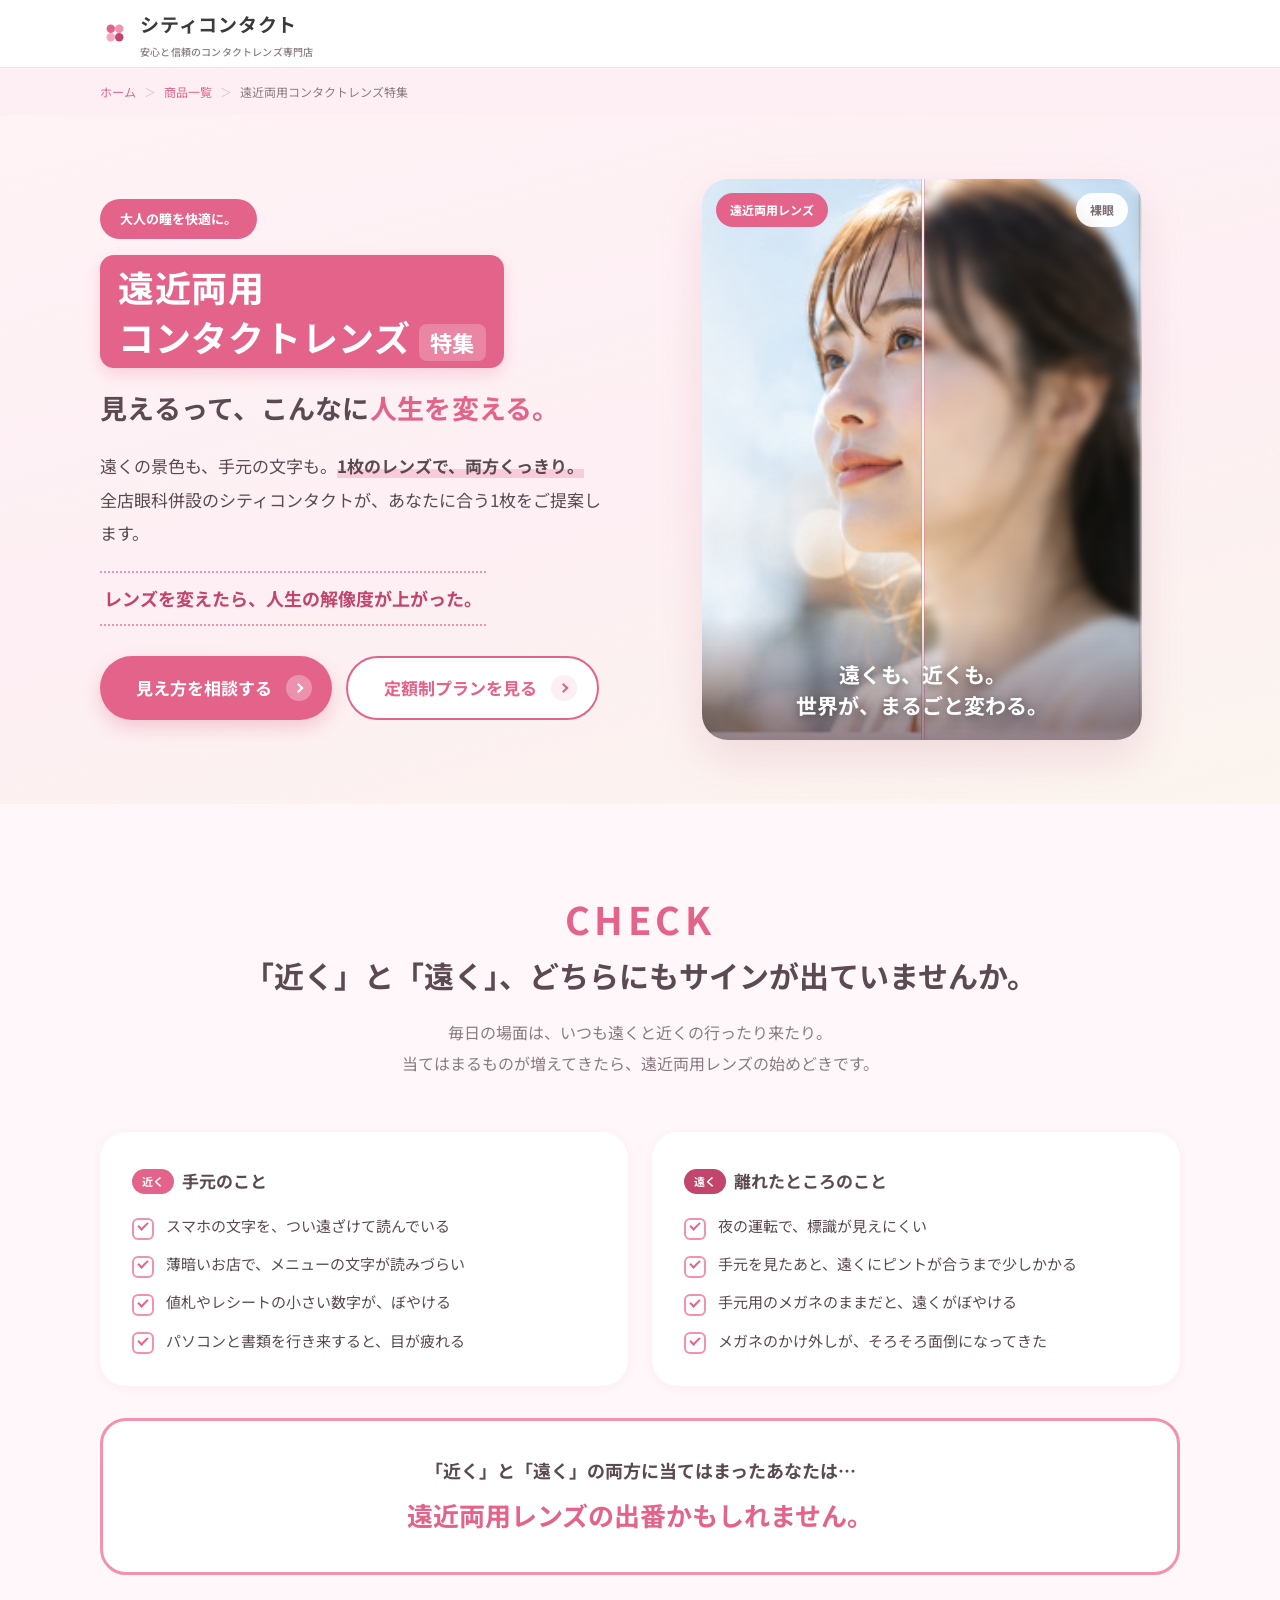
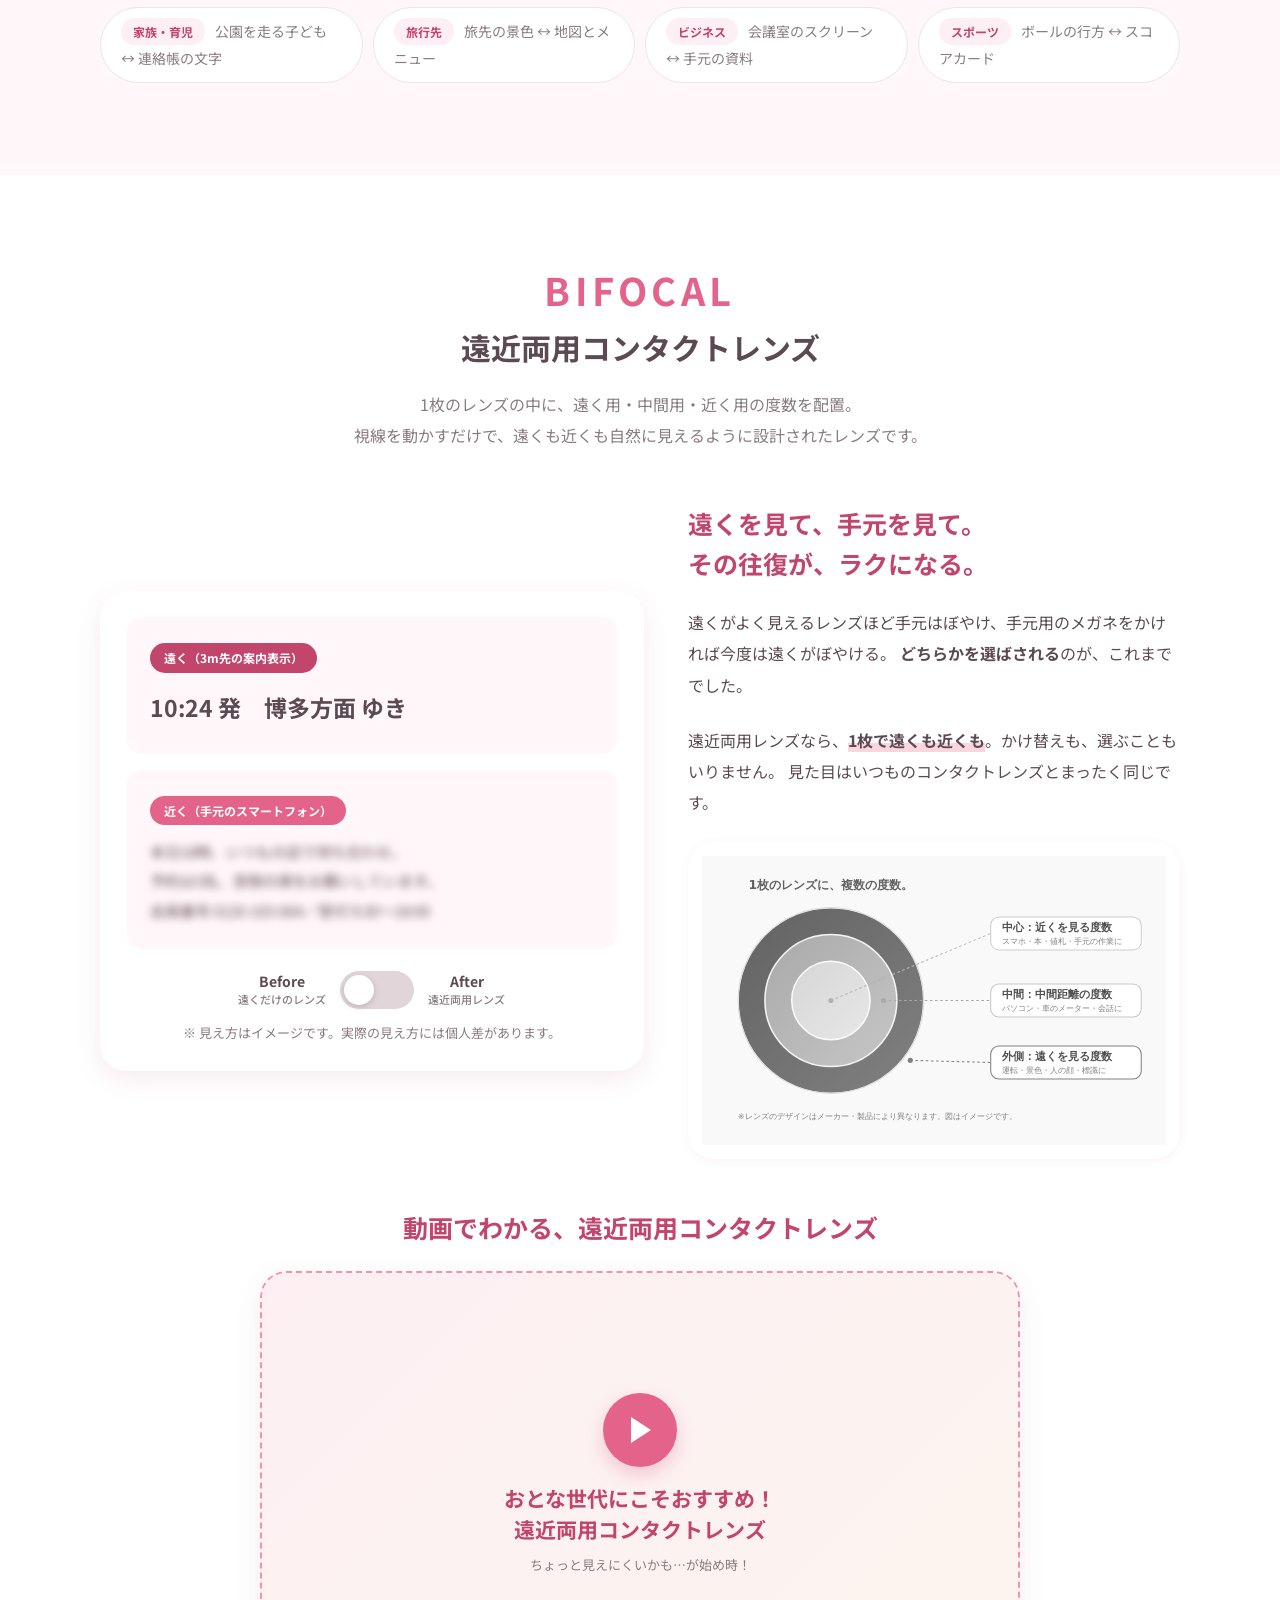
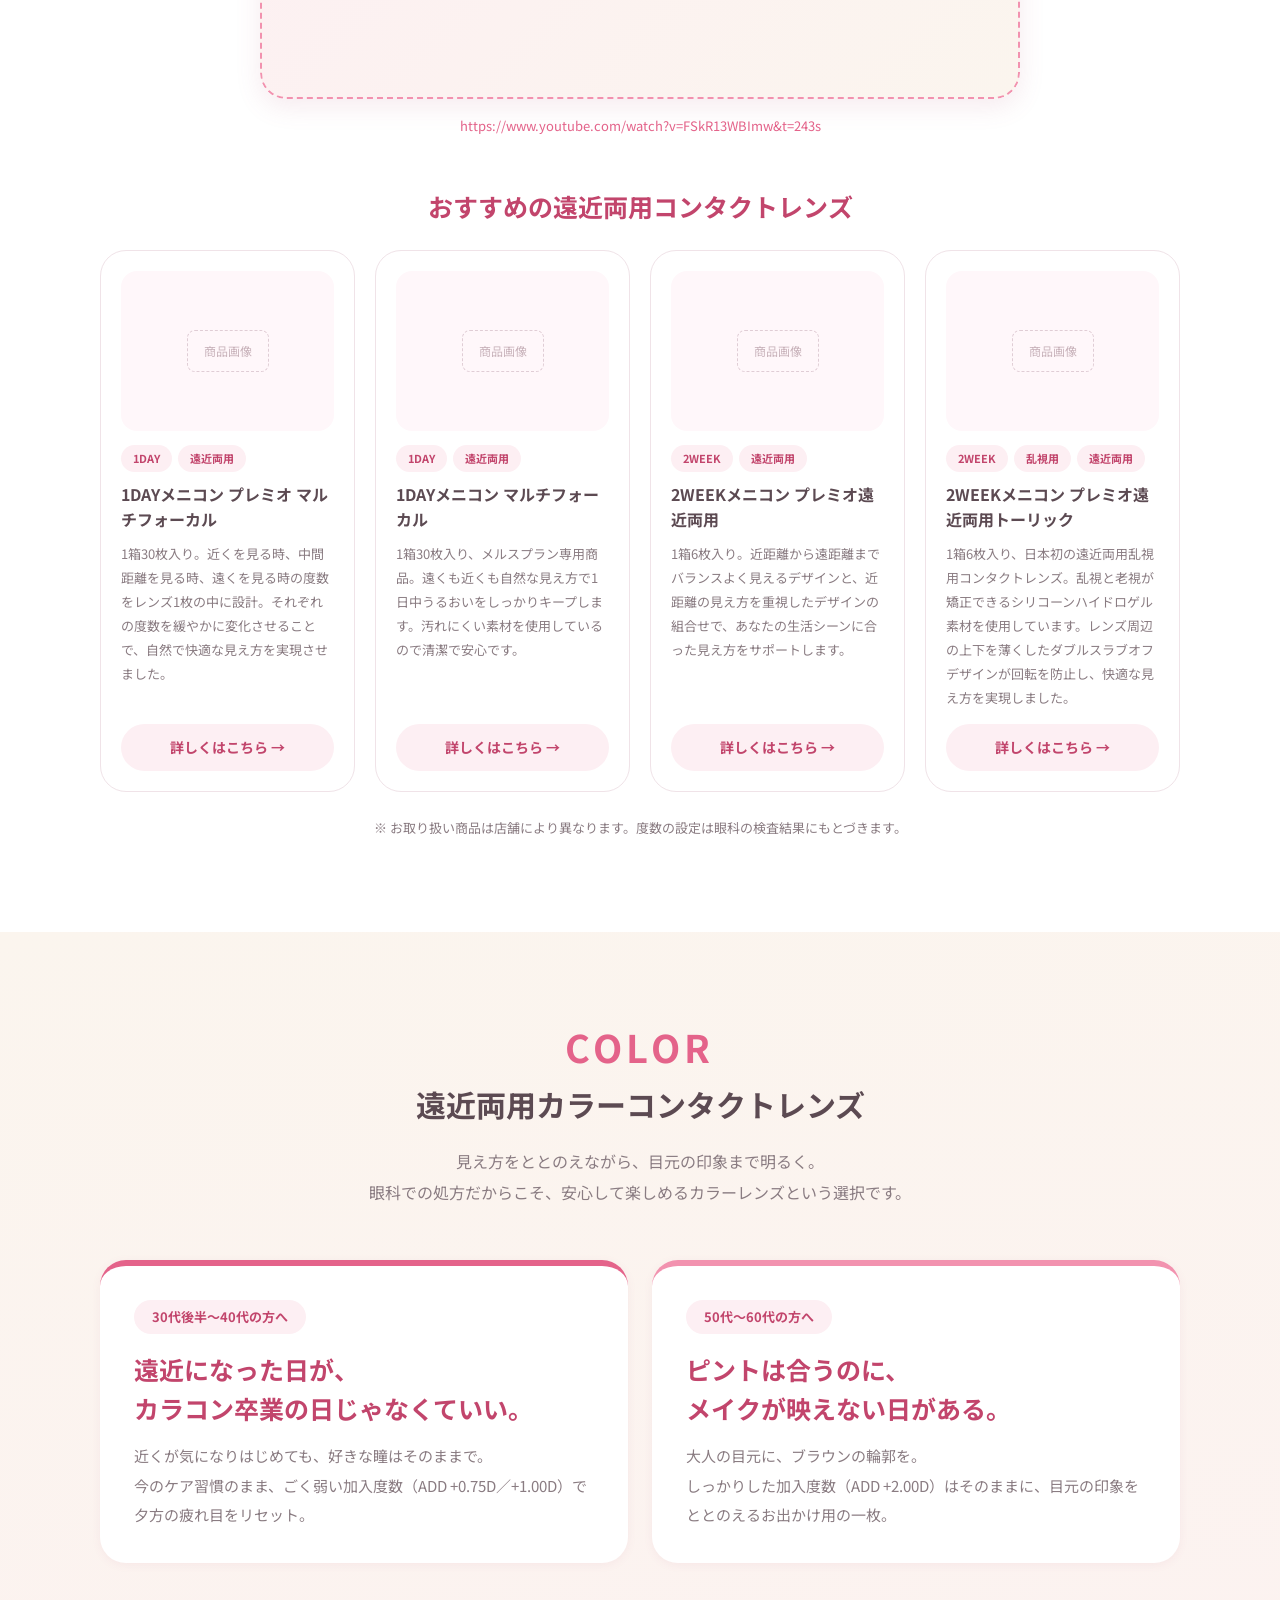
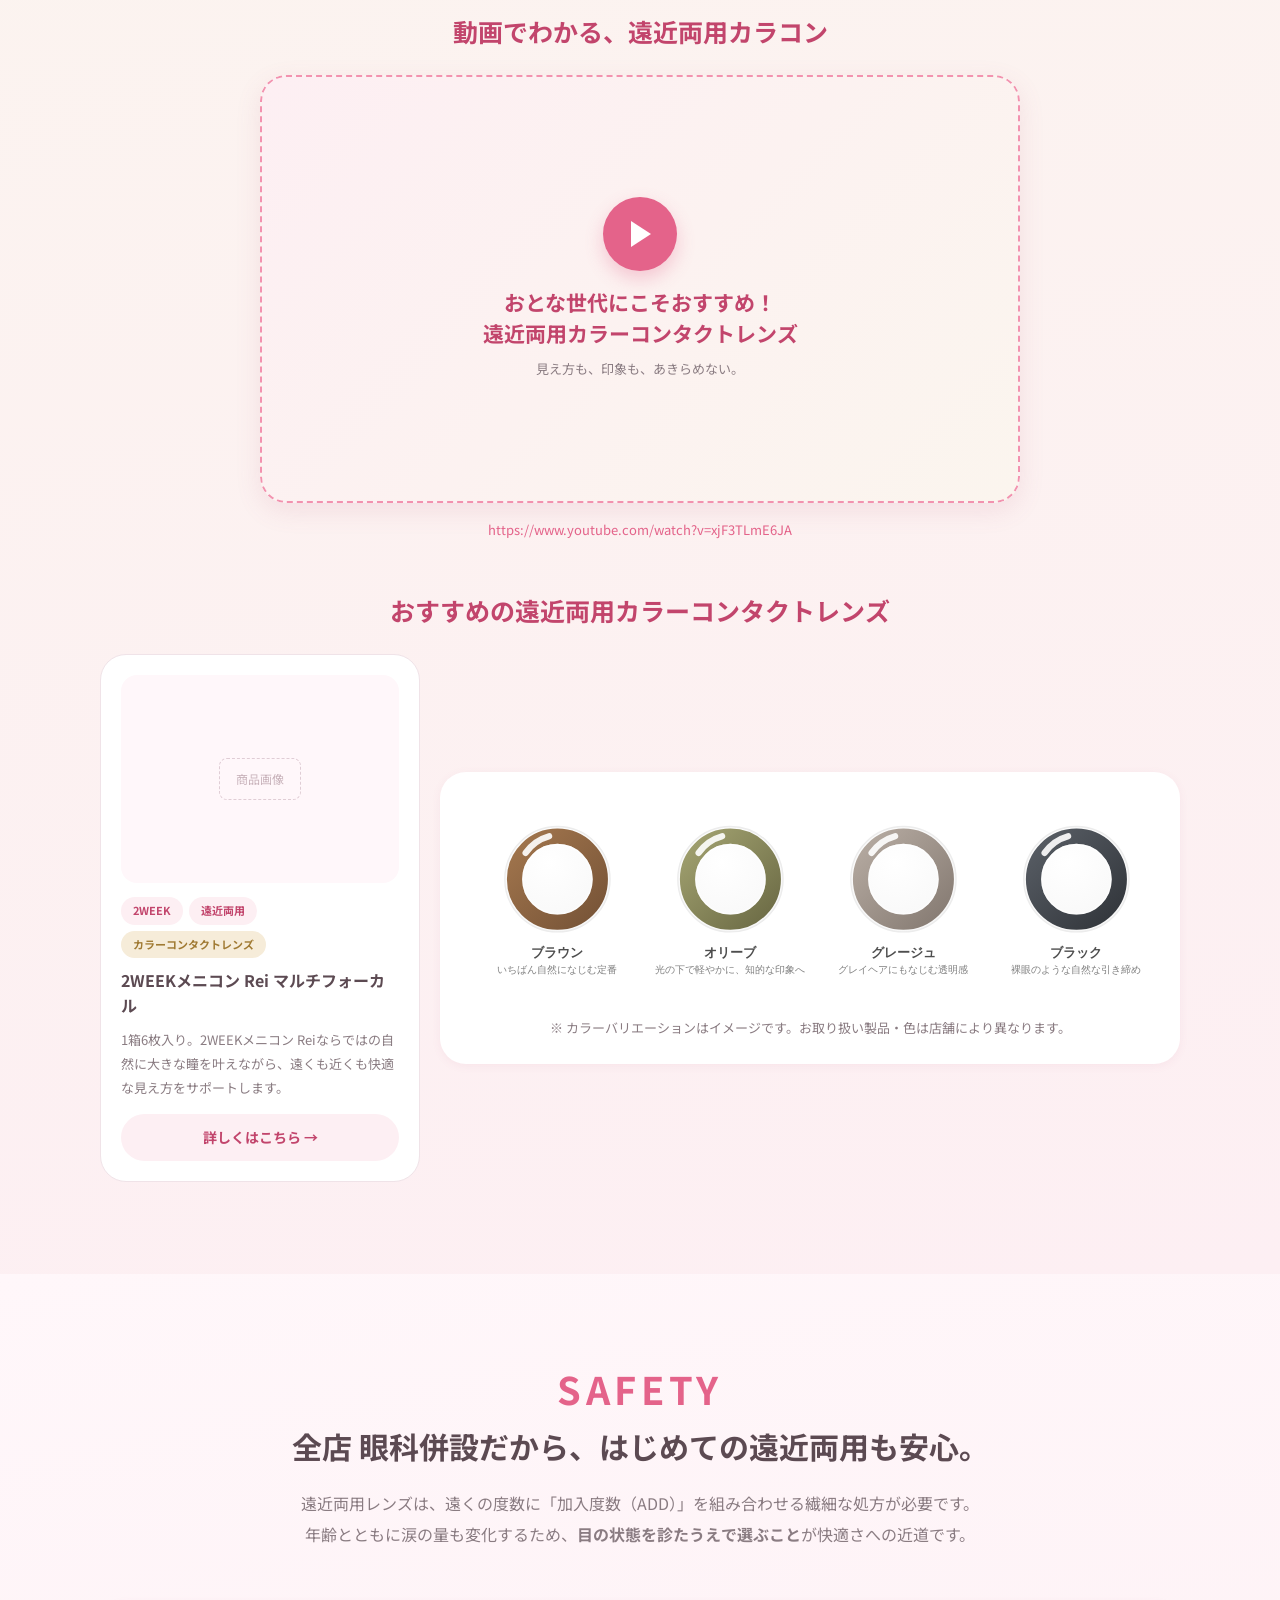
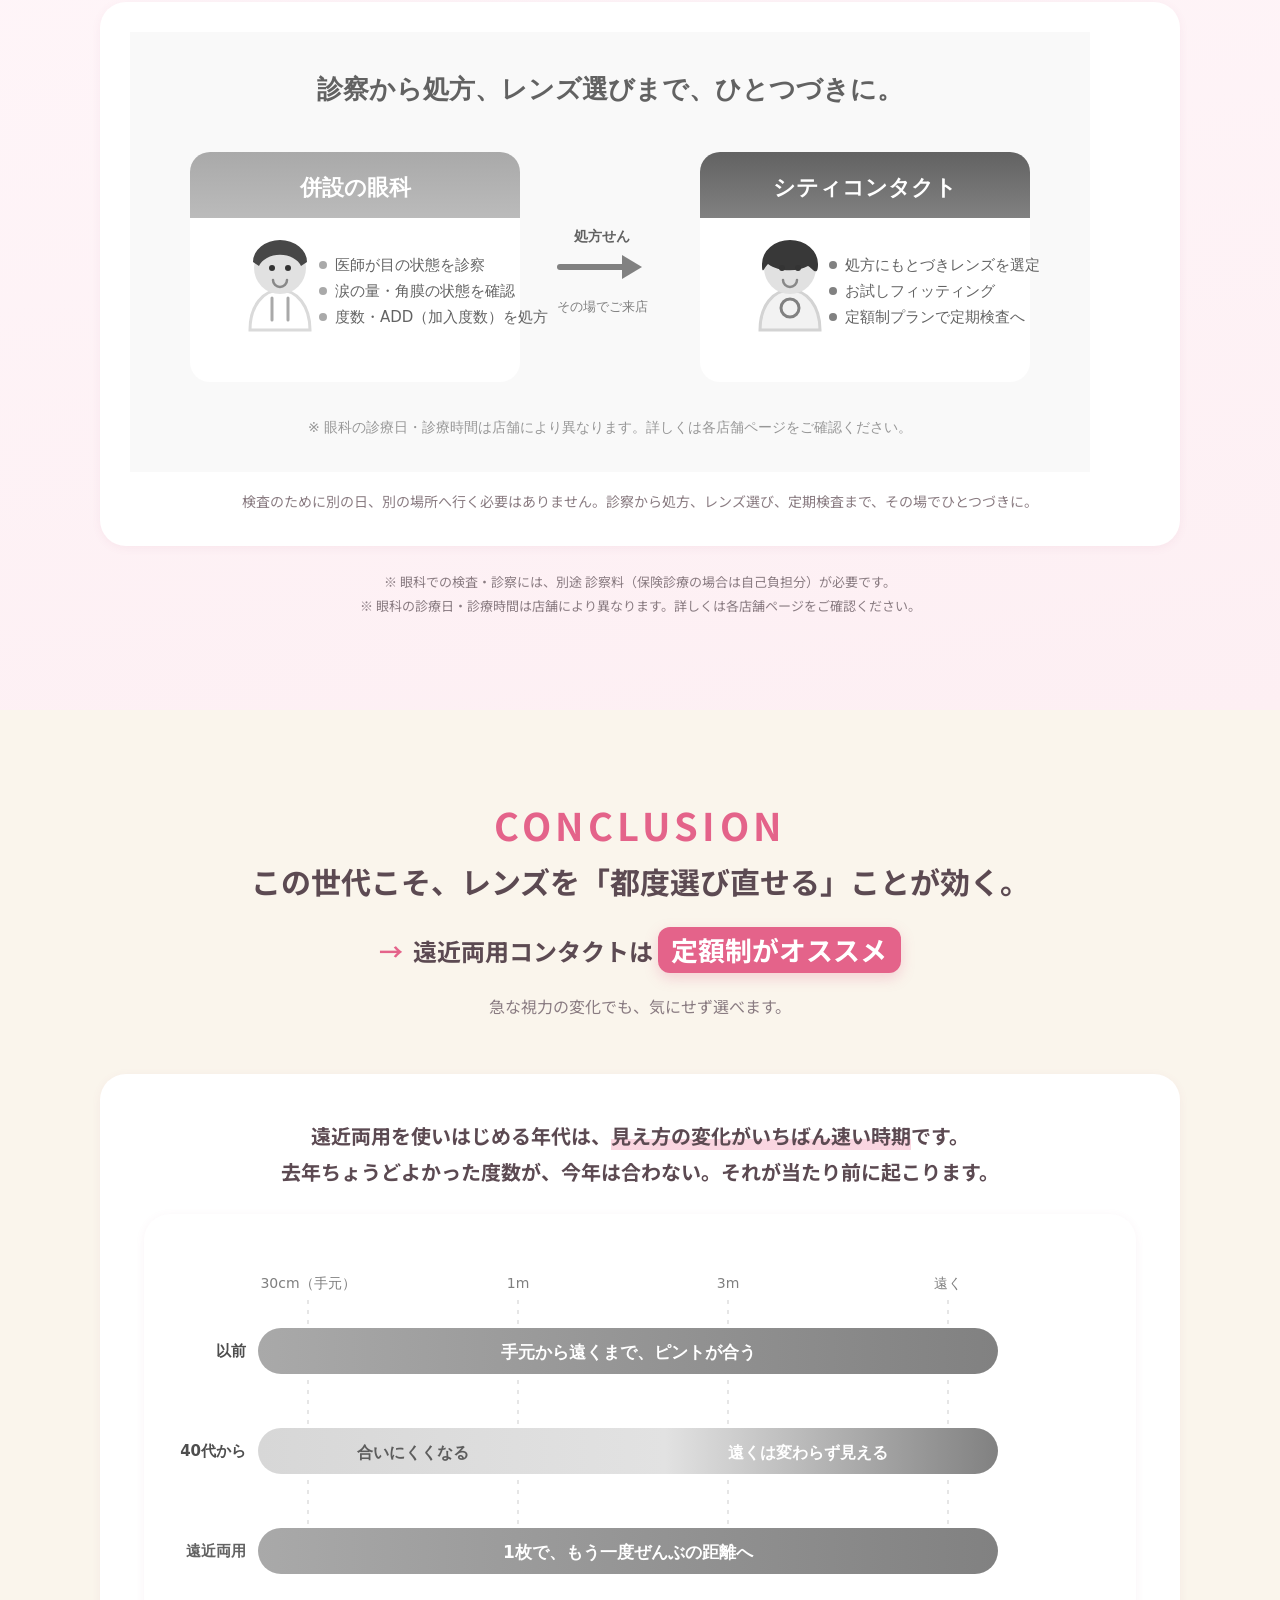
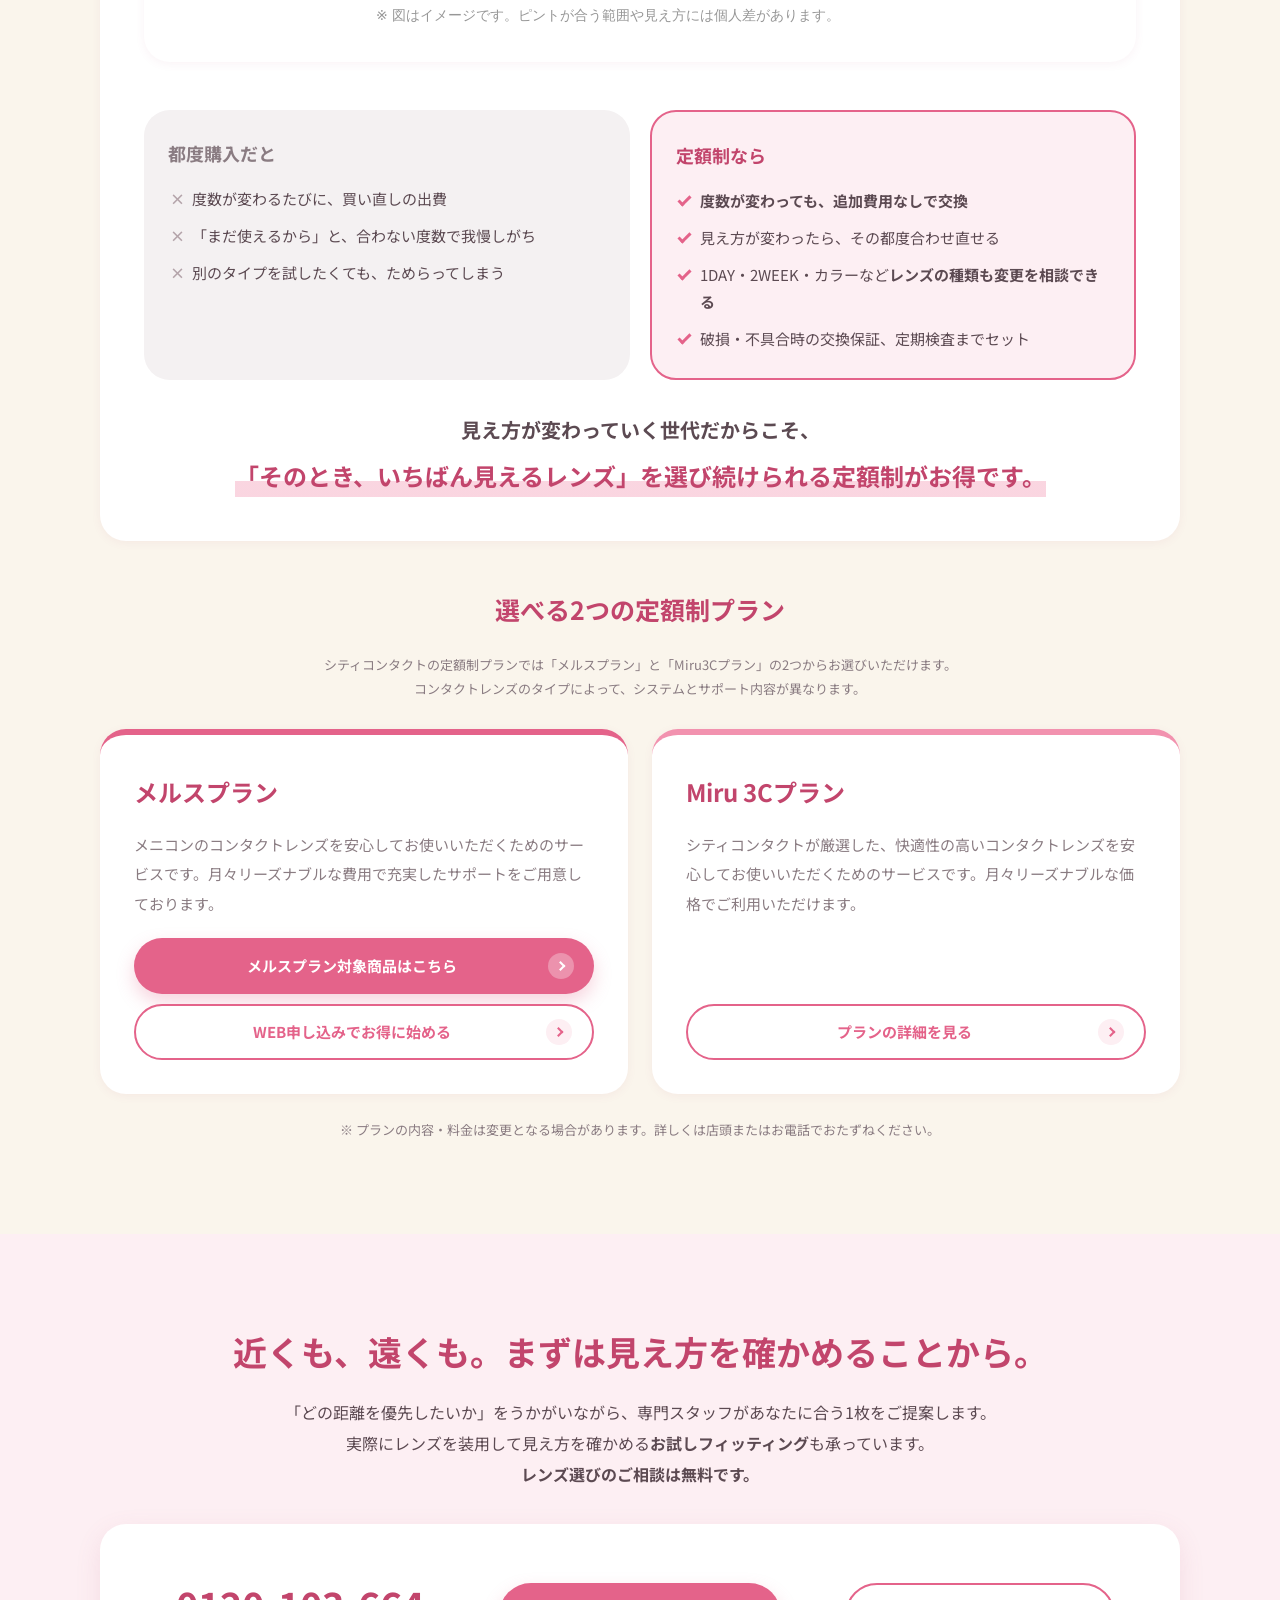
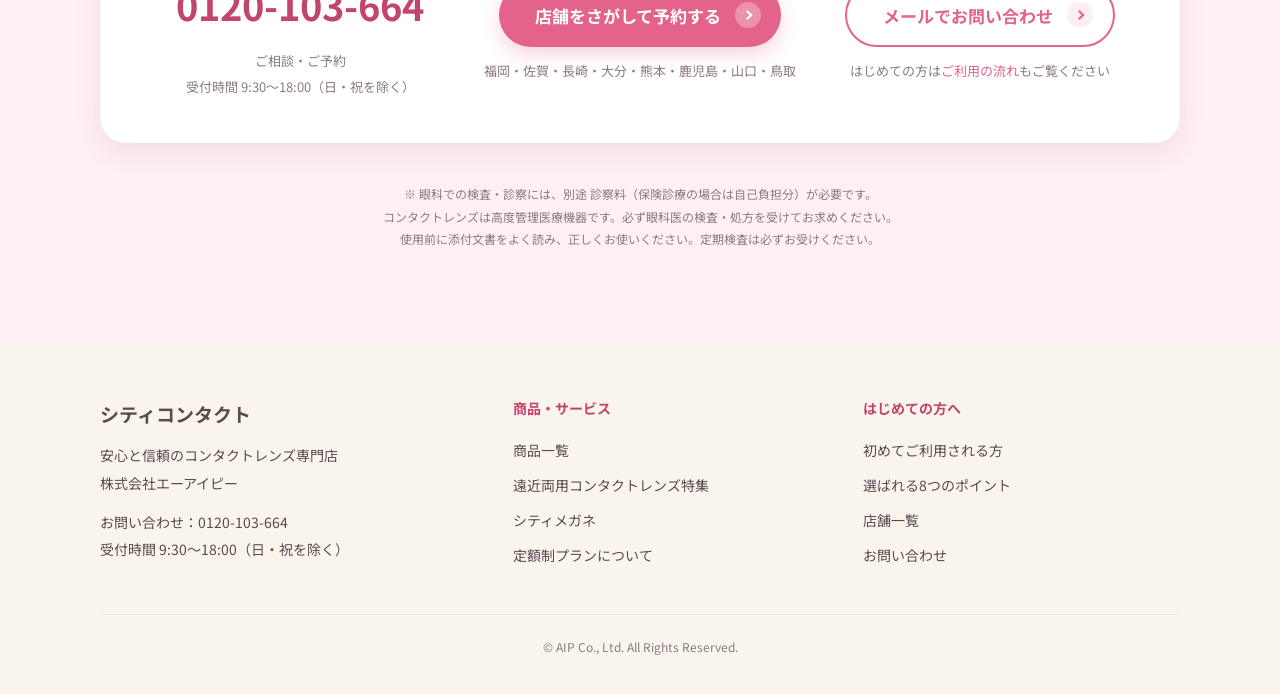
==== commit 463f557c: "まとめの見出しに結論コピーを追加 CONCLUSIONセクションに、ご指定のコピーを追加。 - 「→ 遠近両用コンタクトは 定額制がオススメ」（ピンクの帯で強調） - 「急な視力の変化でも、気にせず選" ====
--- a/index.html
+++ b/index.html
@@ -332,6 +332,8 @@
       <div class="c-heading">
         <span class="c-heading__en">CONCLUSION</span>
         <h2 class="c-heading__ja">この世代こそ、<br class="u-sp-only">レンズを「都度選び直せる」ことが効く。</h2>
+        <p class="p-answer">遠近両用コンタクトは<em>定額制がオススメ</em></p>
+        <p class="c-heading__lead">急な視力の変化でも、気にせず選べます。</p>
       </div>
 
       <div class="p-reason">
--- a/assets/css/style.css
+++ b/assets/css/style.css
@@ -613,6 +613,20 @@
   font-size: clamp(18px, 2.6vw, 24px); color: var(--c-primary-dark);
   background: linear-gradient(transparent 62%, rgba(242, 146, 175, .38) 62%);
 }
+/* まとめの結論コピー */
+.p-answer {
+  margin-top: 22px; display: inline-flex; align-items: baseline; flex-wrap: wrap;
+  justify-content: center; gap: .2em;
+  font-size: clamp(17px, 2.4vw, 24px); font-weight: 700; color: var(--c-text);
+  line-height: 1.5;
+}
+.p-answer::before { content: "→"; color: var(--c-primary); margin-right: .2em; }
+.p-answer em {
+  font-style: normal; color: #fff; background: var(--c-primary);
+  border-radius: 12px; padding: .1em .5em;
+  font-size: 1.12em; box-shadow: 0 5px 14px rgba(228, 99, 138, .26);
+}
+
 /* 定額制プランのカード */
 .p-plan { display: grid; grid-template-columns: repeat(auto-fit, minmax(min(320px, 100%), 1fr)); gap: 24px; }
 .p-plan__item {
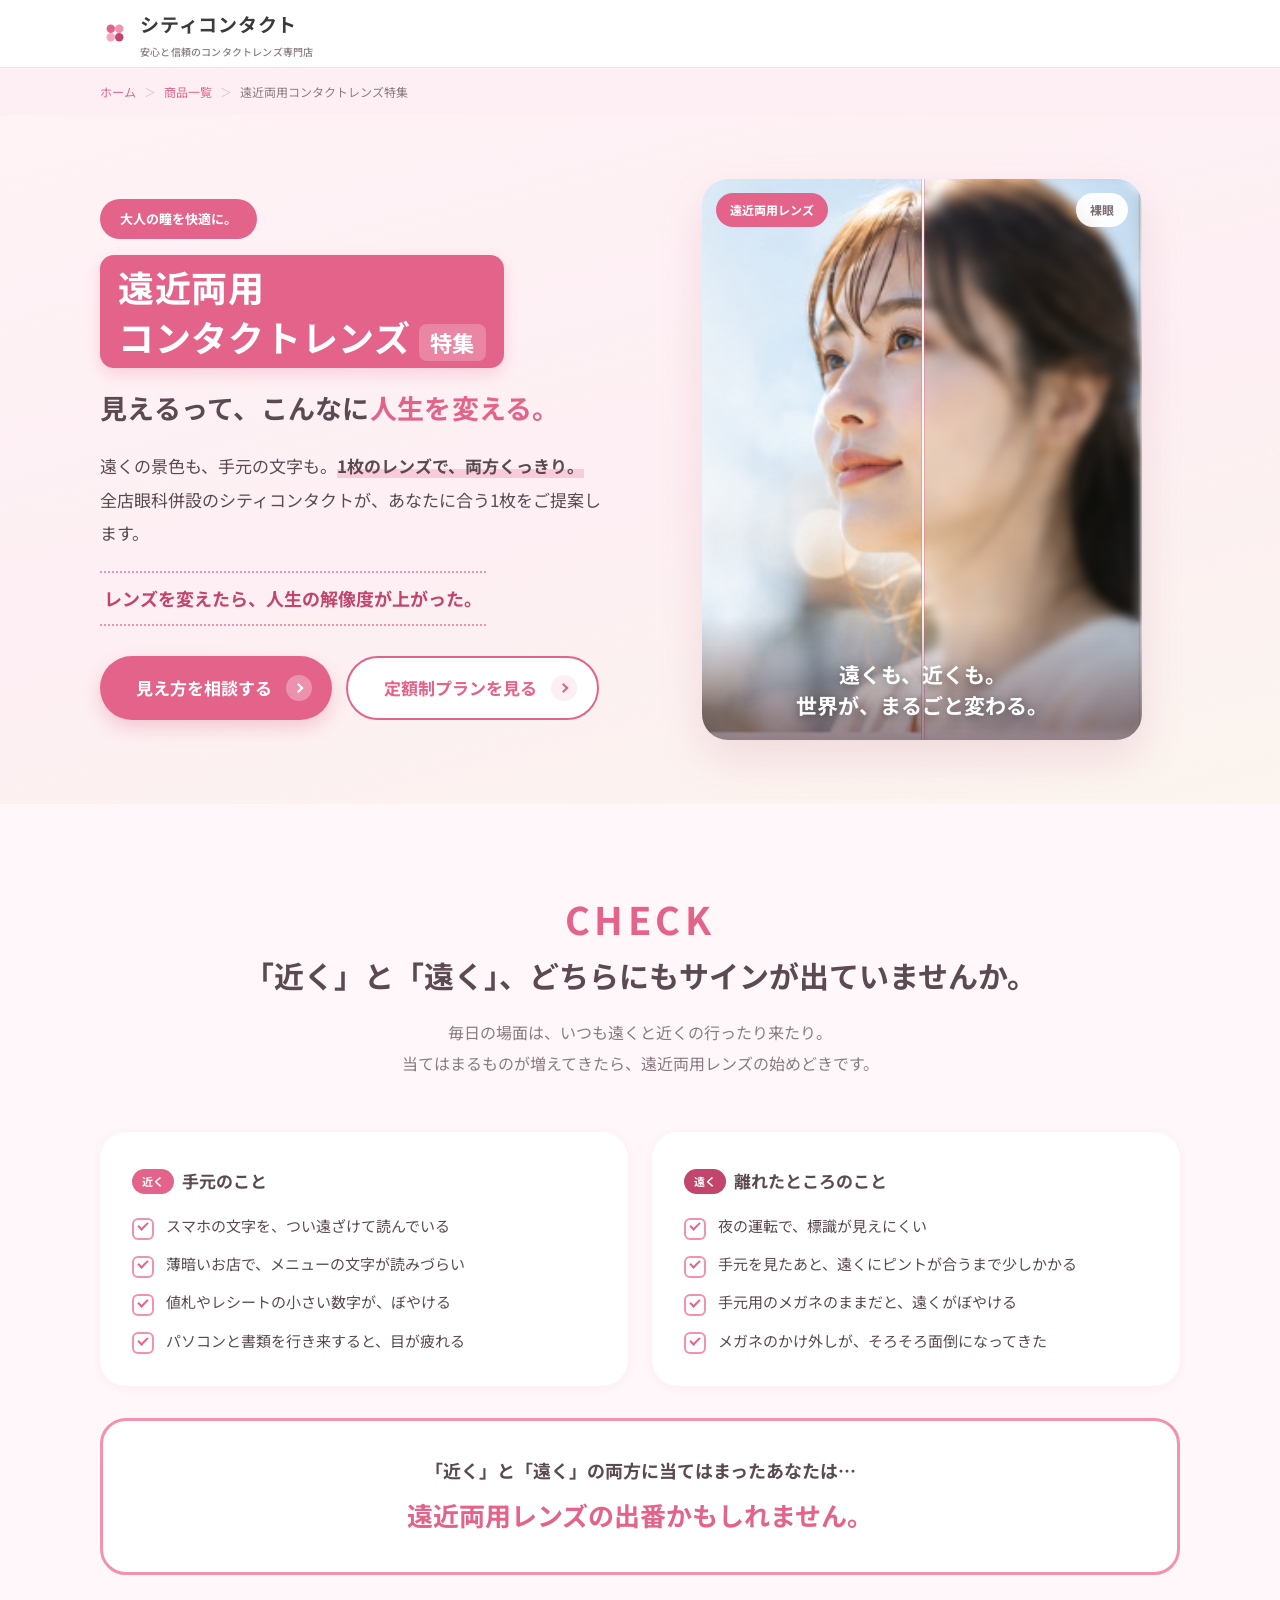
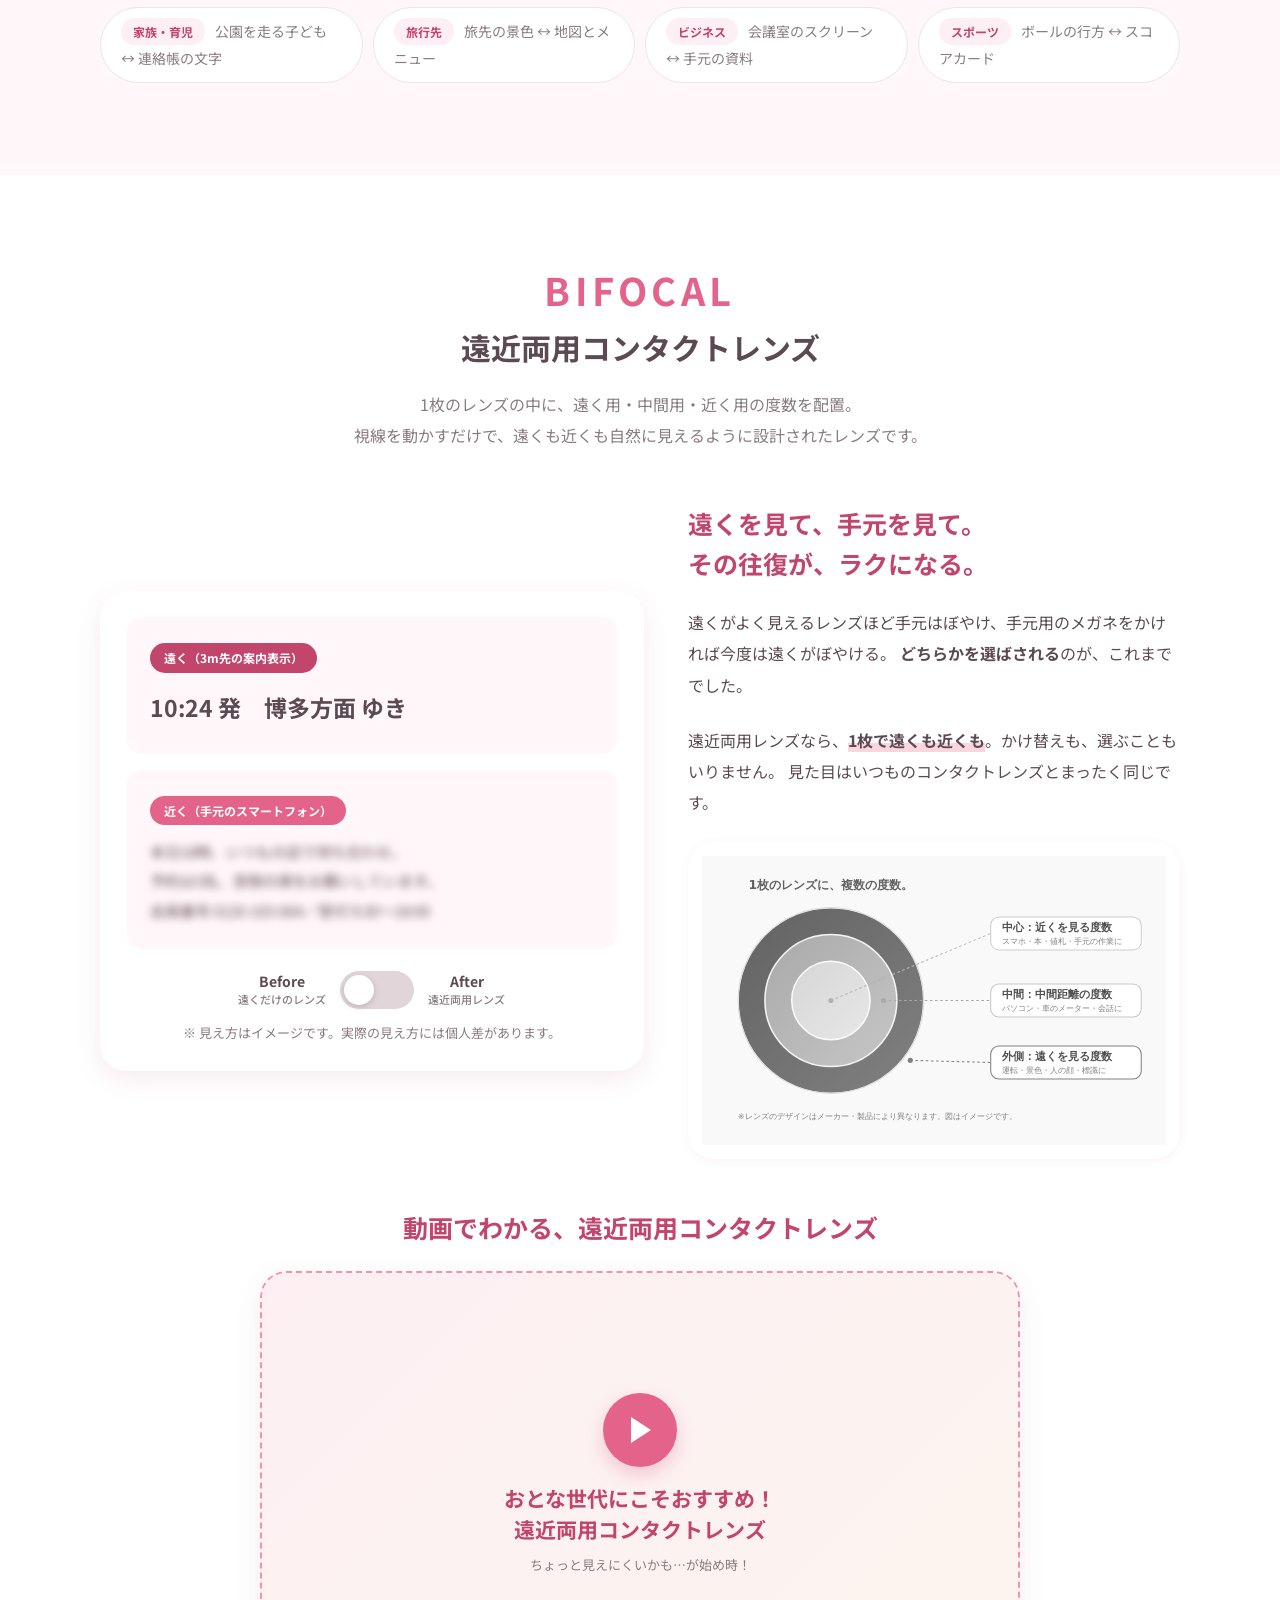
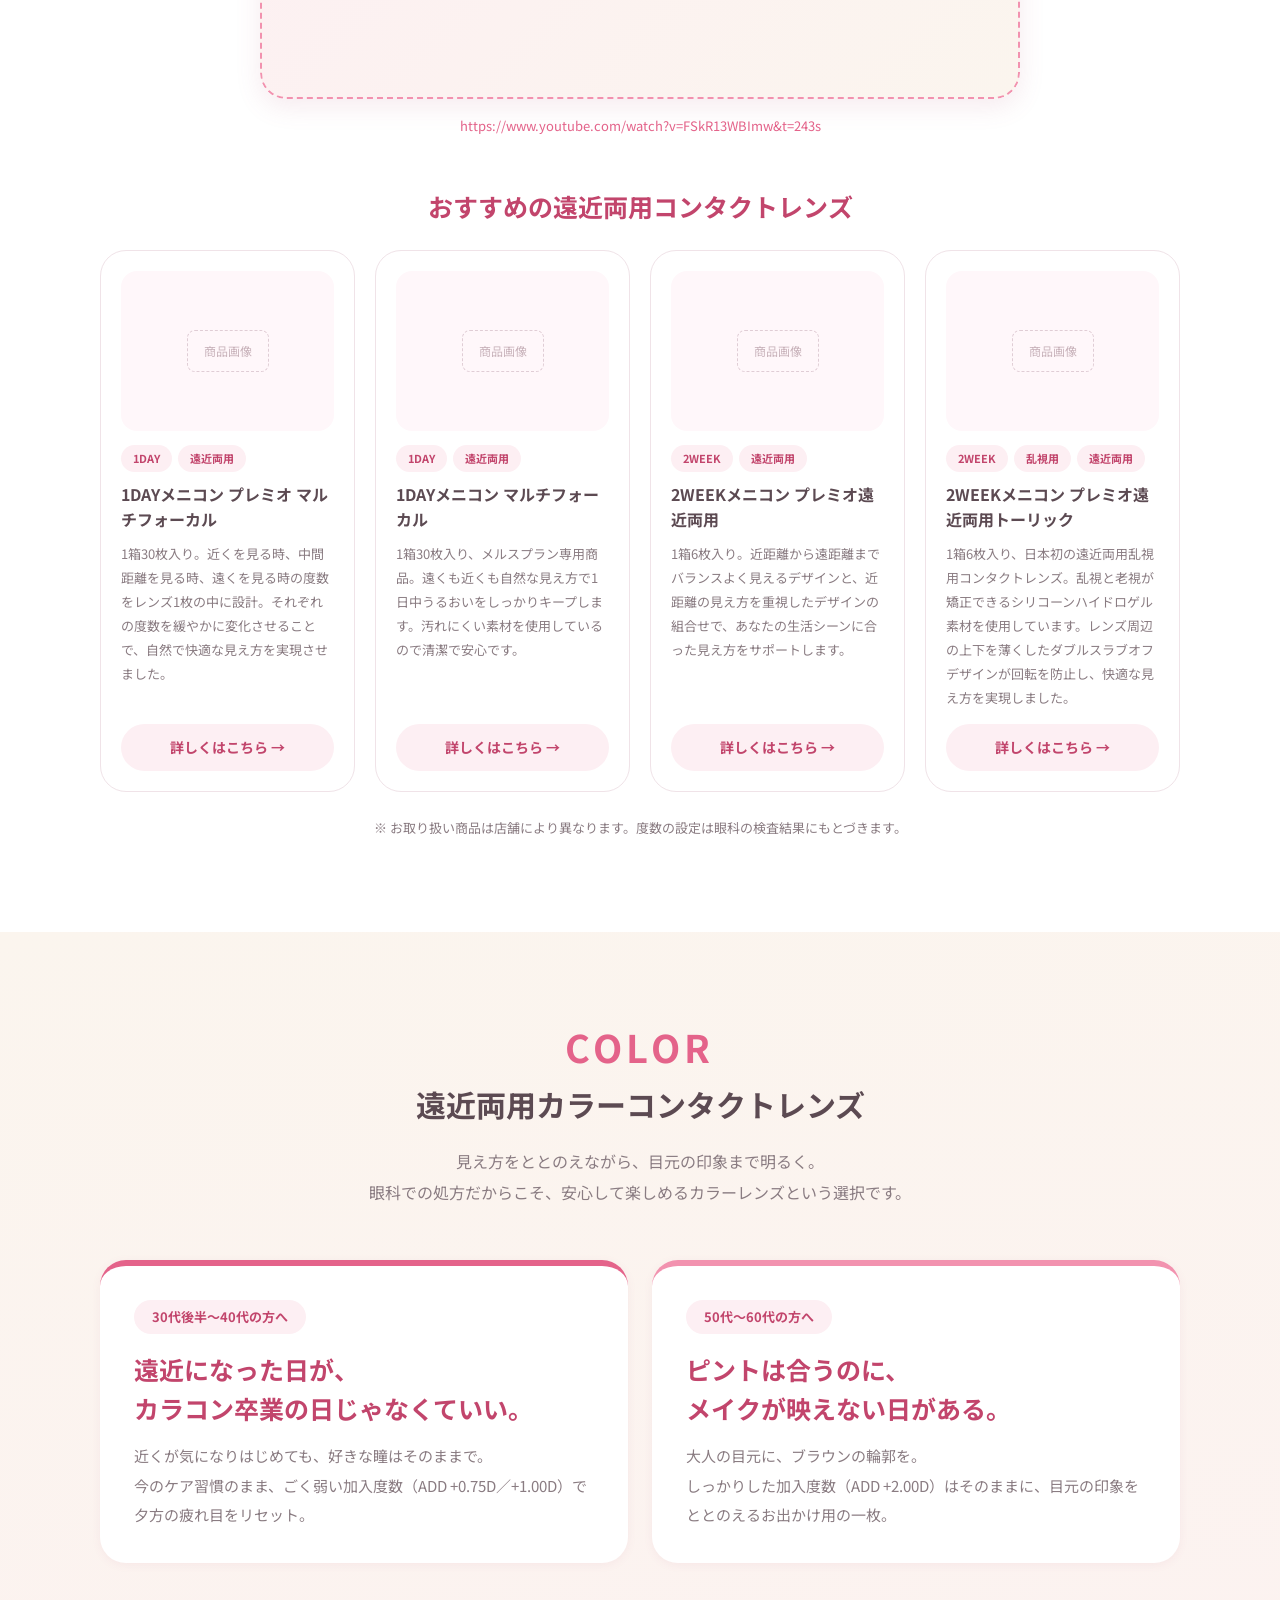
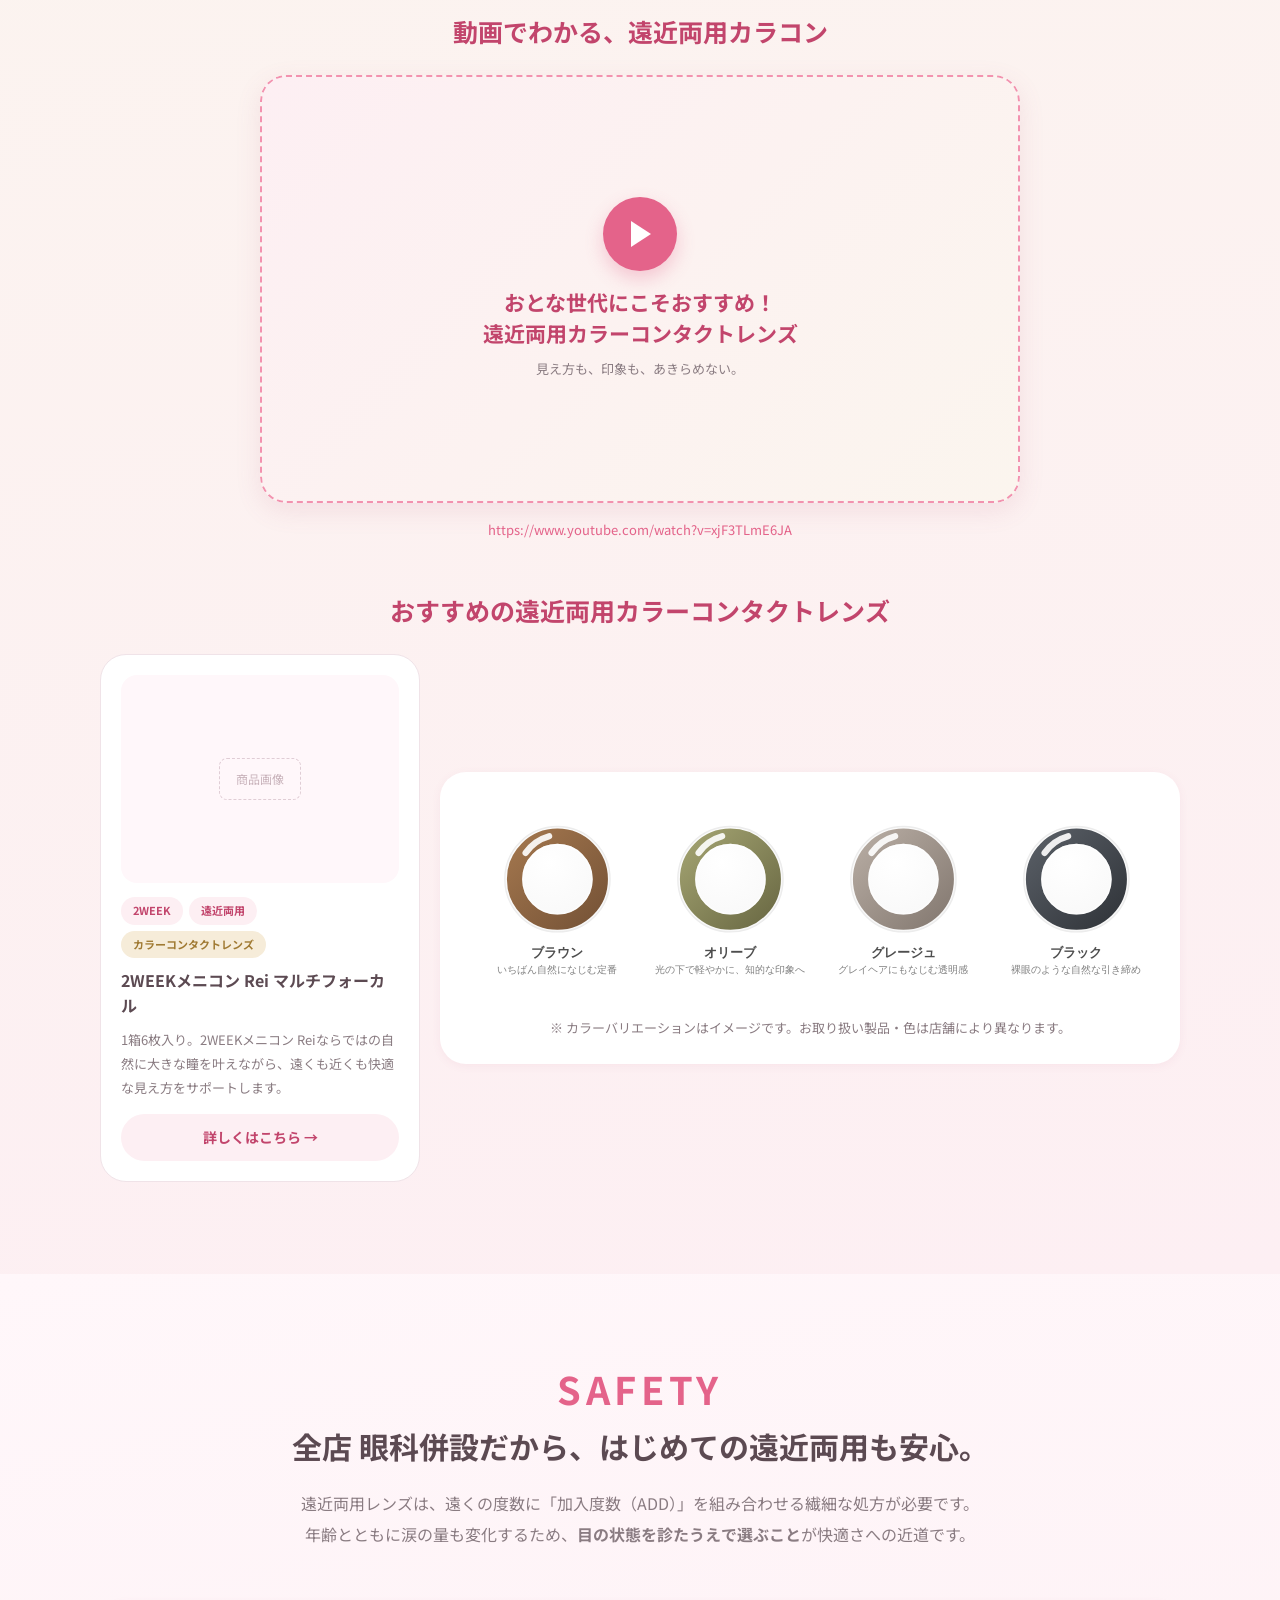
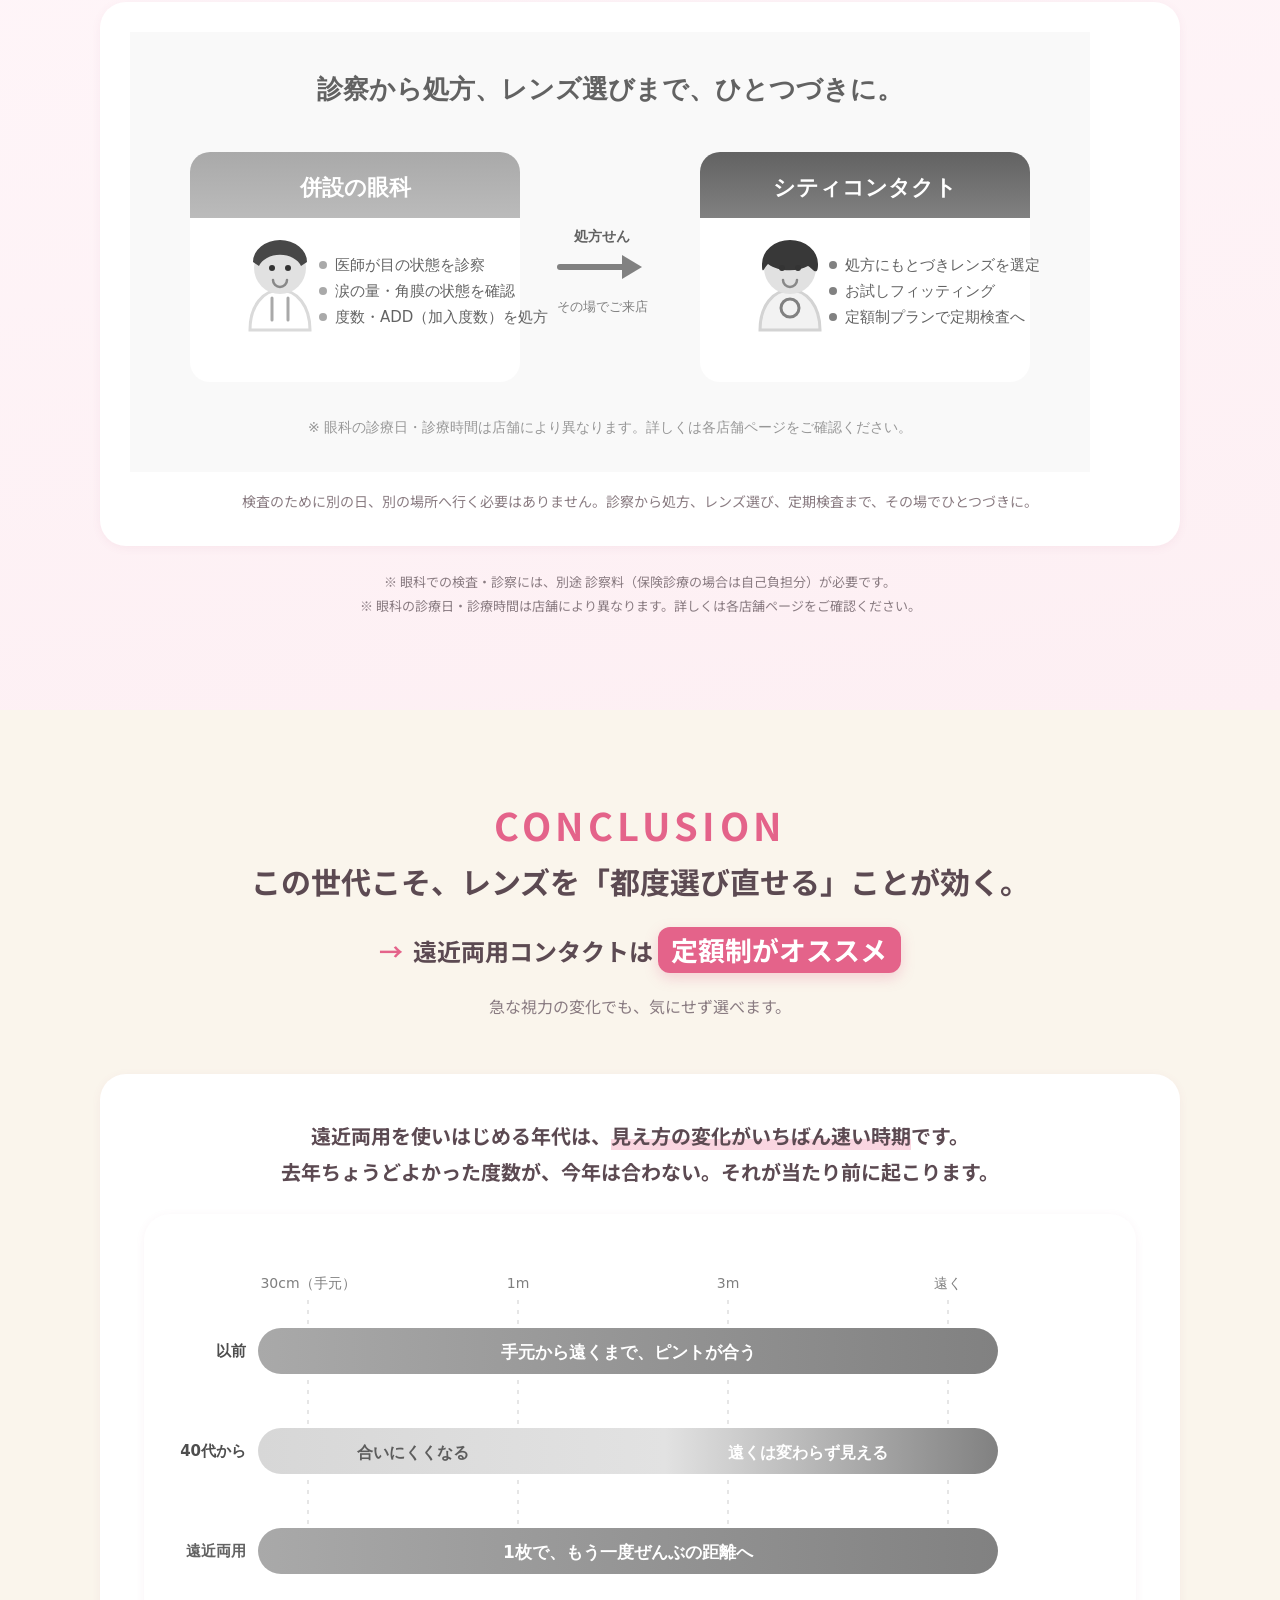
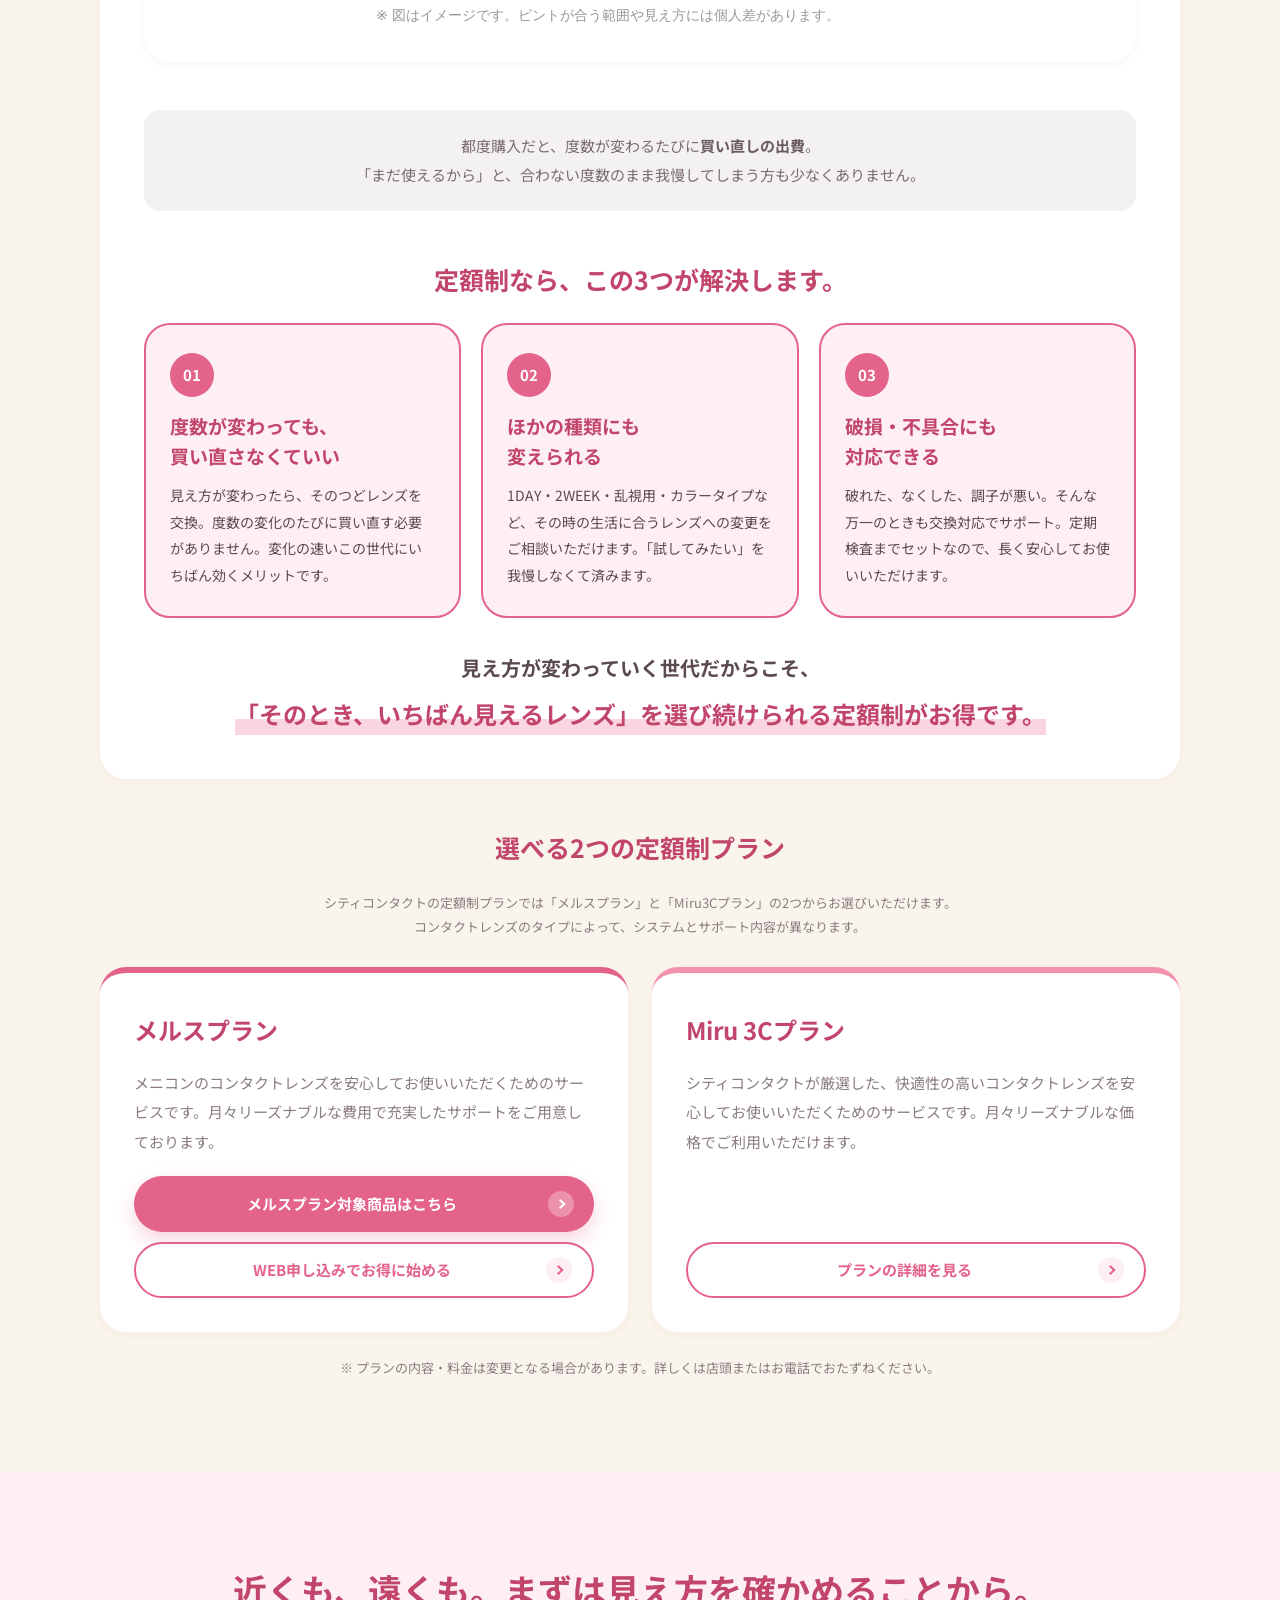
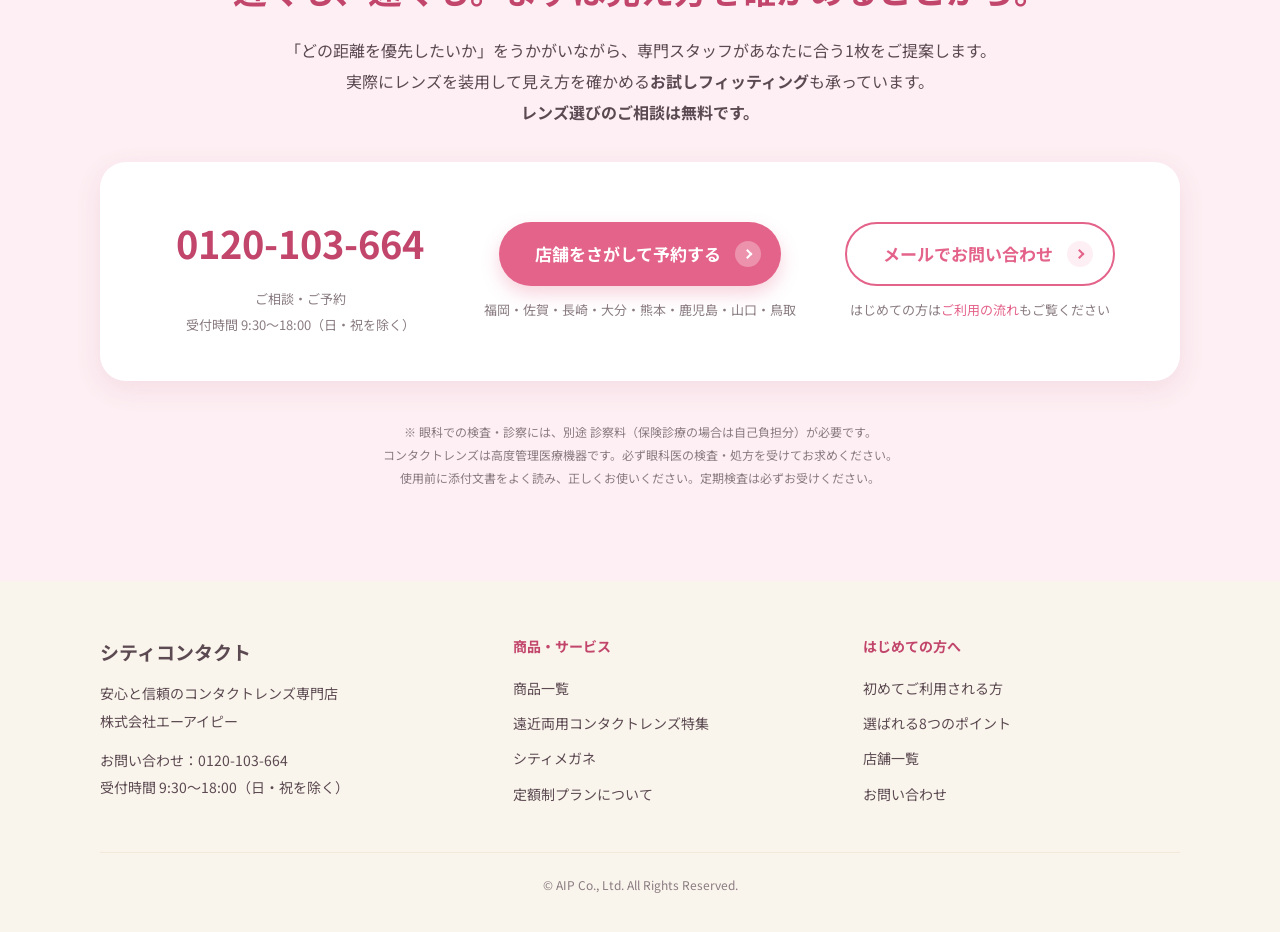
==== commit c0c21e32: "定額制のメリットを3点に整理して明示 比較レイアウトを見直し、定額制のメリットを3枚のカードで明示。 - 01 度数が変わっても、買い直さなくていい - 02 ほかの種類にも変えられる（1DAY・2W" ====
--- a/index.html
+++ b/index.html
@@ -345,25 +345,30 @@
           <img src="assets/img/focus-range.svg" width="900" height="420"
                alt="以前は手元から遠くまでピントが合っていたのに対し、40代以降は手元側が合いにくくなり、遠近両用レンズで再び全ての距離をカバーできることを示した図">
         </figure>
-        <div class="p-reason__grid u-mt-l">
-          <div class="p-reason__item p-reason__item--ng">
-            <h3 class="p-reason__title">都度購入だと</h3>
-            <ul class="p-reason__list">
-              <li>度数が変わるたびに、買い直しの出費</li>
-              <li>「まだ使えるから」と、合わない度数で我慢しがち</li>
-              <li>別のタイプを試したくても、ためらってしまう</li>
-            </ul>
-          </div>
-          <div class="p-reason__item p-reason__item--ok">
-            <h3 class="p-reason__title">定額制なら</h3>
-            <ul class="p-reason__list">
-              <li><strong>度数が変わっても、追加費用なしで交換</strong></li>
-              <li>見え方が変わったら、その都度合わせ直せる</li>
-              <li>1DAY・2WEEK・カラーなど<strong>レンズの種類も変更を相談できる</strong></li>
-              <li>破損・不具合時の交換保証、定期検査までセット</li>
-            </ul>
-          </div>
-        </div>
+        <p class="p-reason__contrast u-mt-l">
+          都度購入だと、度数が変わるたびに<strong>買い直しの出費</strong>。<br>
+          「まだ使えるから」と、合わない度数のまま我慢してしまう方も少なくありません。
+        </p>
+
+        <h3 class="c-subheading u-mt-l">定額制なら、この3つが解決します。</h3>
+        <div class="p-merit">
+          <article class="p-merit__item">
+            <span class="p-merit__no">01</span>
+            <h4 class="p-merit__title">度数が変わっても、<br>買い直さなくていい</h4>
+            <p class="p-merit__text">見え方が変わったら、そのつどレンズを交換。度数の変化のたびに買い直す必要がありません。変化の速いこの世代にいちばん効くメリットです。</p>
+          </article>
+          <article class="p-merit__item">
+            <span class="p-merit__no">02</span>
+            <h4 class="p-merit__title">ほかの種類にも<br>変えられる</h4>
+            <p class="p-merit__text">1DAY・2WEEK・乱視用・カラータイプなど、その時の生活に合うレンズへの変更をご相談いただけます。「試してみたい」を我慢しなくて済みます。</p>
+          </article>
+          <article class="p-merit__item">
+            <span class="p-merit__no">03</span>
+            <h4 class="p-merit__title">破損・不具合にも<br>対応できる</h4>
+            <p class="p-merit__text">破れた、なくした、調子が悪い。そんな万一のときも交換対応でサポート。定期検査までセットなので、長く安心してお使いいただけます。</p>
+          </article>
+        </div>
+
         <p class="p-reason__conclusion">
           見え方が変わっていく世代だからこそ、<br>
           <em>「そのとき、いちばん見えるレンズ」を選び続けられる定額制がお得です。</em>
--- a/assets/css/style.css
+++ b/assets/css/style.css
@@ -590,6 +590,26 @@
 .p-reason { background: #fff; border-radius: var(--radius-lg); padding: clamp(24px, 4vw, 44px); box-shadow: var(--shadow-sm); }
 .p-reason__lead { text-align: center; font-size: clamp(16px, 2.2vw, 20px); font-weight: 700; line-height: 1.8; }
 .p-reason__grid { display: grid; grid-template-columns: repeat(auto-fit, minmax(min(300px, 100%), 1fr)); gap: 20px; }
+
+/* 都度購入との対比（1行） */
+.p-reason__contrast {
+  background: #f4f1f2; border-radius: var(--radius); padding: 22px 26px;
+  text-align: center; font-size: 15px; line-height: 1.9; color: #7a6c72;
+}
+.p-reason__contrast strong { color: #6b5b62; }
+
+/* 定額制の3つのメリット */
+.p-merit { display: grid; grid-template-columns: repeat(auto-fit, minmax(min(280px, 100%), 1fr)); gap: 20px; }
+.p-merit__item {
+  background: var(--c-primary-light); border: 2px solid var(--c-primary);
+  border-radius: var(--radius-lg); padding: 28px 24px; position: relative;
+}
+.p-merit__no {
+  display: inline-grid; place-items: center; width: 44px; height: 44px; border-radius: 50%;
+  background: var(--c-primary); color: #fff; font-size: 15px; font-weight: 700; margin-bottom: 14px;
+}
+.p-merit__title { font-size: 19px; font-weight: 700; line-height: 1.55; color: var(--c-primary-dark); margin-bottom: 12px; }
+.p-merit__text { font-size: 14px; line-height: 1.9; color: var(--c-text); }
 .p-reason__item { border-radius: var(--radius-lg); padding: 26px 24px; }
 .p-reason__item--ng { background: #f4f1f2; }
 .p-reason__item--ok { background: var(--c-primary-light); border: 2px solid var(--c-primary); }
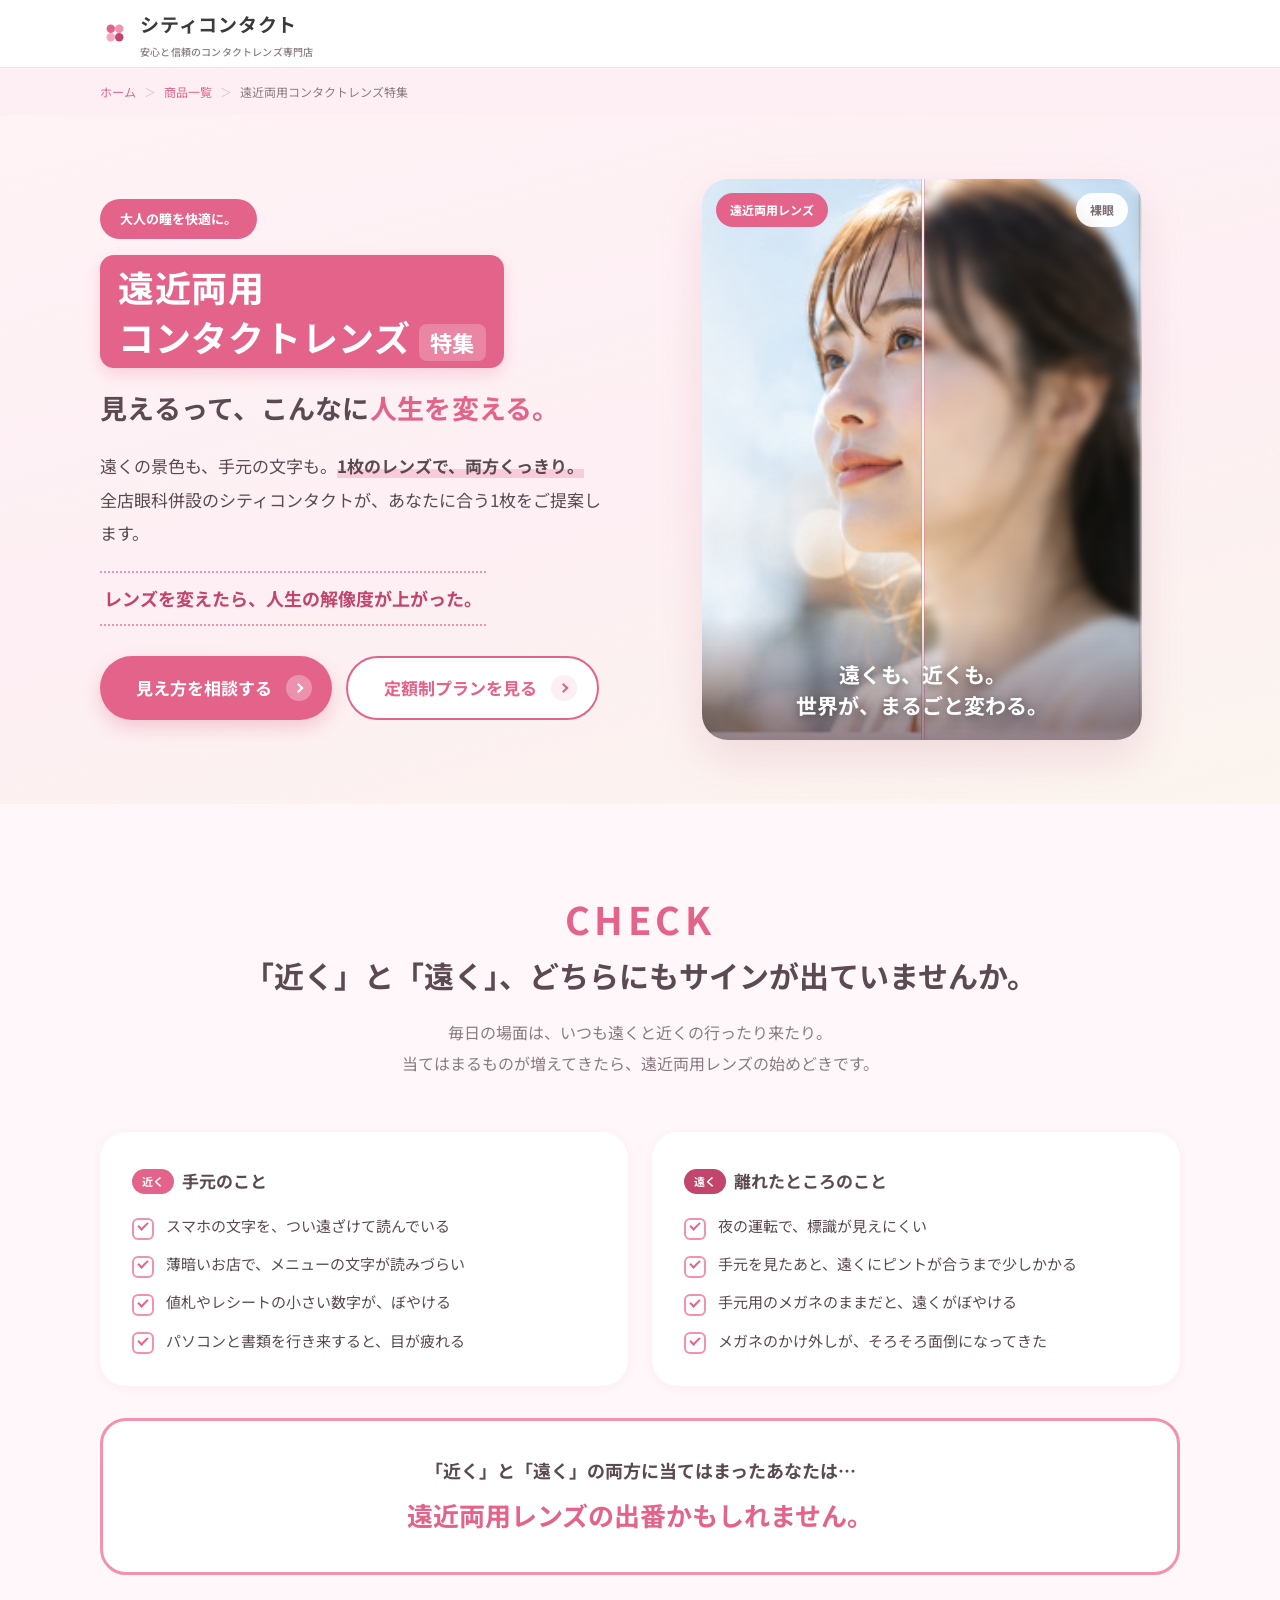
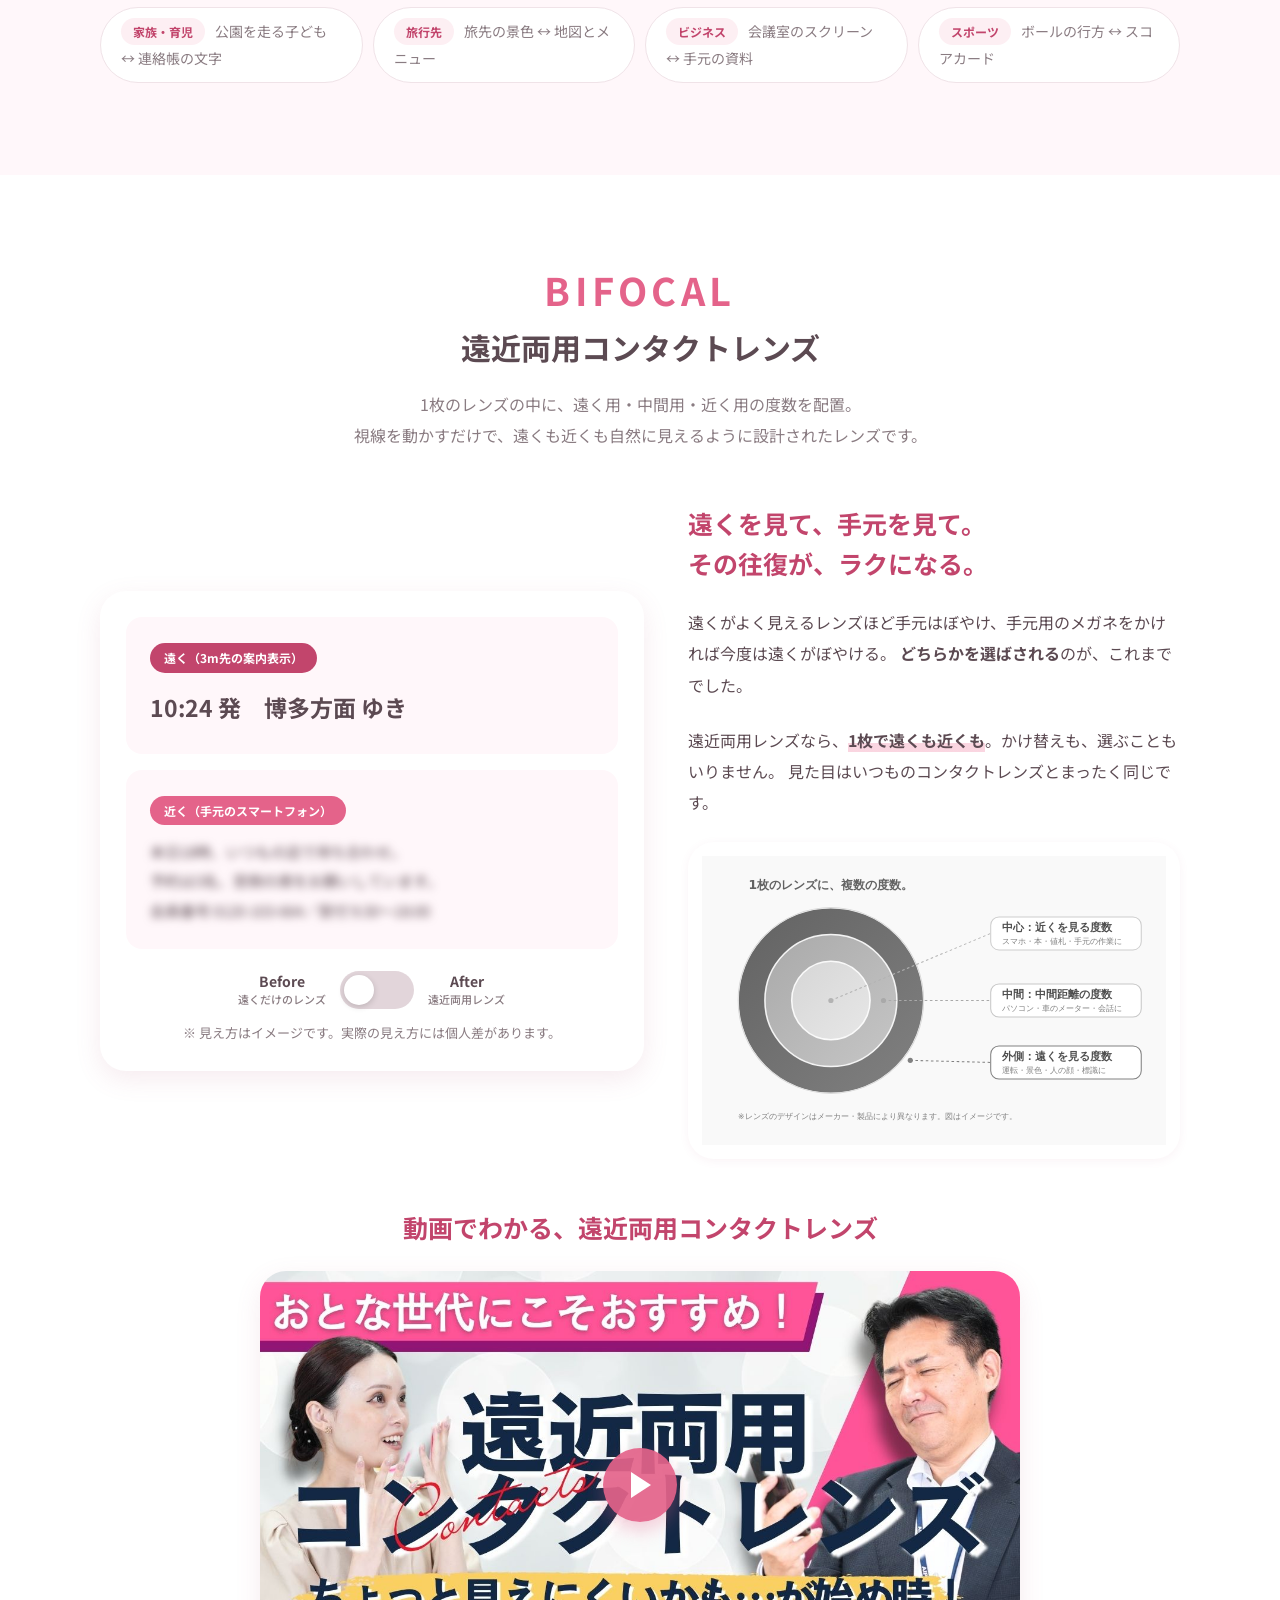
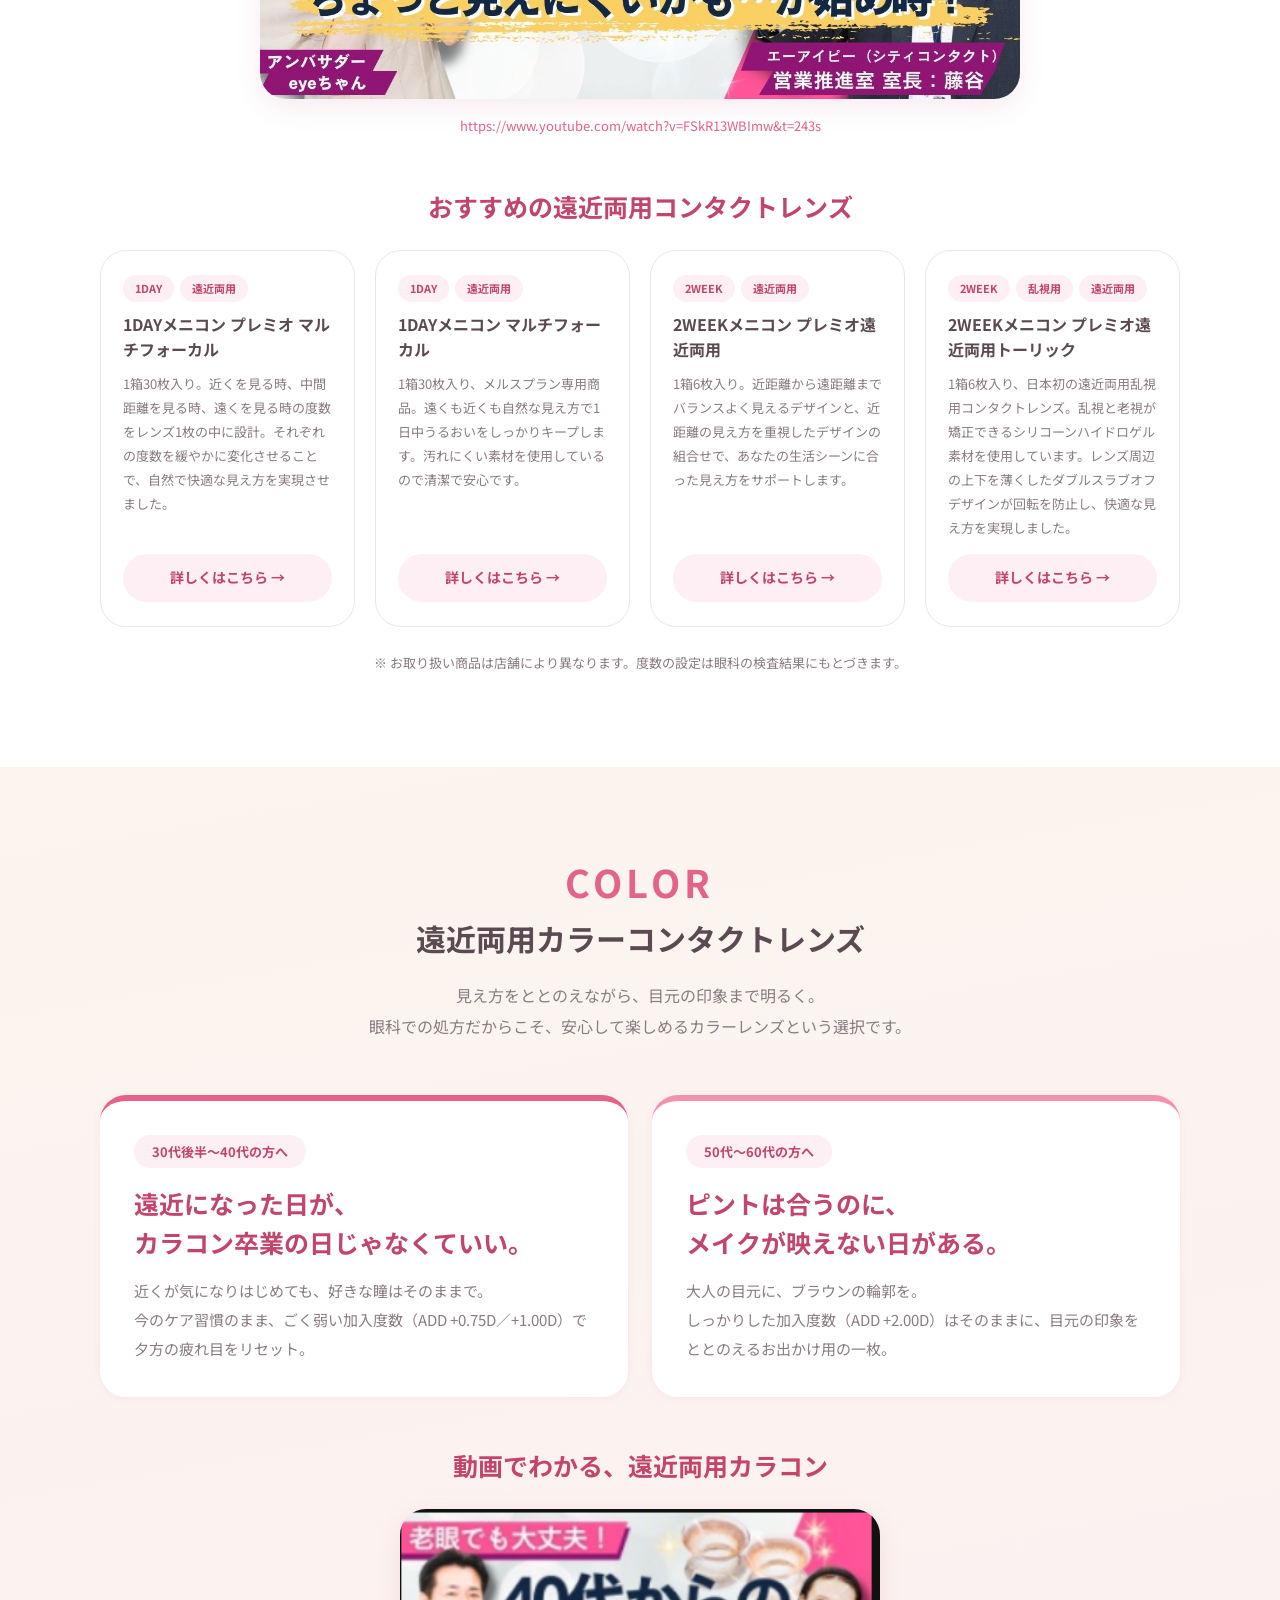
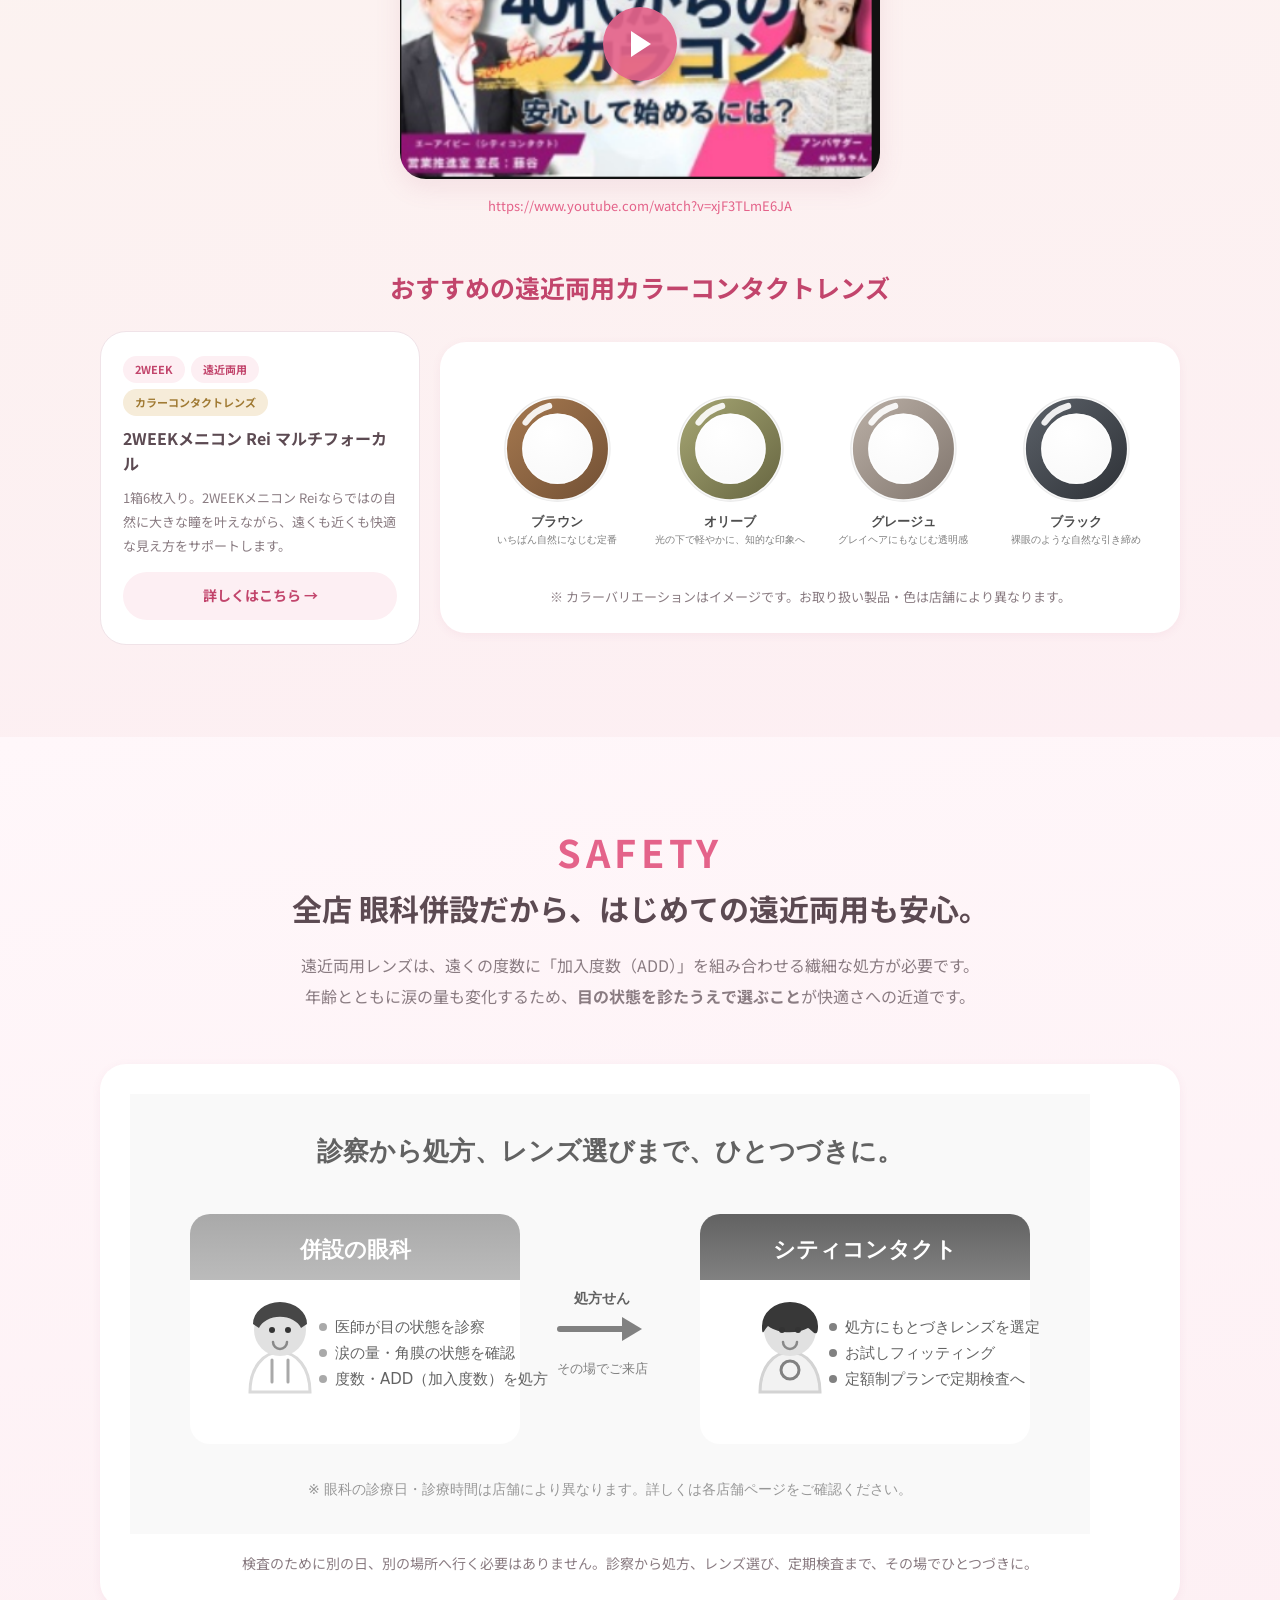
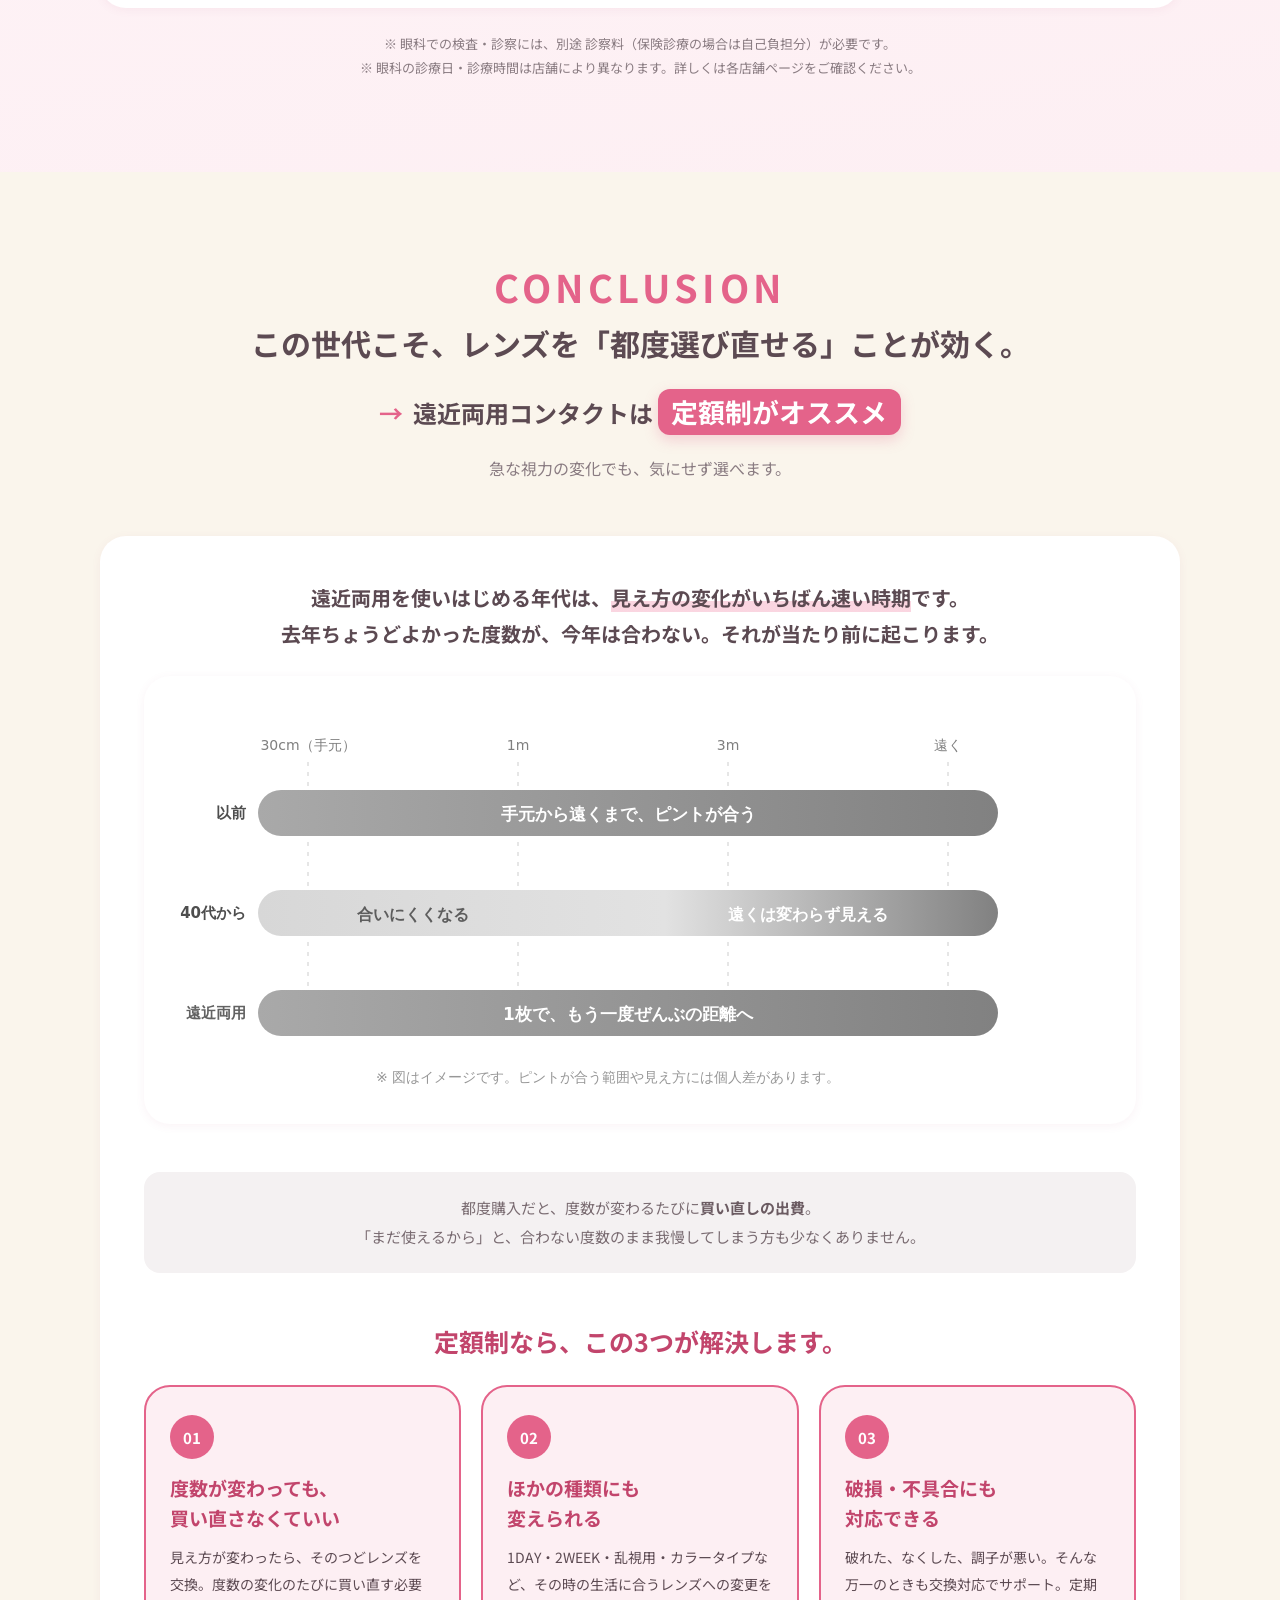
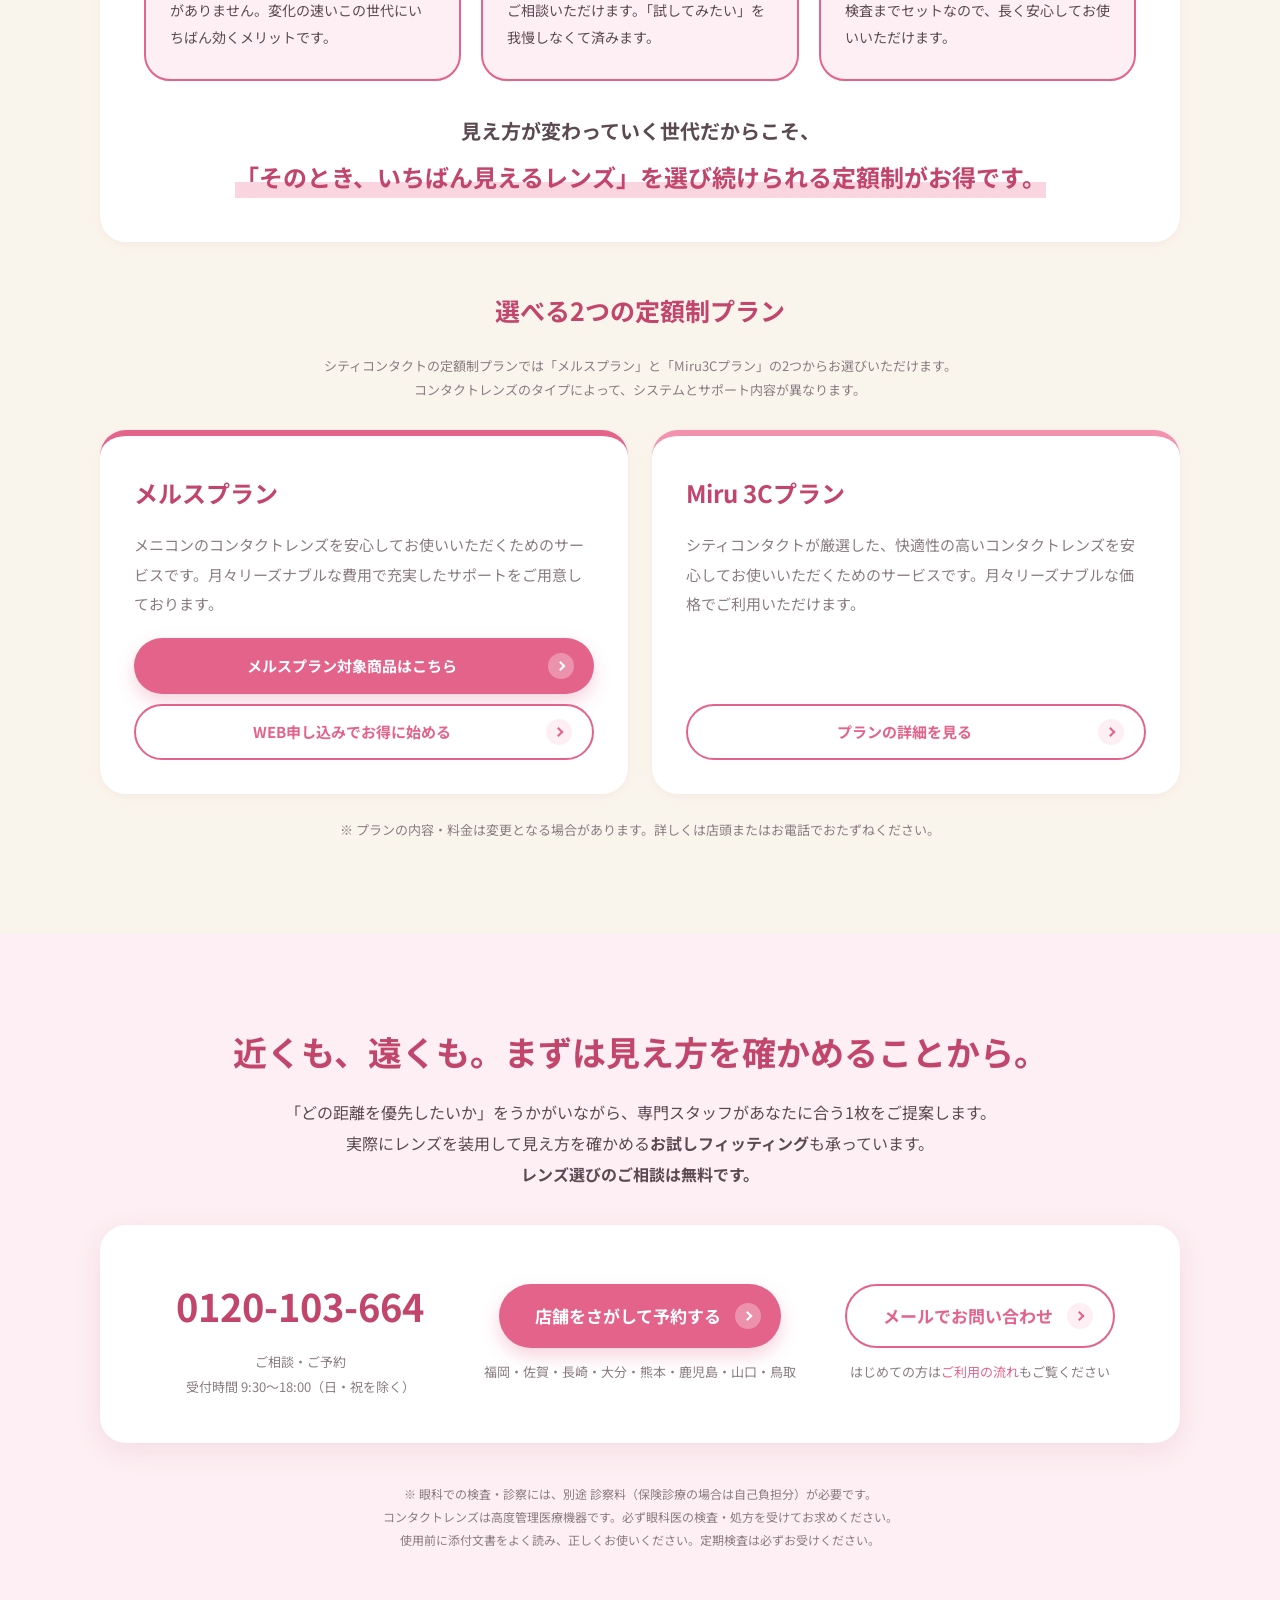
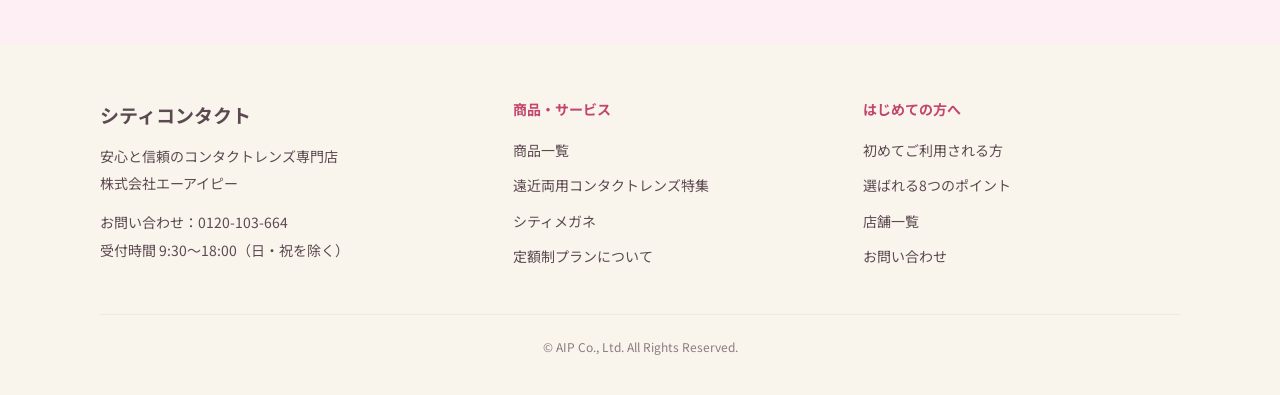
==== commit 979b69db: "YouTubeサムネイル2点を反映し、商品カードの画像枠を削除 - assets/img/yt-enkin.jpg / yt-color.png を追加し、各動画ブロックに掲載   （サムネイルの上に" ====
--- a/index.html
+++ b/index.html
@@ -191,13 +191,9 @@
       <div class="p-movie-block u-mt-l">
         <h3 class="c-subheading">動画でわかる、遠近両用コンタクトレンズ</h3>
         <a class="p-movie" href="https://www.youtube.com/watch?v=FSkR13WBImw&t=243s" target="_blank" rel="noopener">
-          <!-- ▼ サムネイル画像をご支給いただき次第、下記 img の src を差し替えてください
-               例）<img src="assets/img/yt-enkin.jpg" alt="動画サムネイル">  -->
-          <span class="p-movie__ph">
-            <span class="p-movie__play" aria-hidden="true"></span>
-            <span class="p-movie__ph-title">おとな世代にこそおすすめ！<br>遠近両用コンタクトレンズ</span>
-            <span class="p-movie__ph-sub">ちょっと見えにくいかも…が始め時！</span>
-          </span>
+          <img src="assets/img/yt-enkin.jpg" width="1280" height="720"
+               alt="動画サムネイル：おとな世代にこそおすすめ！遠近両用コンタクトレンズ　ちょっと見えにくいかも…が始め時！">
+          <span class="p-movie__play" aria-hidden="true"></span>
         </a>
         <p class="p-movie__url">
           <a href="https://www.youtube.com/watch?v=FSkR13WBImw&t=243s" target="_blank" rel="noopener">
@@ -210,7 +206,6 @@
       <h3 class="c-subheading u-mt-l">おすすめの遠近両用コンタクトレンズ</h3>
       <div class="p-products">
         <article class="p-product">
-          <div class="p-product__img"><span class="p-product__img-ph">商品画像</span></div>
           <p class="p-product__tags"><span class="p-tag">1DAY</span><span class="p-tag">遠近両用</span></p>
           <h4 class="p-product__name">1DAYメニコン プレミオ マルチフォーカル</h4>
           <p class="p-product__desc">1箱30枚入り。近くを見る時、中間距離を見る時、遠くを見る時の度数をレンズ1枚の中に設計。それぞれの度数を緩やかに変化させることで、自然で快適な見え方を実現させました。</p>
@@ -218,7 +213,6 @@
         </article>
 
         <article class="p-product">
-          <div class="p-product__img"><span class="p-product__img-ph">商品画像</span></div>
           <p class="p-product__tags"><span class="p-tag">1DAY</span><span class="p-tag">遠近両用</span></p>
           <h4 class="p-product__name">1DAYメニコン マルチフォーカル</h4>
           <p class="p-product__desc">1箱30枚入り、メルスプラン専用商品。遠くも近くも自然な見え方で1日中うるおいをしっかりキープします。汚れにくい素材を使用しているので清潔で安心です。</p>
@@ -226,7 +220,6 @@
         </article>
 
         <article class="p-product">
-          <div class="p-product__img"><span class="p-product__img-ph">商品画像</span></div>
           <p class="p-product__tags"><span class="p-tag">2WEEK</span><span class="p-tag">遠近両用</span></p>
           <h4 class="p-product__name">2WEEKメニコン プレミオ遠近両用</h4>
           <p class="p-product__desc">1箱6枚入り。近距離から遠距離までバランスよく見えるデザインと、近距離の見え方を重視したデザインの組合せで、あなたの生活シーンに合った見え方をサポートします。</p>
@@ -234,7 +227,6 @@
         </article>
 
         <article class="p-product">
-          <div class="p-product__img"><span class="p-product__img-ph">商品画像</span></div>
           <p class="p-product__tags"><span class="p-tag">2WEEK</span><span class="p-tag">乱視用</span><span class="p-tag">遠近両用</span></p>
           <h4 class="p-product__name">2WEEKメニコン プレミオ遠近両用トーリック</h4>
           <p class="p-product__desc">1箱6枚入り、日本初の遠近両用乱視用コンタクトレンズ。乱視と老視が矯正できるシリコーンハイドロゲル素材を使用しています。レンズ周辺の上下を薄くしたダブルスラブオフデザインが回転を防止し、快適な見え方を実現しました。</p>
@@ -268,16 +260,12 @@
       </div>
 
       <!-- 動画 -->
-      <div class="p-movie-block u-mt-l">
+      <div class="p-movie-block p-movie-block--sm u-mt-l">
         <h3 class="c-subheading">動画でわかる、遠近両用カラコン</h3>
         <a class="p-movie" href="https://www.youtube.com/watch?v=xjF3TLmE6JA" target="_blank" rel="noopener">
-          <!-- ▼ サムネイル画像をご支給いただき次第、下記 img の src を差し替えてください
-               例）<img src="assets/img/yt-color.jpg" alt="動画サムネイル">  -->
-          <span class="p-movie__ph">
-            <span class="p-movie__play" aria-hidden="true"></span>
-            <span class="p-movie__ph-title">おとな世代にこそおすすめ！<br>遠近両用カラーコンタクトレンズ</span>
-            <span class="p-movie__ph-sub">見え方も、印象も、あきらめない。</span>
-          </span>
+          <img src="assets/img/yt-color.png" width="411" height="230"
+               alt="動画サムネイル：老眼でも大丈夫！40代からのカラコン　安心して始めるには？">
+          <span class="p-movie__play" aria-hidden="true"></span>
         </a>
         <p class="p-movie__url">
           <a href="https://www.youtube.com/watch?v=xjF3TLmE6JA" target="_blank" rel="noopener">
@@ -290,7 +278,6 @@
       <h3 class="c-subheading u-mt-l">おすすめの遠近両用カラーコンタクトレンズ</h3>
       <div class="p-products p-products--single">
         <article class="p-product">
-          <div class="p-product__img"><span class="p-product__img-ph">商品画像</span></div>
           <p class="p-product__tags"><span class="p-tag">2WEEK</span><span class="p-tag">遠近両用</span><span class="p-tag p-tag--color">カラーコンタクトレンズ</span></p>
           <h4 class="p-product__name">2WEEKメニコン Rei マルチフォーカル</h4>
           <p class="p-product__desc">1箱6枚入り。2WEEKメニコン Reiならではの自然に大きな瞳を叶えながら、遠くも近くも快適な見え方をサポートします。</p>
--- a/assets/css/style.css
+++ b/assets/css/style.css
@@ -533,6 +533,7 @@
 
 /* ---------- 動画ブロック ---------- */
 .p-movie-block { max-width: 760px; margin-inline: auto; }
+.p-movie-block--sm { max-width: 480px; }   /* サムネの解像度に合わせて枠を小さく */
 .p-movie {
   display: block; position: relative; width: 100%; aspect-ratio: 16 / 9;
   border-radius: var(--radius-lg); overflow: hidden; box-shadow: var(--shadow);
@@ -549,6 +550,13 @@
   display: block; width: 74px; height: 74px; margin: 0 auto 10px; border-radius: 50%;
   background: var(--c-primary); position: relative; box-shadow: 0 8px 18px rgba(228, 99, 138, .3);
 }
+/* サムネイル画像の上に重ねる再生ボタン */
+.p-movie > .p-movie__play {
+  position: absolute; left: 50%; top: 50%; translate: -50% -50%; margin: 0;
+  background: rgba(228, 99, 138, .92);
+  transition: transform .25s ease, background-color .25s ease;
+}
+.p-movie:hover > .p-movie__play { background: var(--c-primary-dark); transform: scale(1.06); }
 .p-movie__play::after {
   content: ""; position: absolute; left: 52%; top: 50%; translate: -50% -50%;
   border-left: 20px solid #fff; border-top: 13px solid transparent; border-bottom: 13px solid transparent;
@@ -562,7 +570,7 @@
 .p-products--single { grid-template-columns: minmax(min(280px, 100%), 320px) 1fr; align-items: center; }
 .p-product {
   background: #fff; border: 1px solid var(--c-line); border-radius: var(--radius-lg);
-  padding: 20px; display: flex; flex-direction: column;
+  padding: 24px 22px; display: flex; flex-direction: column;
 }
 .p-product__img {
   aspect-ratio: 4 / 3; border-radius: var(--radius); background: var(--c-primary-pale);
